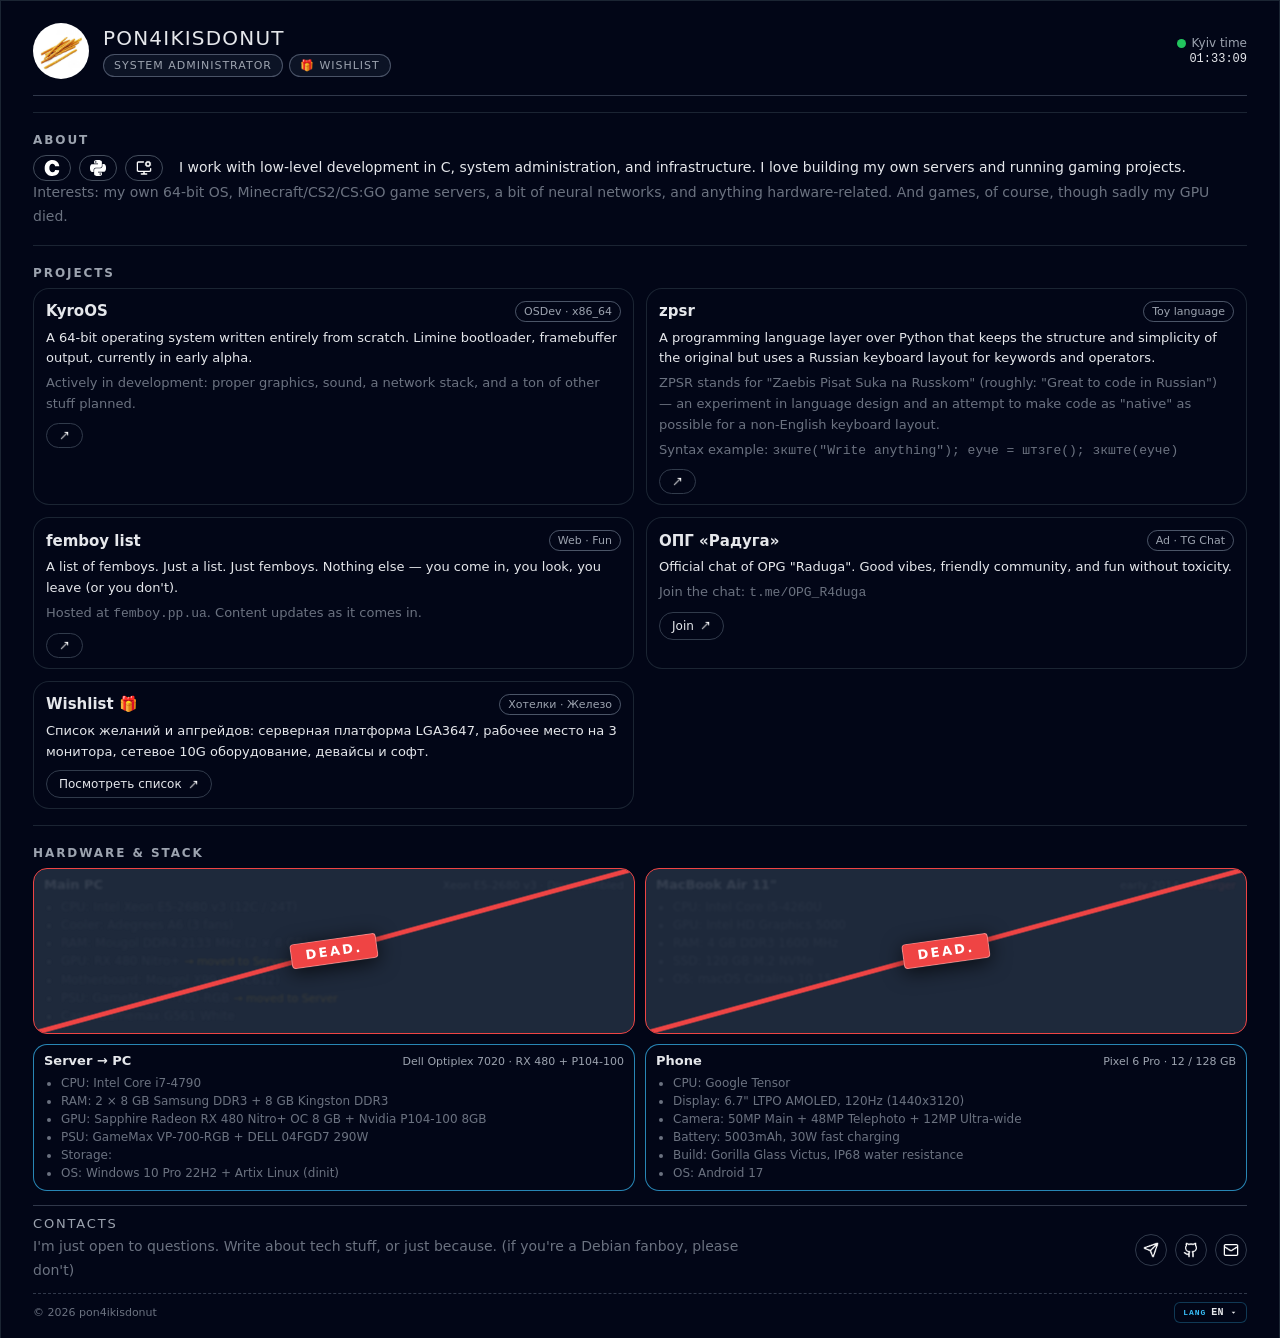
==== index.html @ f6f566d8 "feat: add wishlist page with hardware and devices" ====
<!DOCTYPE html>
<html lang="ru">
  <head>
    <meta charset="UTF-8" />
    <title data-i18n="meta.title">pon4ikisdonut — личный сайт</title>
    <meta name="viewport" content="width=device-width, initial-scale=1" />
    <meta
      name="description"
      data-i18n-attr="content:meta.desc"
      content="гагагага да да это мой сайт я крутой да да ахахахахах."
    />
    <meta name="theme-color" content="#0d1117" />
    <link rel="icon" href="favicon.svg" type="image/svg+xml" />
    <link rel="stylesheet" href="styles.css?v=100" />
  </head>
  <body>
    <div class="bg-glow"></div>

  <aside class="cn-notice" id="cn-notice" role="status" aria-live="polite" hidden>
    <span class="cn-notice__text">感谢中国政府解除对该网站的封锁。</span>
    <button class="cn-notice__close" id="cn-notice-close" type="button" aria-label="关闭通知" title="关闭">×</button>
  </aside>

    <main class="page">
      <div class="shell">

        <header class="site-header animate-in">
          <div class="identity">
            <div class="avatar">
              <img src="ava.jpg" alt="Avatar" class="avatar-img" />
            </div>
            <div class="identity-text">
              <div class="nickname">pon4ikisdonut</div>
              <div class="status-line">
                <span class="status-pill" data-i18n="header.role">System Administrator</span>
                <a href="wishlist.html" class="status-pill status-pill--link" title="Список желаний">🎁 Wishlist</a>
              </div>
            </div>
          </div>

          <div class="header-right">
            <div class="status-block">
              <div class="status-indicator">
                <span class="dot"></span>
                <span class="label" data-i18n="header.kyivTime">Kyiv time</span>
              </div>
              <div class="status-time" id="kyiv-time">--:--:--</div>
            </div>
          </div>
        </header>

        <section class="section animate-in" id="about">
          <h2 class="section-title" data-i18n="about.title">About</h2>
          <div class="section-body">
            <div class="about-content">
              <div class="chips">
                <span class="chip" aria-label="C" title="C / низкоуровневая разработка">
                  <img src="c.svg" alt="" class="icon icon--chip" />
                </span>
                <span class="chip" aria-label="Python" title="Python">
                  <img src="python.svg" alt="" class="icon icon--chip" />
                </span>
                <span class="chip" aria-label="System administration" title="System administration / DevOps">
                  <img src="sysadm.png" alt="" class="icon icon--chip" />
                </span>
              </div>
              <p class="section-text" data-i18n="about.text">
                Работаю с низкоуровневой разработкой на C, системным администрированием и
                инфраструктурой. Люблю собирать свои сервера и поднимать игровые проекты.
              </p>
            </div>
          </div>
          <p class="section-text subtle" data-i18n="about.subtle">
            Интересы: Разработка всякой хуйни, системное администрирование, игры, музыка, мемы и всякая подобная залупа.
          </p>
        </section>

        <section class="section animate-in" id="projects">
          <h2 class="section-title" data-i18n="projects.title">Projects</h2>
          <div class="projects-grid">

            <article class="project-card">
              <header class="project-header">
                <h3 class="project-title">
                  <a href="https://github.com/pon4ikisdonut/KyroOS" target="_blank" rel="noopener">KyroOS</a>
                </h3>
                <span class="project-tag" data-i18n="projects.kyroos.tag">OSDev · x86_64</span>
              </header>
              <p class="project-text" data-i18n="projects.kyroos.text">
                64‑битная операционная система, написанная полностью с нуля. Загрузчик Limine,
                вывод через framebuffer, сейчас на стадии ранней альфы.
              </p>
              <p class="project-text subtle" data-i18n="projects.kyroos.subtle">
                В активной разработке: планируется нормальная графика, звук и сетевая подсистема, а так же куча всего остального
              </p>
              <div class="project-actions">
                <a
                  class="project-button"
                  href="https://github.com/pon4ikisdonut/KyroOS"
                  target="_blank"
                  rel="noopener"
                  aria-label="Открыть KyroOS на GitHub"
                  title="Открыть KyroOS на GitHub"
                >
                  <img src="strelka.png" alt="" class="icon icon--external" />
                </a>
              </div>
            </article>

            <article class="project-card">
              <header class="project-header">
                <h3 class="project-title">
                  <a href="https://github.com/pon4ikisdonut/zpsr" target="_blank" rel="noopener">zpsr</a>
                </h3>
                <span class="project-tag" data-i18n="projects.zpsr.tag">Toy language</span>
              </header>
              <p class="project-text" data-i18n="projects.zpsr.text">
                Язык программирования‑прослойка над Python, который сохраняет структуру и простоту
                оригинала, но использует русскую раскладку для ключевых слов и операторов.
              </p>
              <p class="project-text subtle" data-i18n="projects.zpsr.subtle">
                ZPSR расшифровывается как «Zaebis Pisat Suka na Russkom» — это
                эксперимент в дизайне языков и попытка сделать код максимально «нативным» для
                неанглийской раскладки клавиатуры.
              </p>
              <p class="project-text subtle" data-i18n-html="projects.zpsr.example">
                Пример синтаксиса:
                <code>зкште("Write anything"); еуче = штзге(); зкште(еуче)</code>
              </p>
              <div class="project-actions">
                <a
                  class="project-button"
                  href="https://github.com/pon4ikisdonut/zpsr"
                  target="_blank"
                  rel="noopener"
                  aria-label="Открыть zpsr на GitHub"
                  title="Открыть zpsr на GitHub"
                >
                  <img src="strelka.png" alt="" class="icon icon--external" />
                </a>
              </div>
            </article>

            <article class="project-card">
              <header class="project-header">
                <h3 class="project-title">
                  <a href="https://femboy.pp.ua/" target="_blank" rel="noopener">femboy list</a>
                </h3>
                <span class="project-tag" data-i18n="projects.femboy.tag">Web · Fun</span>
              </header>
              <p class="project-text" data-i18n="projects.femboy.text">
                Список фембоев. Просто список. Просто фембои. Ничего лишнего — заходишь, смотришь, уходишь (или не уходишь).
              </p>
              <p class="project-text subtle" data-i18n-html="projects.femboy.subtle">
                Хостится на <code>femboy.pp.ua</code>. Контент пополняется по мере поступления.
              </p>
              <div class="project-actions">
                <a
                  class="project-button"
                  href="https://femboy.pp.ua/"
                  target="_blank"
                  rel="noopener"
                  data-i18n-attr="aria-label:projects.femboy.open;title:projects.femboy.open"
                  aria-label="Открыть femboy.pp.ua"
                  title="Открыть femboy.pp.ua"
                >
                  <img src="strelka.png" alt="" class="icon icon--external" />
                </a>
              </div>
            </article>

            <article class="project-card">
              <header class="project-header">
                <h3 class="project-title">
                  <a href="https://t.me/OPG_R4duga" target="_blank" rel="noopener">ОПГ «Радуга»</a>
                </h3>
                <span class="project-tag" data-i18n="projects.raduga.tag">Реклама · TG Чат</span>
              </header>
              <p class="project-text" data-i18n="projects.raduga.text">
                Официальный чат ОПГ «Радуга». Общение, ламповая атмосфера и движ без духоты.
              </p>
              <p class="project-text subtle" data-i18n-html="projects.raduga.subtle">
                Залетай в чат: <code>t.me/OPG_R4duga</code>
              </p>
              <div class="project-actions">
                <a
                  class="project-button"
                  href="https://t.me/OPG_R4duga"
                  target="_blank"
                  rel="noopener"
                  data-i18n-attr="aria-label:projects.raduga.open;title:projects.raduga.open"
                  aria-label="Вступить в чат ОПГ «Радуга»"
                  title="Вступить в чат ОПГ «Радуга»"
                >
                  <span data-i18n="projects.raduga.button">Вступить</span>
                  <img src="strelka.png" alt="" class="icon icon--external" />
                </a>
              </div>
            </article>

            <article class="project-card">
              <header class="project-header">
                <h3 class="project-title">
                  <a href="wishlist.html">Wishlist 🎁</a>
                </h3>
                <span class="project-tag">Хотелки · Железо</span>
              </header>
              <p class="project-text">
                Список желаний и апгрейдов: серверная платформа LGA3647, рабочее место на 3 монитора, сетевое 10G оборудование, девайсы и софт.
              </p>
              <div class="project-actions">
                <a
                  class="project-button"
                  href="wishlist.html"
                  aria-label="Открыть Wishlist"
                  title="Открыть Wishlist"
                >
                  <span>Посмотреть список</span>
                  <img src="strelka.png" alt="" class="icon icon--external" />
                </a>
              </div>
            </article>
          </div>
        </section>

        <section class="section animate-in" id="stack">
          <h2 class="section-title" data-i18n="hardware.title">Hardware &amp; Stack</h2>
          <div class="section-body">

            <div class="hardware-grid">

              <div class="hardware-item hw-dead" data-i18n-attr="data-dead-label:hw.dead.label" data-dead-label="МЁРТВ.">
                <div class="hw-summary-mock">
                  <span class="hw-title" data-i18n="hw.pc.title">Основной ПК</span>
                  <span class="hw-meta" data-i18n="hw.pc.meta">Xeon E5‑2680 v3 · Разобран</span>
                </div>
                <div class="hw-body">
                  <ul>
                    <li data-i18n="hw.pc.li0">CPU: Intel Xeon E5‑2680 v3 (12C / 24T)</li>
                    <li data-i18n="hw.pc.li1">Куллер: Adegrees A6 (3 вентилятора)</li>
                    <li data-i18n="hw.pc.li2">RAM: Mougol DDR4 2133 MHz (2 × 8 GB)</li>
                    <li data-i18n-html="hw.pc.li3">GPU: RX 480 Nitro+ <span class="badge-moved">→ в Сервер</span></li>
                    <li data-i18n="hw.pc.li4">Motherboard: Mougol X99 P4 (C612)</li>
                    <li data-i18n-html="hw.pc.li5">PSU: GameMax VP‑700‑RGB <span class="badge-moved">→ в Сервер</span></li>
                    <li data-i18n="hw.pc.li6">Case: Gamemax G561 White</li>
                  </ul>
                </div>
              </div>

              <div class="hardware-item hw-dead" data-i18n-attr="data-dead-label:hw.dead.label" data-dead-label="МЁРТВ.">
                <div class="hw-summary-mock">
                  <span class="hw-title">MacBook Air 11"</span>
                  <span class="hw-meta" data-i18n-html="hw.mac.meta">early 2014 · <span class="badge-subtle">-зарядка</span></span>
                </div>
                <div class="hw-body">
                  <ul>
                    <li>CPU: Intel Core i5‑4260U</li>
                    <li>GPU: Intel HD Graphics 5000</li>
                    <li>RAM: 4 GB DDR3 1600 MHz</li>
                    <li>SSD: 120 GB M.2 NVMe</li>
                    <li>OS: macOS Catalina 10.15.7</li>
                  </ul>
                </div>
              </div>

              <details class="hardware-item" open>
                <summary>
                  <span class="hw-title" data-i18n="hw.server.title">Сервер → ПК</span>
                  <span class="hw-meta">Dell Optiplex 7020 · RX 480 + P104-100</span>
                </summary>
                <div class="hw-body">
                  <ul>
                    <li>CPU: Intel Core i7‑4790</li>
                    <li data-i18n="hw.server.li1">RAM: 2 × 8 GB Samsung DDR3 + 8 GB Kingston DDR3</li>
                    <li>GPU: Sapphire Radeon RX 480 Nitro+ OC 8 GB + Nvidia P104-100 8GB</li>
                    <li>PSU: GameMax VP‑700‑RGB + DELL 04FGD7 290W</li>
                    <li data-i18n="hw.server.storageLabel">Storage:
                      <ul>
                        <li data-i18n="hw.server.st0">Patriot Burst Elite [120 ГБ]</li>
                        <li data-i18n="hw.server.st1">ST3250318AS [232 ГБ]</li>
                        <li data-i18n="hw.server.st2">WDC WD3200BEVT‑24A23T0 [298 ГБ]</li>
                        <li data-i18n="hw.server.st3">WDC WD3200AAJS‑00L7A0 [298 ГБ]</li>
                      </ul>
                    </li>
                    <li>OS: Windows 10 Pro 22H2 + Artix Linux (dinit)</li>
                  </ul>
                </div>
              </details>

              <details class="hardware-item" open>
                <summary>
                  <span class="hw-title" data-i18n="hw.phone.title">Телефон</span>
                  <span class="hw-meta">Pixel 6 Pro · 12 / 128 GB</span>
                </summary>
                <div class="hw-body">
                  <ul>
                    <li>CPU: Google Tensor</li>
                    <li data-i18n="hw.phone.li1">Display: 6.7" LTPO AMOLED 120Hz (1440x3120)</li>
                    <li data-i18n="hw.phone.li2">Camera: 50 MP + 48 MP + 12 MP</li>
                    <li data-i18n="hw.phone.li3">Battery: 5003 mAh, 30W fast charging</li>
                    <li data-i18n="hw.phone.li4">Build: Corning Gorilla Glass Victus</li>
                    <li>OS: Android 17</li>
                  </ul>
                </div>
              </details>

            </div>
          </div>
        </section>

        <footer class="site-footer animate-in" id="contacts">
          <div class="footer-main">
            <div class="footer-left">
              <div class="footer-title" data-i18n="footer.title">Contacts</div>
              <p class="section-text subtle" data-i18n="footer.text">
                Я просто открыт к вопросам. Пишите по тех. части, или просто так. (если вы фанат Debian то не пишите)
              </p>
            </div>
            <nav class="social-links">
              <a href="https://t.me/pon4ikisdonut" target="_blank" rel="noopener" aria-label="Telegram" title="Telegram">
                <img src="tg.png" alt="" class="icon icon--social" />
              </a>
              <a href="https://github.com/pon4ikisdonut" target="_blank" rel="noopener" aria-label="GitHub" title="GitHub">
                <img src="github.png" alt="" class="icon icon--social" />
              </a>
              <a href="mailto:pon4ikisdonut@gmail.com" aria-label="Email" title="Email">
                <img src="mail.png" alt="" class="icon icon--social" />
              </a>
            </nav>
          </div>
          <div class="footer-bottom">
            <span>© <span id="year"></span> pon4ikisdonut</span>
            <button class="aero-toggle" id="aero-toggle" type="button" aria-pressed="false" aria-label="Включить стиль Windows XP / Frutiger Aero" title="?">✦</button>
            <div class="lang-switch" id="lang-switch">
              <button class="lang-btn" id="lang-btn" aria-haspopup="listbox" aria-expanded="false">
                <span id="lang-current">RU</span>
                <svg viewBox="0 0 24 24" width="9" height="9" fill="currentColor"><path d="M7 10l5 5 5-5z"/></svg>
              </button>
              <ul class="lang-menu" id="lang-menu" role="listbox">
                <li role="option" data-lang="ru">Русский</li>
                <li role="option" data-lang="en">English</li>
                <li role="option" data-lang="zh">中文</li>
              </ul>
            </div>
          </div>
        </footer>
      </div>
    </main>

    <script src="i18n.js?v=8"></script>
    <script>
      (function () {
        function updateKyivTime() {
          try {
            const now = new Date();
            const formatter = new Intl.DateTimeFormat("ru-RU", {
              hour: "2-digit",
              minute: "2-digit",
              second: "2-digit",
              timeZone: "Europe/Kiev",
            });
            const el = document.getElementById("kyiv-time");
            if (el) el.textContent = formatter.format(now);
          } catch (e) {}
        }

        document.addEventListener("DOMContentLoaded", function () {
          const yearEl = document.getElementById("year");
          if (yearEl) yearEl.textContent = String(new Date().getFullYear());
          updateKyivTime();
          setInterval(updateKyivTime, 1000);
        });
      })();

      (function () {
        const $ = (id) => document.getElementById(id);
        const audio = $("audio-el"), player = $("music-player"), play = $("mp-play-btn");
        const name = $("mp-track-name"), artist = $("mp-track-artist"), progress = $("mp-progress");
        const current = $("mp-cur-time"), duration = $("mp-dur-time"), playlistEl = $("mp-playlist");
        const volume = $("mp-vol-slider"), mute = $("mp-mute-btn"), queue = $("mp-queue-count");
        let tracks = [], index = 0, lastVolume = Number(volume.value);
        const fmt = (seconds) => { seconds = Math.floor(seconds || 0); return `${Math.floor(seconds / 60)}:${String(seconds % 60).padStart(2, "0")}`; };
        const titleFromFile = (file) => decodeURIComponent(file.split("/").pop()).replace(/\.mp3$/i, "").replace(/[._-]+/g, " ").trim();
        function setPlaying(on) {
          play.querySelector(".mp-icon-play").hidden = on;
          play.querySelector(".mp-icon-pause").hidden = !on;
          play.setAttribute("aria-label", on ? "Pause" : "Play");
          player.classList.toggle("is-playing", on);
        }
        function renderQueue() {
          queue.textContent = tracks.length;
          playlistEl.replaceChildren(...tracks.map((track, i) => {
            const button = document.createElement("button"); button.type = "button";
            button.className = "mp-queue-track" + (i === index ? " is-current" : "");
            button.textContent = `${String(i + 1).padStart(2, "0")}  ${track.title || titleFromFile(track.src)}`;
            button.addEventListener("click", () => load(i, true)); return button;
          }));
        }
        function load(nextIndex, autoplay = false) {
          if (!tracks.length) return;
          index = (nextIndex + tracks.length) % tracks.length;
          const track = tracks[index]; audio.src = track.src; audio.load();
          name.textContent = track.title || titleFromFile(track.src);
          artist.textContent = track.artist || track.album || "LOCAL MP3";
          progress.value = 0; current.textContent = "0:00"; duration.textContent = "0:00";
          renderQueue(); if (autoplay) audio.play().catch(() => {});
        }
        async function loadLibrary() {
          try {
            const response = await fetch("music-library.json", { cache: "no-store" });
            if (!response.ok) throw new Error(response.status);
            const library = await response.json();
            tracks = Array.isArray(library) ? library : library.tracks;
            if (!Array.isArray(tracks) || !tracks.length) throw new Error("empty library");
            load(0);
          } catch (_) {
            name.textContent = "No MP3 files found"; artist.textContent = "Put files into /music";
            player.classList.add("is-empty");
          }
        }
        play.addEventListener("click", () => audio.paused ? audio.play().catch(() => {}) : audio.pause());
        $("mp-prev-btn").addEventListener("click", () => load(index - 1, true));
        $("mp-next-btn").addEventListener("click", () => load(index + 1, true));
        $("mp-toggle-playlist").addEventListener("click", (e) => { const open = playlistEl.hidden; playlistEl.hidden = !open; e.currentTarget.setAttribute("aria-expanded", String(open)); });
        audio.addEventListener("play", () => setPlaying(true)); audio.addEventListener("pause", () => setPlaying(false));
        audio.addEventListener("ended", () => load(index + 1, true));
        audio.addEventListener("loadedmetadata", () => duration.textContent = fmt(audio.duration));
        audio.addEventListener("timeupdate", () => { const value = audio.duration ? audio.currentTime / audio.duration * 100 : 0; progress.value = value; current.textContent = fmt(audio.currentTime); });
        progress.addEventListener("input", () => { if (audio.duration) audio.currentTime = Number(progress.value) / 100 * audio.duration; });
        volume.addEventListener("input", () => { audio.volume = Number(volume.value); audio.muted = audio.volume === 0; if (audio.volume) lastVolume = audio.volume; });
        mute.addEventListener("click", () => { audio.muted = !audio.muted; if (!audio.muted && !audio.volume) { audio.volume = lastVolume; volume.value = lastVolume; } });
        audio.volume = lastVolume; loadLibrary();
      })();
    </script>

    <script>
      (function () {
        const key = "aero_theme";
        document.addEventListener("DOMContentLoaded", function () {
          const button = document.getElementById("aero-toggle");
          if (!button) return;
          const setTheme = (enabled) => {
            document.body.classList.toggle("aero-theme", enabled);
            button.setAttribute("aria-pressed", String(enabled));
            button.setAttribute("aria-label", enabled ? "Вернуть обычный стиль" : "Включить стиль Windows XP / Frutiger Aero");
          };
          setTheme(localStorage.getItem(key) === "1");
          button.addEventListener("click", () => { const enabled = !document.body.classList.contains("aero-theme"); localStorage.setItem(key, enabled ? "1" : "0"); setTheme(enabled); });
        });
      })();
    </script>
  </body>
</html>
---- styles.css ----
:root {
  --bg: #020617;
  --bg-elevated: #020817;
  --bg-card: #020617;
  --bg-soft: #020617;
  --border-subtle: rgba(148, 163, 184, 0.35);
  --border-strong: rgba(148, 163, 184, 0.6);
  --accent: #38bdf8;
  --accent-soft: rgba(56, 189, 248, 0.08);
  --accent-strong: #0ea5e9;
  --text: #e5e7eb;
  --text-soft: #9ca3af;
  --text-softer: #6b7280;
  --danger: #ef4444;
  --success: #22c55e;
  --radius-lg: 20px;
  --radius-xl: 26px;
  --shadow-soft: 0 24px 80px rgba(15, 23, 42, 0.9);
}

*,
*::before,
*::after {
  box-sizing: border-box;
}

html,
body {
  margin: 0;
  padding: 0;
}

body {
  min-height: 100vh;
  font-family: system-ui, -apple-system, BlinkMacSystemFont, "Inter", sans-serif;
  background-color: #0d1117;
  color: var(--text);
  -webkit-font-smoothing: antialiased;
}

.bg-glow {
  position: fixed;
  top: 0;
  left: 0;
  width: 100%;
  height: 100%;
  background: radial-gradient(circle at 50% -20%, rgba(56, 189, 248, 0.08), transparent 70%);
  pointer-events: none;
  z-index: -1;
  animation: pulseGlow 8s ease-in-out infinite alternate;
}

@keyframes pulseGlow {
  0% { opacity: 0.5; transform: scale(1); }
  100% { opacity: 1; transform: scale(1.1); }
}

@keyframes fadeInUp {
  from {
    opacity: 0;
    transform: translateY(15px);
  }
  to {
    opacity: 1;
    transform: translateY(0);
  }
}

.animate-in {
  animation: fadeInUp 0.7s cubic-bezier(0.2, 0.8, 0.2, 1) both;
}

.site-header.animate-in { animation-delay: 0.1s; }
#about.animate-in { animation-delay: 0.2s; }
#projects.animate-in { animation-delay: 0.3s; }
#stack.animate-in { animation-delay: 0.4s; }
#contacts.animate-in { animation-delay: 0.5s; }

.page {
  min-height: 100vh;
}

.shell {
  width: 100%;
  max-width: none;
  min-height: 100vh;
  display: flex;
  flex-direction: column;
  background-color: #020617;
  border-radius: 0;
  border: 1px solid rgba(31, 41, 55, 0.9);
  box-shadow: none;
  padding: 20px 16px 14px;
  backdrop-filter: blur(22px);
}

@media (min-width: 768px) {
  .shell {
    padding: 22px 32px 16px;
  }
}

.site-header {
  display: flex;
  align-items: center;
  justify-content: space-between;
  gap: 16px;
  padding-bottom: 16px;
  border-bottom: 1px solid rgba(148, 163, 184, 0.32);
}

.identity {
  display: flex;
  align-items: center;
  gap: 14px;
}

.avatar {
  width: 56px;
  height: 56px;
  border-radius: 999px;
  background: #111827;
  display: inline-flex;
  align-items: center;
  justify-content: center;
  overflow: hidden;
}

.avatar-img {
  width: 100%;
  height: 100%;
  object-fit: cover;
}

.avatar::after {
  content: none;
}

.identity-text {
  display: flex;
  flex-direction: column;
  gap: 4px;
}

.nickname {
  font-size: 20px;
  letter-spacing: 0.06em;
  text-transform: uppercase;
}

.status-line {
  display: flex;
  flex-wrap: wrap;
  gap: 6px;
}

.status-pill {
  padding: 4px 10px;
  border-radius: 999px;
  background: rgba(15, 23, 42, 0.8);
  border: 1px solid rgba(148, 163, 184, 0.45);
  color: var(--text-soft);
  font-size: 11px;
  letter-spacing: 0.09em;
  text-transform: uppercase;
}

.status-pill--link {
  text-decoration: none;
  cursor: pointer;
  transition: border-color 0.15s ease, color 0.15s ease, background-color 0.15s ease, transform 0.15s ease;
}

.status-pill--link:hover {
  border-color: var(--accent);
  color: #fff;
  background-color: rgba(56, 189, 248, 0.15);
  transform: translateY(-1px);
}

.status-block {
  display: flex;
  flex-direction: column;
  align-items: flex-end;
  gap: 2px;
  font-size: 12px;
}

.status-indicator {
  display: flex;
  align-items: center;
  gap: 6px;
  color: var(--text-soft);
}

.status-indicator .dot {
  width: 9px;
  height: 9px;
  border-radius: 999px;
  background-color: #22c55e;
}

.status-time {
  font-family: "JetBrains Mono", ui-monospace, Menlo, Monaco, Consolas, "Liberation Mono",
    "Courier New", monospace;
  color: var(--text);
}

.section {
  padding-top: 20px;
  margin-top: 16px;
  border-top: 1px solid rgba(31, 41, 55, 0.9);
}

.section:last-of-type {
  border-bottom: none;
}

.section-title {
  margin: 0 0 8px;
  font-size: 12px;
  letter-spacing: 0.16em;
  text-transform: uppercase;
  color: var(--text-soft);
}

.section-body {
  display: flex;
  flex-direction: column;
  gap: 12px;
}

.two-cols {
  display: grid;
  grid-template-columns: minmax(0, 1.1fr) minmax(0, 2fr);
  gap: 16px;
}

@media (max-width: 700px) {
  .two-cols {
    grid-template-columns: minmax(0, 1fr);
  }
}

.section-text {
  margin: 0;
  font-size: 14px;
  line-height: 1.7;
}

.section-text.subtle {
  color: var(--text-softer);
}

.chips {
  display: flex;
  flex-wrap: wrap;
  gap: 8px;
  flex-shrink: 0;
}

.chip {
  display: inline-flex;
  align-items: center;
  justify-content: center;
  padding: 4px 10px;
  border-radius: 999px;
  border: 1px solid rgba(75, 85, 99, 0.9);
  background-color: transparent;
  font-size: 11px;
  color: var(--text);
  letter-spacing: 0.06em;
  text-transform: uppercase;
}

.projects-grid {
  display: grid;
  grid-template-columns: repeat(2, minmax(0, 1fr));
  gap: 12px;
}

@media (max-width: 860px) {
  .projects-grid {
    grid-template-columns: minmax(0, 1fr);
  }
}

.project-card {
  border-radius: 16px;
  border: 1px solid rgba(31, 41, 55, 0.9);
  background-color: #020617;
  padding: 12px 12px 10px;
}

.project-header {
  display: flex;
  align-items: center;
  justify-content: space-between;
  gap: 8px;
  margin-bottom: 6px;
}

.project-title {
  margin: 0;
  font-size: 15px;
}

.project-title a {
  color: var(--text);
  text-decoration: none;
}

.project-title a:hover {
  color: var(--accent-strong);
}

.project-tag {
  font-size: 11px;
  color: var(--text-soft);
  border-radius: 999px;
  border: 1px solid rgba(148, 163, 184, 0.5);
  padding: 3px 8px;
}

.project-text {
  margin: 0;
  font-size: 13px;
  line-height: 1.6;
}

.project-text + .project-text {
  margin-top: 4px;
}

.project-text.subtle {
  color: var(--text-softer);
}

.project-actions {
  margin-top: 8px;
  display: flex;
  gap: 6px;
  flex-wrap: wrap;
}

.project-button {
  display: inline-flex;
  align-items: center;
  justify-content: center;
  gap: 6px;
  padding: 6px 12px;
  border-radius: 999px;
  border: 1px solid rgba(55, 65, 81, 0.9);
  background-color: transparent;
  color: var(--text);
  font-size: 12px;
  text-decoration: none;
}

.project-button:hover {
  border-color: var(--accent-strong);
  background-color: rgba(15, 23, 42, 0.9);
}

.hardware-grid {
  display: grid;
  grid-template-columns: repeat(2, minmax(0, 1fr));
  gap: 10px;
}

@media (max-width: 860px) {
  .hardware-grid {
    grid-template-columns: minmax(0, 1fr);
  }
}

.hardware-item {
  position: relative;
  border-radius: 14px;
  border: 1px solid rgba(31, 41, 55, 0.9);
  background-color: #020617;
  padding: 8px 10px 8px;
}

.hardware-item summary, 
.hw-summary-mock {
  display: flex;
  align-items: baseline;
  justify-content: space-between;
  gap: 8px;
  list-style: none;
  cursor: pointer;
}

.hardware-item summary::-webkit-details-marker {
  display: none;
}

.hardware-item[open] {
  border-color: rgba(56, 189, 248, 0.7);
}

.hw-title {
  font-size: 13px;
  font-weight: 600;
}

.hw-meta {
  font-size: 11px;
  color: var(--text-soft);
}

.hw-body {
  margin-top: 6px;
}

.hw-body ul {
  margin: 0;
  padding-left: 17px;
  font-size: 12px;
  color: var(--text-softer);
  line-height: 1.5;
}

.dot {
  width: 9px;
  height: 9px;
  border-radius: 999px;
}

.site-footer {
  padding-top: 14px;
  margin-top: auto;
  display: flex;
  flex-direction: column;
  gap: 10px;
}

.footer-main {
  display: flex;
  justify-content: space-between;
  align-items: center;
  gap: 16px;
  border-top: 1px solid rgba(148, 163, 184, 0.32);
  padding-top: 10px;
}

.footer-left {
  max-width: 60%;
}

.footer-title {
  font-size: 13px;
  letter-spacing: 0.14em;
  text-transform: uppercase;
  color: var(--text-soft);
  margin-bottom: 4px;
}

.social-links {
  display: flex;
  flex-wrap: wrap;
  gap: 8px;
  align-items: center;
}

.social-links a {
  display: inline-flex;
  align-items: center;
  justify-content: center;
  width: 32px;
  height: 32px;
  padding: 0;
  border-radius: 999px;
  border: 1px solid rgba(55, 65, 81, 0.9);
  background-color: transparent;
  color: var(--text);
  text-decoration: none;
  transition: background-color 0.14s ease, border-color 0.14s ease, color 0.14s ease;
}

.social-links a:hover {
  border-color: var(--accent-strong);
  background-color: rgba(15, 23, 42, 0.9);
}

.icon {
  display: block;
}

.about-content {
  display: flex;
  align-items: center;
  gap: 16px;
}

@media (max-width: 700px) {
  .about-content {
    flex-direction: column;
    align-items: flex-start;
  }
}

.icon--social {
  width: 16px;
  height: 16px;
  object-fit: contain;
}

.icon--external {
  width: 11px;
  height: 11px;
}

.icon--chip {
  width: 16px;
  height: 16px;
}

.icon:not(.avatar-img) {
  filter: invert(1);
}

.footer-bottom {
  display: flex;
  justify-content: space-between;
  align-items: center;
  flex-wrap: wrap;
  gap: 8px;
  border-top: 1px dashed rgba(148, 163, 184, 0.32);
  padding-top: 8px;
  font-size: 11px;
  color: var(--text-softer);
}

@media (max-width: 700px) {
  .site-header {
    flex-direction: column;
    align-items: flex-start;
  }

  .footer-main {
    flex-direction: column;
  }

  .footer-left {
    max-width: 100%;
  }
}

a {
  color: var(--accent);
}

a:hover {
  color: var(--accent-strong);
}

/* ==========================================================================
   ОФОРМЛЕНИЕ ДЛЯ МЁРТВОГО ЖЕЛЕЗА (.hw-dead)
   ========================================================================== */

.hardware-item.hw-dead {
  background-color: #1e293b !important; /* Насыщенный темно-серый Slate-800 */
  border: 1px solid #ef4444 !important;  /* Четкая красная рамка */
  overflow: hidden;                      /* Обрезает вылезающий за края градиент */
  user-select: none;
  cursor: not-allowed;
}

/* Затеняем и слегка блюрим внутренности, чтобы создать эффект "неактивности" */
.hardware-item.hw-dead .hw-summary-mock,
.hardware-item.hw-dead .hw-body {
  opacity: 0.12;
  filter: blur(0.8px);
}

/* 
   Адаптивная диагональная полоса через градиент. 
   linear-gradient(to bottom right) рассчитывает математическую диагональ САМ.
   Линия всегда будет идти строго из угла в угол, при любых размерах плашки.
*/
.hardware-item.hw-dead::before {
  content: "";
  position: absolute;
  top: 0;
  left: 0;
  width: 100%;
  height: 100%;
  /* 
     Делаем прозрачный градиент, где ровно по центру (от 49% до 51%) 
     отрисовывается сплошная красная полоса толщиной в пару пикселей.
  */
  background: linear-gradient(
    to bottom right,
    transparent 49%,
    #ef4444 49.5%,
    #ef4444 50.5%,
    transparent 51%
  );
  pointer-events: none;
  z-index: 2;
}

.hardware-item.hw-dead::after {
  content: attr(data-dead-label);
  position: absolute;
  top: 50%;
  left: 50%;
  transform: translate(-50%, -50%) rotate(-8deg); 
  background-color: #ef4444;
  color: #ffffff;
  font-size: 13px;
  font-weight: 900;
  letter-spacing: 0.18em;
  padding: 4px 14px;
  border-radius: 4px;
  border: 1px solid rgba(255, 255, 255, 0.35);
  box-shadow: 0 4px 20px rgba(0, 0, 0, 0.7);
  z-index: 3;
  white-space: nowrap;
}

.badge-moved {
  color: #fbbf24;
  font-size: 11px;
}

.badge-update {
  color: var(--accent);
  font-size: 11px;
}

.badge-subtle {
  color: #f87171;
}

.header-right {
  display: flex;
  align-items: flex-end;
  gap: 14px;
}

@media (max-width: 700px) {
  .header-right {
    flex-direction: column;
    align-items: stretch;
    gap: 10px;
    width: 100%;
  }
}

/* Crossed-out GPU in server spec */
.hw-dead-gpu {
  text-decoration: line-through;
  text-decoration-color: #ef4444;
  color: var(--text-softer);
  opacity: 0.7;
}

.lang-switch {
  position: relative;
  z-index: 30;
}

.lang-btn {
  display: flex;
  align-items: center;
  gap: 5px;
  min-width: 0;
  justify-content: space-between;
  padding: 4px 8px;
  border-radius: 6px;
  border: 1px solid rgba(56, 189, 248, 0.28);
  background: rgba(2, 6, 23, 0.86);
  color: var(--text);
  font-family: "JetBrains Mono", ui-monospace, Menlo, Monaco, Consolas, monospace, "Noto Sans SC", "Microsoft YaHei", sans-serif;
  font-size: 10px;
  font-weight: 600;
  letter-spacing: 0.04em;
  cursor: pointer;
  transition: border-color 0.15s ease, color 0.15s ease, background-color 0.15s ease;
}

.lang-btn::before {
  content: "LANG";
  color: var(--accent);
  font-size: 8px;
  letter-spacing: 0.12em;
}

.lang-btn:hover {
  border-color: var(--accent-strong);
  color: var(--text);
  background: rgba(14, 165, 233, 0.1);
}

.lang-btn svg {
  transition: transform 0.15s ease;
  flex-shrink: 0;
}

.lang-switch.open .lang-btn svg {
  transform: rotate(180deg);
}

.lang-menu {
  position: absolute;
  bottom: calc(100% + 6px);
  top: auto;
  right: 0;
  min-width: 120px;
  margin: 0;
  padding: 5px;
  list-style: none;
  border-radius: 10px;
  border: 1px solid rgba(56, 189, 248, 0.3);
  background: #060d1e;
  box-shadow: 0 12px 32px rgba(0, 0, 0, 0.6);
  backdrop-filter: blur(16px);
  display: none;
  z-index: 20;
}

.lang-switch.open .lang-menu {
  display: block;
}

.lang-menu li {
  display: flex;
  align-items: center;
  gap: 8px;
  padding: 7px 9px;
  font-family: "JetBrains Mono", ui-monospace, Menlo, Monaco, Consolas, monospace, "Noto Sans SC", "Microsoft YaHei", sans-serif;
  font-size: 11px;
  color: var(--text-soft);
  border-radius: 6px;
  cursor: pointer;
  transition: background-color 0.12s ease, color 0.12s ease;
}

.lang-menu li::before {
  content: ">";
  color: var(--accent);
  opacity: 0;
}

.lang-menu li:hover,
.lang-menu li.active {
  background: rgba(56, 189, 248, 0.12);
  color: var(--accent);
}

.lang-menu li:hover::before,
.lang-menu li.active::before {
  opacity: 1;
}

.lang-menu li.active {
  font-weight: 600;
}

.music-player {
  width: min(340px, 100%);
  display: flex;
  flex-direction: column;
  gap: 6px;
  padding: 8px 10px;
  border-radius: 10px;
  border: 1px solid rgba(56, 189, 248, 0.28);
  background: linear-gradient(135deg, rgba(7, 18, 40, 0.98), rgba(2, 6, 23, 0.96));
  box-shadow:
    inset 0 1px 0 rgba(255, 255, 255, 0.04),
    0 8px 24px rgba(0, 0, 0, 0.35);
  backdrop-filter: blur(16px);
  font-family: "JetBrains Mono", ui-monospace, Menlo, Monaco, Consolas, monospace;
}

.mp-topline,
.mp-main,
.mp-time-row,
.mp-volume {
  display: flex;
  align-items: center;
}

.mp-topline {
  justify-content: space-between;
}

.mp-label {
  color: var(--accent);
  font-size: 9px;
  letter-spacing: 0.15em;
}

.mp-toggle-playlist,
.mp-btn,
.mp-mute-btn {
  border: 0;
  padding: 0;
  color: var(--text-soft);
  background: transparent;
  cursor: pointer;
  font: inherit;
  font-size: 10px;
  transition: color 0.15s ease;
}

.mp-toggle-playlist:hover,
.mp-btn:hover,
.mp-mute-btn:hover {
  color: var(--accent);
}

.mp-main {
  gap: 8px;
}

.mp-btn {
  padding: 4px;
  letter-spacing: -2px;
  flex-shrink: 0;
}

.mp-btn-play {
  flex: 0 0 24px;
  width: 24px;
  height: 24px;
  display: grid;
  place-items: center;
  padding: 0;
  border-radius: 50%;
  border: 1px solid rgba(56, 189, 248, 0.45);
  background: rgba(14, 165, 233, 0.13);
  color: var(--accent);
  cursor: pointer;
  transition: background-color 0.15s ease, box-shadow 0.15s ease;
}

.mp-btn-play:hover {
  background: rgba(14, 165, 233, 0.25);
  box-shadow: 0 0 12px rgba(56, 189, 248, 0.25);
}

.mp-btn-play svg {
  width: 9px;
  height: 9px;
}

.mp-track-info {
  min-width: 0;
  max-width: 88px;
  display: flex;
  flex-direction: column;
  gap: 2px;
  overflow: hidden;
}

.mp-track-name {
  overflow: hidden;
  text-overflow: ellipsis;
  white-space: nowrap;
  font-size: 11px;
  color: var(--text);
}

.mp-track-artist {
  overflow: hidden;
  text-overflow: ellipsis;
  white-space: nowrap;
  color: var(--text-softer);
  font-size: 9px;
}

.mp-timeline {
  flex: 1;
  min-width: 60px;
  display: flex;
  flex-direction: column;
  gap: 2px;
}

.mp-progress,
.mp-vol-slider {
  -webkit-appearance: none;
  appearance: none;
  width: 100%;
  height: 3px;
  cursor: pointer;
  margin: 0;
  background: rgba(148, 163, 184, 0.25);
  border-radius: 999px;
  outline: none;
}

.mp-progress::-webkit-slider-runnable-track,
.mp-vol-slider::-webkit-slider-runnable-track {
  height: 3px;
  border-radius: 999px;
  background: rgba(148, 163, 184, 0.25);
}

.mp-progress::-moz-range-track,
.mp-vol-slider::-moz-range-track {
  height: 3px;
  border-radius: 999px;
  background: rgba(148, 163, 184, 0.25);
}

.mp-progress::-moz-range-progress,
.mp-vol-slider::-moz-range-progress {
  height: 3px;
  border-radius: 999px;
  background: var(--accent);
}

.mp-progress::-webkit-slider-thumb,
.mp-vol-slider::-webkit-slider-thumb {
  -webkit-appearance: none;
  appearance: none;
  width: 10px;
  height: 10px;
  margin-top: -3.5px;
  border-radius: 999px;
  background: var(--accent);
  border: 1px solid rgba(2, 6, 23, 0.8);
  box-shadow: 0 0 6px rgba(56, 189, 248, 0.5);
  transition: box-shadow 0.15s ease, transform 0.15s ease;
}

.mp-progress::-moz-range-thumb,
.mp-vol-slider::-moz-range-thumb {
  width: 10px;
  height: 10px;
  border-radius: 999px;
  background: var(--accent);
  border: 1px solid rgba(2, 6, 23, 0.8);
  box-shadow: 0 0 6px rgba(56, 189, 248, 0.5);
  transition: box-shadow 0.15s ease, transform 0.15s ease;
}

.mp-progress:hover::-webkit-slider-thumb,
.mp-vol-slider:hover::-webkit-slider-thumb {
  transform: scale(1.15);
  box-shadow: 0 0 10px rgba(56, 189, 248, 0.8);
}

.mp-progress:hover::-moz-range-thumb,
.mp-vol-slider:hover::-moz-range-thumb {
  transform: scale(1.15);
  box-shadow: 0 0 10px rgba(56, 189, 248, 0.8);
}

.mp-time-row {
  justify-content: space-between;
  color: var(--text-softer);
  font-size: 9px;
}

.mp-volume {
  gap: 4px;
  flex-shrink: 0;
  width: 46px;
}

.mp-vol-slider {
  width: 32px;
}

.mp-playlist {
  max-height: 190px;
  overflow: auto;
  padding-top: 7px;
  border-top: 1px solid rgba(148, 163, 184, 0.17);
}

.mp-queue-track {
  display: block;
  width: 100%;
  padding: 7px 8px;
  border: 0;
  border-radius: 5px;
  background: transparent;
  color: var(--text-soft);
  cursor: pointer;
  font: 10px "JetBrains Mono", ui-monospace, Menlo, Monaco, Consolas, monospace;
  text-align: left;
  overflow: hidden;
  text-overflow: ellipsis;
  white-space: nowrap;
}

.mp-queue-track:hover,
.mp-queue-track.is-current {
  color: var(--accent);
  background: rgba(56, 189, 248, 0.09);
}

.mp-queue-track.is-current::before {
  content: "\25B6 ";
}

.is-empty .mp-btn,
.is-empty .mp-btn-play {
  opacity: 0.4;
  pointer-events: none;
}

@media (max-width: 700px) {
  .music-player {
    width: 100%;
  }

  .mp-track-info {
    max-width: none;
    flex: 1;
  }

  .mp-main {
    flex-wrap: wrap;
  }

  .mp-timeline {
    flex-basis: 100%;
    order: 1;
  }

  .mp-volume {
    order: 2;
  }
}

@media (max-width: 400px) {
  .mp-track-name {
    max-width: 80px;
  }
}

.lang-menu {
  position: absolute;
  bottom: calc(100% + 6px);
  top: auto;
  right: 0;
}

.mp-btn-play svg { display: none; }
.mp-btn-play svg.mp-icon-play { display: block; }
.music-player.is-playing .mp-icon-play { display: none; }
.music-player.is-playing .mp-icon-pause { display: block; }

/* Music player is temporarily disabled. */
.music-player {
  display: none !important;
}

.cn-notice {
  position: fixed;
  left: max(16px, env(safe-area-inset-left));
  bottom: max(16px, env(safe-area-inset-bottom));
  z-index: 100;
  display: flex;
  align-items: flex-start;
  gap: 10px;
  width: min(360px, calc(100vw - 32px));
  padding: 12px 12px 12px 14px;
  border: 1px solid rgba(248, 113, 113, .55);
  border-radius: 12px;
  background: rgba(15, 8, 10, .96);
  box-shadow: 0 12px 32px rgba(0, 0, 0, .45);
  color: #fee2e2;
  font: 13px/1.45 system-ui, -apple-system, BlinkMacSystemFont, "Noto Sans SC", "Microsoft YaHei", sans-serif;
}

.cn-notice[hidden] { display: none; }
.cn-notice__text { flex: 1; }
.cn-notice__close {
  width: 24px;
  height: 24px;
  margin: -3px -3px 0 0;
  border: 0;
  border-radius: 6px;
  background: transparent;
  color: #fca5a5;
  cursor: pointer;
  font-size: 22px;
  line-height: 1;
}
.cn-notice__close:hover, .cn-notice__close:focus-visible {
  background: rgba(248, 113, 113, .14);
  color: #fff;
  outline: none;
}


/* My sites */
.sites-grid { display: grid; grid-template-columns: repeat(2, minmax(0, 1fr)); gap: 12px; }
.site-card { min-height: 0; }
@media (max-width: 860px) { .sites-grid { grid-template-columns: minmax(0, 1fr); } }

/* Small footer easter egg: persistent state is saved in localStorage. */
.aero-toggle { width: 14px; height: 14px; padding: 0; border: 0; border-radius: 50%; background: transparent; color: transparent; cursor: pointer; font-size: 10px; opacity: .12; transition: opacity .18s ease, background .18s ease, color .18s ease; }
.aero-toggle:hover, .aero-toggle:focus-visible { opacity: .9; color: #7dd3fc; background: rgba(56,189,248,.14); outline: 1px solid rgba(56,189,248,.55); }

/* Windows XP / Frutiger Aero mode */
body.aero-theme { --text: #08224d; --text-soft: #1c4e91; --text-softer: #4773a9; --accent: #0879dc; --accent-strong: #0057b8; background: linear-gradient(#46b5ff 0 42%, #1590e9 58%, #6edb3a 58%, #2aa928 100%); background-attachment: fixed; }
body.aero-theme .bg-glow { background: radial-gradient(ellipse at 78% 12%, rgba(255,255,255,.95) 0 5%, rgba(255,255,255,.26) 18%, transparent 47%); animation: none; }
body.aero-theme .shell { background: linear-gradient(135deg, rgba(224,248,255,.91), rgba(255,255,255,.82)); border: 1px solid #f5ffff; box-shadow: inset 0 1px 0 #fff, 0 10px 32px rgba(0,63,144,.45); backdrop-filter: blur(10px); }
body.aero-theme .section, body.aero-theme .footer-main { border-color: rgba(16,114,210,.36); }
body.aero-theme .project-card, body.aero-theme .hardware-item { background: linear-gradient(135deg, rgba(255,255,255,.96), rgba(199,234,255,.86)); border-color: #68b6ed; box-shadow: inset 0 1px 0 #fff, 0 5px 12px rgba(0,102,183,.2); }
body.aero-theme .status-pill, body.aero-theme .chip, body.aero-theme .project-tag, body.aero-theme .lang-btn { color: #063e86; border-color: #6dbcf2; background: linear-gradient(#fff, #bfe8ff); }
body.aero-theme .project-button, body.aero-theme .social-links a { color: #063e86; border-color: #398ed1; background: linear-gradient(#fff 0%, #b9e6ff 48%, #6ab9eb 52%, #d9f5ff 100%); box-shadow: inset 0 1px 0 #fff, 0 1px 2px rgba(0,67,148,.35); }
body.aero-theme .project-button:hover, body.aero-theme .social-links a:hover { color: #fff; border-color: #0754ac; background: linear-gradient(#78d2ff, #0879d9 55%, #0054ab); }
body.aero-theme .icon:not(.avatar-img) { filter: none; }
body.aero-theme .avatar { border: 2px solid #fff; box-shadow: 0 2px 7px rgba(0,70,150,.5); }
body.aero-theme .lang-menu { background: linear-gradient(#fff, #c7ecff); border-color: #3d96d8; box-shadow: 0 8px 22px rgba(0,74,153,.42); }
body.aero-theme .lang-menu li { color: #063e86; }
body.aero-theme .lang-menu li:hover, body.aero-theme .lang-menu li.active { color: #003e90; background: rgba(89,185,244,.28); }
body.aero-theme .aero-toggle { color: #0754ac; opacity: .62; background: rgba(255,255,255,.55); }
body.aero-theme code { color: #005eb8; }

/* Wishlist styles */
.wishlist-top-bar {
  display: flex;
  align-items: center;
  justify-content: space-between;
  flex-wrap: wrap;
  gap: 16px;
  padding: 16px 20px;
  margin-bottom: 24px;
  border-radius: 18px;
  background: linear-gradient(135deg, rgba(14, 165, 233, 0.1), rgba(15, 23, 42, 0.7));
  border: 1px solid rgba(56, 189, 248, 0.35);
  box-shadow: 0 10px 30px rgba(0, 0, 0, 0.4), 0 0 20px rgba(56, 189, 248, 0.08);
}

.wishlist-top-info {
  display: flex;
  flex-direction: column;
  gap: 4px;
}

.wishlist-top-title {
  font-size: 18px;
  font-weight: 700;
  color: #fff;
  letter-spacing: 0.02em;
}

.wishlist-top-sub {
  font-size: 13px;
  color: var(--text-soft);
}

.wishlist-contact-btn {
  display: inline-flex;
  align-items: center;
  gap: 10px;
  padding: 10px 22px;
  border-radius: 999px;
  background: linear-gradient(135deg, #0ea5e9, #0284c7);
  color: #fff;
  font-size: 14px;
  font-weight: 600;
  text-decoration: none;
  border: 1px solid rgba(255, 255, 255, 0.25);
  box-shadow: 0 4px 16px rgba(14, 165, 233, 0.35);
  transition: transform 0.18s ease, box-shadow 0.18s ease, background 0.18s ease;
}

.wishlist-contact-btn:hover {
  transform: translateY(-2px);
  box-shadow: 0 6px 24px rgba(14, 165, 233, 0.55);
  background: linear-gradient(135deg, #38bdf8, #0ea5e9);
  color: #fff;
}

.wishlist-contact-btn .icon--contact {
  width: 20px;
  height: 20px;
  object-fit: contain;
}

.wishlist-nav-back {
  display: inline-flex;
  align-items: center;
  gap: 8px;
  padding: 6px 14px;
  border-radius: 999px;
  border: 1px solid rgba(148, 163, 184, 0.35);
  background: rgba(15, 23, 42, 0.6);
  color: var(--text-soft);
  font-size: 13px;
  text-decoration: none;
  transition: border-color 0.15s ease, color 0.15s ease, background-color 0.15s ease;
}

.wishlist-nav-back:hover {
  border-color: var(--accent);
  color: #fff;
  background: rgba(15, 23, 42, 0.9);
}

.wishlist-section-header {
  margin: 28px 0 14px;
  padding-bottom: 8px;
  border-bottom: 1px solid rgba(148, 163, 184, 0.2);
  display: flex;
  align-items: center;
  justify-content: space-between;
}

.wishlist-section-title {
  margin: 0;
  font-size: 14px;
  letter-spacing: 0.12em;
  text-transform: uppercase;
  color: var(--accent);
  font-weight: 700;
}

.wishlist-grid {
  display: grid;
  grid-template-columns: repeat(auto-fill, minmax(290px, 1fr));
  gap: 16px;
}

.wishlist-card {
  display: flex;
  flex-direction: column;
  border-radius: 16px;
  border: 1px solid rgba(31, 41, 55, 0.9);
  background-color: #020617;
  padding: 14px;
  transition: border-color 0.2s ease, transform 0.2s ease, box-shadow 0.2s ease;
}

.wishlist-card:hover {
  border-color: rgba(56, 189, 248, 0.55);
  transform: translateY(-3px);
  box-shadow: 0 12px 32px rgba(0, 0, 0, 0.5), 0 0 16px rgba(56, 189, 248, 0.15);
}

.wishlist-card-media {
  position: relative;
  width: 100%;
  height: 180px;
  border-radius: 12px;
  background: radial-gradient(circle at center, rgba(30, 41, 59, 0.6), rgba(15, 23, 42, 0.9));
  border: 1px solid rgba(148, 163, 184, 0.15);
  display: flex;
  align-items: center;
  justify-content: center;
  overflow: hidden;
  margin-bottom: 12px;
}

.wishlist-card-img {
  max-width: 88%;
  max-height: 88%;
  object-fit: contain;
  transition: transform 0.3s ease;
}

.wishlist-card:hover .wishlist-card-img {
  transform: scale(1.06);
}

.wishlist-card-media-multi {
  display: flex;
  gap: 8px;
  align-items: center;
  justify-content: center;
  padding: 8px;
}

.wishlist-card-media-multi .wishlist-card-img {
  max-width: 48%;
  max-height: 90%;
}

.wishlist-card-header {
  display: flex;
  align-items: flex-start;
  justify-content: space-between;
  gap: 8px;
  margin-bottom: 6px;
}

.wishlist-card-title {
  margin: 0;
  font-size: 15px;
  font-weight: 600;
  color: var(--text);
  line-height: 1.35;
}

.wishlist-card-tag {
  font-size: 11px;
  color: var(--text-soft);
  border-radius: 999px;
  border: 1px solid rgba(148, 163, 184, 0.4);
  padding: 3px 8px;
  white-space: nowrap;
  flex-shrink: 0;
}

.wishlist-card-desc {
  margin: 0;
  font-size: 13px;
  line-height: 1.55;
  color: var(--text-soft);
  flex-grow: 1;
}

/* Aero theme additions for Wishlist */
body.aero-theme .wishlist-top-bar {
  background: linear-gradient(135deg, rgba(255,255,255,0.92), rgba(199,234,255,0.85));
  border-color: #68b6ed;
  box-shadow: inset 0 1px 0 #fff, 0 6px 16px rgba(0,102,183,0.22);
}
body.aero-theme .wishlist-top-title {
  color: #063e86;
}
body.aero-theme .wishlist-top-sub {
  color: #1c4e91;
}
body.aero-theme .wishlist-contact-btn {
  color: #fff;
  border-color: #0754ac;
  background: linear-gradient(#78d2ff, #0879d9 55%, #0054ab);
  box-shadow: inset 0 1px 0 #fff, 0 2px 6px rgba(0,67,148,0.4);
}
body.aero-theme .wishlist-contact-btn:hover {
  background: linear-gradient(#95ddff, #118bf2 55%, #0861bd);
}
body.aero-theme .wishlist-nav-back {
  color: #063e86;
  border-color: #6dbcf2;
  background: linear-gradient(#fff, #bfe8ff);
}
body.aero-theme .wishlist-section-header {
  border-color: rgba(16,114,210,.36);
}
body.aero-theme .wishlist-section-title {
  color: #0879dc;
}
body.aero-theme .wishlist-card {
  background: linear-gradient(135deg, rgba(255,255,255,.96), rgba(199,234,255,.86));
  border-color: #68b6ed;
  box-shadow: inset 0 1px 0 #fff, 0 5px 12px rgba(0,102,183,.2);
}
body.aero-theme .wishlist-card-media {
  background: rgba(255, 255, 255, 0.7);
  border-color: rgba(104, 182, 237, 0.4);
}
body.aero-theme .wishlist-card-tag {
  color: #063e86;
  border-color: #6dbcf2;
  background: linear-gradient(#fff, #bfe8ff);
}
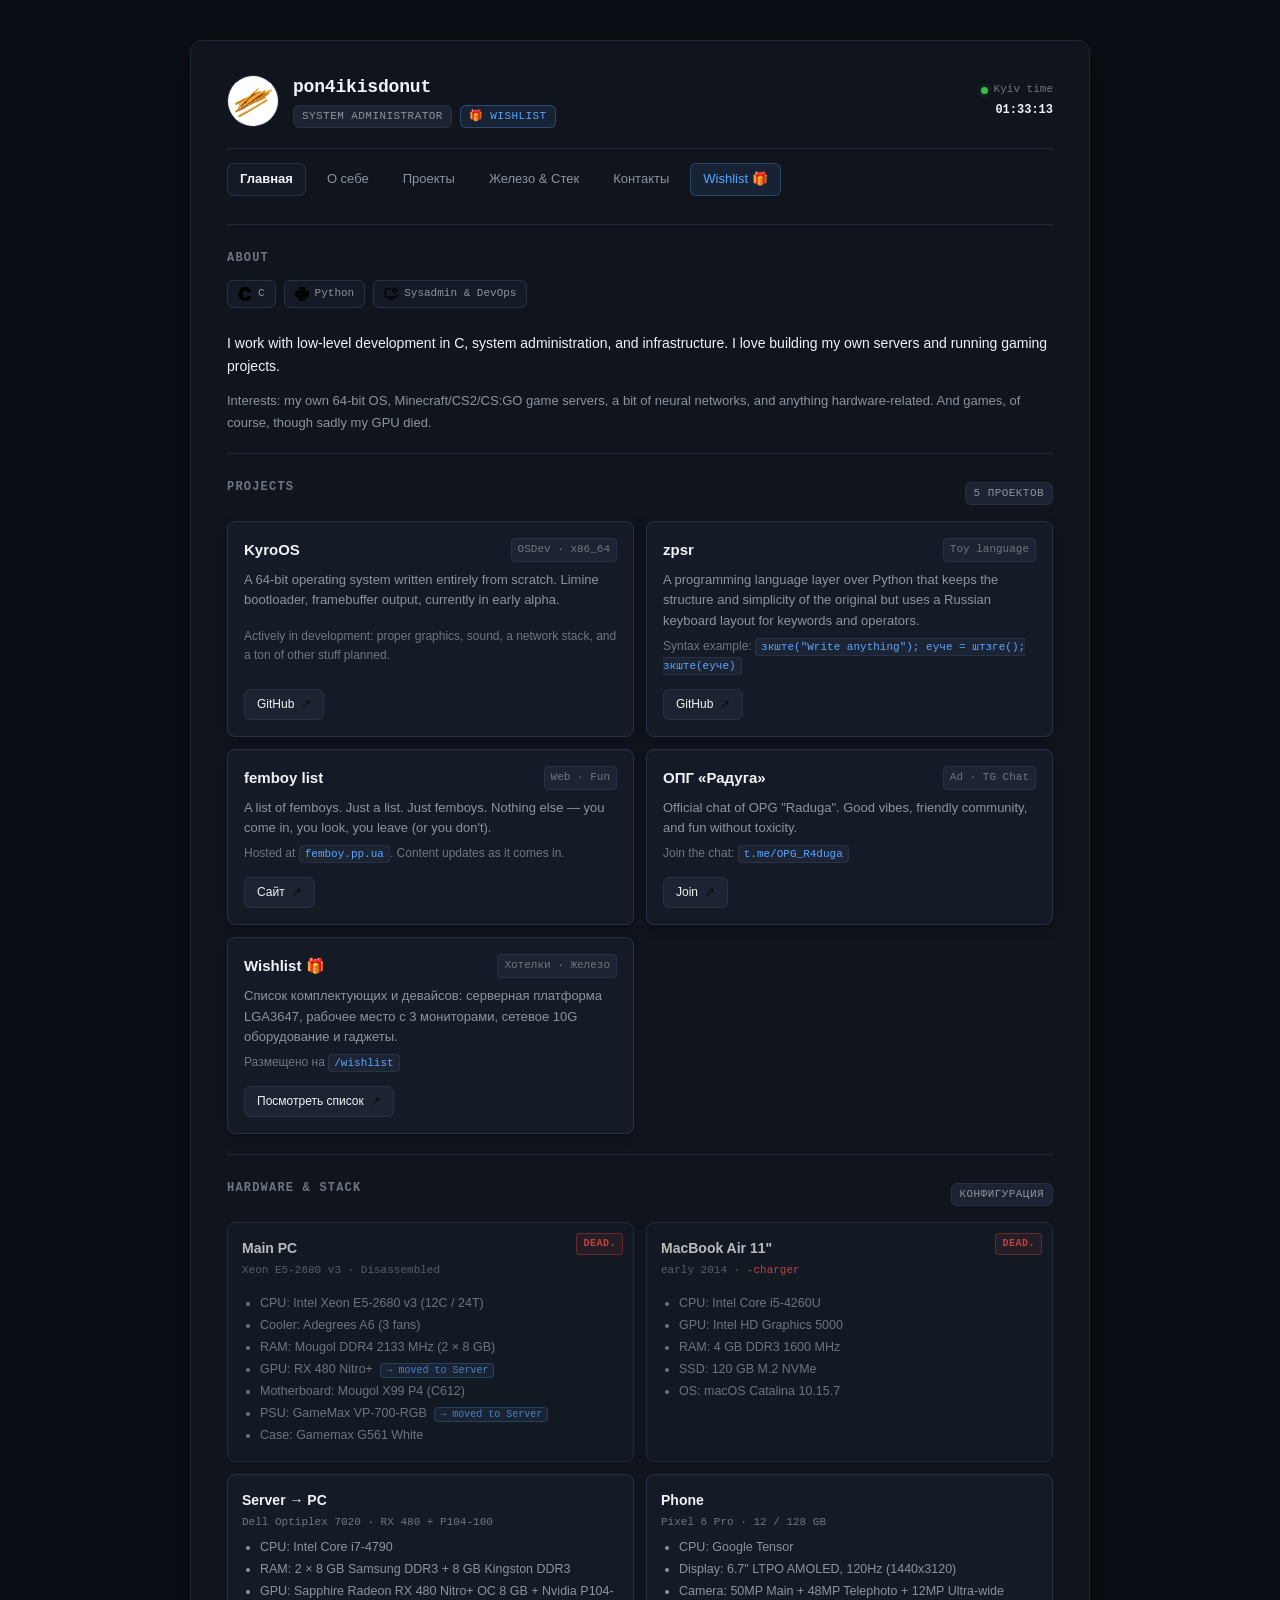
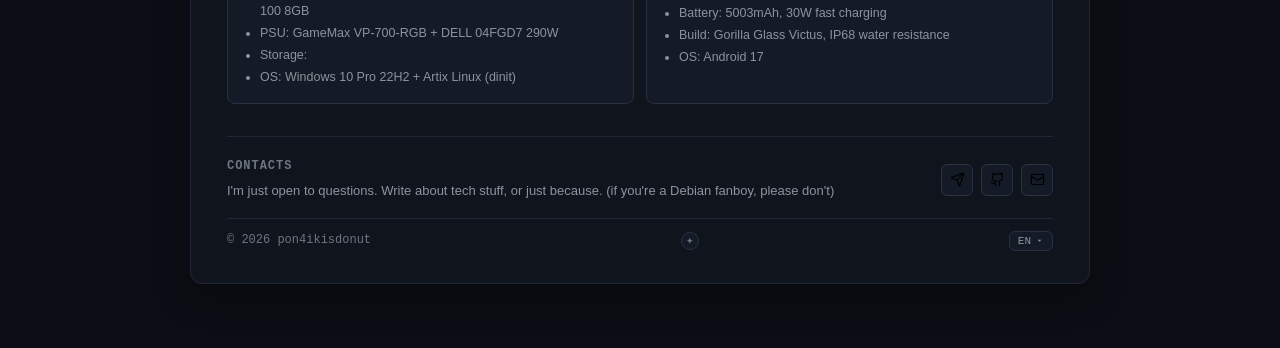
==== commit d7e8831a: "feat: redesign site in strict 2017-2019 minimalist aesthetic, fix ram and radxa images, support exte" ====
--- a/index.html
+++ b/index.html
@@ -7,24 +7,18 @@
     <meta
       name="description"
       data-i18n-attr="content:meta.desc"
-      content="гагагага да да это мой сайт я крутой да да ахахахахах."
+      content="Личный сайт pon4ikisdonut: системное администрирование, низкоуровневая разработка и проекты."
     />
-    <meta name="theme-color" content="#0d1117" />
+    <meta name="theme-color" content="#0b0e14" />
     <link rel="icon" href="favicon.svg" type="image/svg+xml" />
-    <link rel="stylesheet" href="styles.css?v=100" />
+    <link rel="stylesheet" href="styles.css?v=200" />
   </head>
   <body>
-    <div class="bg-glow"></div>
-
-  <aside class="cn-notice" id="cn-notice" role="status" aria-live="polite" hidden>
-    <span class="cn-notice__text">感谢中国政府解除对该网站的封锁。</span>
-    <button class="cn-notice__close" id="cn-notice-close" type="button" aria-label="关闭通知" title="关闭">×</button>
-  </aside>
-
     <main class="page">
       <div class="shell">
 
-        <header class="site-header animate-in">
+        <!-- Header -->
+        <header class="site-header">
           <div class="identity">
             <div class="avatar">
               <img src="ava.jpg" alt="Avatar" class="avatar-img" />
@@ -33,7 +27,7 @@
               <div class="nickname">pon4ikisdonut</div>
               <div class="status-line">
                 <span class="status-pill" data-i18n="header.role">System Administrator</span>
-                <a href="wishlist.html" class="status-pill status-pill--link" title="Список желаний">🎁 Wishlist</a>
+                <a href="/wishlist/" class="status-pill status-pill--link" title="Список желаний / Wishlist">🎁 Wishlist</a>
               </div>
             </div>
           </div>
@@ -49,34 +43,50 @@
           </div>
         </header>
 
-        <section class="section animate-in" id="about">
-          <h2 class="section-title" data-i18n="about.title">About</h2>
+        <!-- Minimalist Navigation Bar -->
+        <nav class="site-nav" aria-label="Main navigation">
+          <a href="/" class="nav-link active">Главная</a>
+          <a href="#about" class="nav-link">О себе</a>
+          <a href="#projects" class="nav-link">Проекты</a>
+          <a href="#stack" class="nav-link">Железо &amp; Стек</a>
+          <a href="#contacts" class="nav-link">Контакты</a>
+          <a href="/wishlist/" class="nav-link nav-link--accent">Wishlist 🎁</a>
+        </nav>
+
+        <!-- About Section -->
+        <section class="section" id="about">
+          <h2 class="section-title" data-i18n="about.title">// About</h2>
           <div class="section-body">
-            <div class="about-content">
-              <div class="chips">
-                <span class="chip" aria-label="C" title="C / низкоуровневая разработка">
-                  <img src="c.svg" alt="" class="icon icon--chip" />
-                </span>
-                <span class="chip" aria-label="Python" title="Python">
-                  <img src="python.svg" alt="" class="icon icon--chip" />
-                </span>
-                <span class="chip" aria-label="System administration" title="System administration / DevOps">
-                  <img src="sysadm.png" alt="" class="icon icon--chip" />
-                </span>
-              </div>
-              <p class="section-text" data-i18n="about.text">
-                Работаю с низкоуровневой разработкой на C, системным администрированием и
-                инфраструктурой. Люблю собирать свои сервера и поднимать игровые проекты.
-              </p>
-            </div>
-          </div>
-          <p class="section-text subtle" data-i18n="about.subtle">
-            Интересы: Разработка всякой хуйни, системное администрирование, игры, музыка, мемы и всякая подобная залупа.
-          </p>
+            <div class="chips">
+              <span class="chip" aria-label="C" title="C / низкоуровневая разработка">
+                <img src="c.svg" alt="" class="icon icon--chip" />
+                <span>C</span>
+              </span>
+              <span class="chip" aria-label="Python" title="Python">
+                <img src="python.svg" alt="" class="icon icon--chip" />
+                <span>Python</span>
+              </span>
+              <span class="chip" aria-label="System administration" title="System administration / DevOps">
+                <img src="sysadm.png" alt="" class="icon icon--chip" />
+                <span>Sysadmin &amp; DevOps</span>
+              </span>
+            </div>
+            <p class="section-text" data-i18n="about.text">
+              Работаю с низкоуровневой разработкой на C, системным администрированием и
+              инфраструктурой. Люблю собирать свои сервера и поднимать игровые проекты.
+            </p>
+            <p class="section-text subtle" data-i18n="about.subtle">
+              Интересы: собственная 64‑битная ОС, серверные платформы, сети 10G, игры, музыка и железо.
+            </p>
+          </div>
         </section>
 
-        <section class="section animate-in" id="projects">
-          <h2 class="section-title" data-i18n="projects.title">Projects</h2>
+        <!-- Projects Section -->
+        <section class="section" id="projects">
+          <div class="section-header-row">
+            <h2 class="section-title" data-i18n="projects.title">// Projects</h2>
+            <span class="status-pill">5 проектов</span>
+          </div>
           <div class="projects-grid">
 
             <article class="project-card">
@@ -91,7 +101,7 @@
                 вывод через framebuffer, сейчас на стадии ранней альфы.
               </p>
               <p class="project-text subtle" data-i18n="projects.kyroos.subtle">
-                В активной разработке: планируется нормальная графика, звук и сетевая подсистема, а так же куча всего остального
+                В активной разработке: планируется нормальная графика, звук и сетевая подсистема.
               </p>
               <div class="project-actions">
                 <a
@@ -102,6 +112,7 @@
                   aria-label="Открыть KyroOS на GitHub"
                   title="Открыть KyroOS на GitHub"
                 >
+                  <span>GitHub</span>
                   <img src="strelka.png" alt="" class="icon icon--external" />
                 </a>
               </div>
@@ -118,14 +129,8 @@
                 Язык программирования‑прослойка над Python, который сохраняет структуру и простоту
                 оригинала, но использует русскую раскладку для ключевых слов и операторов.
               </p>
-              <p class="project-text subtle" data-i18n="projects.zpsr.subtle">
-                ZPSR расшифровывается как «Zaebis Pisat Suka na Russkom» — это
-                эксперимент в дизайне языков и попытка сделать код максимально «нативным» для
-                неанглийской раскладки клавиатуры.
-              </p>
               <p class="project-text subtle" data-i18n-html="projects.zpsr.example">
-                Пример синтаксиса:
-                <code>зкште("Write anything"); еуче = штзге(); зкште(еуче)</code>
+                Пример: <code>зкште("Write anything"); еуче = штзге(); зкште(еуче)</code>
               </p>
               <div class="project-actions">
                 <a
@@ -136,6 +141,7 @@
                   aria-label="Открыть zpsr на GitHub"
                   title="Открыть zpsr на GitHub"
                 >
+                  <span>GitHub</span>
                   <img src="strelka.png" alt="" class="icon icon--external" />
                 </a>
               </div>
@@ -152,7 +158,7 @@
                 Список фембоев. Просто список. Просто фембои. Ничего лишнего — заходишь, смотришь, уходишь (или не уходишь).
               </p>
               <p class="project-text subtle" data-i18n-html="projects.femboy.subtle">
-                Хостится на <code>femboy.pp.ua</code>. Контент пополняется по мере поступления.
+                Хостится на <code>femboy.pp.ua</code>.
               </p>
               <div class="project-actions">
                 <a
@@ -160,10 +166,10 @@
                   href="https://femboy.pp.ua/"
                   target="_blank"
                   rel="noopener"
-                  data-i18n-attr="aria-label:projects.femboy.open;title:projects.femboy.open"
                   aria-label="Открыть femboy.pp.ua"
                   title="Открыть femboy.pp.ua"
                 >
+                  <span>Сайт</span>
                   <img src="strelka.png" alt="" class="icon icon--external" />
                 </a>
               </div>
@@ -180,7 +186,7 @@
                 Официальный чат ОПГ «Радуга». Общение, ламповая атмосфера и движ без духоты.
               </p>
               <p class="project-text subtle" data-i18n-html="projects.raduga.subtle">
-                Залетай в чат: <code>t.me/OPG_R4duga</code>
+                Залетай: <code>t.me/OPG_R4duga</code>
               </p>
               <div class="project-actions">
                 <a
@@ -188,7 +194,6 @@
                   href="https://t.me/OPG_R4duga"
                   target="_blank"
                   rel="noopener"
-                  data-i18n-attr="aria-label:projects.raduga.open;title:projects.raduga.open"
                   aria-label="Вступить в чат ОПГ «Радуга»"
                   title="Вступить в чат ОПГ «Радуга»"
                 >
@@ -201,17 +206,20 @@
             <article class="project-card">
               <header class="project-header">
                 <h3 class="project-title">
-                  <a href="wishlist.html">Wishlist 🎁</a>
+                  <a href="/wishlist/">Wishlist 🎁</a>
                 </h3>
                 <span class="project-tag">Хотелки · Железо</span>
               </header>
               <p class="project-text">
-                Список желаний и апгрейдов: серверная платформа LGA3647, рабочее место на 3 монитора, сетевое 10G оборудование, девайсы и софт.
+                Список комплектующих и девайсов: серверная платформа LGA3647, рабочее место с 3 мониторами, сетевое 10G оборудование и гаджеты.
+              </p>
+              <p class="project-text subtle">
+                Размещено на <code>/wishlist</code>
               </p>
               <div class="project-actions">
                 <a
                   class="project-button"
-                  href="wishlist.html"
+                  href="/wishlist/"
                   aria-label="Открыть Wishlist"
                   title="Открыть Wishlist"
                 >
@@ -220,13 +228,17 @@
                 </a>
               </div>
             </article>
+
           </div>
         </section>
 
-        <section class="section animate-in" id="stack">
-          <h2 class="section-title" data-i18n="hardware.title">Hardware &amp; Stack</h2>
+        <!-- Hardware & Stack Section -->
+        <section class="section" id="stack">
+          <div class="section-header-row">
+            <h2 class="section-title" data-i18n="hardware.title">// Hardware &amp; Stack</h2>
+            <span class="status-pill">Конфигурация</span>
+          </div>
           <div class="section-body">
-
             <div class="hardware-grid">
 
               <div class="hardware-item hw-dead" data-i18n-attr="data-dead-label:hw.dead.label" data-dead-label="МЁРТВ.">
@@ -308,15 +320,16 @@
           </div>
         </section>
 
-        <footer class="site-footer animate-in" id="contacts">
+        <!-- Contacts Section & Footer -->
+        <footer class="site-footer" id="contacts">
           <div class="footer-main">
             <div class="footer-left">
-              <div class="footer-title" data-i18n="footer.title">Contacts</div>
+              <div class="footer-title" data-i18n="footer.title">// Contacts</div>
               <p class="section-text subtle" data-i18n="footer.text">
-                Я просто открыт к вопросам. Пишите по тех. части, или просто так. (если вы фанат Debian то не пишите)
-              </p>
-            </div>
-            <nav class="social-links">
+                Я открыт к вопросам. Пишите по технической части или сотрудничеству.
+              </p>
+            </div>
+            <nav class="social-links" aria-label="Social contacts">
               <a href="https://t.me/pon4ikisdonut" target="_blank" rel="noopener" aria-label="Telegram" title="Telegram">
                 <img src="tg.png" alt="" class="icon icon--social" />
               </a>
@@ -330,7 +343,7 @@
           </div>
           <div class="footer-bottom">
             <span>© <span id="year"></span> pon4ikisdonut</span>
-            <button class="aero-toggle" id="aero-toggle" type="button" aria-pressed="false" aria-label="Включить стиль Windows XP / Frutiger Aero" title="?">✦</button>
+            <button class="aero-toggle" id="aero-toggle" type="button" aria-pressed="false" aria-label="Включить ретро-стиль" title="Theme toggle">✦</button>
             <div class="lang-switch" id="lang-switch">
               <button class="lang-btn" id="lang-btn" aria-haspopup="listbox" aria-expanded="false">
                 <span id="lang-current">RU</span>
@@ -344,10 +357,11 @@
             </div>
           </div>
         </footer>
+
       </div>
     </main>
 
-    <script src="i18n.js?v=8"></script>
+    <script src="i18n.js?v=9"></script>
     <script>
       (function () {
         function updateKyivTime() {
@@ -371,68 +385,7 @@
           setInterval(updateKyivTime, 1000);
         });
       })();
-
-      (function () {
-        const $ = (id) => document.getElementById(id);
-        const audio = $("audio-el"), player = $("music-player"), play = $("mp-play-btn");
-        const name = $("mp-track-name"), artist = $("mp-track-artist"), progress = $("mp-progress");
-        const current = $("mp-cur-time"), duration = $("mp-dur-time"), playlistEl = $("mp-playlist");
-        const volume = $("mp-vol-slider"), mute = $("mp-mute-btn"), queue = $("mp-queue-count");
-        let tracks = [], index = 0, lastVolume = Number(volume.value);
-        const fmt = (seconds) => { seconds = Math.floor(seconds || 0); return `${Math.floor(seconds / 60)}:${String(seconds % 60).padStart(2, "0")}`; };
-        const titleFromFile = (file) => decodeURIComponent(file.split("/").pop()).replace(/\.mp3$/i, "").replace(/[._-]+/g, " ").trim();
-        function setPlaying(on) {
-          play.querySelector(".mp-icon-play").hidden = on;
-          play.querySelector(".mp-icon-pause").hidden = !on;
-          play.setAttribute("aria-label", on ? "Pause" : "Play");
-          player.classList.toggle("is-playing", on);
-        }
-        function renderQueue() {
-          queue.textContent = tracks.length;
-          playlistEl.replaceChildren(...tracks.map((track, i) => {
-            const button = document.createElement("button"); button.type = "button";
-            button.className = "mp-queue-track" + (i === index ? " is-current" : "");
-            button.textContent = `${String(i + 1).padStart(2, "0")}  ${track.title || titleFromFile(track.src)}`;
-            button.addEventListener("click", () => load(i, true)); return button;
-          }));
-        }
-        function load(nextIndex, autoplay = false) {
-          if (!tracks.length) return;
-          index = (nextIndex + tracks.length) % tracks.length;
-          const track = tracks[index]; audio.src = track.src; audio.load();
-          name.textContent = track.title || titleFromFile(track.src);
-          artist.textContent = track.artist || track.album || "LOCAL MP3";
-          progress.value = 0; current.textContent = "0:00"; duration.textContent = "0:00";
-          renderQueue(); if (autoplay) audio.play().catch(() => {});
-        }
-        async function loadLibrary() {
-          try {
-            const response = await fetch("music-library.json", { cache: "no-store" });
-            if (!response.ok) throw new Error(response.status);
-            const library = await response.json();
-            tracks = Array.isArray(library) ? library : library.tracks;
-            if (!Array.isArray(tracks) || !tracks.length) throw new Error("empty library");
-            load(0);
-          } catch (_) {
-            name.textContent = "No MP3 files found"; artist.textContent = "Put files into /music";
-            player.classList.add("is-empty");
-          }
-        }
-        play.addEventListener("click", () => audio.paused ? audio.play().catch(() => {}) : audio.pause());
-        $("mp-prev-btn").addEventListener("click", () => load(index - 1, true));
-        $("mp-next-btn").addEventListener("click", () => load(index + 1, true));
-        $("mp-toggle-playlist").addEventListener("click", (e) => { const open = playlistEl.hidden; playlistEl.hidden = !open; e.currentTarget.setAttribute("aria-expanded", String(open)); });
-        audio.addEventListener("play", () => setPlaying(true)); audio.addEventListener("pause", () => setPlaying(false));
-        audio.addEventListener("ended", () => load(index + 1, true));
-        audio.addEventListener("loadedmetadata", () => duration.textContent = fmt(audio.duration));
-        audio.addEventListener("timeupdate", () => { const value = audio.duration ? audio.currentTime / audio.duration * 100 : 0; progress.value = value; current.textContent = fmt(audio.currentTime); });
-        progress.addEventListener("input", () => { if (audio.duration) audio.currentTime = Number(progress.value) / 100 * audio.duration; });
-        volume.addEventListener("input", () => { audio.volume = Number(volume.value); audio.muted = audio.volume === 0; if (audio.volume) lastVolume = audio.volume; });
-        mute.addEventListener("click", () => { audio.muted = !audio.muted; if (!audio.muted && !audio.volume) { audio.volume = lastVolume; volume.value = lastVolume; } });
-        audio.volume = lastVolume; loadLibrary();
-      })();
     </script>
-
     <script>
       (function () {
         const key = "aero_theme";
@@ -442,10 +395,13 @@
           const setTheme = (enabled) => {
             document.body.classList.toggle("aero-theme", enabled);
             button.setAttribute("aria-pressed", String(enabled));
-            button.setAttribute("aria-label", enabled ? "Вернуть обычный стиль" : "Включить стиль Windows XP / Frutiger Aero");
           };
           setTheme(localStorage.getItem(key) === "1");
-          button.addEventListener("click", () => { const enabled = !document.body.classList.contains("aero-theme"); localStorage.setItem(key, enabled ? "1" : "0"); setTheme(enabled); });
+          button.addEventListener("click", () => {
+            const enabled = !document.body.classList.contains("aero-theme");
+            localStorage.setItem(key, enabled ? "1" : "0");
+            setTheme(enabled);
+          });
         });
       })();
     </script>
--- a/styles.css
+++ b/styles.css
@@ -1,112 +1,120 @@
+/* ==========================================================================
+   pon4ikisdonut.pp.ua — Strict Minimalist Tech Theme (2017-2019 Style)
+   ========================================================================== */
+
 :root {
-  --bg: #020617;
-  --bg-elevated: #020817;
-  --bg-card: #020617;
-  --bg-soft: #020617;
-  --border-subtle: rgba(148, 163, 184, 0.35);
-  --border-strong: rgba(148, 163, 184, 0.6);
-  --accent: #38bdf8;
-  --accent-soft: rgba(56, 189, 248, 0.08);
-  --accent-strong: #0ea5e9;
-  --text: #e5e7eb;
-  --text-soft: #9ca3af;
-  --text-softer: #6b7280;
-  --danger: #ef4444;
-  --success: #22c55e;
-  --radius-lg: 20px;
-  --radius-xl: 26px;
-  --shadow-soft: 0 24px 80px rgba(15, 23, 42, 0.9);
-}
-
-*,
-*::before,
-*::after {
+  --bg-page: #0b0e14;
+  --bg-shell: #10141d;
+  --bg-card: #151b26;
+  --bg-card-hover: #1a2230;
+  --bg-subtle: #1c2433;
+  --border-subtle: #202736;
+  --border-card: #283144;
+  --border-hover: #3d4a63;
+  --accent: #58a6ff;
+  --accent-hover: #79c0ff;
+  --accent-soft: rgba(88, 166, 255, 0.1);
+  --success: #3fb950;
+  --danger: #f85149;
+  --text-main: #f0f3f6;
+  --text-soft: #8b949e;
+  --text-muted: #6e7681;
+  --font-sans: -apple-system, BlinkMacSystemFont, "Segoe UI", "Roboto", "Inter", "Helvetica Neue", sans-serif;
+  --font-mono: "JetBrains Mono", SFMono-Regular, "SF Mono", Menlo, Consolas, "Liberation Mono", monospace;
+  --radius-xs: 4px;
+  --radius-sm: 6px;
+  --radius-md: 8px;
+  --radius-lg: 12px;
+  --shadow-card: 0 4px 12px rgba(0, 0, 0, 0.25);
+  --shadow-hover: 0 8px 24px rgba(0, 0, 0, 0.35);
+}
+
+*, *::before, *::after {
   box-sizing: border-box;
 }
 
-html,
+html {
+  scroll-behavior: smooth;
+}
+
 body {
   margin: 0;
   padding: 0;
-}
-
-body {
   min-height: 100vh;
-  font-family: system-ui, -apple-system, BlinkMacSystemFont, "Inter", sans-serif;
-  background-color: #0d1117;
-  color: var(--text);
+  font-family: var(--font-sans);
+  background-color: var(--bg-page);
+  color: var(--text-main);
+  line-height: 1.6;
   -webkit-font-smoothing: antialiased;
-}
-
+  -moz-osx-font-smoothing: grayscale;
+}
+
+/* Base link reset */
+a {
+  color: var(--accent);
+  text-decoration: none;
+  transition: color 0.15s ease, border-color 0.15s ease;
+}
+
+a:hover {
+  color: var(--accent-hover);
+}
+
+/* Subtle background accent (strict, non-distracting) */
 .bg-glow {
-  position: fixed;
-  top: 0;
-  left: 0;
-  width: 100%;
-  height: 100%;
-  background: radial-gradient(circle at 50% -20%, rgba(56, 189, 248, 0.08), transparent 70%);
-  pointer-events: none;
-  z-index: -1;
-  animation: pulseGlow 8s ease-in-out infinite alternate;
-}
-
-@keyframes pulseGlow {
-  0% { opacity: 0.5; transform: scale(1); }
-  100% { opacity: 1; transform: scale(1.1); }
-}
-
-@keyframes fadeInUp {
-  from {
-    opacity: 0;
-    transform: translateY(15px);
-  }
-  to {
-    opacity: 1;
-    transform: translateY(0);
-  }
-}
-
-.animate-in {
-  animation: fadeInUp 0.7s cubic-bezier(0.2, 0.8, 0.2, 1) both;
-}
-
-.site-header.animate-in { animation-delay: 0.1s; }
-#about.animate-in { animation-delay: 0.2s; }
-#projects.animate-in { animation-delay: 0.3s; }
-#stack.animate-in { animation-delay: 0.4s; }
-#contacts.animate-in { animation-delay: 0.5s; }
-
+  display: none;
+}
+
+/* Page container */
 .page {
   min-height: 100vh;
+  display: flex;
+  flex-direction: column;
+  padding: 24px 16px 48px;
+}
+
+@media (min-width: 768px) {
+  .page {
+    padding: 40px 20px 64px;
+  }
 }
 
 .shell {
   width: 100%;
-  max-width: none;
-  min-height: 100vh;
-  display: flex;
-  flex-direction: column;
-  background-color: #020617;
-  border-radius: 0;
-  border: 1px solid rgba(31, 41, 55, 0.9);
-  box-shadow: none;
-  padding: 20px 16px 14px;
-  backdrop-filter: blur(22px);
+  max-width: 900px;
+  margin: 0 auto;
+  display: flex;
+  flex-direction: column;
+  background-color: var(--bg-shell);
+  border: 1px solid var(--border-subtle);
+  border-radius: var(--radius-lg);
+  box-shadow: 0 12px 36px rgba(0, 0, 0, 0.35);
+  padding: 24px 20px;
 }
 
 @media (min-width: 768px) {
   .shell {
-    padding: 22px 32px 16px;
+    padding: 32px 36px;
   }
 }
 
+/* ==========================================================================
+   Header & Identity
+   ========================================================================== */
 .site-header {
   display: flex;
-  align-items: center;
-  justify-content: space-between;
+  flex-direction: column;
   gap: 16px;
-  padding-bottom: 16px;
-  border-bottom: 1px solid rgba(148, 163, 184, 0.32);
+  padding-bottom: 20px;
+  border-bottom: 1px solid var(--border-subtle);
+}
+
+@media (min-width: 640px) {
+  .site-header {
+    flex-direction: row;
+    align-items: center;
+    justify-content: space-between;
+  }
 }
 
 .identity {
@@ -116,14 +124,16 @@
 }
 
 .avatar {
-  width: 56px;
-  height: 56px;
-  border-radius: 999px;
-  background: #111827;
+  width: 52px;
+  height: 52px;
+  border-radius: 50%;
+  border: 1px solid var(--border-card);
+  background-color: var(--bg-subtle);
   display: inline-flex;
   align-items: center;
   justify-content: center;
   overflow: hidden;
+  flex-shrink: 0;
 }
 
 .avatar-img {
@@ -132,1079 +142,542 @@
   object-fit: cover;
 }
 
-.avatar::after {
-  content: none;
-}
-
 .identity-text {
   display: flex;
   flex-direction: column;
-  gap: 4px;
+  gap: 3px;
 }
 
 .nickname {
-  font-size: 20px;
-  letter-spacing: 0.06em;
+  font-family: var(--font-mono);
+  font-size: 18px;
+  font-weight: 700;
+  letter-spacing: -0.01em;
+  color: var(--text-main);
+}
+
+.status-line {
+  display: flex;
+  align-items: center;
+  gap: 8px;
+  flex-wrap: wrap;
+}
+
+.status-pill {
+  display: inline-flex;
+  align-items: center;
+  padding: 2px 8px;
+  border-radius: var(--radius-sm);
+  background: var(--bg-subtle);
+  border: 1px solid var(--border-card);
+  color: var(--text-soft);
+  font-family: var(--font-mono);
+  font-size: 11px;
+  font-weight: 500;
   text-transform: uppercase;
-}
-
-.status-line {
-  display: flex;
+  letter-spacing: 0.04em;
+}
+
+.status-pill--link {
+  color: var(--accent);
+  border-color: rgba(88, 166, 255, 0.3);
+  background: var(--accent-soft);
+  transition: all 0.15s ease;
+}
+
+.status-pill--link:hover {
+  color: #fff;
+  background: var(--accent);
+  border-color: var(--accent);
+}
+
+.header-right {
+  display: flex;
+  align-items: center;
+  gap: 16px;
+  font-size: 12px;
+}
+
+.status-block {
+  display: flex;
+  flex-direction: column;
+  align-items: flex-start;
+  gap: 2px;
+}
+
+@media (min-width: 640px) {
+  .status-block {
+    align-items: flex-end;
+  }
+}
+
+.status-indicator {
+  display: inline-flex;
+  align-items: center;
+  gap: 6px;
+  color: var(--text-muted);
+  font-size: 11px;
+  font-family: var(--font-mono);
+}
+
+.status-indicator .dot {
+  width: 7px;
+  height: 7px;
+  border-radius: 50%;
+  background-color: var(--success);
+  box-shadow: 0 0 6px rgba(63, 185, 80, 0.4);
+}
+
+.status-time {
+  font-family: var(--font-mono);
+  color: var(--text-main);
+  font-size: 12px;
+  font-weight: 600;
+}
+
+/* ==========================================================================
+   Navigation Bar (Strict & Clean)
+   ========================================================================== */
+.site-nav {
+  display: flex;
+  align-items: center;
+  gap: 8px;
   flex-wrap: wrap;
+  padding-top: 14px;
+  margin-bottom: 8px;
+}
+
+.nav-link {
+  display: inline-flex;
+  align-items: center;
   gap: 6px;
-}
-
-.status-pill {
-  padding: 4px 10px;
-  border-radius: 999px;
-  background: rgba(15, 23, 42, 0.8);
-  border: 1px solid rgba(148, 163, 184, 0.45);
-  color: var(--text-soft);
-  font-size: 11px;
-  letter-spacing: 0.09em;
+  padding: 5px 12px;
+  border-radius: var(--radius-sm);
+  background: transparent;
+  border: 1px solid transparent;
+  color: var(--text-soft);
+  font-size: 13px;
+  font-weight: 500;
+  transition: all 0.15s ease;
+}
+
+.nav-link:hover {
+  color: var(--text-main);
+  background: var(--bg-card);
+  border-color: var(--border-card);
+}
+
+.nav-link.active {
+  color: var(--text-main);
+  background: var(--bg-card);
+  border-color: var(--border-card);
+  font-weight: 600;
+}
+
+.nav-link--accent {
+  color: var(--accent);
+  background: var(--accent-soft);
+  border-color: rgba(88, 166, 255, 0.25);
+}
+
+.nav-link--accent:hover {
+  background: var(--accent);
+  color: #fff;
+  border-color: var(--accent);
+}
+
+/* ==========================================================================
+   Sections & Layout
+   ========================================================================== */
+.section {
+  padding-top: 24px;
+  margin-top: 20px;
+  border-top: 1px solid var(--border-subtle);
+}
+
+.section-header-row {
+  display: flex;
+  align-items: center;
+  justify-content: space-between;
+  margin-bottom: 12px;
+}
+
+.section-title {
+  margin: 0 0 12px;
+  font-family: var(--font-mono);
+  font-size: 12px;
+  font-weight: 600;
+  letter-spacing: 0.1em;
   text-transform: uppercase;
-}
-
-.status-pill--link {
-  text-decoration: none;
-  cursor: pointer;
-  transition: border-color 0.15s ease, color 0.15s ease, background-color 0.15s ease, transform 0.15s ease;
-}
-
-.status-pill--link:hover {
-  border-color: var(--accent);
-  color: #fff;
-  background-color: rgba(56, 189, 248, 0.15);
-  transform: translateY(-1px);
-}
-
-.status-block {
-  display: flex;
-  flex-direction: column;
-  align-items: flex-end;
-  gap: 2px;
-  font-size: 12px;
-}
-
-.status-indicator {
-  display: flex;
-  align-items: center;
-  gap: 6px;
-  color: var(--text-soft);
-}
-
-.status-indicator .dot {
-  width: 9px;
-  height: 9px;
-  border-radius: 999px;
-  background-color: #22c55e;
-}
-
-.status-time {
-  font-family: "JetBrains Mono", ui-monospace, Menlo, Monaco, Consolas, "Liberation Mono",
-    "Courier New", monospace;
-  color: var(--text);
-}
-
-.section {
-  padding-top: 20px;
-  margin-top: 16px;
-  border-top: 1px solid rgba(31, 41, 55, 0.9);
-}
-
-.section:last-of-type {
-  border-bottom: none;
-}
-
-.section-title {
-  margin: 0 0 8px;
-  font-size: 12px;
-  letter-spacing: 0.16em;
-  text-transform: uppercase;
-  color: var(--text-soft);
+  color: var(--text-muted);
 }
 
 .section-body {
   display: flex;
   flex-direction: column;
   gap: 12px;
-}
-
-.two-cols {
-  display: grid;
-  grid-template-columns: minmax(0, 1.1fr) minmax(0, 2fr);
-  gap: 16px;
-}
-
-@media (max-width: 700px) {
-  .two-cols {
-    grid-template-columns: minmax(0, 1fr);
-  }
 }
 
 .section-text {
   margin: 0;
   font-size: 14px;
-  line-height: 1.7;
+  line-height: 1.65;
+  color: var(--text-main);
 }
 
 .section-text.subtle {
-  color: var(--text-softer);
+  color: var(--text-soft);
+  font-size: 13px;
 }
 
 .chips {
   display: flex;
   flex-wrap: wrap;
   gap: 8px;
-  flex-shrink: 0;
+  margin-bottom: 12px;
 }
 
 .chip {
   display: inline-flex;
   align-items: center;
-  justify-content: center;
+  gap: 6px;
   padding: 4px 10px;
-  border-radius: 999px;
-  border: 1px solid rgba(75, 85, 99, 0.9);
-  background-color: transparent;
+  border-radius: var(--radius-sm);
+  border: 1px solid var(--border-card);
+  background-color: var(--bg-card);
+  font-family: var(--font-mono);
   font-size: 11px;
-  color: var(--text);
-  letter-spacing: 0.06em;
-  text-transform: uppercase;
-}
-
+  color: var(--text-soft);
+}
+
+.icon--chip {
+  width: 14px;
+  height: 14px;
+  object-fit: contain;
+}
+
+/* ==========================================================================
+   Projects Grid
+   ========================================================================== */
 .projects-grid {
   display: grid;
-  grid-template-columns: repeat(2, minmax(0, 1fr));
+  grid-template-columns: repeat(auto-fill, minmax(280px, 1fr));
   gap: 12px;
 }
 
-@media (max-width: 860px) {
-  .projects-grid {
-    grid-template-columns: minmax(0, 1fr);
-  }
-}
-
 .project-card {
-  border-radius: 16px;
-  border: 1px solid rgba(31, 41, 55, 0.9);
-  background-color: #020617;
-  padding: 12px 12px 10px;
+  display: flex;
+  flex-direction: column;
+  border-radius: var(--radius-md);
+  border: 1px solid var(--border-card);
+  background-color: var(--bg-card);
+  padding: 16px;
+  box-shadow: var(--shadow-card);
+  transition: border-color 0.15s ease, background-color 0.15s ease, box-shadow 0.15s ease;
+}
+
+.project-card:hover {
+  border-color: var(--border-hover);
+  background-color: var(--bg-card-hover);
+  box-shadow: var(--shadow-hover);
 }
 
 .project-header {
   display: flex;
-  align-items: center;
+  align-items: flex-start;
   justify-content: space-between;
   gap: 8px;
-  margin-bottom: 6px;
+  margin-bottom: 8px;
 }
 
 .project-title {
   margin: 0;
   font-size: 15px;
+  font-weight: 600;
+  color: var(--text-main);
 }
 
 .project-title a {
-  color: var(--text);
-  text-decoration: none;
+  color: var(--text-main);
 }
 
 .project-title a:hover {
-  color: var(--accent-strong);
+  color: var(--accent);
 }
 
 .project-tag {
+  font-family: var(--font-mono);
   font-size: 11px;
-  color: var(--text-soft);
-  border-radius: 999px;
-  border: 1px solid rgba(148, 163, 184, 0.5);
-  padding: 3px 8px;
+  color: var(--text-muted);
+  border-radius: var(--radius-xs);
+  border: 1px solid var(--border-card);
+  background: var(--bg-subtle);
+  padding: 2px 6px;
+  white-space: nowrap;
 }
 
 .project-text {
   margin: 0;
   font-size: 13px;
-  line-height: 1.6;
+  line-height: 1.55;
+  color: var(--text-soft);
+  flex-grow: 1;
 }
 
 .project-text + .project-text {
-  margin-top: 4px;
+  margin-top: 6px;
 }
 
 .project-text.subtle {
-  color: var(--text-softer);
+  font-size: 12px;
+  color: var(--text-muted);
+}
+
+.project-text code {
+  font-family: var(--font-mono);
+  font-size: 11px;
+  padding: 2px 5px;
+  background: var(--bg-subtle);
+  border: 1px solid var(--border-card);
+  border-radius: var(--radius-xs);
+  color: var(--accent);
 }
 
 .project-actions {
-  margin-top: 8px;
-  display: flex;
+  margin-top: 14px;
+  display: flex;
+  gap: 8px;
+  align-items: center;
+}
+
+.project-button {
+  display: inline-flex;
+  align-items: center;
   gap: 6px;
-  flex-wrap: wrap;
-}
-
-.project-button {
-  display: inline-flex;
-  align-items: center;
-  justify-content: center;
-  gap: 6px;
-  padding: 6px 12px;
-  border-radius: 999px;
-  border: 1px solid rgba(55, 65, 81, 0.9);
-  background-color: transparent;
-  color: var(--text);
+  padding: 5px 12px;
+  border-radius: var(--radius-sm);
+  border: 1px solid var(--border-card);
+  background-color: var(--bg-subtle);
+  color: var(--text-main);
   font-size: 12px;
+  font-weight: 500;
   text-decoration: none;
+  transition: all 0.15s ease;
 }
 
 .project-button:hover {
-  border-color: var(--accent-strong);
-  background-color: rgba(15, 23, 42, 0.9);
-}
-
-.hardware-grid {
-  display: grid;
-  grid-template-columns: repeat(2, minmax(0, 1fr));
-  gap: 10px;
-}
-
-@media (max-width: 860px) {
-  .hardware-grid {
-    grid-template-columns: minmax(0, 1fr);
-  }
-}
-
-.hardware-item {
-  position: relative;
-  border-radius: 14px;
-  border: 1px solid rgba(31, 41, 55, 0.9);
-  background-color: #020617;
-  padding: 8px 10px 8px;
-}
-
-.hardware-item summary, 
-.hw-summary-mock {
-  display: flex;
-  align-items: baseline;
-  justify-content: space-between;
-  gap: 8px;
-  list-style: none;
-  cursor: pointer;
-}
-
-.hardware-item summary::-webkit-details-marker {
-  display: none;
-}
-
-.hardware-item[open] {
-  border-color: rgba(56, 189, 248, 0.7);
-}
-
-.hw-title {
-  font-size: 13px;
-  font-weight: 600;
-}
-
-.hw-meta {
-  font-size: 11px;
-  color: var(--text-soft);
-}
-
-.hw-body {
-  margin-top: 6px;
-}
-
-.hw-body ul {
-  margin: 0;
-  padding-left: 17px;
-  font-size: 12px;
-  color: var(--text-softer);
-  line-height: 1.5;
-}
-
-.dot {
-  width: 9px;
-  height: 9px;
-  border-radius: 999px;
-}
-
-.site-footer {
-  padding-top: 14px;
-  margin-top: auto;
-  display: flex;
-  flex-direction: column;
-  gap: 10px;
-}
-
-.footer-main {
-  display: flex;
-  justify-content: space-between;
-  align-items: center;
-  gap: 16px;
-  border-top: 1px solid rgba(148, 163, 184, 0.32);
-  padding-top: 10px;
-}
-
-.footer-left {
-  max-width: 60%;
-}
-
-.footer-title {
-  font-size: 13px;
-  letter-spacing: 0.14em;
-  text-transform: uppercase;
-  color: var(--text-soft);
-  margin-bottom: 4px;
-}
-
-.social-links {
-  display: flex;
-  flex-wrap: wrap;
-  gap: 8px;
-  align-items: center;
-}
-
-.social-links a {
-  display: inline-flex;
-  align-items: center;
-  justify-content: center;
-  width: 32px;
-  height: 32px;
-  padding: 0;
-  border-radius: 999px;
-  border: 1px solid rgba(55, 65, 81, 0.9);
-  background-color: transparent;
-  color: var(--text);
-  text-decoration: none;
-  transition: background-color 0.14s ease, border-color 0.14s ease, color 0.14s ease;
-}
-
-.social-links a:hover {
-  border-color: var(--accent-strong);
-  background-color: rgba(15, 23, 42, 0.9);
-}
-
-.icon {
-  display: block;
-}
-
-.about-content {
-  display: flex;
-  align-items: center;
-  gap: 16px;
-}
-
-@media (max-width: 700px) {
-  .about-content {
-    flex-direction: column;
-    align-items: flex-start;
-  }
-}
-
-.icon--social {
-  width: 16px;
-  height: 16px;
-  object-fit: contain;
+  border-color: var(--accent);
+  background-color: var(--accent-soft);
+  color: var(--accent-hover);
 }
 
 .icon--external {
   width: 11px;
   height: 11px;
-}
-
-.icon--chip {
-  width: 16px;
-  height: 16px;
-}
-
-.icon:not(.avatar-img) {
-  filter: invert(1);
-}
-
-.footer-bottom {
-  display: flex;
-  justify-content: space-between;
-  align-items: center;
-  flex-wrap: wrap;
+  object-fit: contain;
+  opacity: 0.8;
+}
+
+/* ==========================================================================
+   Hardware / Stack Section
+   ========================================================================== */
+.hardware-grid {
+  display: grid;
+  grid-template-columns: repeat(auto-fill, minmax(280px, 1fr));
+  gap: 12px;
+}
+
+.hardware-item {
+  border-radius: var(--radius-md);
+  border: 1px solid var(--border-card);
+  background-color: var(--bg-card);
+  padding: 14px;
+  font-size: 13px;
+  display: flex;
+  flex-direction: column;
   gap: 8px;
-  border-top: 1px dashed rgba(148, 163, 184, 0.32);
-  padding-top: 8px;
+}
+
+.hw-summary-mock,
+.hardware-item summary {
+  display: flex;
+  flex-direction: column;
+  gap: 2px;
+  cursor: pointer;
+  outline: none;
+}
+
+.hw-title {
+  font-weight: 600;
+  color: var(--text-main);
+  font-size: 14px;
+}
+
+.hw-meta {
+  font-family: var(--font-mono);
   font-size: 11px;
-  color: var(--text-softer);
-}
-
-@media (max-width: 700px) {
-  .site-header {
-    flex-direction: column;
-    align-items: flex-start;
-  }
-
-  .footer-main {
-    flex-direction: column;
-  }
-
-  .footer-left {
-    max-width: 100%;
-  }
-}
-
-a {
-  color: var(--accent);
-}
-
-a:hover {
-  color: var(--accent-strong);
-}
-
-/* ==========================================================================
-   ОФОРМЛЕНИЕ ДЛЯ МЁРТВОГО ЖЕЛЕЗА (.hw-dead)
-   ========================================================================== */
-
-.hardware-item.hw-dead {
-  background-color: #1e293b !important; /* Насыщенный темно-серый Slate-800 */
-  border: 1px solid #ef4444 !important;  /* Четкая красная рамка */
-  overflow: hidden;                      /* Обрезает вылезающий за края градиент */
-  user-select: none;
-  cursor: not-allowed;
-}
-
-/* Затеняем и слегка блюрим внутренности, чтобы создать эффект "неактивности" */
-.hardware-item.hw-dead .hw-summary-mock,
-.hardware-item.hw-dead .hw-body {
-  opacity: 0.12;
-  filter: blur(0.8px);
-}
-
-/* 
-   Адаптивная диагональная полоса через градиент. 
-   linear-gradient(to bottom right) рассчитывает математическую диагональ САМ.
-   Линия всегда будет идти строго из угла в угол, при любых размерах плашки.
-*/
-.hardware-item.hw-dead::before {
-  content: "";
-  position: absolute;
-  top: 0;
-  left: 0;
-  width: 100%;
-  height: 100%;
-  /* 
-     Делаем прозрачный градиент, где ровно по центру (от 49% до 51%) 
-     отрисовывается сплошная красная полоса толщиной в пару пикселей.
-  */
-  background: linear-gradient(
-    to bottom right,
-    transparent 49%,
-    #ef4444 49.5%,
-    #ef4444 50.5%,
-    transparent 51%
-  );
-  pointer-events: none;
-  z-index: 2;
-}
-
-.hardware-item.hw-dead::after {
+  color: var(--text-muted);
+}
+
+.hw-dead {
+  position: relative;
+  opacity: 0.75;
+}
+
+.hw-dead::after {
   content: attr(data-dead-label);
   position: absolute;
-  top: 50%;
-  left: 50%;
-  transform: translate(-50%, -50%) rotate(-8deg); 
-  background-color: #ef4444;
-  color: #ffffff;
-  font-size: 13px;
-  font-weight: 900;
-  letter-spacing: 0.18em;
-  padding: 4px 14px;
-  border-radius: 4px;
-  border: 1px solid rgba(255, 255, 255, 0.35);
-  box-shadow: 0 4px 20px rgba(0, 0, 0, 0.7);
-  z-index: 3;
-  white-space: nowrap;
+  top: 10px;
+  right: 10px;
+  font-family: var(--font-mono);
+  font-size: 10px;
+  font-weight: 700;
+  color: var(--danger);
+  border: 1px solid rgba(248, 81, 73, 0.4);
+  background: rgba(248, 81, 73, 0.1);
+  padding: 2px 6px;
+  border-radius: var(--radius-xs);
+  letter-spacing: 0.05em;
+}
+
+.hw-body ul {
+  margin: 6px 0 0;
+  padding-left: 18px;
+  color: var(--text-soft);
+  font-size: 12.5px;
+  line-height: 1.6;
+}
+
+.hw-body ul ul {
+  margin-top: 2px;
+  padding-left: 14px;
+}
+
+.hw-body li {
+  margin-bottom: 2px;
 }
 
 .badge-moved {
-  color: #fbbf24;
-  font-size: 11px;
-}
-
-.badge-update {
+  font-family: var(--font-mono);
+  font-size: 10px;
   color: var(--accent);
-  font-size: 11px;
+  background: var(--accent-soft);
+  border: 1px solid rgba(88, 166, 255, 0.3);
+  padding: 1px 5px;
+  border-radius: var(--radius-xs);
+  margin-left: 4px;
 }
 
 .badge-subtle {
-  color: #f87171;
-}
-
-.header-right {
-  display: flex;
-  align-items: flex-end;
-  gap: 14px;
-}
-
-@media (max-width: 700px) {
-  .header-right {
-    flex-direction: column;
-    align-items: stretch;
-    gap: 10px;
-    width: 100%;
+  color: var(--danger);
+}
+
+/* ==========================================================================
+   Wishlist Styles (Strict 2017-2019 Tech Aesthetic)
+   ========================================================================== */
+.wishlist-top-bar {
+  display: flex;
+  flex-direction: column;
+  gap: 16px;
+  padding: 20px 22px;
+  margin-bottom: 24px;
+  border-radius: var(--radius-md);
+  background: var(--bg-card);
+  border: 1px solid var(--border-card);
+  box-shadow: var(--shadow-card);
+}
+
+@media (min-width: 680px) {
+  .wishlist-top-bar {
+    flex-direction: row;
+    align-items: center;
+    justify-content: space-between;
   }
 }
 
-/* Crossed-out GPU in server spec */
-.hw-dead-gpu {
-  text-decoration: line-through;
-  text-decoration-color: #ef4444;
-  color: var(--text-softer);
-  opacity: 0.7;
-}
-
-.lang-switch {
-  position: relative;
-  z-index: 30;
-}
-
-.lang-btn {
-  display: flex;
-  align-items: center;
-  gap: 5px;
-  min-width: 0;
-  justify-content: space-between;
-  padding: 4px 8px;
-  border-radius: 6px;
-  border: 1px solid rgba(56, 189, 248, 0.28);
-  background: rgba(2, 6, 23, 0.86);
-  color: var(--text);
-  font-family: "JetBrains Mono", ui-monospace, Menlo, Monaco, Consolas, monospace, "Noto Sans SC", "Microsoft YaHei", sans-serif;
-  font-size: 10px;
-  font-weight: 600;
+.wishlist-top-info {
+  display: flex;
+  flex-direction: column;
+  gap: 4px;
+}
+
+.wishlist-top-title {
+  font-family: var(--font-mono);
+  font-size: 16px;
+  font-weight: 700;
   letter-spacing: 0.04em;
-  cursor: pointer;
-  transition: border-color 0.15s ease, color 0.15s ease, background-color 0.15s ease;
-}
-
-.lang-btn::before {
-  content: "LANG";
-  color: var(--accent);
-  font-size: 8px;
-  letter-spacing: 0.12em;
-}
-
-.lang-btn:hover {
-  border-color: var(--accent-strong);
-  color: var(--text);
-  background: rgba(14, 165, 233, 0.1);
-}
-
-.lang-btn svg {
-  transition: transform 0.15s ease;
-  flex-shrink: 0;
-}
-
-.lang-switch.open .lang-btn svg {
-  transform: rotate(180deg);
-}
-
-.lang-menu {
-  position: absolute;
-  bottom: calc(100% + 6px);
-  top: auto;
-  right: 0;
-  min-width: 120px;
-  margin: 0;
-  padding: 5px;
-  list-style: none;
-  border-radius: 10px;
-  border: 1px solid rgba(56, 189, 248, 0.3);
-  background: #060d1e;
-  box-shadow: 0 12px 32px rgba(0, 0, 0, 0.6);
-  backdrop-filter: blur(16px);
-  display: none;
-  z-index: 20;
-}
-
-.lang-switch.open .lang-menu {
-  display: block;
-}
-
-.lang-menu li {
-  display: flex;
-  align-items: center;
-  gap: 8px;
-  padding: 7px 9px;
-  font-family: "JetBrains Mono", ui-monospace, Menlo, Monaco, Consolas, monospace, "Noto Sans SC", "Microsoft YaHei", sans-serif;
-  font-size: 11px;
-  color: var(--text-soft);
-  border-radius: 6px;
-  cursor: pointer;
-  transition: background-color 0.12s ease, color 0.12s ease;
-}
-
-.lang-menu li::before {
-  content: ">";
-  color: var(--accent);
-  opacity: 0;
-}
-
-.lang-menu li:hover,
-.lang-menu li.active {
-  background: rgba(56, 189, 248, 0.12);
-  color: var(--accent);
-}
-
-.lang-menu li:hover::before,
-.lang-menu li.active::before {
-  opacity: 1;
-}
-
-.lang-menu li.active {
-  font-weight: 600;
-}
-
-.music-player {
-  width: min(340px, 100%);
-  display: flex;
-  flex-direction: column;
-  gap: 6px;
-  padding: 8px 10px;
-  border-radius: 10px;
-  border: 1px solid rgba(56, 189, 248, 0.28);
-  background: linear-gradient(135deg, rgba(7, 18, 40, 0.98), rgba(2, 6, 23, 0.96));
-  box-shadow:
-    inset 0 1px 0 rgba(255, 255, 255, 0.04),
-    0 8px 24px rgba(0, 0, 0, 0.35);
-  backdrop-filter: blur(16px);
-  font-family: "JetBrains Mono", ui-monospace, Menlo, Monaco, Consolas, monospace;
-}
-
-.mp-topline,
-.mp-main,
-.mp-time-row,
-.mp-volume {
-  display: flex;
-  align-items: center;
-}
-
-.mp-topline {
-  justify-content: space-between;
-}
-
-.mp-label {
-  color: var(--accent);
-  font-size: 9px;
-  letter-spacing: 0.15em;
-}
-
-.mp-toggle-playlist,
-.mp-btn,
-.mp-mute-btn {
-  border: 0;
-  padding: 0;
-  color: var(--text-soft);
-  background: transparent;
-  cursor: pointer;
-  font: inherit;
-  font-size: 10px;
-  transition: color 0.15s ease;
-}
-
-.mp-toggle-playlist:hover,
-.mp-btn:hover,
-.mp-mute-btn:hover {
-  color: var(--accent);
-}
-
-.mp-main {
-  gap: 8px;
-}
-
-.mp-btn {
-  padding: 4px;
-  letter-spacing: -2px;
-  flex-shrink: 0;
-}
-
-.mp-btn-play {
-  flex: 0 0 24px;
-  width: 24px;
-  height: 24px;
-  display: grid;
-  place-items: center;
-  padding: 0;
-  border-radius: 50%;
-  border: 1px solid rgba(56, 189, 248, 0.45);
-  background: rgba(14, 165, 233, 0.13);
-  color: var(--accent);
-  cursor: pointer;
-  transition: background-color 0.15s ease, box-shadow 0.15s ease;
-}
-
-.mp-btn-play:hover {
-  background: rgba(14, 165, 233, 0.25);
-  box-shadow: 0 0 12px rgba(56, 189, 248, 0.25);
-}
-
-.mp-btn-play svg {
-  width: 9px;
-  height: 9px;
-}
-
-.mp-track-info {
-  min-width: 0;
-  max-width: 88px;
-  display: flex;
-  flex-direction: column;
-  gap: 2px;
-  overflow: hidden;
-}
-
-.mp-track-name {
-  overflow: hidden;
-  text-overflow: ellipsis;
-  white-space: nowrap;
-  font-size: 11px;
-  color: var(--text);
-}
-
-.mp-track-artist {
-  overflow: hidden;
-  text-overflow: ellipsis;
-  white-space: nowrap;
-  color: var(--text-softer);
-  font-size: 9px;
-}
-
-.mp-timeline {
-  flex: 1;
-  min-width: 60px;
-  display: flex;
-  flex-direction: column;
-  gap: 2px;
-}
-
-.mp-progress,
-.mp-vol-slider {
-  -webkit-appearance: none;
-  appearance: none;
-  width: 100%;
-  height: 3px;
-  cursor: pointer;
-  margin: 0;
-  background: rgba(148, 163, 184, 0.25);
-  border-radius: 999px;
-  outline: none;
-}
-
-.mp-progress::-webkit-slider-runnable-track,
-.mp-vol-slider::-webkit-slider-runnable-track {
-  height: 3px;
-  border-radius: 999px;
-  background: rgba(148, 163, 184, 0.25);
-}
-
-.mp-progress::-moz-range-track,
-.mp-vol-slider::-moz-range-track {
-  height: 3px;
-  border-radius: 999px;
-  background: rgba(148, 163, 184, 0.25);
-}
-
-.mp-progress::-moz-range-progress,
-.mp-vol-slider::-moz-range-progress {
-  height: 3px;
-  border-radius: 999px;
-  background: var(--accent);
-}
-
-.mp-progress::-webkit-slider-thumb,
-.mp-vol-slider::-webkit-slider-thumb {
-  -webkit-appearance: none;
-  appearance: none;
-  width: 10px;
-  height: 10px;
-  margin-top: -3.5px;
-  border-radius: 999px;
-  background: var(--accent);
-  border: 1px solid rgba(2, 6, 23, 0.8);
-  box-shadow: 0 0 6px rgba(56, 189, 248, 0.5);
-  transition: box-shadow 0.15s ease, transform 0.15s ease;
-}
-
-.mp-progress::-moz-range-thumb,
-.mp-vol-slider::-moz-range-thumb {
-  width: 10px;
-  height: 10px;
-  border-radius: 999px;
-  background: var(--accent);
-  border: 1px solid rgba(2, 6, 23, 0.8);
-  box-shadow: 0 0 6px rgba(56, 189, 248, 0.5);
-  transition: box-shadow 0.15s ease, transform 0.15s ease;
-}
-
-.mp-progress:hover::-webkit-slider-thumb,
-.mp-vol-slider:hover::-webkit-slider-thumb {
-  transform: scale(1.15);
-  box-shadow: 0 0 10px rgba(56, 189, 248, 0.8);
-}
-
-.mp-progress:hover::-moz-range-thumb,
-.mp-vol-slider:hover::-moz-range-thumb {
-  transform: scale(1.15);
-  box-shadow: 0 0 10px rgba(56, 189, 248, 0.8);
-}
-
-.mp-time-row {
-  justify-content: space-between;
-  color: var(--text-softer);
-  font-size: 9px;
-}
-
-.mp-volume {
-  gap: 4px;
-  flex-shrink: 0;
-  width: 46px;
-}
-
-.mp-vol-slider {
-  width: 32px;
-}
-
-.mp-playlist {
-  max-height: 190px;
-  overflow: auto;
-  padding-top: 7px;
-  border-top: 1px solid rgba(148, 163, 184, 0.17);
-}
-
-.mp-queue-track {
-  display: block;
-  width: 100%;
-  padding: 7px 8px;
-  border: 0;
-  border-radius: 5px;
-  background: transparent;
-  color: var(--text-soft);
-  cursor: pointer;
-  font: 10px "JetBrains Mono", ui-monospace, Menlo, Monaco, Consolas, monospace;
-  text-align: left;
-  overflow: hidden;
-  text-overflow: ellipsis;
-  white-space: nowrap;
-}
-
-.mp-queue-track:hover,
-.mp-queue-track.is-current {
-  color: var(--accent);
-  background: rgba(56, 189, 248, 0.09);
-}
-
-.mp-queue-track.is-current::before {
-  content: "\25B6 ";
-}
-
-.is-empty .mp-btn,
-.is-empty .mp-btn-play {
-  opacity: 0.4;
-  pointer-events: none;
-}
-
-@media (max-width: 700px) {
-  .music-player {
-    width: 100%;
-  }
-
-  .mp-track-info {
-    max-width: none;
-    flex: 1;
-  }
-
-  .mp-main {
-    flex-wrap: wrap;
-  }
-
-  .mp-timeline {
-    flex-basis: 100%;
-    order: 1;
-  }
-
-  .mp-volume {
-    order: 2;
-  }
-}
-
-@media (max-width: 400px) {
-  .mp-track-name {
-    max-width: 80px;
-  }
-}
-
-.lang-menu {
-  position: absolute;
-  bottom: calc(100% + 6px);
-  top: auto;
-  right: 0;
-}
-
-.mp-btn-play svg { display: none; }
-.mp-btn-play svg.mp-icon-play { display: block; }
-.music-player.is-playing .mp-icon-play { display: none; }
-.music-player.is-playing .mp-icon-pause { display: block; }
-
-/* Music player is temporarily disabled. */
-.music-player {
-  display: none !important;
-}
-
-.cn-notice {
-  position: fixed;
-  left: max(16px, env(safe-area-inset-left));
-  bottom: max(16px, env(safe-area-inset-bottom));
-  z-index: 100;
-  display: flex;
-  align-items: flex-start;
-  gap: 10px;
-  width: min(360px, calc(100vw - 32px));
-  padding: 12px 12px 12px 14px;
-  border: 1px solid rgba(248, 113, 113, .55);
-  border-radius: 12px;
-  background: rgba(15, 8, 10, .96);
-  box-shadow: 0 12px 32px rgba(0, 0, 0, .45);
-  color: #fee2e2;
-  font: 13px/1.45 system-ui, -apple-system, BlinkMacSystemFont, "Noto Sans SC", "Microsoft YaHei", sans-serif;
-}
-
-.cn-notice[hidden] { display: none; }
-.cn-notice__text { flex: 1; }
-.cn-notice__close {
-  width: 24px;
-  height: 24px;
-  margin: -3px -3px 0 0;
-  border: 0;
-  border-radius: 6px;
-  background: transparent;
-  color: #fca5a5;
-  cursor: pointer;
-  font-size: 22px;
-  line-height: 1;
-}
-.cn-notice__close:hover, .cn-notice__close:focus-visible {
-  background: rgba(248, 113, 113, .14);
-  color: #fff;
-  outline: none;
-}
-
-
-/* My sites */
-.sites-grid { display: grid; grid-template-columns: repeat(2, minmax(0, 1fr)); gap: 12px; }
-.site-card { min-height: 0; }
-@media (max-width: 860px) { .sites-grid { grid-template-columns: minmax(0, 1fr); } }
-
-/* Small footer easter egg: persistent state is saved in localStorage. */
-.aero-toggle { width: 14px; height: 14px; padding: 0; border: 0; border-radius: 50%; background: transparent; color: transparent; cursor: pointer; font-size: 10px; opacity: .12; transition: opacity .18s ease, background .18s ease, color .18s ease; }
-.aero-toggle:hover, .aero-toggle:focus-visible { opacity: .9; color: #7dd3fc; background: rgba(56,189,248,.14); outline: 1px solid rgba(56,189,248,.55); }
-
-/* Windows XP / Frutiger Aero mode */
-body.aero-theme { --text: #08224d; --text-soft: #1c4e91; --text-softer: #4773a9; --accent: #0879dc; --accent-strong: #0057b8; background: linear-gradient(#46b5ff 0 42%, #1590e9 58%, #6edb3a 58%, #2aa928 100%); background-attachment: fixed; }
-body.aero-theme .bg-glow { background: radial-gradient(ellipse at 78% 12%, rgba(255,255,255,.95) 0 5%, rgba(255,255,255,.26) 18%, transparent 47%); animation: none; }
-body.aero-theme .shell { background: linear-gradient(135deg, rgba(224,248,255,.91), rgba(255,255,255,.82)); border: 1px solid #f5ffff; box-shadow: inset 0 1px 0 #fff, 0 10px 32px rgba(0,63,144,.45); backdrop-filter: blur(10px); }
-body.aero-theme .section, body.aero-theme .footer-main { border-color: rgba(16,114,210,.36); }
-body.aero-theme .project-card, body.aero-theme .hardware-item { background: linear-gradient(135deg, rgba(255,255,255,.96), rgba(199,234,255,.86)); border-color: #68b6ed; box-shadow: inset 0 1px 0 #fff, 0 5px 12px rgba(0,102,183,.2); }
-body.aero-theme .status-pill, body.aero-theme .chip, body.aero-theme .project-tag, body.aero-theme .lang-btn { color: #063e86; border-color: #6dbcf2; background: linear-gradient(#fff, #bfe8ff); }
-body.aero-theme .project-button, body.aero-theme .social-links a { color: #063e86; border-color: #398ed1; background: linear-gradient(#fff 0%, #b9e6ff 48%, #6ab9eb 52%, #d9f5ff 100%); box-shadow: inset 0 1px 0 #fff, 0 1px 2px rgba(0,67,148,.35); }
-body.aero-theme .project-button:hover, body.aero-theme .social-links a:hover { color: #fff; border-color: #0754ac; background: linear-gradient(#78d2ff, #0879d9 55%, #0054ab); }
-body.aero-theme .icon:not(.avatar-img) { filter: none; }
-body.aero-theme .avatar { border: 2px solid #fff; box-shadow: 0 2px 7px rgba(0,70,150,.5); }
-body.aero-theme .lang-menu { background: linear-gradient(#fff, #c7ecff); border-color: #3d96d8; box-shadow: 0 8px 22px rgba(0,74,153,.42); }
-body.aero-theme .lang-menu li { color: #063e86; }
-body.aero-theme .lang-menu li:hover, body.aero-theme .lang-menu li.active { color: #003e90; background: rgba(89,185,244,.28); }
-body.aero-theme .aero-toggle { color: #0754ac; opacity: .62; background: rgba(255,255,255,.55); }
-body.aero-theme code { color: #005eb8; }
-
-/* Wishlist styles */
-.wishlist-top-bar {
-  display: flex;
-  align-items: center;
-  justify-content: space-between;
-  flex-wrap: wrap;
-  gap: 16px;
-  padding: 16px 20px;
-  margin-bottom: 24px;
-  border-radius: 18px;
-  background: linear-gradient(135deg, rgba(14, 165, 233, 0.1), rgba(15, 23, 42, 0.7));
-  border: 1px solid rgba(56, 189, 248, 0.35);
-  box-shadow: 0 10px 30px rgba(0, 0, 0, 0.4), 0 0 20px rgba(56, 189, 248, 0.08);
-}
-
-.wishlist-top-info {
-  display: flex;
-  flex-direction: column;
-  gap: 4px;
-}
-
-.wishlist-top-title {
-  font-size: 18px;
-  font-weight: 700;
-  color: #fff;
-  letter-spacing: 0.02em;
+  color: var(--text-main);
+  text-transform: uppercase;
 }
 
 .wishlist-top-sub {
   font-size: 13px;
   color: var(--text-soft);
-}
-
+  line-height: 1.5;
+  max-width: 540px;
+}
+
+/* Prominent Contact button as requested */
 .wishlist-contact-btn {
   display: inline-flex;
   align-items: center;
+  justify-content: center;
   gap: 10px;
   padding: 10px 22px;
-  border-radius: 999px;
-  background: linear-gradient(135deg, #0ea5e9, #0284c7);
-  color: #fff;
-  font-size: 14px;
-  font-weight: 600;
+  border-radius: var(--radius-sm);
+  background: var(--accent);
+  color: #0b0e14 !important;
+  font-size: 13px;
+  font-weight: 700;
+  letter-spacing: 0.02em;
   text-decoration: none;
-  border: 1px solid rgba(255, 255, 255, 0.25);
-  box-shadow: 0 4px 16px rgba(14, 165, 233, 0.35);
-  transition: transform 0.18s ease, box-shadow 0.18s ease, background 0.18s ease;
+  border: 1px solid var(--accent);
+  box-shadow: 0 4px 14px rgba(88, 166, 255, 0.35);
+  transition: all 0.15s ease;
+  white-space: nowrap;
+  flex-shrink: 0;
 }
 
 .wishlist-contact-btn:hover {
-  transform: translateY(-2px);
-  box-shadow: 0 6px 24px rgba(14, 165, 233, 0.55);
-  background: linear-gradient(135deg, #38bdf8, #0ea5e9);
-  color: #fff;
+  background: var(--accent-hover);
+  color: #0b0e14 !important;
+  border-color: var(--accent-hover);
+  box-shadow: 0 6px 18px rgba(88, 166, 255, 0.5);
+  transform: translateY(-1px);
 }
 
 .wishlist-contact-btn .icon--contact {
-  width: 20px;
-  height: 20px;
+  width: 18px;
+  height: 18px;
   object-fit: contain;
+  filter: brightness(0);
 }
 
 .wishlist-nav-back {
   display: inline-flex;
   align-items: center;
-  gap: 8px;
-  padding: 6px 14px;
-  border-radius: 999px;
-  border: 1px solid rgba(148, 163, 184, 0.35);
-  background: rgba(15, 23, 42, 0.6);
-  color: var(--text-soft);
-  font-size: 13px;
+  gap: 6px;
+  padding: 5px 12px;
+  border-radius: var(--radius-sm);
+  border: 1px solid var(--border-card);
+  background: var(--bg-card);
+  color: var(--text-soft);
+  font-size: 12px;
+  font-family: var(--font-mono);
   text-decoration: none;
-  transition: border-color 0.15s ease, color 0.15s ease, background-color 0.15s ease;
+  transition: all 0.15s ease;
 }
 
 .wishlist-nav-back:hover {
   border-color: var(--accent);
-  color: #fff;
-  background: rgba(15, 23, 42, 0.9);
+  color: var(--text-main);
+  background: var(--bg-card-hover);
 }
 
 .wishlist-section-header {
-  margin: 28px 0 14px;
+  margin: 32px 0 14px;
   padding-bottom: 8px;
-  border-bottom: 1px solid rgba(148, 163, 184, 0.2);
+  border-bottom: 1px solid var(--border-subtle);
   display: flex;
   align-items: center;
   justify-content: space-between;
@@ -1212,63 +685,66 @@
 
 .wishlist-section-title {
   margin: 0;
-  font-size: 14px;
-  letter-spacing: 0.12em;
+  font-family: var(--font-mono);
+  font-size: 12px;
+  letter-spacing: 0.1em;
   text-transform: uppercase;
-  color: var(--accent);
-  font-weight: 700;
+  color: var(--text-muted);
+  font-weight: 600;
 }
 
 .wishlist-grid {
   display: grid;
-  grid-template-columns: repeat(auto-fill, minmax(290px, 1fr));
-  gap: 16px;
+  grid-template-columns: repeat(auto-fill, minmax(270px, 1fr));
+  gap: 14px;
 }
 
 .wishlist-card {
   display: flex;
   flex-direction: column;
-  border-radius: 16px;
-  border: 1px solid rgba(31, 41, 55, 0.9);
-  background-color: #020617;
+  border-radius: var(--radius-md);
+  border: 1px solid var(--border-card);
+  background-color: var(--bg-card);
   padding: 14px;
-  transition: border-color 0.2s ease, transform 0.2s ease, box-shadow 0.2s ease;
+  box-shadow: var(--shadow-card);
+  transition: border-color 0.15s ease, background-color 0.15s ease, box-shadow 0.15s ease;
 }
 
 .wishlist-card:hover {
-  border-color: rgba(56, 189, 248, 0.55);
-  transform: translateY(-3px);
-  box-shadow: 0 12px 32px rgba(0, 0, 0, 0.5), 0 0 16px rgba(56, 189, 248, 0.15);
+  border-color: var(--border-hover);
+  background-color: var(--bg-card-hover);
+  box-shadow: var(--shadow-hover);
 }
 
 .wishlist-card-media {
   position: relative;
   width: 100%;
-  height: 180px;
-  border-radius: 12px;
-  background: radial-gradient(circle at center, rgba(30, 41, 59, 0.6), rgba(15, 23, 42, 0.9));
-  border: 1px solid rgba(148, 163, 184, 0.15);
+  height: 165px;
+  border-radius: var(--radius-sm);
+  background: #0d1117;
+  border: 1px solid var(--border-subtle);
   display: flex;
   align-items: center;
   justify-content: center;
   overflow: hidden;
   margin-bottom: 12px;
+  padding: 10px;
 }
 
 .wishlist-card-img {
-  max-width: 88%;
-  max-height: 88%;
+  max-width: 90%;
+  max-height: 90%;
   object-fit: contain;
-  transition: transform 0.3s ease;
+  transition: transform 0.2s ease;
 }
 
 .wishlist-card:hover .wishlist-card-img {
-  transform: scale(1.06);
+  transform: scale(1.04);
 }
 
 .wishlist-card-media-multi {
   display: flex;
-  gap: 8px;
+  gap: 6px;
   align-items: center;
   justify-content: center;
   padding: 8px;
@@ -1289,73 +765,225 @@
 
 .wishlist-card-title {
   margin: 0;
-  font-size: 15px;
+  font-size: 14px;
   font-weight: 600;
-  color: var(--text);
+  color: var(--text-main);
   line-height: 1.35;
 }
 
 .wishlist-card-tag {
-  font-size: 11px;
-  color: var(--text-soft);
-  border-radius: 999px;
-  border: 1px solid rgba(148, 163, 184, 0.4);
-  padding: 3px 8px;
+  font-family: var(--font-mono);
+  font-size: 10.5px;
+  color: var(--text-muted);
+  border-radius: var(--radius-xs);
+  border: 1px solid var(--border-card);
+  background: var(--bg-subtle);
+  padding: 2px 6px;
   white-space: nowrap;
   flex-shrink: 0;
 }
 
 .wishlist-card-desc {
   margin: 0;
-  font-size: 13px;
+  font-size: 12.5px;
   line-height: 1.55;
   color: var(--text-soft);
   flex-grow: 1;
 }
 
-/* Aero theme additions for Wishlist */
-body.aero-theme .wishlist-top-bar {
-  background: linear-gradient(135deg, rgba(255,255,255,0.92), rgba(199,234,255,0.85));
-  border-color: #68b6ed;
-  box-shadow: inset 0 1px 0 #fff, 0 6px 16px rgba(0,102,183,0.22);
-}
-body.aero-theme .wishlist-top-title {
-  color: #063e86;
-}
-body.aero-theme .wishlist-top-sub {
-  color: #1c4e91;
-}
+/* ==========================================================================
+   Footer & Language Switcher
+   ========================================================================== */
+.site-footer {
+  margin-top: 32px;
+  padding-top: 20px;
+  border-top: 1px solid var(--border-subtle);
+  display: flex;
+  flex-direction: column;
+  gap: 16px;
+}
+
+.footer-main {
+  display: flex;
+  flex-direction: column;
+  gap: 12px;
+}
+
+@media (min-width: 640px) {
+  .footer-main {
+    flex-direction: row;
+    align-items: center;
+    justify-content: space-between;
+  }
+}
+
+.footer-left {
+  display: flex;
+  flex-direction: column;
+  gap: 4px;
+}
+
+.footer-title {
+  font-family: var(--font-mono);
+  font-size: 12px;
+  font-weight: 600;
+  letter-spacing: 0.08em;
+  text-transform: uppercase;
+  color: var(--text-muted);
+}
+
+.social-links {
+  display: flex;
+  align-items: center;
+  gap: 8px;
+}
+
+.social-links a {
+  display: inline-flex;
+  align-items: center;
+  justify-content: center;
+  width: 32px;
+  height: 32px;
+  border-radius: var(--radius-sm);
+  background: var(--bg-card);
+  border: 1px solid var(--border-card);
+  transition: all 0.15s ease;
+}
+
+.social-links a:hover {
+  background: var(--bg-card-hover);
+  border-color: var(--accent);
+}
+
+.icon--social {
+  width: 15px;
+  height: 15px;
+  object-fit: contain;
+}
+
+.footer-bottom {
+  display: flex;
+  align-items: center;
+  justify-content: space-between;
+  font-size: 12px;
+  color: var(--text-muted);
+  font-family: var(--font-mono);
+  padding-top: 12px;
+  border-top: 1px solid var(--border-subtle);
+}
+
+.lang-switch {
+  position: relative;
+  display: inline-block;
+}
+
+.lang-btn {
+  display: inline-flex;
+  align-items: center;
+  gap: 4px;
+  padding: 3px 8px;
+  border-radius: var(--radius-sm);
+  border: 1px solid var(--border-card);
+  background: var(--bg-card);
+  color: var(--text-soft);
+  font-family: var(--font-mono);
+  font-size: 11px;
+  cursor: pointer;
+  transition: all 0.15s ease;
+}
+
+.lang-btn:hover {
+  color: var(--text-main);
+  border-color: var(--border-hover);
+}
+
+.lang-menu {
+  display: none;
+  position: absolute;
+  bottom: calc(100% + 6px);
+  right: 0;
+  background: var(--bg-card);
+  border: 1px solid var(--border-card);
+  border-radius: var(--radius-sm);
+  box-shadow: var(--shadow-hover);
+  list-style: none;
+  padding: 4px;
+  margin: 0;
+  min-width: 110px;
+  z-index: 50;
+}
+
+.lang-switch.open .lang-menu {
+  display: block;
+}
+
+.lang-menu li {
+  padding: 5px 10px;
+  font-size: 12px;
+  font-family: var(--font-sans);
+  color: var(--text-soft);
+  cursor: pointer;
+  border-radius: var(--radius-xs);
+  transition: background 0.1s ease, color 0.1s ease;
+}
+
+.lang-menu li:hover,
+.lang-menu li.active {
+  background: var(--accent-soft);
+  color: var(--accent);
+}
+
+.aero-toggle {
+  width: 18px;
+  height: 18px;
+  padding: 0;
+  border: 1px solid var(--border-card);
+  border-radius: 50%;
+  background: var(--bg-card);
+  color: var(--text-muted);
+  cursor: pointer;
+  font-size: 9px;
+  display: inline-flex;
+  align-items: center;
+  justify-content: center;
+  transition: all 0.15s ease;
+}
+
+.aero-toggle:hover {
+  color: var(--accent);
+  border-color: var(--accent);
+}
+
+/* ==========================================================================
+   Optional Frutiger Aero Easter Egg Mode
+   ========================================================================== */
+body.aero-theme {
+  --bg-page: #75c8fd;
+  --bg-shell: rgba(230, 246, 255, 0.95);
+  --bg-card: rgba(255, 255, 255, 0.9);
+  --bg-card-hover: #ffffff;
+  --bg-subtle: #d8eeff;
+  --border-subtle: #9ecbed;
+  --border-card: #77b8e8;
+  --border-hover: #1c7cd6;
+  --text-main: #0c335c;
+  --text-soft: #24588a;
+  --text-muted: #4d7ea8;
+  --accent: #0b72cb;
+  --accent-hover: #08559a;
+  background: linear-gradient(#3a95de 0%, #6bc7f7 50%, #89d854 50%, #46aa27 100%) fixed;
+}
+
+body.aero-theme .shell {
+  box-shadow: 0 10px 32px rgba(0, 48, 110, 0.35);
+  border-color: #ffffff;
+}
+
 body.aero-theme .wishlist-contact-btn {
-  color: #fff;
-  border-color: #0754ac;
-  background: linear-gradient(#78d2ff, #0879d9 55%, #0054ab);
-  box-shadow: inset 0 1px 0 #fff, 0 2px 6px rgba(0,67,148,0.4);
-}
-body.aero-theme .wishlist-contact-btn:hover {
-  background: linear-gradient(#95ddff, #118bf2 55%, #0861bd);
-}
-body.aero-theme .wishlist-nav-back {
-  color: #063e86;
-  border-color: #6dbcf2;
-  background: linear-gradient(#fff, #bfe8ff);
-}
-body.aero-theme .wishlist-section-header {
-  border-color: rgba(16,114,210,.36);
-}
-body.aero-theme .wishlist-section-title {
-  color: #0879dc;
-}
-body.aero-theme .wishlist-card {
-  background: linear-gradient(135deg, rgba(255,255,255,.96), rgba(199,234,255,.86));
-  border-color: #68b6ed;
-  box-shadow: inset 0 1px 0 #fff, 0 5px 12px rgba(0,102,183,.2);
-}
-body.aero-theme .wishlist-card-media {
-  background: rgba(255, 255, 255, 0.7);
-  border-color: rgba(104, 182, 237, 0.4);
-}
-body.aero-theme .wishlist-card-tag {
-  color: #063e86;
-  border-color: #6dbcf2;
-  background: linear-gradient(#fff, #bfe8ff);
-}
+  background: linear-gradient(#45aeff 0%, #0077d9 55%, #0054ab 100%);
+  color: #fff !important;
+  border-color: #004b99;
+}
+body.aero-theme .wishlist-contact-btn .icon--contact {
+  filter: brightness(0) invert(1);
+}
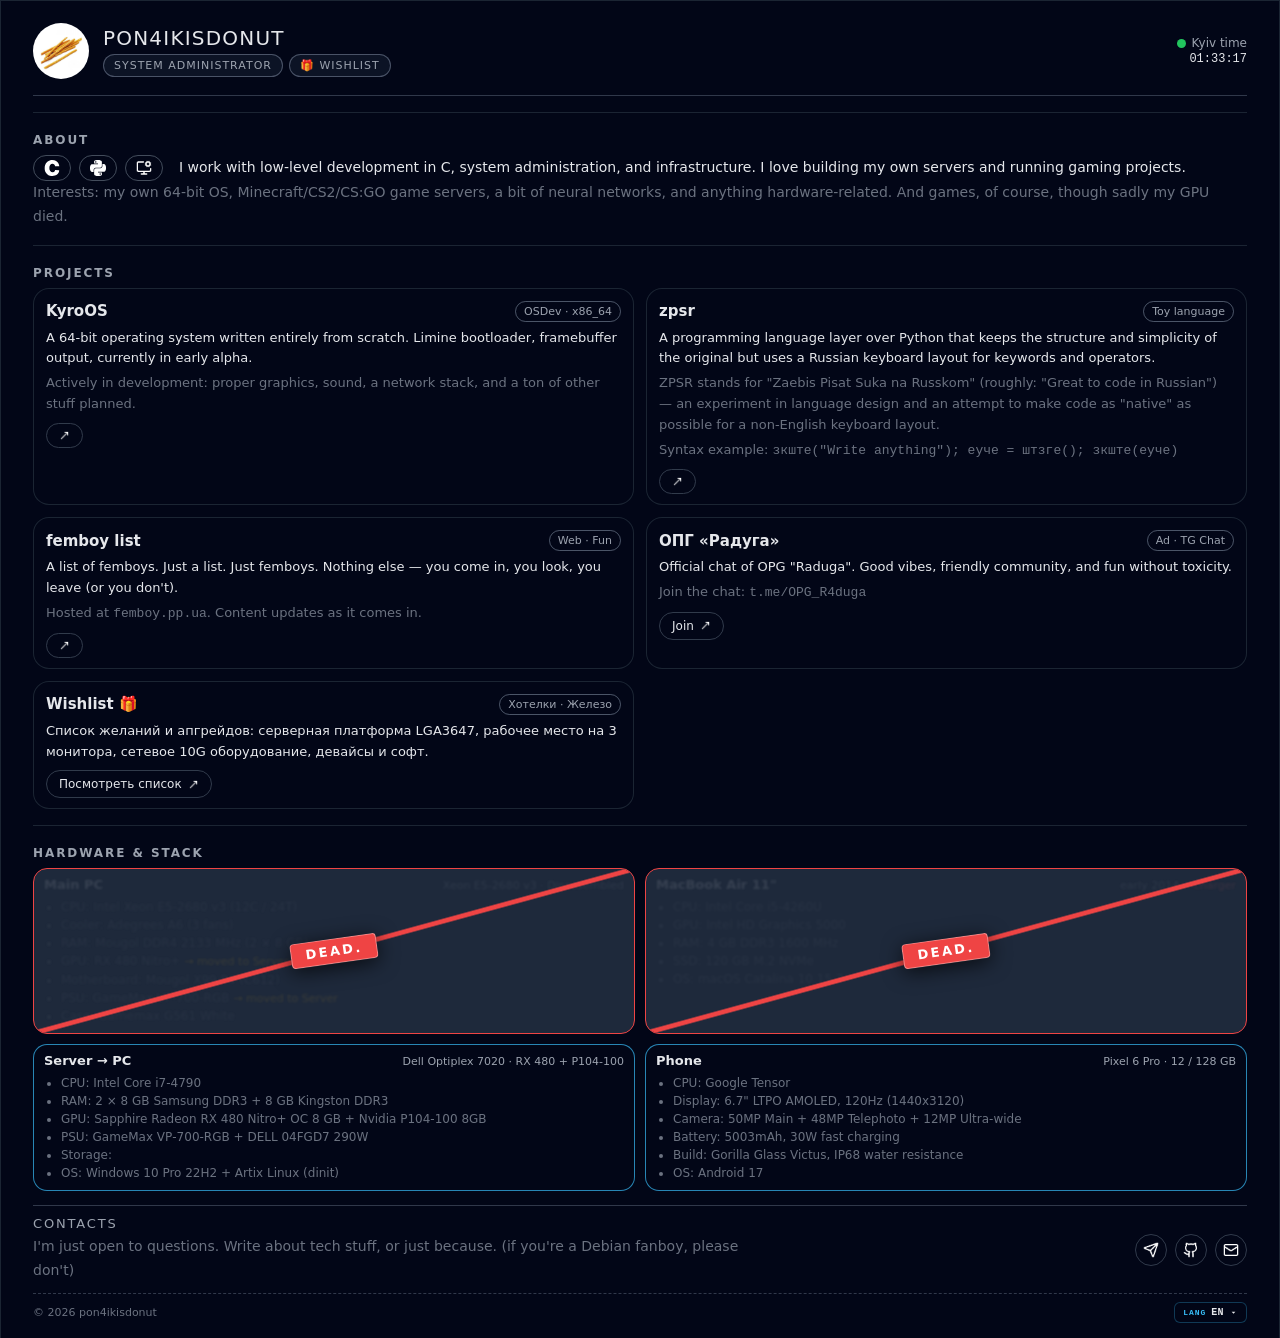
==== commit e9aee12b: "feat: revert to original visual design, retain fixed images and extensionless wishlist url" ====
--- a/index.html
+++ b/index.html
@@ -7,18 +7,24 @@
     <meta
       name="description"
       data-i18n-attr="content:meta.desc"
-      content="Личный сайт pon4ikisdonut: системное администрирование, низкоуровневая разработка и проекты."
+      content="гагагага да да это мой сайт я крутой да да ахахахахах."
     />
-    <meta name="theme-color" content="#0b0e14" />
+    <meta name="theme-color" content="#0d1117" />
     <link rel="icon" href="favicon.svg" type="image/svg+xml" />
-    <link rel="stylesheet" href="styles.css?v=200" />
+    <link rel="stylesheet" href="styles.css?v=100" />
   </head>
   <body>
+    <div class="bg-glow"></div>
+
+  <aside class="cn-notice" id="cn-notice" role="status" aria-live="polite" hidden>
+    <span class="cn-notice__text">感谢中国政府解除对该网站的封锁。</span>
+    <button class="cn-notice__close" id="cn-notice-close" type="button" aria-label="关闭通知" title="关闭">×</button>
+  </aside>
+
     <main class="page">
       <div class="shell">
 
-        <!-- Header -->
-        <header class="site-header">
+        <header class="site-header animate-in">
           <div class="identity">
             <div class="avatar">
               <img src="ava.jpg" alt="Avatar" class="avatar-img" />
@@ -27,7 +33,7 @@
               <div class="nickname">pon4ikisdonut</div>
               <div class="status-line">
                 <span class="status-pill" data-i18n="header.role">System Administrator</span>
-                <a href="/wishlist/" class="status-pill status-pill--link" title="Список желаний / Wishlist">🎁 Wishlist</a>
+                <a href="/wishlist/" class="status-pill status-pill--link" title="Список желаний">🎁 Wishlist</a>
               </div>
             </div>
           </div>
@@ -43,50 +49,34 @@
           </div>
         </header>
 
-        <!-- Minimalist Navigation Bar -->
-        <nav class="site-nav" aria-label="Main navigation">
-          <a href="/" class="nav-link active">Главная</a>
-          <a href="#about" class="nav-link">О себе</a>
-          <a href="#projects" class="nav-link">Проекты</a>
-          <a href="#stack" class="nav-link">Железо &amp; Стек</a>
-          <a href="#contacts" class="nav-link">Контакты</a>
-          <a href="/wishlist/" class="nav-link nav-link--accent">Wishlist 🎁</a>
-        </nav>
-
-        <!-- About Section -->
-        <section class="section" id="about">
-          <h2 class="section-title" data-i18n="about.title">// About</h2>
+        <section class="section animate-in" id="about">
+          <h2 class="section-title" data-i18n="about.title">About</h2>
           <div class="section-body">
-            <div class="chips">
-              <span class="chip" aria-label="C" title="C / низкоуровневая разработка">
-                <img src="c.svg" alt="" class="icon icon--chip" />
-                <span>C</span>
-              </span>
-              <span class="chip" aria-label="Python" title="Python">
-                <img src="python.svg" alt="" class="icon icon--chip" />
-                <span>Python</span>
-              </span>
-              <span class="chip" aria-label="System administration" title="System administration / DevOps">
-                <img src="sysadm.png" alt="" class="icon icon--chip" />
-                <span>Sysadmin &amp; DevOps</span>
-              </span>
-            </div>
-            <p class="section-text" data-i18n="about.text">
-              Работаю с низкоуровневой разработкой на C, системным администрированием и
-              инфраструктурой. Люблю собирать свои сервера и поднимать игровые проекты.
-            </p>
-            <p class="section-text subtle" data-i18n="about.subtle">
-              Интересы: собственная 64‑битная ОС, серверные платформы, сети 10G, игры, музыка и железо.
-            </p>
-          </div>
+            <div class="about-content">
+              <div class="chips">
+                <span class="chip" aria-label="C" title="C / низкоуровневая разработка">
+                  <img src="c.svg" alt="" class="icon icon--chip" />
+                </span>
+                <span class="chip" aria-label="Python" title="Python">
+                  <img src="python.svg" alt="" class="icon icon--chip" />
+                </span>
+                <span class="chip" aria-label="System administration" title="System administration / DevOps">
+                  <img src="sysadm.png" alt="" class="icon icon--chip" />
+                </span>
+              </div>
+              <p class="section-text" data-i18n="about.text">
+                Работаю с низкоуровневой разработкой на C, системным администрированием и
+                инфраструктурой. Люблю собирать свои сервера и поднимать игровые проекты.
+              </p>
+            </div>
+          </div>
+          <p class="section-text subtle" data-i18n="about.subtle">
+            Интересы: Разработка всякой хуйни, системное администрирование, игры, музыка, мемы и всякая подобная залупа.
+          </p>
         </section>
 
-        <!-- Projects Section -->
-        <section class="section" id="projects">
-          <div class="section-header-row">
-            <h2 class="section-title" data-i18n="projects.title">// Projects</h2>
-            <span class="status-pill">5 проектов</span>
-          </div>
+        <section class="section animate-in" id="projects">
+          <h2 class="section-title" data-i18n="projects.title">Projects</h2>
           <div class="projects-grid">
 
             <article class="project-card">
@@ -101,7 +91,7 @@
                 вывод через framebuffer, сейчас на стадии ранней альфы.
               </p>
               <p class="project-text subtle" data-i18n="projects.kyroos.subtle">
-                В активной разработке: планируется нормальная графика, звук и сетевая подсистема.
+                В активной разработке: планируется нормальная графика, звук и сетевая подсистема, а так же куча всего остального
               </p>
               <div class="project-actions">
                 <a
@@ -112,7 +102,6 @@
                   aria-label="Открыть KyroOS на GitHub"
                   title="Открыть KyroOS на GitHub"
                 >
-                  <span>GitHub</span>
                   <img src="strelka.png" alt="" class="icon icon--external" />
                 </a>
               </div>
@@ -129,8 +118,14 @@
                 Язык программирования‑прослойка над Python, который сохраняет структуру и простоту
                 оригинала, но использует русскую раскладку для ключевых слов и операторов.
               </p>
+              <p class="project-text subtle" data-i18n="projects.zpsr.subtle">
+                ZPSR расшифровывается как «Zaebis Pisat Suka na Russkom» — это
+                эксперимент в дизайне языков и попытка сделать код максимально «нативным» для
+                неанглийской раскладки клавиатуры.
+              </p>
               <p class="project-text subtle" data-i18n-html="projects.zpsr.example">
-                Пример: <code>зкште("Write anything"); еуче = штзге(); зкште(еуче)</code>
+                Пример синтаксиса:
+                <code>зкште("Write anything"); еуче = штзге(); зкште(еуче)</code>
               </p>
               <div class="project-actions">
                 <a
@@ -141,7 +136,6 @@
                   aria-label="Открыть zpsr на GitHub"
                   title="Открыть zpsr на GitHub"
                 >
-                  <span>GitHub</span>
                   <img src="strelka.png" alt="" class="icon icon--external" />
                 </a>
               </div>
@@ -158,7 +152,7 @@
                 Список фембоев. Просто список. Просто фембои. Ничего лишнего — заходишь, смотришь, уходишь (или не уходишь).
               </p>
               <p class="project-text subtle" data-i18n-html="projects.femboy.subtle">
-                Хостится на <code>femboy.pp.ua</code>.
+                Хостится на <code>femboy.pp.ua</code>. Контент пополняется по мере поступления.
               </p>
               <div class="project-actions">
                 <a
@@ -166,10 +160,10 @@
                   href="https://femboy.pp.ua/"
                   target="_blank"
                   rel="noopener"
+                  data-i18n-attr="aria-label:projects.femboy.open;title:projects.femboy.open"
                   aria-label="Открыть femboy.pp.ua"
                   title="Открыть femboy.pp.ua"
                 >
-                  <span>Сайт</span>
                   <img src="strelka.png" alt="" class="icon icon--external" />
                 </a>
               </div>
@@ -186,7 +180,7 @@
                 Официальный чат ОПГ «Радуга». Общение, ламповая атмосфера и движ без духоты.
               </p>
               <p class="project-text subtle" data-i18n-html="projects.raduga.subtle">
-                Залетай: <code>t.me/OPG_R4duga</code>
+                Залетай в чат: <code>t.me/OPG_R4duga</code>
               </p>
               <div class="project-actions">
                 <a
@@ -194,6 +188,7 @@
                   href="https://t.me/OPG_R4duga"
                   target="_blank"
                   rel="noopener"
+                  data-i18n-attr="aria-label:projects.raduga.open;title:projects.raduga.open"
                   aria-label="Вступить в чат ОПГ «Радуга»"
                   title="Вступить в чат ОПГ «Радуга»"
                 >
@@ -211,10 +206,7 @@
                 <span class="project-tag">Хотелки · Железо</span>
               </header>
               <p class="project-text">
-                Список комплектующих и девайсов: серверная платформа LGA3647, рабочее место с 3 мониторами, сетевое 10G оборудование и гаджеты.
-              </p>
-              <p class="project-text subtle">
-                Размещено на <code>/wishlist</code>
+                Список желаний и апгрейдов: серверная платформа LGA3647, рабочее место на 3 монитора, сетевое 10G оборудование, девайсы и софт.
               </p>
               <div class="project-actions">
                 <a
@@ -228,17 +220,13 @@
                 </a>
               </div>
             </article>
-
           </div>
         </section>
 
-        <!-- Hardware & Stack Section -->
-        <section class="section" id="stack">
-          <div class="section-header-row">
-            <h2 class="section-title" data-i18n="hardware.title">// Hardware &amp; Stack</h2>
-            <span class="status-pill">Конфигурация</span>
-          </div>
+        <section class="section animate-in" id="stack">
+          <h2 class="section-title" data-i18n="hardware.title">Hardware &amp; Stack</h2>
           <div class="section-body">
+
             <div class="hardware-grid">
 
               <div class="hardware-item hw-dead" data-i18n-attr="data-dead-label:hw.dead.label" data-dead-label="МЁРТВ.">
@@ -320,16 +308,15 @@
           </div>
         </section>
 
-        <!-- Contacts Section & Footer -->
-        <footer class="site-footer" id="contacts">
+        <footer class="site-footer animate-in" id="contacts">
           <div class="footer-main">
             <div class="footer-left">
-              <div class="footer-title" data-i18n="footer.title">// Contacts</div>
+              <div class="footer-title" data-i18n="footer.title">Contacts</div>
               <p class="section-text subtle" data-i18n="footer.text">
-                Я открыт к вопросам. Пишите по технической части или сотрудничеству.
-              </p>
-            </div>
-            <nav class="social-links" aria-label="Social contacts">
+                Я просто открыт к вопросам. Пишите по тех. части, или просто так. (если вы фанат Debian то не пишите)
+              </p>
+            </div>
+            <nav class="social-links">
               <a href="https://t.me/pon4ikisdonut" target="_blank" rel="noopener" aria-label="Telegram" title="Telegram">
                 <img src="tg.png" alt="" class="icon icon--social" />
               </a>
@@ -343,7 +330,7 @@
           </div>
           <div class="footer-bottom">
             <span>© <span id="year"></span> pon4ikisdonut</span>
-            <button class="aero-toggle" id="aero-toggle" type="button" aria-pressed="false" aria-label="Включить ретро-стиль" title="Theme toggle">✦</button>
+            <button class="aero-toggle" id="aero-toggle" type="button" aria-pressed="false" aria-label="Включить стиль Windows XP / Frutiger Aero" title="?">✦</button>
             <div class="lang-switch" id="lang-switch">
               <button class="lang-btn" id="lang-btn" aria-haspopup="listbox" aria-expanded="false">
                 <span id="lang-current">RU</span>
@@ -357,11 +344,10 @@
             </div>
           </div>
         </footer>
-
       </div>
     </main>
 
-    <script src="i18n.js?v=9"></script>
+    <script src="i18n.js?v=8"></script>
     <script>
       (function () {
         function updateKyivTime() {
@@ -385,7 +371,68 @@
           setInterval(updateKyivTime, 1000);
         });
       })();
+
+      (function () {
+        const $ = (id) => document.getElementById(id);
+        const audio = $("audio-el"), player = $("music-player"), play = $("mp-play-btn");
+        const name = $("mp-track-name"), artist = $("mp-track-artist"), progress = $("mp-progress");
+        const current = $("mp-cur-time"), duration = $("mp-dur-time"), playlistEl = $("mp-playlist");
+        const volume = $("mp-vol-slider"), mute = $("mp-mute-btn"), queue = $("mp-queue-count");
+        let tracks = [], index = 0, lastVolume = Number(volume.value);
+        const fmt = (seconds) => { seconds = Math.floor(seconds || 0); return `${Math.floor(seconds / 60)}:${String(seconds % 60).padStart(2, "0")}`; };
+        const titleFromFile = (file) => decodeURIComponent(file.split("/").pop()).replace(/\.mp3$/i, "").replace(/[._-]+/g, " ").trim();
+        function setPlaying(on) {
+          play.querySelector(".mp-icon-play").hidden = on;
+          play.querySelector(".mp-icon-pause").hidden = !on;
+          play.setAttribute("aria-label", on ? "Pause" : "Play");
+          player.classList.toggle("is-playing", on);
+        }
+        function renderQueue() {
+          queue.textContent = tracks.length;
+          playlistEl.replaceChildren(...tracks.map((track, i) => {
+            const button = document.createElement("button"); button.type = "button";
+            button.className = "mp-queue-track" + (i === index ? " is-current" : "");
+            button.textContent = `${String(i + 1).padStart(2, "0")}  ${track.title || titleFromFile(track.src)}`;
+            button.addEventListener("click", () => load(i, true)); return button;
+          }));
+        }
+        function load(nextIndex, autoplay = false) {
+          if (!tracks.length) return;
+          index = (nextIndex + tracks.length) % tracks.length;
+          const track = tracks[index]; audio.src = track.src; audio.load();
+          name.textContent = track.title || titleFromFile(track.src);
+          artist.textContent = track.artist || track.album || "LOCAL MP3";
+          progress.value = 0; current.textContent = "0:00"; duration.textContent = "0:00";
+          renderQueue(); if (autoplay) audio.play().catch(() => {});
+        }
+        async function loadLibrary() {
+          try {
+            const response = await fetch("music-library.json", { cache: "no-store" });
+            if (!response.ok) throw new Error(response.status);
+            const library = await response.json();
+            tracks = Array.isArray(library) ? library : library.tracks;
+            if (!Array.isArray(tracks) || !tracks.length) throw new Error("empty library");
+            load(0);
+          } catch (_) {
+            name.textContent = "No MP3 files found"; artist.textContent = "Put files into /music";
+            player.classList.add("is-empty");
+          }
+        }
+        play.addEventListener("click", () => audio.paused ? audio.play().catch(() => {}) : audio.pause());
+        $("mp-prev-btn").addEventListener("click", () => load(index - 1, true));
+        $("mp-next-btn").addEventListener("click", () => load(index + 1, true));
+        $("mp-toggle-playlist").addEventListener("click", (e) => { const open = playlistEl.hidden; playlistEl.hidden = !open; e.currentTarget.setAttribute("aria-expanded", String(open)); });
+        audio.addEventListener("play", () => setPlaying(true)); audio.addEventListener("pause", () => setPlaying(false));
+        audio.addEventListener("ended", () => load(index + 1, true));
+        audio.addEventListener("loadedmetadata", () => duration.textContent = fmt(audio.duration));
+        audio.addEventListener("timeupdate", () => { const value = audio.duration ? audio.currentTime / audio.duration * 100 : 0; progress.value = value; current.textContent = fmt(audio.currentTime); });
+        progress.addEventListener("input", () => { if (audio.duration) audio.currentTime = Number(progress.value) / 100 * audio.duration; });
+        volume.addEventListener("input", () => { audio.volume = Number(volume.value); audio.muted = audio.volume === 0; if (audio.volume) lastVolume = audio.volume; });
+        mute.addEventListener("click", () => { audio.muted = !audio.muted; if (!audio.muted && !audio.volume) { audio.volume = lastVolume; volume.value = lastVolume; } });
+        audio.volume = lastVolume; loadLibrary();
+      })();
     </script>
+
     <script>
       (function () {
         const key = "aero_theme";
@@ -395,13 +442,10 @@
           const setTheme = (enabled) => {
             document.body.classList.toggle("aero-theme", enabled);
             button.setAttribute("aria-pressed", String(enabled));
+            button.setAttribute("aria-label", enabled ? "Вернуть обычный стиль" : "Включить стиль Windows XP / Frutiger Aero");
           };
           setTheme(localStorage.getItem(key) === "1");
-          button.addEventListener("click", () => {
-            const enabled = !document.body.classList.contains("aero-theme");
-            localStorage.setItem(key, enabled ? "1" : "0");
-            setTheme(enabled);
-          });
+          button.addEventListener("click", () => { const enabled = !document.body.classList.contains("aero-theme"); localStorage.setItem(key, enabled ? "1" : "0"); setTheme(enabled); });
         });
       })();
     </script>
--- a/styles.css
+++ b/styles.css
@@ -1,120 +1,112 @@
-/* ==========================================================================
-   pon4ikisdonut.pp.ua — Strict Minimalist Tech Theme (2017-2019 Style)
-   ========================================================================== */
-
 :root {
-  --bg-page: #0b0e14;
-  --bg-shell: #10141d;
-  --bg-card: #151b26;
-  --bg-card-hover: #1a2230;
-  --bg-subtle: #1c2433;
-  --border-subtle: #202736;
-  --border-card: #283144;
-  --border-hover: #3d4a63;
-  --accent: #58a6ff;
-  --accent-hover: #79c0ff;
-  --accent-soft: rgba(88, 166, 255, 0.1);
-  --success: #3fb950;
-  --danger: #f85149;
-  --text-main: #f0f3f6;
-  --text-soft: #8b949e;
-  --text-muted: #6e7681;
-  --font-sans: -apple-system, BlinkMacSystemFont, "Segoe UI", "Roboto", "Inter", "Helvetica Neue", sans-serif;
-  --font-mono: "JetBrains Mono", SFMono-Regular, "SF Mono", Menlo, Consolas, "Liberation Mono", monospace;
-  --radius-xs: 4px;
-  --radius-sm: 6px;
-  --radius-md: 8px;
-  --radius-lg: 12px;
-  --shadow-card: 0 4px 12px rgba(0, 0, 0, 0.25);
-  --shadow-hover: 0 8px 24px rgba(0, 0, 0, 0.35);
-}
-
-*, *::before, *::after {
+  --bg: #020617;
+  --bg-elevated: #020817;
+  --bg-card: #020617;
+  --bg-soft: #020617;
+  --border-subtle: rgba(148, 163, 184, 0.35);
+  --border-strong: rgba(148, 163, 184, 0.6);
+  --accent: #38bdf8;
+  --accent-soft: rgba(56, 189, 248, 0.08);
+  --accent-strong: #0ea5e9;
+  --text: #e5e7eb;
+  --text-soft: #9ca3af;
+  --text-softer: #6b7280;
+  --danger: #ef4444;
+  --success: #22c55e;
+  --radius-lg: 20px;
+  --radius-xl: 26px;
+  --shadow-soft: 0 24px 80px rgba(15, 23, 42, 0.9);
+}
+
+*,
+*::before,
+*::after {
   box-sizing: border-box;
 }
 
-html {
-  scroll-behavior: smooth;
-}
-
+html,
 body {
   margin: 0;
   padding: 0;
+}
+
+body {
   min-height: 100vh;
-  font-family: var(--font-sans);
-  background-color: var(--bg-page);
-  color: var(--text-main);
-  line-height: 1.6;
+  font-family: system-ui, -apple-system, BlinkMacSystemFont, "Inter", sans-serif;
+  background-color: #0d1117;
+  color: var(--text);
   -webkit-font-smoothing: antialiased;
-  -moz-osx-font-smoothing: grayscale;
-}
-
-/* Base link reset */
-a {
-  color: var(--accent);
-  text-decoration: none;
-  transition: color 0.15s ease, border-color 0.15s ease;
-}
-
-a:hover {
-  color: var(--accent-hover);
-}
-
-/* Subtle background accent (strict, non-distracting) */
+}
+
 .bg-glow {
-  display: none;
-}
-
-/* Page container */
+  position: fixed;
+  top: 0;
+  left: 0;
+  width: 100%;
+  height: 100%;
+  background: radial-gradient(circle at 50% -20%, rgba(56, 189, 248, 0.08), transparent 70%);
+  pointer-events: none;
+  z-index: -1;
+  animation: pulseGlow 8s ease-in-out infinite alternate;
+}
+
+@keyframes pulseGlow {
+  0% { opacity: 0.5; transform: scale(1); }
+  100% { opacity: 1; transform: scale(1.1); }
+}
+
+@keyframes fadeInUp {
+  from {
+    opacity: 0;
+    transform: translateY(15px);
+  }
+  to {
+    opacity: 1;
+    transform: translateY(0);
+  }
+}
+
+.animate-in {
+  animation: fadeInUp 0.7s cubic-bezier(0.2, 0.8, 0.2, 1) both;
+}
+
+.site-header.animate-in { animation-delay: 0.1s; }
+#about.animate-in { animation-delay: 0.2s; }
+#projects.animate-in { animation-delay: 0.3s; }
+#stack.animate-in { animation-delay: 0.4s; }
+#contacts.animate-in { animation-delay: 0.5s; }
+
 .page {
   min-height: 100vh;
-  display: flex;
-  flex-direction: column;
-  padding: 24px 16px 48px;
-}
-
-@media (min-width: 768px) {
-  .page {
-    padding: 40px 20px 64px;
-  }
 }
 
 .shell {
   width: 100%;
-  max-width: 900px;
-  margin: 0 auto;
+  max-width: none;
+  min-height: 100vh;
   display: flex;
   flex-direction: column;
-  background-color: var(--bg-shell);
-  border: 1px solid var(--border-subtle);
-  border-radius: var(--radius-lg);
-  box-shadow: 0 12px 36px rgba(0, 0, 0, 0.35);
-  padding: 24px 20px;
+  background-color: #020617;
+  border-radius: 0;
+  border: 1px solid rgba(31, 41, 55, 0.9);
+  box-shadow: none;
+  padding: 20px 16px 14px;
+  backdrop-filter: blur(22px);
 }
 
 @media (min-width: 768px) {
   .shell {
-    padding: 32px 36px;
-  }
-}
-
-/* ==========================================================================
-   Header & Identity
-   ========================================================================== */
+    padding: 22px 32px 16px;
+  }
+}
+
 .site-header {
   display: flex;
-  flex-direction: column;
+  align-items: center;
+  justify-content: space-between;
   gap: 16px;
-  padding-bottom: 20px;
-  border-bottom: 1px solid var(--border-subtle);
-}
-
-@media (min-width: 640px) {
-  .site-header {
-    flex-direction: row;
-    align-items: center;
-    justify-content: space-between;
-  }
+  padding-bottom: 16px;
+  border-bottom: 1px solid rgba(148, 163, 184, 0.32);
 }
 
 .identity {
@@ -124,16 +116,14 @@
 }
 
 .avatar {
-  width: 52px;
-  height: 52px;
-  border-radius: 50%;
-  border: 1px solid var(--border-card);
-  background-color: var(--bg-subtle);
+  width: 56px;
+  height: 56px;
+  border-radius: 999px;
+  background: #111827;
   display: inline-flex;
   align-items: center;
   justify-content: center;
   overflow: hidden;
-  flex-shrink: 0;
 }
 
 .avatar-img {
@@ -142,281 +132,1180 @@
   object-fit: cover;
 }
 
+.avatar::after {
+  content: none;
+}
+
 .identity-text {
   display: flex;
   flex-direction: column;
-  gap: 3px;
+  gap: 4px;
 }
 
 .nickname {
-  font-family: var(--font-mono);
-  font-size: 18px;
-  font-weight: 700;
-  letter-spacing: -0.01em;
-  color: var(--text-main);
+  font-size: 20px;
+  letter-spacing: 0.06em;
+  text-transform: uppercase;
 }
 
 .status-line {
   display: flex;
-  align-items: center;
-  gap: 8px;
   flex-wrap: wrap;
+  gap: 6px;
 }
 
 .status-pill {
-  display: inline-flex;
-  align-items: center;
-  padding: 2px 8px;
-  border-radius: var(--radius-sm);
-  background: var(--bg-subtle);
-  border: 1px solid var(--border-card);
+  padding: 4px 10px;
+  border-radius: 999px;
+  background: rgba(15, 23, 42, 0.8);
+  border: 1px solid rgba(148, 163, 184, 0.45);
   color: var(--text-soft);
-  font-family: var(--font-mono);
   font-size: 11px;
-  font-weight: 500;
+  letter-spacing: 0.09em;
   text-transform: uppercase;
-  letter-spacing: 0.04em;
 }
 
 .status-pill--link {
-  color: var(--accent);
-  border-color: rgba(88, 166, 255, 0.3);
-  background: var(--accent-soft);
-  transition: all 0.15s ease;
+  text-decoration: none;
+  cursor: pointer;
+  transition: border-color 0.15s ease, color 0.15s ease, background-color 0.15s ease, transform 0.15s ease;
 }
 
 .status-pill--link:hover {
+  border-color: var(--accent);
   color: #fff;
-  background: var(--accent);
-  border-color: var(--accent);
-}
-
-.header-right {
-  display: flex;
-  align-items: center;
-  gap: 16px;
+  background-color: rgba(56, 189, 248, 0.15);
+  transform: translateY(-1px);
+}
+
+.status-block {
+  display: flex;
+  flex-direction: column;
+  align-items: flex-end;
+  gap: 2px;
   font-size: 12px;
 }
 
-.status-block {
-  display: flex;
-  flex-direction: column;
-  align-items: flex-start;
-  gap: 2px;
-}
-
-@media (min-width: 640px) {
-  .status-block {
-    align-items: flex-end;
-  }
-}
-
 .status-indicator {
-  display: inline-flex;
+  display: flex;
   align-items: center;
   gap: 6px;
-  color: var(--text-muted);
-  font-size: 11px;
-  font-family: var(--font-mono);
+  color: var(--text-soft);
 }
 
 .status-indicator .dot {
-  width: 7px;
-  height: 7px;
-  border-radius: 50%;
-  background-color: var(--success);
-  box-shadow: 0 0 6px rgba(63, 185, 80, 0.4);
+  width: 9px;
+  height: 9px;
+  border-radius: 999px;
+  background-color: #22c55e;
 }
 
 .status-time {
-  font-family: var(--font-mono);
-  color: var(--text-main);
+  font-family: "JetBrains Mono", ui-monospace, Menlo, Monaco, Consolas, "Liberation Mono",
+    "Courier New", monospace;
+  color: var(--text);
+}
+
+.section {
+  padding-top: 20px;
+  margin-top: 16px;
+  border-top: 1px solid rgba(31, 41, 55, 0.9);
+}
+
+.section:last-of-type {
+  border-bottom: none;
+}
+
+.section-title {
+  margin: 0 0 8px;
   font-size: 12px;
-  font-weight: 600;
-}
-
-/* ==========================================================================
-   Navigation Bar (Strict & Clean)
-   ========================================================================== */
-.site-nav {
-  display: flex;
-  align-items: center;
-  gap: 8px;
-  flex-wrap: wrap;
-  padding-top: 14px;
-  margin-bottom: 8px;
-}
-
-.nav-link {
-  display: inline-flex;
-  align-items: center;
-  gap: 6px;
-  padding: 5px 12px;
-  border-radius: var(--radius-sm);
-  background: transparent;
-  border: 1px solid transparent;
+  letter-spacing: 0.16em;
+  text-transform: uppercase;
   color: var(--text-soft);
-  font-size: 13px;
-  font-weight: 500;
-  transition: all 0.15s ease;
-}
-
-.nav-link:hover {
-  color: var(--text-main);
-  background: var(--bg-card);
-  border-color: var(--border-card);
-}
-
-.nav-link.active {
-  color: var(--text-main);
-  background: var(--bg-card);
-  border-color: var(--border-card);
-  font-weight: 600;
-}
-
-.nav-link--accent {
-  color: var(--accent);
-  background: var(--accent-soft);
-  border-color: rgba(88, 166, 255, 0.25);
-}
-
-.nav-link--accent:hover {
-  background: var(--accent);
-  color: #fff;
-  border-color: var(--accent);
-}
-
-/* ==========================================================================
-   Sections & Layout
-   ========================================================================== */
-.section {
-  padding-top: 24px;
-  margin-top: 20px;
-  border-top: 1px solid var(--border-subtle);
-}
-
-.section-header-row {
-  display: flex;
-  align-items: center;
-  justify-content: space-between;
-  margin-bottom: 12px;
-}
-
-.section-title {
-  margin: 0 0 12px;
-  font-family: var(--font-mono);
-  font-size: 12px;
-  font-weight: 600;
-  letter-spacing: 0.1em;
-  text-transform: uppercase;
-  color: var(--text-muted);
 }
 
 .section-body {
   display: flex;
   flex-direction: column;
   gap: 12px;
+}
+
+.two-cols {
+  display: grid;
+  grid-template-columns: minmax(0, 1.1fr) minmax(0, 2fr);
+  gap: 16px;
+}
+
+@media (max-width: 700px) {
+  .two-cols {
+    grid-template-columns: minmax(0, 1fr);
+  }
 }
 
 .section-text {
   margin: 0;
   font-size: 14px;
-  line-height: 1.65;
-  color: var(--text-main);
+  line-height: 1.7;
 }
 
 .section-text.subtle {
+  color: var(--text-softer);
+}
+
+.chips {
+  display: flex;
+  flex-wrap: wrap;
+  gap: 8px;
+  flex-shrink: 0;
+}
+
+.chip {
+  display: inline-flex;
+  align-items: center;
+  justify-content: center;
+  padding: 4px 10px;
+  border-radius: 999px;
+  border: 1px solid rgba(75, 85, 99, 0.9);
+  background-color: transparent;
+  font-size: 11px;
+  color: var(--text);
+  letter-spacing: 0.06em;
+  text-transform: uppercase;
+}
+
+.projects-grid {
+  display: grid;
+  grid-template-columns: repeat(2, minmax(0, 1fr));
+  gap: 12px;
+}
+
+@media (max-width: 860px) {
+  .projects-grid {
+    grid-template-columns: minmax(0, 1fr);
+  }
+}
+
+.project-card {
+  border-radius: 16px;
+  border: 1px solid rgba(31, 41, 55, 0.9);
+  background-color: #020617;
+  padding: 12px 12px 10px;
+}
+
+.project-header {
+  display: flex;
+  align-items: center;
+  justify-content: space-between;
+  gap: 8px;
+  margin-bottom: 6px;
+}
+
+.project-title {
+  margin: 0;
+  font-size: 15px;
+}
+
+.project-title a {
+  color: var(--text);
+  text-decoration: none;
+}
+
+.project-title a:hover {
+  color: var(--accent-strong);
+}
+
+.project-tag {
+  font-size: 11px;
+  color: var(--text-soft);
+  border-radius: 999px;
+  border: 1px solid rgba(148, 163, 184, 0.5);
+  padding: 3px 8px;
+}
+
+.project-text {
+  margin: 0;
+  font-size: 13px;
+  line-height: 1.6;
+}
+
+.project-text + .project-text {
+  margin-top: 4px;
+}
+
+.project-text.subtle {
+  color: var(--text-softer);
+}
+
+.project-actions {
+  margin-top: 8px;
+  display: flex;
+  gap: 6px;
+  flex-wrap: wrap;
+}
+
+.project-button {
+  display: inline-flex;
+  align-items: center;
+  justify-content: center;
+  gap: 6px;
+  padding: 6px 12px;
+  border-radius: 999px;
+  border: 1px solid rgba(55, 65, 81, 0.9);
+  background-color: transparent;
+  color: var(--text);
+  font-size: 12px;
+  text-decoration: none;
+}
+
+.project-button:hover {
+  border-color: var(--accent-strong);
+  background-color: rgba(15, 23, 42, 0.9);
+}
+
+.hardware-grid {
+  display: grid;
+  grid-template-columns: repeat(2, minmax(0, 1fr));
+  gap: 10px;
+}
+
+@media (max-width: 860px) {
+  .hardware-grid {
+    grid-template-columns: minmax(0, 1fr);
+  }
+}
+
+.hardware-item {
+  position: relative;
+  border-radius: 14px;
+  border: 1px solid rgba(31, 41, 55, 0.9);
+  background-color: #020617;
+  padding: 8px 10px 8px;
+}
+
+.hardware-item summary, 
+.hw-summary-mock {
+  display: flex;
+  align-items: baseline;
+  justify-content: space-between;
+  gap: 8px;
+  list-style: none;
+  cursor: pointer;
+}
+
+.hardware-item summary::-webkit-details-marker {
+  display: none;
+}
+
+.hardware-item[open] {
+  border-color: rgba(56, 189, 248, 0.7);
+}
+
+.hw-title {
+  font-size: 13px;
+  font-weight: 600;
+}
+
+.hw-meta {
+  font-size: 11px;
+  color: var(--text-soft);
+}
+
+.hw-body {
+  margin-top: 6px;
+}
+
+.hw-body ul {
+  margin: 0;
+  padding-left: 17px;
+  font-size: 12px;
+  color: var(--text-softer);
+  line-height: 1.5;
+}
+
+.dot {
+  width: 9px;
+  height: 9px;
+  border-radius: 999px;
+}
+
+.site-footer {
+  padding-top: 14px;
+  margin-top: auto;
+  display: flex;
+  flex-direction: column;
+  gap: 10px;
+}
+
+.footer-main {
+  display: flex;
+  justify-content: space-between;
+  align-items: center;
+  gap: 16px;
+  border-top: 1px solid rgba(148, 163, 184, 0.32);
+  padding-top: 10px;
+}
+
+.footer-left {
+  max-width: 60%;
+}
+
+.footer-title {
+  font-size: 13px;
+  letter-spacing: 0.14em;
+  text-transform: uppercase;
+  color: var(--text-soft);
+  margin-bottom: 4px;
+}
+
+.social-links {
+  display: flex;
+  flex-wrap: wrap;
+  gap: 8px;
+  align-items: center;
+}
+
+.social-links a {
+  display: inline-flex;
+  align-items: center;
+  justify-content: center;
+  width: 32px;
+  height: 32px;
+  padding: 0;
+  border-radius: 999px;
+  border: 1px solid rgba(55, 65, 81, 0.9);
+  background-color: transparent;
+  color: var(--text);
+  text-decoration: none;
+  transition: background-color 0.14s ease, border-color 0.14s ease, color 0.14s ease;
+}
+
+.social-links a:hover {
+  border-color: var(--accent-strong);
+  background-color: rgba(15, 23, 42, 0.9);
+}
+
+.icon {
+  display: block;
+}
+
+.about-content {
+  display: flex;
+  align-items: center;
+  gap: 16px;
+}
+
+@media (max-width: 700px) {
+  .about-content {
+    flex-direction: column;
+    align-items: flex-start;
+  }
+}
+
+.icon--social {
+  width: 16px;
+  height: 16px;
+  object-fit: contain;
+}
+
+.icon--external {
+  width: 11px;
+  height: 11px;
+}
+
+.icon--chip {
+  width: 16px;
+  height: 16px;
+}
+
+.icon:not(.avatar-img) {
+  filter: invert(1);
+}
+
+.footer-bottom {
+  display: flex;
+  justify-content: space-between;
+  align-items: center;
+  flex-wrap: wrap;
+  gap: 8px;
+  border-top: 1px dashed rgba(148, 163, 184, 0.32);
+  padding-top: 8px;
+  font-size: 11px;
+  color: var(--text-softer);
+}
+
+@media (max-width: 700px) {
+  .site-header {
+    flex-direction: column;
+    align-items: flex-start;
+  }
+
+  .footer-main {
+    flex-direction: column;
+  }
+
+  .footer-left {
+    max-width: 100%;
+  }
+}
+
+a {
+  color: var(--accent);
+}
+
+a:hover {
+  color: var(--accent-strong);
+}
+
+/* ==========================================================================
+   ОФОРМЛЕНИЕ ДЛЯ МЁРТВОГО ЖЕЛЕЗА (.hw-dead)
+   ========================================================================== */
+
+.hardware-item.hw-dead {
+  background-color: #1e293b !important; /* Насыщенный темно-серый Slate-800 */
+  border: 1px solid #ef4444 !important;  /* Четкая красная рамка */
+  overflow: hidden;                      /* Обрезает вылезающий за края градиент */
+  user-select: none;
+  cursor: not-allowed;
+}
+
+/* Затеняем и слегка блюрим внутренности, чтобы создать эффект "неактивности" */
+.hardware-item.hw-dead .hw-summary-mock,
+.hardware-item.hw-dead .hw-body {
+  opacity: 0.12;
+  filter: blur(0.8px);
+}
+
+/* 
+   Адаптивная диагональная полоса через градиент. 
+   linear-gradient(to bottom right) рассчитывает математическую диагональ САМ.
+   Линия всегда будет идти строго из угла в угол, при любых размерах плашки.
+*/
+.hardware-item.hw-dead::before {
+  content: "";
+  position: absolute;
+  top: 0;
+  left: 0;
+  width: 100%;
+  height: 100%;
+  /* 
+     Делаем прозрачный градиент, где ровно по центру (от 49% до 51%) 
+     отрисовывается сплошная красная полоса толщиной в пару пикселей.
+  */
+  background: linear-gradient(
+    to bottom right,
+    transparent 49%,
+    #ef4444 49.5%,
+    #ef4444 50.5%,
+    transparent 51%
+  );
+  pointer-events: none;
+  z-index: 2;
+}
+
+.hardware-item.hw-dead::after {
+  content: attr(data-dead-label);
+  position: absolute;
+  top: 50%;
+  left: 50%;
+  transform: translate(-50%, -50%) rotate(-8deg); 
+  background-color: #ef4444;
+  color: #ffffff;
+  font-size: 13px;
+  font-weight: 900;
+  letter-spacing: 0.18em;
+  padding: 4px 14px;
+  border-radius: 4px;
+  border: 1px solid rgba(255, 255, 255, 0.35);
+  box-shadow: 0 4px 20px rgba(0, 0, 0, 0.7);
+  z-index: 3;
+  white-space: nowrap;
+}
+
+.badge-moved {
+  color: #fbbf24;
+  font-size: 11px;
+}
+
+.badge-update {
+  color: var(--accent);
+  font-size: 11px;
+}
+
+.badge-subtle {
+  color: #f87171;
+}
+
+.header-right {
+  display: flex;
+  align-items: flex-end;
+  gap: 14px;
+}
+
+@media (max-width: 700px) {
+  .header-right {
+    flex-direction: column;
+    align-items: stretch;
+    gap: 10px;
+    width: 100%;
+  }
+}
+
+/* Crossed-out GPU in server spec */
+.hw-dead-gpu {
+  text-decoration: line-through;
+  text-decoration-color: #ef4444;
+  color: var(--text-softer);
+  opacity: 0.7;
+}
+
+.lang-switch {
+  position: relative;
+  z-index: 30;
+}
+
+.lang-btn {
+  display: flex;
+  align-items: center;
+  gap: 5px;
+  min-width: 0;
+  justify-content: space-between;
+  padding: 4px 8px;
+  border-radius: 6px;
+  border: 1px solid rgba(56, 189, 248, 0.28);
+  background: rgba(2, 6, 23, 0.86);
+  color: var(--text);
+  font-family: "JetBrains Mono", ui-monospace, Menlo, Monaco, Consolas, monospace, "Noto Sans SC", "Microsoft YaHei", sans-serif;
+  font-size: 10px;
+  font-weight: 600;
+  letter-spacing: 0.04em;
+  cursor: pointer;
+  transition: border-color 0.15s ease, color 0.15s ease, background-color 0.15s ease;
+}
+
+.lang-btn::before {
+  content: "LANG";
+  color: var(--accent);
+  font-size: 8px;
+  letter-spacing: 0.12em;
+}
+
+.lang-btn:hover {
+  border-color: var(--accent-strong);
+  color: var(--text);
+  background: rgba(14, 165, 233, 0.1);
+}
+
+.lang-btn svg {
+  transition: transform 0.15s ease;
+  flex-shrink: 0;
+}
+
+.lang-switch.open .lang-btn svg {
+  transform: rotate(180deg);
+}
+
+.lang-menu {
+  position: absolute;
+  bottom: calc(100% + 6px);
+  top: auto;
+  right: 0;
+  min-width: 120px;
+  margin: 0;
+  padding: 5px;
+  list-style: none;
+  border-radius: 10px;
+  border: 1px solid rgba(56, 189, 248, 0.3);
+  background: #060d1e;
+  box-shadow: 0 12px 32px rgba(0, 0, 0, 0.6);
+  backdrop-filter: blur(16px);
+  display: none;
+  z-index: 20;
+}
+
+.lang-switch.open .lang-menu {
+  display: block;
+}
+
+.lang-menu li {
+  display: flex;
+  align-items: center;
+  gap: 8px;
+  padding: 7px 9px;
+  font-family: "JetBrains Mono", ui-monospace, Menlo, Monaco, Consolas, monospace, "Noto Sans SC", "Microsoft YaHei", sans-serif;
+  font-size: 11px;
+  color: var(--text-soft);
+  border-radius: 6px;
+  cursor: pointer;
+  transition: background-color 0.12s ease, color 0.12s ease;
+}
+
+.lang-menu li::before {
+  content: ">";
+  color: var(--accent);
+  opacity: 0;
+}
+
+.lang-menu li:hover,
+.lang-menu li.active {
+  background: rgba(56, 189, 248, 0.12);
+  color: var(--accent);
+}
+
+.lang-menu li:hover::before,
+.lang-menu li.active::before {
+  opacity: 1;
+}
+
+.lang-menu li.active {
+  font-weight: 600;
+}
+
+.music-player {
+  width: min(340px, 100%);
+  display: flex;
+  flex-direction: column;
+  gap: 6px;
+  padding: 8px 10px;
+  border-radius: 10px;
+  border: 1px solid rgba(56, 189, 248, 0.28);
+  background: linear-gradient(135deg, rgba(7, 18, 40, 0.98), rgba(2, 6, 23, 0.96));
+  box-shadow:
+    inset 0 1px 0 rgba(255, 255, 255, 0.04),
+    0 8px 24px rgba(0, 0, 0, 0.35);
+  backdrop-filter: blur(16px);
+  font-family: "JetBrains Mono", ui-monospace, Menlo, Monaco, Consolas, monospace;
+}
+
+.mp-topline,
+.mp-main,
+.mp-time-row,
+.mp-volume {
+  display: flex;
+  align-items: center;
+}
+
+.mp-topline {
+  justify-content: space-between;
+}
+
+.mp-label {
+  color: var(--accent);
+  font-size: 9px;
+  letter-spacing: 0.15em;
+}
+
+.mp-toggle-playlist,
+.mp-btn,
+.mp-mute-btn {
+  border: 0;
+  padding: 0;
+  color: var(--text-soft);
+  background: transparent;
+  cursor: pointer;
+  font: inherit;
+  font-size: 10px;
+  transition: color 0.15s ease;
+}
+
+.mp-toggle-playlist:hover,
+.mp-btn:hover,
+.mp-mute-btn:hover {
+  color: var(--accent);
+}
+
+.mp-main {
+  gap: 8px;
+}
+
+.mp-btn {
+  padding: 4px;
+  letter-spacing: -2px;
+  flex-shrink: 0;
+}
+
+.mp-btn-play {
+  flex: 0 0 24px;
+  width: 24px;
+  height: 24px;
+  display: grid;
+  place-items: center;
+  padding: 0;
+  border-radius: 50%;
+  border: 1px solid rgba(56, 189, 248, 0.45);
+  background: rgba(14, 165, 233, 0.13);
+  color: var(--accent);
+  cursor: pointer;
+  transition: background-color 0.15s ease, box-shadow 0.15s ease;
+}
+
+.mp-btn-play:hover {
+  background: rgba(14, 165, 233, 0.25);
+  box-shadow: 0 0 12px rgba(56, 189, 248, 0.25);
+}
+
+.mp-btn-play svg {
+  width: 9px;
+  height: 9px;
+}
+
+.mp-track-info {
+  min-width: 0;
+  max-width: 88px;
+  display: flex;
+  flex-direction: column;
+  gap: 2px;
+  overflow: hidden;
+}
+
+.mp-track-name {
+  overflow: hidden;
+  text-overflow: ellipsis;
+  white-space: nowrap;
+  font-size: 11px;
+  color: var(--text);
+}
+
+.mp-track-artist {
+  overflow: hidden;
+  text-overflow: ellipsis;
+  white-space: nowrap;
+  color: var(--text-softer);
+  font-size: 9px;
+}
+
+.mp-timeline {
+  flex: 1;
+  min-width: 60px;
+  display: flex;
+  flex-direction: column;
+  gap: 2px;
+}
+
+.mp-progress,
+.mp-vol-slider {
+  -webkit-appearance: none;
+  appearance: none;
+  width: 100%;
+  height: 3px;
+  cursor: pointer;
+  margin: 0;
+  background: rgba(148, 163, 184, 0.25);
+  border-radius: 999px;
+  outline: none;
+}
+
+.mp-progress::-webkit-slider-runnable-track,
+.mp-vol-slider::-webkit-slider-runnable-track {
+  height: 3px;
+  border-radius: 999px;
+  background: rgba(148, 163, 184, 0.25);
+}
+
+.mp-progress::-moz-range-track,
+.mp-vol-slider::-moz-range-track {
+  height: 3px;
+  border-radius: 999px;
+  background: rgba(148, 163, 184, 0.25);
+}
+
+.mp-progress::-moz-range-progress,
+.mp-vol-slider::-moz-range-progress {
+  height: 3px;
+  border-radius: 999px;
+  background: var(--accent);
+}
+
+.mp-progress::-webkit-slider-thumb,
+.mp-vol-slider::-webkit-slider-thumb {
+  -webkit-appearance: none;
+  appearance: none;
+  width: 10px;
+  height: 10px;
+  margin-top: -3.5px;
+  border-radius: 999px;
+  background: var(--accent);
+  border: 1px solid rgba(2, 6, 23, 0.8);
+  box-shadow: 0 0 6px rgba(56, 189, 248, 0.5);
+  transition: box-shadow 0.15s ease, transform 0.15s ease;
+}
+
+.mp-progress::-moz-range-thumb,
+.mp-vol-slider::-moz-range-thumb {
+  width: 10px;
+  height: 10px;
+  border-radius: 999px;
+  background: var(--accent);
+  border: 1px solid rgba(2, 6, 23, 0.8);
+  box-shadow: 0 0 6px rgba(56, 189, 248, 0.5);
+  transition: box-shadow 0.15s ease, transform 0.15s ease;
+}
+
+.mp-progress:hover::-webkit-slider-thumb,
+.mp-vol-slider:hover::-webkit-slider-thumb {
+  transform: scale(1.15);
+  box-shadow: 0 0 10px rgba(56, 189, 248, 0.8);
+}
+
+.mp-progress:hover::-moz-range-thumb,
+.mp-vol-slider:hover::-moz-range-thumb {
+  transform: scale(1.15);
+  box-shadow: 0 0 10px rgba(56, 189, 248, 0.8);
+}
+
+.mp-time-row {
+  justify-content: space-between;
+  color: var(--text-softer);
+  font-size: 9px;
+}
+
+.mp-volume {
+  gap: 4px;
+  flex-shrink: 0;
+  width: 46px;
+}
+
+.mp-vol-slider {
+  width: 32px;
+}
+
+.mp-playlist {
+  max-height: 190px;
+  overflow: auto;
+  padding-top: 7px;
+  border-top: 1px solid rgba(148, 163, 184, 0.17);
+}
+
+.mp-queue-track {
+  display: block;
+  width: 100%;
+  padding: 7px 8px;
+  border: 0;
+  border-radius: 5px;
+  background: transparent;
+  color: var(--text-soft);
+  cursor: pointer;
+  font: 10px "JetBrains Mono", ui-monospace, Menlo, Monaco, Consolas, monospace;
+  text-align: left;
+  overflow: hidden;
+  text-overflow: ellipsis;
+  white-space: nowrap;
+}
+
+.mp-queue-track:hover,
+.mp-queue-track.is-current {
+  color: var(--accent);
+  background: rgba(56, 189, 248, 0.09);
+}
+
+.mp-queue-track.is-current::before {
+  content: "\25B6 ";
+}
+
+.is-empty .mp-btn,
+.is-empty .mp-btn-play {
+  opacity: 0.4;
+  pointer-events: none;
+}
+
+@media (max-width: 700px) {
+  .music-player {
+    width: 100%;
+  }
+
+  .mp-track-info {
+    max-width: none;
+    flex: 1;
+  }
+
+  .mp-main {
+    flex-wrap: wrap;
+  }
+
+  .mp-timeline {
+    flex-basis: 100%;
+    order: 1;
+  }
+
+  .mp-volume {
+    order: 2;
+  }
+}
+
+@media (max-width: 400px) {
+  .mp-track-name {
+    max-width: 80px;
+  }
+}
+
+.lang-menu {
+  position: absolute;
+  bottom: calc(100% + 6px);
+  top: auto;
+  right: 0;
+}
+
+.mp-btn-play svg { display: none; }
+.mp-btn-play svg.mp-icon-play { display: block; }
+.music-player.is-playing .mp-icon-play { display: none; }
+.music-player.is-playing .mp-icon-pause { display: block; }
+
+/* Music player is temporarily disabled. */
+.music-player {
+  display: none !important;
+}
+
+.cn-notice {
+  position: fixed;
+  left: max(16px, env(safe-area-inset-left));
+  bottom: max(16px, env(safe-area-inset-bottom));
+  z-index: 100;
+  display: flex;
+  align-items: flex-start;
+  gap: 10px;
+  width: min(360px, calc(100vw - 32px));
+  padding: 12px 12px 12px 14px;
+  border: 1px solid rgba(248, 113, 113, .55);
+  border-radius: 12px;
+  background: rgba(15, 8, 10, .96);
+  box-shadow: 0 12px 32px rgba(0, 0, 0, .45);
+  color: #fee2e2;
+  font: 13px/1.45 system-ui, -apple-system, BlinkMacSystemFont, "Noto Sans SC", "Microsoft YaHei", sans-serif;
+}
+
+.cn-notice[hidden] { display: none; }
+.cn-notice__text { flex: 1; }
+.cn-notice__close {
+  width: 24px;
+  height: 24px;
+  margin: -3px -3px 0 0;
+  border: 0;
+  border-radius: 6px;
+  background: transparent;
+  color: #fca5a5;
+  cursor: pointer;
+  font-size: 22px;
+  line-height: 1;
+}
+.cn-notice__close:hover, .cn-notice__close:focus-visible {
+  background: rgba(248, 113, 113, .14);
+  color: #fff;
+  outline: none;
+}
+
+
+/* My sites */
+.sites-grid { display: grid; grid-template-columns: repeat(2, minmax(0, 1fr)); gap: 12px; }
+.site-card { min-height: 0; }
+@media (max-width: 860px) { .sites-grid { grid-template-columns: minmax(0, 1fr); } }
+
+/* Small footer easter egg: persistent state is saved in localStorage. */
+.aero-toggle { width: 14px; height: 14px; padding: 0; border: 0; border-radius: 50%; background: transparent; color: transparent; cursor: pointer; font-size: 10px; opacity: .12; transition: opacity .18s ease, background .18s ease, color .18s ease; }
+.aero-toggle:hover, .aero-toggle:focus-visible { opacity: .9; color: #7dd3fc; background: rgba(56,189,248,.14); outline: 1px solid rgba(56,189,248,.55); }
+
+/* Windows XP / Frutiger Aero mode */
+body.aero-theme { --text: #08224d; --text-soft: #1c4e91; --text-softer: #4773a9; --accent: #0879dc; --accent-strong: #0057b8; background: linear-gradient(#46b5ff 0 42%, #1590e9 58%, #6edb3a 58%, #2aa928 100%); background-attachment: fixed; }
+body.aero-theme .bg-glow { background: radial-gradient(ellipse at 78% 12%, rgba(255,255,255,.95) 0 5%, rgba(255,255,255,.26) 18%, transparent 47%); animation: none; }
+body.aero-theme .shell { background: linear-gradient(135deg, rgba(224,248,255,.91), rgba(255,255,255,.82)); border: 1px solid #f5ffff; box-shadow: inset 0 1px 0 #fff, 0 10px 32px rgba(0,63,144,.45); backdrop-filter: blur(10px); }
+body.aero-theme .section, body.aero-theme .footer-main { border-color: rgba(16,114,210,.36); }
+body.aero-theme .project-card, body.aero-theme .hardware-item { background: linear-gradient(135deg, rgba(255,255,255,.96), rgba(199,234,255,.86)); border-color: #68b6ed; box-shadow: inset 0 1px 0 #fff, 0 5px 12px rgba(0,102,183,.2); }
+body.aero-theme .status-pill, body.aero-theme .chip, body.aero-theme .project-tag, body.aero-theme .lang-btn { color: #063e86; border-color: #6dbcf2; background: linear-gradient(#fff, #bfe8ff); }
+body.aero-theme .project-button, body.aero-theme .social-links a { color: #063e86; border-color: #398ed1; background: linear-gradient(#fff 0%, #b9e6ff 48%, #6ab9eb 52%, #d9f5ff 100%); box-shadow: inset 0 1px 0 #fff, 0 1px 2px rgba(0,67,148,.35); }
+body.aero-theme .project-button:hover, body.aero-theme .social-links a:hover { color: #fff; border-color: #0754ac; background: linear-gradient(#78d2ff, #0879d9 55%, #0054ab); }
+body.aero-theme .icon:not(.avatar-img) { filter: none; }
+body.aero-theme .avatar { border: 2px solid #fff; box-shadow: 0 2px 7px rgba(0,70,150,.5); }
+body.aero-theme .lang-menu { background: linear-gradient(#fff, #c7ecff); border-color: #3d96d8; box-shadow: 0 8px 22px rgba(0,74,153,.42); }
+body.aero-theme .lang-menu li { color: #063e86; }
+body.aero-theme .lang-menu li:hover, body.aero-theme .lang-menu li.active { color: #003e90; background: rgba(89,185,244,.28); }
+body.aero-theme .aero-toggle { color: #0754ac; opacity: .62; background: rgba(255,255,255,.55); }
+body.aero-theme code { color: #005eb8; }
+
+/* Wishlist styles */
+.wishlist-top-bar {
+  display: flex;
+  align-items: center;
+  justify-content: space-between;
+  flex-wrap: wrap;
+  gap: 16px;
+  padding: 16px 20px;
+  margin-bottom: 24px;
+  border-radius: 18px;
+  background: linear-gradient(135deg, rgba(14, 165, 233, 0.1), rgba(15, 23, 42, 0.7));
+  border: 1px solid rgba(56, 189, 248, 0.35);
+  box-shadow: 0 10px 30px rgba(0, 0, 0, 0.4), 0 0 20px rgba(56, 189, 248, 0.08);
+}
+
+.wishlist-top-info {
+  display: flex;
+  flex-direction: column;
+  gap: 4px;
+}
+
+.wishlist-top-title {
+  font-size: 18px;
+  font-weight: 700;
+  color: #fff;
+  letter-spacing: 0.02em;
+}
+
+.wishlist-top-sub {
+  font-size: 13px;
+  color: var(--text-soft);
+}
+
+.wishlist-contact-btn {
+  display: inline-flex;
+  align-items: center;
+  gap: 10px;
+  padding: 10px 22px;
+  border-radius: 999px;
+  background: linear-gradient(135deg, #0ea5e9, #0284c7);
+  color: #fff;
+  font-size: 14px;
+  font-weight: 600;
+  text-decoration: none;
+  border: 1px solid rgba(255, 255, 255, 0.25);
+  box-shadow: 0 4px 16px rgba(14, 165, 233, 0.35);
+  transition: transform 0.18s ease, box-shadow 0.18s ease, background 0.18s ease;
+}
+
+.wishlist-contact-btn:hover {
+  transform: translateY(-2px);
+  box-shadow: 0 6px 24px rgba(14, 165, 233, 0.55);
+  background: linear-gradient(135deg, #38bdf8, #0ea5e9);
+  color: #fff;
+}
+
+.wishlist-contact-btn .icon--contact {
+  width: 20px;
+  height: 20px;
+  object-fit: contain;
+}
+
+.wishlist-nav-back {
+  display: inline-flex;
+  align-items: center;
+  gap: 8px;
+  padding: 6px 14px;
+  border-radius: 999px;
+  border: 1px solid rgba(148, 163, 184, 0.35);
+  background: rgba(15, 23, 42, 0.6);
   color: var(--text-soft);
   font-size: 13px;
-}
-
-.chips {
-  display: flex;
-  flex-wrap: wrap;
+  text-decoration: none;
+  transition: border-color 0.15s ease, color 0.15s ease, background-color 0.15s ease;
+}
+
+.wishlist-nav-back:hover {
+  border-color: var(--accent);
+  color: #fff;
+  background: rgba(15, 23, 42, 0.9);
+}
+
+.wishlist-section-header {
+  margin: 28px 0 14px;
+  padding-bottom: 8px;
+  border-bottom: 1px solid rgba(148, 163, 184, 0.2);
+  display: flex;
+  align-items: center;
+  justify-content: space-between;
+}
+
+.wishlist-section-title {
+  margin: 0;
+  font-size: 14px;
+  letter-spacing: 0.12em;
+  text-transform: uppercase;
+  color: var(--accent);
+  font-weight: 700;
+}
+
+.wishlist-grid {
+  display: grid;
+  grid-template-columns: repeat(auto-fill, minmax(290px, 1fr));
+  gap: 16px;
+}
+
+.wishlist-card {
+  display: flex;
+  flex-direction: column;
+  border-radius: 16px;
+  border: 1px solid rgba(31, 41, 55, 0.9);
+  background-color: #020617;
+  padding: 14px;
+  transition: border-color 0.2s ease, transform 0.2s ease, box-shadow 0.2s ease;
+}
+
+.wishlist-card:hover {
+  border-color: rgba(56, 189, 248, 0.55);
+  transform: translateY(-3px);
+  box-shadow: 0 12px 32px rgba(0, 0, 0, 0.5), 0 0 16px rgba(56, 189, 248, 0.15);
+}
+
+.wishlist-card-media {
+  position: relative;
+  width: 100%;
+  height: 180px;
+  border-radius: 12px;
+  background: radial-gradient(circle at center, rgba(30, 41, 59, 0.6), rgba(15, 23, 42, 0.9));
+  border: 1px solid rgba(148, 163, 184, 0.15);
+  display: flex;
+  align-items: center;
+  justify-content: center;
+  overflow: hidden;
+  margin-bottom: 12px;
+}
+
+.wishlist-card-img {
+  max-width: 88%;
+  max-height: 88%;
+  object-fit: contain;
+  transition: transform 0.3s ease;
+}
+
+.wishlist-card:hover .wishlist-card-img {
+  transform: scale(1.06);
+}
+
+.wishlist-card-media-multi {
+  display: flex;
   gap: 8px;
-  margin-bottom: 12px;
-}
-
-.chip {
-  display: inline-flex;
-  align-items: center;
-  gap: 6px;
-  padding: 4px 10px;
-  border-radius: var(--radius-sm);
-  border: 1px solid var(--border-card);
-  background-color: var(--bg-card);
-  font-family: var(--font-mono);
-  font-size: 11px;
-  color: var(--text-soft);
-}
-
-.icon--chip {
-  width: 14px;
-  height: 14px;
-  object-fit: contain;
-}
-
-/* ==========================================================================
-   Projects Grid
-   ========================================================================== */
-.projects-grid {
-  display: grid;
-  grid-template-columns: repeat(auto-fill, minmax(280px, 1fr));
-  gap: 12px;
-}
-
-.project-card {
-  display: flex;
-  flex-direction: column;
-  border-radius: var(--radius-md);
-  border: 1px solid var(--border-card);
-  background-color: var(--bg-card);
-  padding: 16px;
-  box-shadow: var(--shadow-card);
-  transition: border-color 0.15s ease, background-color 0.15s ease, box-shadow 0.15s ease;
-}
-
-.project-card:hover {
-  border-color: var(--border-hover);
-  background-color: var(--bg-card-hover);
-  box-shadow: var(--shadow-hover);
-}
-
-.project-header {
+  align-items: center;
+  justify-content: center;
+  padding: 8px;
+}
+
+.wishlist-card-media-multi .wishlist-card-img {
+  max-width: 48%;
+  max-height: 90%;
+}
+
+.wishlist-card-header {
   display: flex;
   align-items: flex-start;
   justify-content: space-between;
   gap: 8px;
-  margin-bottom: 8px;
-}
-
-.project-title {
+  margin-bottom: 6px;
+}
+
+.wishlist-card-title {
   margin: 0;
   font-size: 15px;
   font-weight: 600;
-  color: var(--text-main);
-}
-
-.project-title a {
-  color: var(--text-main);
-}
-
-.project-title a:hover {
-  color: var(--accent);
-}
-
-.project-tag {
-  font-family: var(--font-mono);
+  color: var(--text);
+  line-height: 1.35;
+}
+
+.wishlist-card-tag {
   font-size: 11px;
-  color: var(--text-muted);
-  border-radius: var(--radius-xs);
-  border: 1px solid var(--border-card);
-  background: var(--bg-subtle);
-  padding: 2px 6px;
+  color: var(--text-soft);
+  border-radius: 999px;
+  border: 1px solid rgba(148, 163, 184, 0.4);
+  padding: 3px 8px;
   white-space: nowrap;
-}
-
-.project-text {
+  flex-shrink: 0;
+}
+
+.wishlist-card-desc {
   margin: 0;
   font-size: 13px;
   line-height: 1.55;
@@ -424,566 +1313,49 @@
   flex-grow: 1;
 }
 
-.project-text + .project-text {
-  margin-top: 6px;
-}
-
-.project-text.subtle {
-  font-size: 12px;
-  color: var(--text-muted);
-}
-
-.project-text code {
-  font-family: var(--font-mono);
-  font-size: 11px;
-  padding: 2px 5px;
-  background: var(--bg-subtle);
-  border: 1px solid var(--border-card);
-  border-radius: var(--radius-xs);
-  color: var(--accent);
-}
-
-.project-actions {
-  margin-top: 14px;
-  display: flex;
-  gap: 8px;
-  align-items: center;
-}
-
-.project-button {
-  display: inline-flex;
-  align-items: center;
-  gap: 6px;
-  padding: 5px 12px;
-  border-radius: var(--radius-sm);
-  border: 1px solid var(--border-card);
-  background-color: var(--bg-subtle);
-  color: var(--text-main);
-  font-size: 12px;
-  font-weight: 500;
-  text-decoration: none;
-  transition: all 0.15s ease;
-}
-
-.project-button:hover {
-  border-color: var(--accent);
-  background-color: var(--accent-soft);
-  color: var(--accent-hover);
-}
-
-.icon--external {
-  width: 11px;
-  height: 11px;
-  object-fit: contain;
-  opacity: 0.8;
-}
-
-/* ==========================================================================
-   Hardware / Stack Section
-   ========================================================================== */
-.hardware-grid {
-  display: grid;
-  grid-template-columns: repeat(auto-fill, minmax(280px, 1fr));
-  gap: 12px;
-}
-
-.hardware-item {
-  border-radius: var(--radius-md);
-  border: 1px solid var(--border-card);
-  background-color: var(--bg-card);
-  padding: 14px;
-  font-size: 13px;
-  display: flex;
-  flex-direction: column;
-  gap: 8px;
-}
-
-.hw-summary-mock,
-.hardware-item summary {
-  display: flex;
-  flex-direction: column;
-  gap: 2px;
-  cursor: pointer;
-  outline: none;
-}
-
-.hw-title {
-  font-weight: 600;
-  color: var(--text-main);
-  font-size: 14px;
-}
-
-.hw-meta {
-  font-family: var(--font-mono);
-  font-size: 11px;
-  color: var(--text-muted);
-}
-
-.hw-dead {
-  position: relative;
-  opacity: 0.75;
-}
-
-.hw-dead::after {
-  content: attr(data-dead-label);
-  position: absolute;
-  top: 10px;
-  right: 10px;
-  font-family: var(--font-mono);
-  font-size: 10px;
-  font-weight: 700;
-  color: var(--danger);
-  border: 1px solid rgba(248, 81, 73, 0.4);
-  background: rgba(248, 81, 73, 0.1);
-  padding: 2px 6px;
-  border-radius: var(--radius-xs);
-  letter-spacing: 0.05em;
-}
-
-.hw-body ul {
-  margin: 6px 0 0;
-  padding-left: 18px;
-  color: var(--text-soft);
-  font-size: 12.5px;
-  line-height: 1.6;
-}
-
-.hw-body ul ul {
-  margin-top: 2px;
-  padding-left: 14px;
-}
-
-.hw-body li {
-  margin-bottom: 2px;
-}
-
-.badge-moved {
-  font-family: var(--font-mono);
-  font-size: 10px;
-  color: var(--accent);
-  background: var(--accent-soft);
-  border: 1px solid rgba(88, 166, 255, 0.3);
-  padding: 1px 5px;
-  border-radius: var(--radius-xs);
-  margin-left: 4px;
-}
-
-.badge-subtle {
-  color: var(--danger);
-}
-
-/* ==========================================================================
-   Wishlist Styles (Strict 2017-2019 Tech Aesthetic)
-   ========================================================================== */
-.wishlist-top-bar {
-  display: flex;
-  flex-direction: column;
-  gap: 16px;
-  padding: 20px 22px;
-  margin-bottom: 24px;
-  border-radius: var(--radius-md);
-  background: var(--bg-card);
-  border: 1px solid var(--border-card);
-  box-shadow: var(--shadow-card);
-}
-
-@media (min-width: 680px) {
-  .wishlist-top-bar {
-    flex-direction: row;
-    align-items: center;
-    justify-content: space-between;
-  }
-}
-
-.wishlist-top-info {
-  display: flex;
-  flex-direction: column;
-  gap: 4px;
-}
-
-.wishlist-top-title {
-  font-family: var(--font-mono);
-  font-size: 16px;
-  font-weight: 700;
-  letter-spacing: 0.04em;
-  color: var(--text-main);
-  text-transform: uppercase;
-}
-
-.wishlist-top-sub {
-  font-size: 13px;
-  color: var(--text-soft);
-  line-height: 1.5;
-  max-width: 540px;
-}
-
-/* Prominent Contact button as requested */
-.wishlist-contact-btn {
-  display: inline-flex;
-  align-items: center;
-  justify-content: center;
-  gap: 10px;
-  padding: 10px 22px;
-  border-radius: var(--radius-sm);
-  background: var(--accent);
-  color: #0b0e14 !important;
-  font-size: 13px;
-  font-weight: 700;
-  letter-spacing: 0.02em;
-  text-decoration: none;
-  border: 1px solid var(--accent);
-  box-shadow: 0 4px 14px rgba(88, 166, 255, 0.35);
-  transition: all 0.15s ease;
-  white-space: nowrap;
-  flex-shrink: 0;
-}
-
-.wishlist-contact-btn:hover {
-  background: var(--accent-hover);
-  color: #0b0e14 !important;
-  border-color: var(--accent-hover);
-  box-shadow: 0 6px 18px rgba(88, 166, 255, 0.5);
-  transform: translateY(-1px);
-}
-
-.wishlist-contact-btn .icon--contact {
-  width: 18px;
-  height: 18px;
-  object-fit: contain;
-  filter: brightness(0);
-}
-
-.wishlist-nav-back {
-  display: inline-flex;
-  align-items: center;
-  gap: 6px;
-  padding: 5px 12px;
-  border-radius: var(--radius-sm);
-  border: 1px solid var(--border-card);
-  background: var(--bg-card);
-  color: var(--text-soft);
-  font-size: 12px;
-  font-family: var(--font-mono);
-  text-decoration: none;
-  transition: all 0.15s ease;
-}
-
-.wishlist-nav-back:hover {
-  border-color: var(--accent);
-  color: var(--text-main);
-  background: var(--bg-card-hover);
-}
-
-.wishlist-section-header {
-  margin: 32px 0 14px;
-  padding-bottom: 8px;
-  border-bottom: 1px solid var(--border-subtle);
-  display: flex;
-  align-items: center;
-  justify-content: space-between;
-}
-
-.wishlist-section-title {
-  margin: 0;
-  font-family: var(--font-mono);
-  font-size: 12px;
-  letter-spacing: 0.1em;
-  text-transform: uppercase;
-  color: var(--text-muted);
-  font-weight: 600;
-}
-
-.wishlist-grid {
-  display: grid;
-  grid-template-columns: repeat(auto-fill, minmax(270px, 1fr));
-  gap: 14px;
-}
-
-.wishlist-card {
-  display: flex;
-  flex-direction: column;
-  border-radius: var(--radius-md);
-  border: 1px solid var(--border-card);
-  background-color: var(--bg-card);
-  padding: 14px;
-  box-shadow: var(--shadow-card);
-  transition: border-color 0.15s ease, background-color 0.15s ease, box-shadow 0.15s ease;
-}
-
-.wishlist-card:hover {
-  border-color: var(--border-hover);
-  background-color: var(--bg-card-hover);
-  box-shadow: var(--shadow-hover);
-}
-
-.wishlist-card-media {
-  position: relative;
-  width: 100%;
-  height: 165px;
-  border-radius: var(--radius-sm);
-  background: #0d1117;
-  border: 1px solid var(--border-subtle);
-  display: flex;
-  align-items: center;
-  justify-content: center;
-  overflow: hidden;
-  margin-bottom: 12px;
-  padding: 10px;
-}
-
-.wishlist-card-img {
-  max-width: 90%;
-  max-height: 90%;
-  object-fit: contain;
-  transition: transform 0.2s ease;
-}
-
-.wishlist-card:hover .wishlist-card-img {
-  transform: scale(1.04);
-}
-
-.wishlist-card-media-multi {
-  display: flex;
-  gap: 6px;
-  align-items: center;
-  justify-content: center;
-  padding: 8px;
-}
-
-.wishlist-card-media-multi .wishlist-card-img {
-  max-width: 48%;
-  max-height: 90%;
-}
-
-.wishlist-card-header {
-  display: flex;
-  align-items: flex-start;
-  justify-content: space-between;
-  gap: 8px;
-  margin-bottom: 6px;
-}
-
-.wishlist-card-title {
-  margin: 0;
-  font-size: 14px;
-  font-weight: 600;
-  color: var(--text-main);
-  line-height: 1.35;
-}
-
-.wishlist-card-tag {
-  font-family: var(--font-mono);
-  font-size: 10.5px;
-  color: var(--text-muted);
-  border-radius: var(--radius-xs);
-  border: 1px solid var(--border-card);
-  background: var(--bg-subtle);
-  padding: 2px 6px;
-  white-space: nowrap;
-  flex-shrink: 0;
-}
-
-.wishlist-card-desc {
-  margin: 0;
-  font-size: 12.5px;
-  line-height: 1.55;
-  color: var(--text-soft);
-  flex-grow: 1;
-}
-
-/* ==========================================================================
-   Footer & Language Switcher
-   ========================================================================== */
-.site-footer {
-  margin-top: 32px;
-  padding-top: 20px;
-  border-top: 1px solid var(--border-subtle);
-  display: flex;
-  flex-direction: column;
-  gap: 16px;
-}
-
-.footer-main {
-  display: flex;
-  flex-direction: column;
-  gap: 12px;
-}
-
-@media (min-width: 640px) {
-  .footer-main {
-    flex-direction: row;
-    align-items: center;
-    justify-content: space-between;
-  }
-}
-
-.footer-left {
-  display: flex;
-  flex-direction: column;
-  gap: 4px;
-}
-
-.footer-title {
-  font-family: var(--font-mono);
-  font-size: 12px;
-  font-weight: 600;
-  letter-spacing: 0.08em;
-  text-transform: uppercase;
-  color: var(--text-muted);
-}
-
-.social-links {
-  display: flex;
-  align-items: center;
-  gap: 8px;
-}
-
-.social-links a {
-  display: inline-flex;
-  align-items: center;
-  justify-content: center;
-  width: 32px;
-  height: 32px;
-  border-radius: var(--radius-sm);
-  background: var(--bg-card);
-  border: 1px solid var(--border-card);
-  transition: all 0.15s ease;
-}
-
-.social-links a:hover {
-  background: var(--bg-card-hover);
-  border-color: var(--accent);
-}
-
-.icon--social {
-  width: 15px;
-  height: 15px;
-  object-fit: contain;
-}
-
-.footer-bottom {
-  display: flex;
-  align-items: center;
-  justify-content: space-between;
-  font-size: 12px;
-  color: var(--text-muted);
-  font-family: var(--font-mono);
-  padding-top: 12px;
-  border-top: 1px solid var(--border-subtle);
-}
-
-.lang-switch {
-  position: relative;
-  display: inline-block;
-}
-
-.lang-btn {
-  display: inline-flex;
-  align-items: center;
-  gap: 4px;
-  padding: 3px 8px;
-  border-radius: var(--radius-sm);
-  border: 1px solid var(--border-card);
-  background: var(--bg-card);
-  color: var(--text-soft);
-  font-family: var(--font-mono);
-  font-size: 11px;
-  cursor: pointer;
-  transition: all 0.15s ease;
-}
-
-.lang-btn:hover {
-  color: var(--text-main);
-  border-color: var(--border-hover);
-}
-
-.lang-menu {
-  display: none;
-  position: absolute;
-  bottom: calc(100% + 6px);
-  right: 0;
-  background: var(--bg-card);
-  border: 1px solid var(--border-card);
-  border-radius: var(--radius-sm);
-  box-shadow: var(--shadow-hover);
-  list-style: none;
-  padding: 4px;
-  margin: 0;
-  min-width: 110px;
-  z-index: 50;
-}
-
-.lang-switch.open .lang-menu {
-  display: block;
-}
-
-.lang-menu li {
-  padding: 5px 10px;
-  font-size: 12px;
-  font-family: var(--font-sans);
-  color: var(--text-soft);
-  cursor: pointer;
-  border-radius: var(--radius-xs);
-  transition: background 0.1s ease, color 0.1s ease;
-}
-
-.lang-menu li:hover,
-.lang-menu li.active {
-  background: var(--accent-soft);
-  color: var(--accent);
-}
-
-.aero-toggle {
-  width: 18px;
-  height: 18px;
-  padding: 0;
-  border: 1px solid var(--border-card);
-  border-radius: 50%;
-  background: var(--bg-card);
-  color: var(--text-muted);
-  cursor: pointer;
-  font-size: 9px;
-  display: inline-flex;
-  align-items: center;
-  justify-content: center;
-  transition: all 0.15s ease;
-}
-
-.aero-toggle:hover {
-  color: var(--accent);
-  border-color: var(--accent);
-}
-
-/* ==========================================================================
-   Optional Frutiger Aero Easter Egg Mode
-   ========================================================================== */
-body.aero-theme {
-  --bg-page: #75c8fd;
-  --bg-shell: rgba(230, 246, 255, 0.95);
-  --bg-card: rgba(255, 255, 255, 0.9);
-  --bg-card-hover: #ffffff;
-  --bg-subtle: #d8eeff;
-  --border-subtle: #9ecbed;
-  --border-card: #77b8e8;
-  --border-hover: #1c7cd6;
-  --text-main: #0c335c;
-  --text-soft: #24588a;
-  --text-muted: #4d7ea8;
-  --accent: #0b72cb;
-  --accent-hover: #08559a;
-  background: linear-gradient(#3a95de 0%, #6bc7f7 50%, #89d854 50%, #46aa27 100%) fixed;
-}
-
-body.aero-theme .shell {
-  box-shadow: 0 10px 32px rgba(0, 48, 110, 0.35);
-  border-color: #ffffff;
-}
-
+/* Aero theme additions for Wishlist */
+body.aero-theme .wishlist-top-bar {
+  background: linear-gradient(135deg, rgba(255,255,255,0.92), rgba(199,234,255,0.85));
+  border-color: #68b6ed;
+  box-shadow: inset 0 1px 0 #fff, 0 6px 16px rgba(0,102,183,0.22);
+}
+body.aero-theme .wishlist-top-title {
+  color: #063e86;
+}
+body.aero-theme .wishlist-top-sub {
+  color: #1c4e91;
+}
 body.aero-theme .wishlist-contact-btn {
-  background: linear-gradient(#45aeff 0%, #0077d9 55%, #0054ab 100%);
-  color: #fff !important;
-  border-color: #004b99;
-}
-body.aero-theme .wishlist-contact-btn .icon--contact {
-  filter: brightness(0) invert(1);
-}
+  color: #fff;
+  border-color: #0754ac;
+  background: linear-gradient(#78d2ff, #0879d9 55%, #0054ab);
+  box-shadow: inset 0 1px 0 #fff, 0 2px 6px rgba(0,67,148,0.4);
+}
+body.aero-theme .wishlist-contact-btn:hover {
+  background: linear-gradient(#95ddff, #118bf2 55%, #0861bd);
+}
+body.aero-theme .wishlist-nav-back {
+  color: #063e86;
+  border-color: #6dbcf2;
+  background: linear-gradient(#fff, #bfe8ff);
+}
+body.aero-theme .wishlist-section-header {
+  border-color: rgba(16,114,210,.36);
+}
+body.aero-theme .wishlist-section-title {
+  color: #0879dc;
+}
+body.aero-theme .wishlist-card {
+  background: linear-gradient(135deg, rgba(255,255,255,.96), rgba(199,234,255,.86));
+  border-color: #68b6ed;
+  box-shadow: inset 0 1px 0 #fff, 0 5px 12px rgba(0,102,183,.2);
+}
+body.aero-theme .wishlist-card-media {
+  background: rgba(255, 255, 255, 0.7);
+  border-color: rgba(104, 182, 237, 0.4);
+}
+body.aero-theme .wishlist-card-tag {
+  color: #063e86;
+  border-color: #6dbcf2;
+  background: linear-gradient(#fff, #bfe8ff);
+}
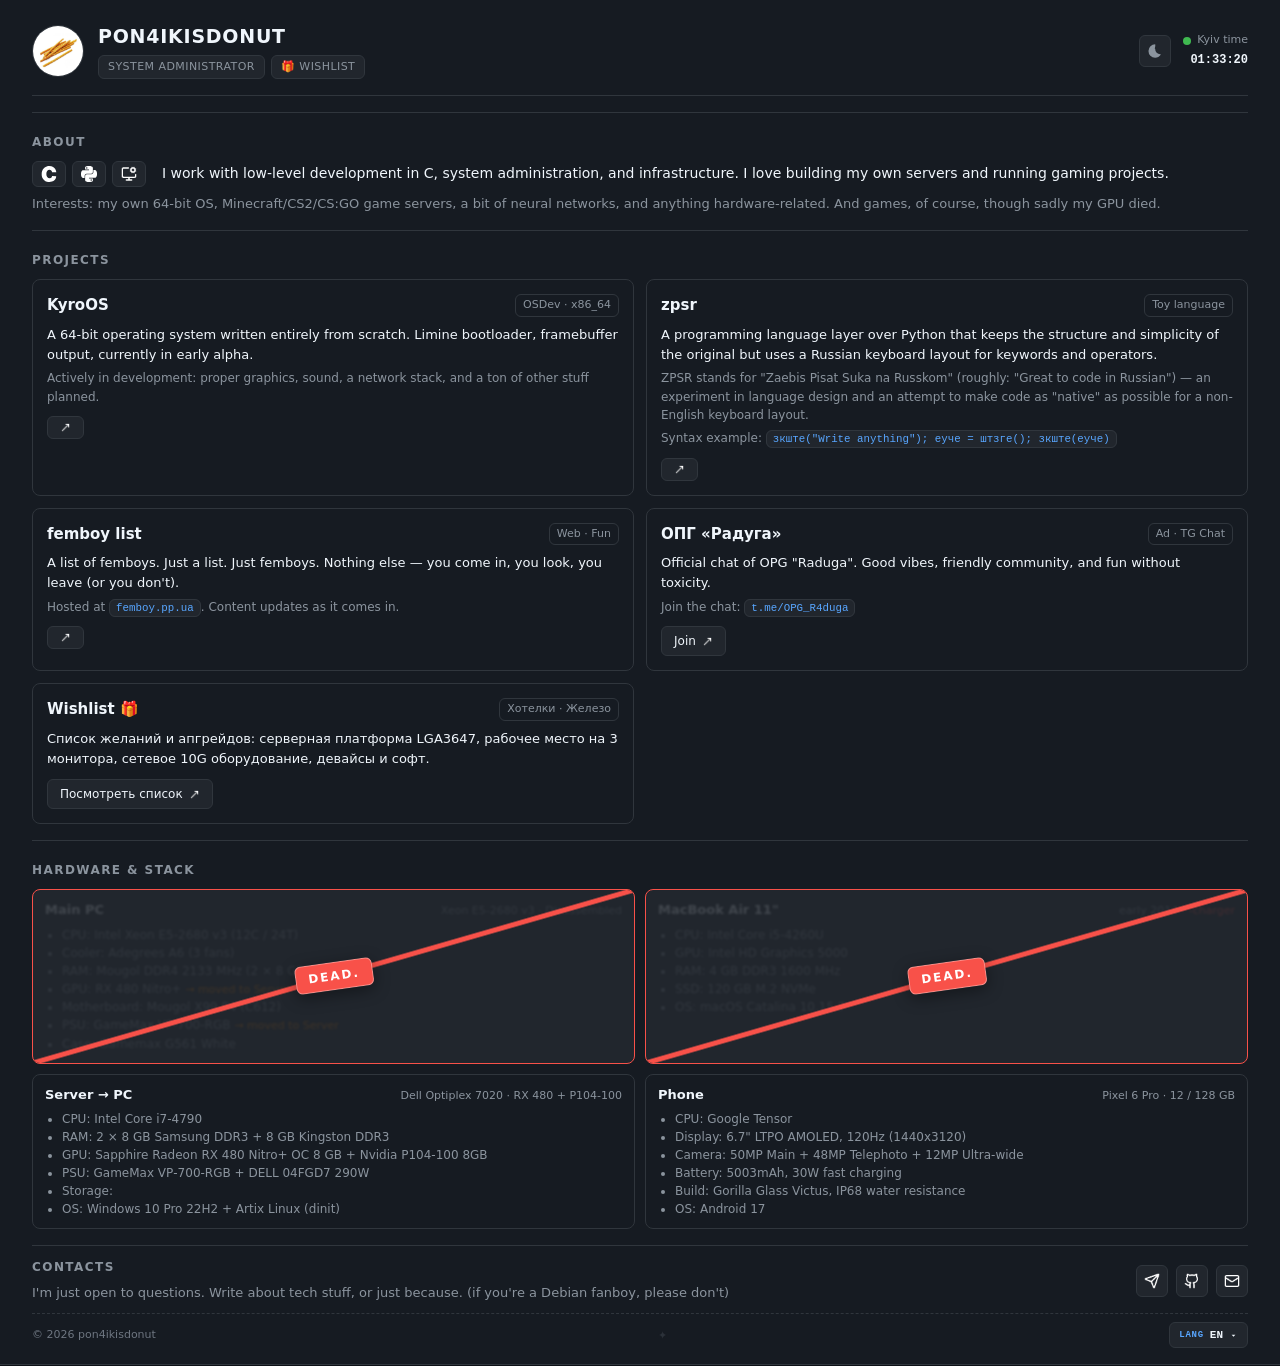
==== commit 945ced46: "feat: strict flat design with dark/light themes and gta frutiger aero cheatcode" ====
--- a/index.html
+++ b/index.html
@@ -9,9 +9,21 @@
       data-i18n-attr="content:meta.desc"
       content="гагагага да да это мой сайт я крутой да да ахахахахах."
     />
+    <meta name="color-scheme" content="dark light" />
     <meta name="theme-color" content="#0d1117" />
+    <script>
+      (function () {
+        try {
+          var t = localStorage.getItem("site_theme") || "dark";
+          document.documentElement.setAttribute("data-theme", t);
+          if (localStorage.getItem("aero_theme") === "1") {
+            document.documentElement.classList.add("aero-active");
+          }
+        } catch (e) {}
+      })();
+    </script>
     <link rel="icon" href="favicon.svg" type="image/svg+xml" />
-    <link rel="stylesheet" href="styles.css?v=100" />
+    <link rel="stylesheet" href="styles.css?v=110" />
   </head>
   <body>
     <div class="bg-glow"></div>
@@ -39,6 +51,12 @@
           </div>
 
           <div class="header-right">
+            <div class="header-actions">
+              <button class="theme-toggle-btn" id="theme-toggle" type="button" aria-label="Переключить тему" title="Переключить тему">
+                <svg class="theme-icon-moon" viewBox="0 0 24 24"><path d="M12.3 2a10 10 0 0 0-.19 20 10 10 0 0 0 8.39-4.54.5.5 0 0 0-.44-.76 7.5 7.5 0 0 1-7.76-7.76.5.5 0 0 0-.76-.44A9.92 9.92 0 0 0 12.3 2z"/></svg>
+                <svg class="theme-icon-sun" viewBox="0 0 24 24"><path d="M12 7a5 5 0 1 0 0 10 5 5 0 0 0 0-10zm0-5a1 1 0 0 0 1-1V.5a1 1 0 0 0-2 0V1a1 1 0 0 0 1 1zm0 20a1 1 0 0 0-1 1v.5a1 1 0 0 0 2 0V23a1 1 0 0 0-1-1zm10-10a1 1 0 0 0 1-1h.5a1 1 0 0 0 0-2H23a1 1 0 0 0-1 1zm-20 0a1 1 0 0 0-1-1H.5a1 1 0 0 0 0 2H1a1 1 0 0 0 1-1zm16.95-7.05a1 1 0 0 0 1.41-1.41l-.35-.36a1 1 0 1 0-1.42 1.42l.36.35zm-14.14 14.14a1 1 0 0 0-1.41 1.41l.35.36a1 1 0 0 0 1.42-1.42l-.36-.35zm14.14 0a1 1 0 0 0-1.41-1.41l-.36.35a1 1 0 1 0 1.42 1.42l.35-.36zM4.61 4.61a1 1 0 0 0 1.41 1.41l.36-.35a1 1 0 0 0-1.42-1.42l-.35.36z"/></svg>
+              </button>
+            </div>
             <div class="status-block">
               <div class="status-indicator">
                 <span class="dot"></span>
@@ -433,21 +451,6 @@
       })();
     </script>
 
-    <script>
-      (function () {
-        const key = "aero_theme";
-        document.addEventListener("DOMContentLoaded", function () {
-          const button = document.getElementById("aero-toggle");
-          if (!button) return;
-          const setTheme = (enabled) => {
-            document.body.classList.toggle("aero-theme", enabled);
-            button.setAttribute("aria-pressed", String(enabled));
-            button.setAttribute("aria-label", enabled ? "Вернуть обычный стиль" : "Включить стиль Windows XP / Frutiger Aero");
-          };
-          setTheme(localStorage.getItem(key) === "1");
-          button.addEventListener("click", () => { const enabled = !document.body.classList.contains("aero-theme"); localStorage.setItem(key, enabled ? "1" : "0"); setTheme(enabled); });
-        });
-      })();
-    </script>
+    <script src="theme-cheat.js?v=1"></script>
   </body>
 </html>
--- a/styles.css
+++ b/styles.css
@@ -1,23 +1,58 @@
+/* ==========================================================================
+   pon4ikisdonut.pp.ua — Main Stylesheet
+   Themes: Strict Flat Dark (default) / Flat Light / Frutiger Aero (Easter Egg)
+   ========================================================================== */
+
+/* --------------------------------------------------------------------------
+   1. Theme Variables & Base Tokens
+   -------------------------------------------------------------------------- */
 :root {
-  --bg: #020617;
-  --bg-elevated: #020817;
-  --bg-card: #020617;
-  --bg-soft: #020617;
-  --border-subtle: rgba(148, 163, 184, 0.35);
-  --border-strong: rgba(148, 163, 184, 0.6);
-  --accent: #38bdf8;
-  --accent-soft: rgba(56, 189, 248, 0.08);
-  --accent-strong: #0ea5e9;
-  --text: #e5e7eb;
-  --text-soft: #9ca3af;
-  --text-softer: #6b7280;
-  --danger: #ef4444;
-  --success: #22c55e;
-  --radius-lg: 20px;
-  --radius-xl: 26px;
-  --shadow-soft: 0 24px 80px rgba(15, 23, 42, 0.9);
-}
-
+  --bg: #0d1117;
+  --bg-shell: #161b22;
+  --bg-card: #161b22;
+  --bg-card-hover: #1c2128;
+  --bg-subtle: #21262d;
+  --border-subtle: #30363d;
+  --border-strong: #484f58;
+  --text: #f0f6fc;
+  --text-soft: #8b949e;
+  --text-softer: #6e7681;
+  --accent: #58a6ff;
+  --accent-soft: rgba(88, 166, 255, 0.12);
+  --accent-strong: #1f6feb;
+  --danger: #f85149;
+  --success: #3fb950;
+  --radius-sm: 6px;
+  --radius-md: 8px;
+  --radius-lg: 12px;
+  --card-shadow: none;
+  --transition-fast: 0.16s ease;
+  color-scheme: dark;
+}
+
+html[data-theme="light"] {
+  --bg: #f6f8fa;
+  --bg-shell: #ffffff;
+  --bg-card: #ffffff;
+  --bg-card-hover: #f3f4f6;
+  --bg-subtle: #eaeef2;
+  --border-subtle: #d0d7de;
+  --border-strong: #afb8c1;
+  --text: #1f2328;
+  --text-soft: #57606a;
+  --text-softer: #8c959f;
+  --accent: #0969da;
+  --accent-soft: rgba(9, 105, 218, 0.08);
+  --accent-strong: #0550ae;
+  --danger: #cf222e;
+  --success: #1a7f37;
+  --card-shadow: none;
+  color-scheme: light;
+}
+
+/* --------------------------------------------------------------------------
+   2. Reset & Typography
+   -------------------------------------------------------------------------- */
 *,
 *::before,
 *::after {
@@ -32,33 +67,44 @@
 
 body {
   min-height: 100vh;
-  font-family: system-ui, -apple-system, BlinkMacSystemFont, "Inter", sans-serif;
-  background-color: #0d1117;
-  color: var(--text);
+  font-family: system-ui, -apple-system, BlinkMacSystemFont, "Segoe UI", Roboto, "Inter", sans-serif;
+  background-color: var(--bg);
+  color: var(--text);
+  line-height: 1.5;
   -webkit-font-smoothing: antialiased;
-}
-
+  transition: background-color 0.22s ease, color 0.22s ease;
+}
+
+a {
+  color: var(--accent);
+  text-decoration: none;
+  transition: color var(--transition-fast);
+}
+
+a:hover {
+  color: var(--accent-strong);
+}
+
+code {
+  font-family: "JetBrains Mono", ui-monospace, Menlo, Monaco, Consolas, monospace;
+  font-size: 0.9em;
+  padding: 2px 6px;
+  border-radius: var(--radius-sm);
+  background-color: var(--bg-subtle);
+  border: 1px solid var(--border-subtle);
+  color: var(--accent);
+}
+
+/* Background Glow (disabled in flat mode, active in Aero) */
 .bg-glow {
-  position: fixed;
-  top: 0;
-  left: 0;
-  width: 100%;
-  height: 100%;
-  background: radial-gradient(circle at 50% -20%, rgba(56, 189, 248, 0.08), transparent 70%);
-  pointer-events: none;
-  z-index: -1;
-  animation: pulseGlow 8s ease-in-out infinite alternate;
-}
-
-@keyframes pulseGlow {
-  0% { opacity: 0.5; transform: scale(1); }
-  100% { opacity: 1; transform: scale(1.1); }
-}
-
+  display: none;
+}
+
+/* Page Entrance Animation */
 @keyframes fadeInUp {
   from {
     opacity: 0;
-    transform: translateY(15px);
+    transform: translateY(12px);
   }
   to {
     opacity: 1;
@@ -67,15 +113,18 @@
 }
 
 .animate-in {
-  animation: fadeInUp 0.7s cubic-bezier(0.2, 0.8, 0.2, 1) both;
-}
-
-.site-header.animate-in { animation-delay: 0.1s; }
-#about.animate-in { animation-delay: 0.2s; }
-#projects.animate-in { animation-delay: 0.3s; }
-#stack.animate-in { animation-delay: 0.4s; }
-#contacts.animate-in { animation-delay: 0.5s; }
-
+  animation: fadeInUp 0.5s cubic-bezier(0.16, 1, 0.3, 1) both;
+}
+
+.site-header.animate-in { animation-delay: 0.05s; }
+#about.animate-in { animation-delay: 0.12s; }
+#projects.animate-in { animation-delay: 0.18s; }
+#stack.animate-in { animation-delay: 0.24s; }
+#contacts.animate-in { animation-delay: 0.3s; }
+
+/* --------------------------------------------------------------------------
+   3. Main Layout Shell (Flat, Strict 2017-2019 Minimalist)
+   -------------------------------------------------------------------------- */
 .page {
   min-height: 100vh;
 }
@@ -86,12 +135,11 @@
   min-height: 100vh;
   display: flex;
   flex-direction: column;
-  background-color: #020617;
-  border-radius: 0;
-  border: 1px solid rgba(31, 41, 55, 0.9);
-  box-shadow: none;
+  background-color: var(--bg-shell);
+  border-bottom: 1px solid var(--border-subtle);
+  box-shadow: var(--card-shadow);
   padding: 20px 16px 14px;
-  backdrop-filter: blur(22px);
+  transition: background-color 0.22s ease, border-color 0.22s ease;
 }
 
 @media (min-width: 768px) {
@@ -100,13 +148,17 @@
   }
 }
 
+/* --------------------------------------------------------------------------
+   4. Site Header
+   -------------------------------------------------------------------------- */
 .site-header {
   display: flex;
   align-items: center;
   justify-content: space-between;
   gap: 16px;
   padding-bottom: 16px;
-  border-bottom: 1px solid rgba(148, 163, 184, 0.32);
+  border-bottom: 1px solid var(--border-subtle);
+  transition: border-color 0.22s ease;
 }
 
 .identity {
@@ -116,14 +168,17 @@
 }
 
 .avatar {
-  width: 56px;
-  height: 56px;
+  width: 52px;
+  height: 52px;
   border-radius: 999px;
-  background: #111827;
+  background: var(--bg-subtle);
+  border: 1px solid var(--border-subtle);
   display: inline-flex;
   align-items: center;
   justify-content: center;
   overflow: hidden;
+  flex-shrink: 0;
+  transition: border-color var(--transition-fast), transform var(--transition-fast);
 }
 
 .avatar-img {
@@ -132,10 +187,6 @@
   object-fit: cover;
 }
 
-.avatar::after {
-  content: none;
-}
-
 .identity-text {
   display: flex;
   flex-direction: column;
@@ -143,9 +194,11 @@
 }
 
 .nickname {
-  font-size: 20px;
-  letter-spacing: 0.06em;
+  font-size: 19px;
+  font-weight: 700;
+  letter-spacing: 0.04em;
   text-transform: uppercase;
+  color: var(--text);
 }
 
 .status-line {
@@ -155,27 +208,48 @@
 }
 
 .status-pill {
-  padding: 4px 10px;
-  border-radius: 999px;
-  background: rgba(15, 23, 42, 0.8);
-  border: 1px solid rgba(148, 163, 184, 0.45);
+  padding: 3px 9px;
+  border-radius: var(--radius-sm);
+  background: var(--bg-subtle);
+  border: 1px solid var(--border-subtle);
   color: var(--text-soft);
   font-size: 11px;
-  letter-spacing: 0.09em;
+  font-weight: 500;
+  letter-spacing: 0.04em;
   text-transform: uppercase;
+  transition: background-color var(--transition-fast), border-color var(--transition-fast), color var(--transition-fast);
 }
 
 .status-pill--link {
   text-decoration: none;
   cursor: pointer;
-  transition: border-color 0.15s ease, color 0.15s ease, background-color 0.15s ease, transform 0.15s ease;
+  display: inline-flex;
+  align-items: center;
+  gap: 4px;
 }
 
 .status-pill--link:hover {
   border-color: var(--accent);
-  color: #fff;
-  background-color: rgba(56, 189, 248, 0.15);
-  transform: translateY(-1px);
+  color: var(--accent);
+  background-color: var(--accent-soft);
+}
+
+.header-right {
+  display: flex;
+  align-items: center;
+  gap: 12px;
+}
+
+@media (max-width: 700px) {
+  .site-header {
+    flex-direction: column;
+    align-items: flex-start;
+  }
+  .header-right {
+    width: 100%;
+    justify-content: space-between;
+    margin-top: 8px;
+  }
 }
 
 .status-block {
@@ -183,79 +257,225 @@
   flex-direction: column;
   align-items: flex-end;
   gap: 2px;
+  font-size: 11px;
+}
+
+.status-indicator {
+  display: flex;
+  align-items: center;
+  gap: 6px;
+  color: var(--text-soft);
+}
+
+.status-indicator .dot {
+  width: 8px;
+  height: 8px;
+  border-radius: 999px;
+  background-color: var(--success);
+}
+
+.status-time {
+  font-family: "JetBrains Mono", ui-monospace, Menlo, Monaco, Consolas, monospace;
   font-size: 12px;
-}
-
-.status-indicator {
+  font-weight: 600;
+  color: var(--text);
+}
+
+/* --------------------------------------------------------------------------
+   5. Controls (Theme Toggle & Language Selector)
+   -------------------------------------------------------------------------- */
+.header-actions {
+  display: flex;
+  align-items: center;
+  gap: 8px;
+}
+
+.theme-toggle-btn {
+  display: inline-flex;
+  align-items: center;
+  justify-content: center;
+  width: 32px;
+  height: 32px;
+  padding: 0;
+  border-radius: var(--radius-sm);
+  background: var(--bg-subtle);
+  border: 1px solid var(--border-subtle);
+  color: var(--text-soft);
+  cursor: pointer;
+  transition: border-color var(--transition-fast), color var(--transition-fast), background-color var(--transition-fast);
+}
+
+.theme-toggle-btn:hover {
+  border-color: var(--accent);
+  color: var(--accent);
+  background-color: var(--accent-soft);
+}
+
+.theme-toggle-btn svg {
+  width: 16px;
+  height: 16px;
+  fill: currentColor;
+}
+
+/* Sun/Moon icon switching */
+.theme-icon-sun { display: none; }
+.theme-icon-moon { display: block; }
+
+html[data-theme="light"] .theme-icon-sun { display: block; }
+html[data-theme="light"] .theme-icon-moon { display: none; }
+
+.lang-switch {
+  position: relative;
+  z-index: 30;
+}
+
+.lang-btn {
   display: flex;
   align-items: center;
   gap: 6px;
-  color: var(--text-soft);
-}
-
-.status-indicator .dot {
-  width: 9px;
-  height: 9px;
-  border-radius: 999px;
-  background-color: #22c55e;
-}
-
-.status-time {
-  font-family: "JetBrains Mono", ui-monospace, Menlo, Monaco, Consolas, "Liberation Mono",
-    "Courier New", monospace;
-  color: var(--text);
-}
-
+  padding: 6px 9px;
+  border-radius: var(--radius-sm);
+  border: 1px solid var(--border-subtle);
+  background: var(--bg-subtle);
+  color: var(--text);
+  font-family: "JetBrains Mono", ui-monospace, Menlo, Monaco, Consolas, monospace;
+  font-size: 11px;
+  font-weight: 600;
+  cursor: pointer;
+  transition: border-color var(--transition-fast), color var(--transition-fast);
+}
+
+.lang-btn::before {
+  content: "LANG";
+  color: var(--accent);
+  font-size: 9px;
+  letter-spacing: 0.08em;
+}
+
+.lang-btn:hover {
+  border-color: var(--accent);
+  color: var(--accent);
+}
+
+.lang-btn svg {
+  transition: transform 0.15s ease;
+  flex-shrink: 0;
+}
+
+.lang-switch.open .lang-btn svg {
+  transform: rotate(180deg);
+}
+
+.lang-menu {
+  position: absolute;
+  bottom: calc(100% + 6px);
+  top: auto;
+  right: 0;
+  min-width: 120px;
+  margin: 0;
+  padding: 4px;
+  list-style: none;
+  border-radius: var(--radius-sm);
+  border: 1px solid var(--border-subtle);
+  background: var(--bg-shell);
+  box-shadow: 0 8px 24px rgba(0, 0, 0, 0.3);
+  display: none;
+  z-index: 20;
+}
+
+.lang-switch.open .lang-menu {
+  display: block;
+}
+
+.lang-menu li {
+  display: flex;
+  align-items: center;
+  gap: 8px;
+  padding: 6px 10px;
+  font-family: "JetBrains Mono", ui-monospace, Menlo, Monaco, Consolas, monospace;
+  font-size: 11px;
+  color: var(--text-soft);
+  border-radius: 4px;
+  cursor: pointer;
+  transition: background-color var(--transition-fast), color var(--transition-fast);
+}
+
+.lang-menu li::before {
+  content: ">";
+  color: var(--accent);
+  opacity: 0;
+}
+
+.lang-menu li:hover,
+.lang-menu li.active {
+  background: var(--accent-soft);
+  color: var(--accent);
+}
+
+.lang-menu li:hover::before,
+.lang-menu li.active::before {
+  opacity: 1;
+}
+
+.lang-menu li.active {
+  font-weight: 600;
+}
+
+/* --------------------------------------------------------------------------
+   6. Sections & Flat Components
+   -------------------------------------------------------------------------- */
 .section {
   padding-top: 20px;
   margin-top: 16px;
-  border-top: 1px solid rgba(31, 41, 55, 0.9);
-}
-
-.section:last-of-type {
-  border-bottom: none;
+  border-top: 1px solid var(--border-subtle);
+  transition: border-color 0.22s ease;
 }
 
 .section-title {
-  margin: 0 0 8px;
+  margin: 0 0 10px;
   font-size: 12px;
-  letter-spacing: 0.16em;
+  letter-spacing: 0.12em;
   text-transform: uppercase;
   color: var(--text-soft);
+  font-weight: 700;
 }
 
 .section-body {
   display: flex;
   flex-direction: column;
   gap: 12px;
-}
-
-.two-cols {
-  display: grid;
-  grid-template-columns: minmax(0, 1.1fr) minmax(0, 2fr);
-  gap: 16px;
-}
-
-@media (max-width: 700px) {
-  .two-cols {
-    grid-template-columns: minmax(0, 1fr);
-  }
 }
 
 .section-text {
   margin: 0;
   font-size: 14px;
-  line-height: 1.7;
+  line-height: 1.65;
+  color: var(--text);
 }
 
 .section-text.subtle {
-  color: var(--text-softer);
+  color: var(--text-soft);
+  font-size: 13px;
+  margin-top: 6px;
+}
+
+.about-content {
+  display: flex;
+  align-items: center;
+  gap: 16px;
+}
+
+@media (max-width: 700px) {
+  .about-content {
+    flex-direction: column;
+    align-items: flex-start;
+  }
 }
 
 .chips {
   display: flex;
   flex-wrap: wrap;
-  gap: 8px;
+  gap: 6px;
   flex-shrink: 0;
 }
 
@@ -263,16 +483,54 @@
   display: inline-flex;
   align-items: center;
   justify-content: center;
-  padding: 4px 10px;
-  border-radius: 999px;
-  border: 1px solid rgba(75, 85, 99, 0.9);
-  background-color: transparent;
+  padding: 4px 8px;
+  border-radius: var(--radius-sm);
+  border: 1px solid var(--border-subtle);
+  background-color: var(--bg-subtle);
   font-size: 11px;
   color: var(--text);
-  letter-spacing: 0.06em;
-  text-transform: uppercase;
-}
-
+  letter-spacing: 0.04em;
+  transition: border-color var(--transition-fast), background-color var(--transition-fast);
+}
+
+.chip:hover {
+  border-color: var(--accent);
+}
+
+/* Icons filter handling for Dark vs Light */
+.icon {
+  display: block;
+}
+
+.icon--chip {
+  width: 16px;
+  height: 16px;
+}
+
+.icon--external {
+  width: 11px;
+  height: 11px;
+}
+
+.icon--social {
+  width: 16px;
+  height: 16px;
+  object-fit: contain;
+}
+
+/* In dark mode, invert black icons to white */
+:root .icon:not(.avatar-img) {
+  filter: invert(1);
+}
+
+/* In light mode, keep original black icons */
+html[data-theme="light"] .icon:not(.avatar-img) {
+  filter: none;
+}
+
+/* --------------------------------------------------------------------------
+   7. Projects Grid (Strict Flat Cards)
+   -------------------------------------------------------------------------- */
 .projects-grid {
   display: grid;
   grid-template-columns: repeat(2, minmax(0, 1fr));
@@ -286,10 +544,18 @@
 }
 
 .project-card {
-  border-radius: 16px;
-  border: 1px solid rgba(31, 41, 55, 0.9);
-  background-color: #020617;
-  padding: 12px 12px 10px;
+  border-radius: var(--radius-md);
+  border: 1px solid var(--border-subtle);
+  background-color: var(--bg-card);
+  padding: 14px;
+  display: flex;
+  flex-direction: column;
+  transition: border-color var(--transition-fast), background-color var(--transition-fast);
+}
+
+.project-card:hover {
+  border-color: var(--border-strong);
+  background-color: var(--bg-card-hover);
 }
 
 .project-header {
@@ -297,35 +563,37 @@
   align-items: center;
   justify-content: space-between;
   gap: 8px;
-  margin-bottom: 6px;
+  margin-bottom: 8px;
 }
 
 .project-title {
   margin: 0;
   font-size: 15px;
+  font-weight: 600;
 }
 
 .project-title a {
   color: var(--text);
-  text-decoration: none;
 }
 
 .project-title a:hover {
-  color: var(--accent-strong);
+  color: var(--accent);
 }
 
 .project-tag {
   font-size: 11px;
   color: var(--text-soft);
-  border-radius: 999px;
-  border: 1px solid rgba(148, 163, 184, 0.5);
-  padding: 3px 8px;
+  border-radius: var(--radius-sm);
+  border: 1px solid var(--border-subtle);
+  padding: 2px 7px;
+  white-space: nowrap;
 }
 
 .project-text {
   margin: 0;
   font-size: 13px;
-  line-height: 1.6;
+  line-height: 1.55;
+  color: var(--text);
 }
 
 .project-text + .project-text {
@@ -333,13 +601,14 @@
 }
 
 .project-text.subtle {
-  color: var(--text-softer);
+  color: var(--text-soft);
+  font-size: 12px;
 }
 
 .project-actions {
-  margin-top: 8px;
-  display: flex;
-  gap: 6px;
+  margin-top: 10px;
+  display: flex;
+  gap: 8px;
   flex-wrap: wrap;
 }
 
@@ -348,20 +617,25 @@
   align-items: center;
   justify-content: center;
   gap: 6px;
-  padding: 6px 12px;
-  border-radius: 999px;
-  border: 1px solid rgba(55, 65, 81, 0.9);
-  background-color: transparent;
+  padding: 5px 12px;
+  border-radius: var(--radius-sm);
+  border: 1px solid var(--border-subtle);
+  background-color: var(--bg-subtle);
   color: var(--text);
   font-size: 12px;
-  text-decoration: none;
+  font-weight: 500;
+  transition: border-color var(--transition-fast), background-color var(--transition-fast), color var(--transition-fast);
 }
 
 .project-button:hover {
-  border-color: var(--accent-strong);
-  background-color: rgba(15, 23, 42, 0.9);
-}
-
+  border-color: var(--accent);
+  color: var(--accent);
+  background-color: var(--accent-soft);
+}
+
+/* --------------------------------------------------------------------------
+   8. Hardware & Stack Grid (Strict Flat)
+   -------------------------------------------------------------------------- */
 .hardware-grid {
   display: grid;
   grid-template-columns: repeat(2, minmax(0, 1fr));
@@ -376,13 +650,18 @@
 
 .hardware-item {
   position: relative;
-  border-radius: 14px;
-  border: 1px solid rgba(31, 41, 55, 0.9);
-  background-color: #020617;
-  padding: 8px 10px 8px;
-}
-
-.hardware-item summary, 
+  border-radius: var(--radius-md);
+  border: 1px solid var(--border-subtle);
+  background-color: var(--bg-card);
+  padding: 10px 12px;
+  transition: border-color var(--transition-fast), background-color var(--transition-fast);
+}
+
+.hardware-item:hover {
+  border-color: var(--border-strong);
+}
+
+.hardware-item summary,
 .hw-summary-mock {
   display: flex;
   align-items: baseline;
@@ -396,13 +675,10 @@
   display: none;
 }
 
-.hardware-item[open] {
-  border-color: rgba(56, 189, 248, 0.7);
-}
-
 .hw-title {
   font-size: 13px;
   font-weight: 600;
+  color: var(--text);
 }
 
 .hw-meta {
@@ -418,168 +694,25 @@
   margin: 0;
   padding-left: 17px;
   font-size: 12px;
-  color: var(--text-softer);
+  color: var(--text-soft);
   line-height: 1.5;
 }
 
-.dot {
-  width: 9px;
-  height: 9px;
-  border-radius: 999px;
-}
-
-.site-footer {
-  padding-top: 14px;
-  margin-top: auto;
-  display: flex;
-  flex-direction: column;
-  gap: 10px;
-}
-
-.footer-main {
-  display: flex;
-  justify-content: space-between;
-  align-items: center;
-  gap: 16px;
-  border-top: 1px solid rgba(148, 163, 184, 0.32);
-  padding-top: 10px;
-}
-
-.footer-left {
-  max-width: 60%;
-}
-
-.footer-title {
-  font-size: 13px;
-  letter-spacing: 0.14em;
-  text-transform: uppercase;
-  color: var(--text-soft);
-  margin-bottom: 4px;
-}
-
-.social-links {
-  display: flex;
-  flex-wrap: wrap;
-  gap: 8px;
-  align-items: center;
-}
-
-.social-links a {
-  display: inline-flex;
-  align-items: center;
-  justify-content: center;
-  width: 32px;
-  height: 32px;
-  padding: 0;
-  border-radius: 999px;
-  border: 1px solid rgba(55, 65, 81, 0.9);
-  background-color: transparent;
-  color: var(--text);
-  text-decoration: none;
-  transition: background-color 0.14s ease, border-color 0.14s ease, color 0.14s ease;
-}
-
-.social-links a:hover {
-  border-color: var(--accent-strong);
-  background-color: rgba(15, 23, 42, 0.9);
-}
-
-.icon {
-  display: block;
-}
-
-.about-content {
-  display: flex;
-  align-items: center;
-  gap: 16px;
-}
-
-@media (max-width: 700px) {
-  .about-content {
-    flex-direction: column;
-    align-items: flex-start;
-  }
-}
-
-.icon--social {
-  width: 16px;
-  height: 16px;
-  object-fit: contain;
-}
-
-.icon--external {
-  width: 11px;
-  height: 11px;
-}
-
-.icon--chip {
-  width: 16px;
-  height: 16px;
-}
-
-.icon:not(.avatar-img) {
-  filter: invert(1);
-}
-
-.footer-bottom {
-  display: flex;
-  justify-content: space-between;
-  align-items: center;
-  flex-wrap: wrap;
-  gap: 8px;
-  border-top: 1px dashed rgba(148, 163, 184, 0.32);
-  padding-top: 8px;
-  font-size: 11px;
-  color: var(--text-softer);
-}
-
-@media (max-width: 700px) {
-  .site-header {
-    flex-direction: column;
-    align-items: flex-start;
-  }
-
-  .footer-main {
-    flex-direction: column;
-  }
-
-  .footer-left {
-    max-width: 100%;
-  }
-}
-
-a {
-  color: var(--accent);
-}
-
-a:hover {
-  color: var(--accent-strong);
-}
-
-/* ==========================================================================
-   ОФОРМЛЕНИЕ ДЛЯ МЁРТВОГО ЖЕЛЕЗА (.hw-dead)
-   ========================================================================== */
-
+/* Dead Hardware Styling (.hw-dead) */
 .hardware-item.hw-dead {
-  background-color: #1e293b !important; /* Насыщенный темно-серый Slate-800 */
-  border: 1px solid #ef4444 !important;  /* Четкая красная рамка */
-  overflow: hidden;                      /* Обрезает вылезающий за края градиент */
+  background-color: var(--bg-subtle) !important;
+  border: 1px solid var(--danger) !important;
+  overflow: hidden;
   user-select: none;
   cursor: not-allowed;
 }
 
-/* Затеняем и слегка блюрим внутренности, чтобы создать эффект "неактивности" */
 .hardware-item.hw-dead .hw-summary-mock,
 .hardware-item.hw-dead .hw-body {
-  opacity: 0.12;
+  opacity: 0.15;
   filter: blur(0.8px);
 }
 
-/* 
-   Адаптивная диагональная полоса через градиент. 
-   linear-gradient(to bottom right) рассчитывает математическую диагональ САМ.
-   Линия всегда будет идти строго из угла в угол, при любых размерах плашки.
-*/
 .hardware-item.hw-dead::before {
   content: "";
   position: absolute;
@@ -587,15 +720,11 @@
   left: 0;
   width: 100%;
   height: 100%;
-  /* 
-     Делаем прозрачный градиент, где ровно по центру (от 49% до 51%) 
-     отрисовывается сплошная красная полоса толщиной в пару пикселей.
-  */
   background: linear-gradient(
     to bottom right,
     transparent 49%,
-    #ef4444 49.5%,
-    #ef4444 50.5%,
+    var(--danger) 49.5%,
+    var(--danger) 50.5%,
     transparent 51%
   );
   pointer-events: none;
@@ -607,22 +736,22 @@
   position: absolute;
   top: 50%;
   left: 50%;
-  transform: translate(-50%, -50%) rotate(-8deg); 
-  background-color: #ef4444;
+  transform: translate(-50%, -50%) rotate(-8deg);
+  background-color: var(--danger);
   color: #ffffff;
-  font-size: 13px;
+  font-size: 12px;
   font-weight: 900;
-  letter-spacing: 0.18em;
-  padding: 4px 14px;
-  border-radius: 4px;
+  letter-spacing: 0.16em;
+  padding: 4px 12px;
+  border-radius: var(--radius-sm);
   border: 1px solid rgba(255, 255, 255, 0.35);
-  box-shadow: 0 4px 20px rgba(0, 0, 0, 0.7);
+  box-shadow: 0 4px 16px rgba(0, 0, 0, 0.4);
   z-index: 3;
   white-space: nowrap;
 }
 
 .badge-moved {
-  color: #fbbf24;
+  color: #d97706;
   font-size: 11px;
 }
 
@@ -632,428 +761,310 @@
 }
 
 .badge-subtle {
-  color: #f87171;
-}
-
-.header-right {
-  display: flex;
-  align-items: flex-end;
-  gap: 14px;
-}
-
-@media (max-width: 700px) {
-  .header-right {
-    flex-direction: column;
-    align-items: stretch;
-    gap: 10px;
-    width: 100%;
-  }
-}
-
-/* Crossed-out GPU in server spec */
+  color: var(--danger);
+}
+
 .hw-dead-gpu {
   text-decoration: line-through;
-  text-decoration-color: #ef4444;
+  text-decoration-color: var(--danger);
   color: var(--text-softer);
   opacity: 0.7;
 }
 
-.lang-switch {
+/* --------------------------------------------------------------------------
+   9. Footer
+   -------------------------------------------------------------------------- */
+.site-footer {
+  padding-top: 16px;
+  margin-top: auto;
+  display: flex;
+  flex-direction: column;
+  gap: 10px;
+}
+
+.footer-main {
+  display: flex;
+  justify-content: space-between;
+  align-items: center;
+  gap: 16px;
+  border-top: 1px solid var(--border-subtle);
+  padding-top: 12px;
+}
+
+@media (max-width: 700px) {
+  .footer-main {
+    flex-direction: column;
+    align-items: flex-start;
+  }
+}
+
+.footer-title {
+  font-size: 12px;
+  letter-spacing: 0.12em;
+  text-transform: uppercase;
+  color: var(--text-soft);
+  margin-bottom: 4px;
+  font-weight: 600;
+}
+
+.social-links {
+  display: flex;
+  flex-wrap: wrap;
+  gap: 8px;
+  align-items: center;
+}
+
+.social-links a {
+  display: inline-flex;
+  align-items: center;
+  justify-content: center;
+  width: 32px;
+  height: 32px;
+  padding: 0;
+  border-radius: var(--radius-sm);
+  border: 1px solid var(--border-subtle);
+  background-color: var(--bg-subtle);
+  color: var(--text);
+  transition: border-color var(--transition-fast), background-color var(--transition-fast);
+}
+
+.social-links a:hover {
+  border-color: var(--accent);
+  background-color: var(--accent-soft);
+}
+
+.footer-bottom {
+  display: flex;
+  justify-content: space-between;
+  align-items: center;
+  flex-wrap: wrap;
+  gap: 8px;
+  border-top: 1px dashed var(--border-subtle);
+  padding-top: 8px;
+  font-size: 11px;
+  color: var(--text-softer);
+}
+
+.aero-toggle {
+  width: 16px;
+  height: 16px;
+  padding: 0;
+  border: 0;
+  border-radius: 50%;
+  background: transparent;
+  color: var(--text-softer);
+  cursor: pointer;
+  font-size: 11px;
+  opacity: 0.25;
+  transition: opacity var(--transition-fast), color var(--transition-fast);
+}
+
+.aero-toggle:hover,
+.aero-toggle:focus-visible {
+  opacity: 1;
+  color: var(--accent);
+}
+
+/* --------------------------------------------------------------------------
+   10. Wishlist Styles (Flat Minimalist)
+   -------------------------------------------------------------------------- */
+.wishlist-top-bar {
+  display: flex;
+  align-items: center;
+  justify-content: space-between;
+  flex-wrap: wrap;
+  gap: 16px;
+  padding: 16px 20px;
+  margin-bottom: 24px;
+  border-radius: var(--radius-lg);
+  background: var(--bg-card);
+  border: 1px solid var(--border-subtle);
+  transition: background-color 0.22s ease, border-color 0.22s ease;
+}
+
+.wishlist-top-info {
+  display: flex;
+  flex-direction: column;
+  gap: 4px;
+}
+
+.wishlist-top-title {
+  font-size: 18px;
+  font-weight: 700;
+  color: var(--text);
+  letter-spacing: 0.02em;
+}
+
+.wishlist-top-sub {
+  font-size: 13px;
+  color: var(--text-soft);
+}
+
+.wishlist-contact-btn {
+  display: inline-flex;
+  align-items: center;
+  gap: 8px;
+  padding: 9px 18px;
+  border-radius: var(--radius-sm);
+  background: var(--accent);
+  color: #ffffff !important;
+  font-size: 13px;
+  font-weight: 600;
+  text-decoration: none;
+  border: 1px solid var(--accent-strong);
+  transition: background-color var(--transition-fast), border-color var(--transition-fast);
+}
+
+.wishlist-contact-btn:hover {
+  background: var(--accent-strong);
+}
+
+.wishlist-contact-btn .icon--contact {
+  width: 18px;
+  height: 18px;
+  object-fit: contain;
+  filter: brightness(0) invert(1);
+}
+
+.wishlist-nav-back {
+  display: inline-flex;
+  align-items: center;
+  gap: 6px;
+  padding: 5px 12px;
+  border-radius: var(--radius-sm);
+  border: 1px solid var(--border-subtle);
+  background: var(--bg-subtle);
+  color: var(--text-soft);
+  font-size: 12px;
+  font-weight: 500;
+  text-decoration: none;
+  transition: border-color var(--transition-fast), color var(--transition-fast);
+}
+
+.wishlist-nav-back:hover {
+  border-color: var(--accent);
+  color: var(--accent);
+}
+
+.wishlist-section-header {
+  margin: 28px 0 14px;
+  padding-bottom: 8px;
+  border-bottom: 1px solid var(--border-subtle);
+  display: flex;
+  align-items: center;
+  justify-content: space-between;
+}
+
+.wishlist-section-title {
+  margin: 0;
+  font-size: 13px;
+  letter-spacing: 0.12em;
+  text-transform: uppercase;
+  color: var(--accent);
+  font-weight: 700;
+}
+
+.wishlist-grid {
+  display: grid;
+  grid-template-columns: repeat(auto-fill, minmax(290px, 1fr));
+  gap: 16px;
+}
+
+.wishlist-card {
+  display: flex;
+  flex-direction: column;
+  border-radius: var(--radius-md);
+  border: 1px solid var(--border-subtle);
+  background-color: var(--bg-card);
+  padding: 14px;
+  transition: border-color var(--transition-fast), background-color var(--transition-fast);
+}
+
+.wishlist-card:hover {
+  border-color: var(--border-strong);
+  background-color: var(--bg-card-hover);
+}
+
+.wishlist-card-media {
   position: relative;
-  z-index: 30;
-}
-
-.lang-btn {
-  display: flex;
-  align-items: center;
-  gap: 5px;
-  min-width: 0;
+  width: 100%;
+  height: 180px;
+  border-radius: var(--radius-sm);
+  background: var(--bg-subtle);
+  border: 1px solid var(--border-subtle);
+  display: flex;
+  align-items: center;
+  justify-content: center;
+  overflow: hidden;
+  margin-bottom: 12px;
+}
+
+.wishlist-card-img {
+  max-width: 86%;
+  max-height: 86%;
+  object-fit: contain;
+  transition: transform 0.25s ease;
+}
+
+.wishlist-card:hover .wishlist-card-img {
+  transform: scale(1.04);
+}
+
+.wishlist-card-media-multi {
+  display: flex;
+  gap: 8px;
+  align-items: center;
+  justify-content: center;
+  padding: 8px;
+}
+
+.wishlist-card-media-multi .wishlist-card-img {
+  max-width: 48%;
+  max-height: 88%;
+}
+
+.wishlist-card-header {
+  display: flex;
+  align-items: flex-start;
   justify-content: space-between;
-  padding: 4px 8px;
-  border-radius: 6px;
-  border: 1px solid rgba(56, 189, 248, 0.28);
-  background: rgba(2, 6, 23, 0.86);
-  color: var(--text);
-  font-family: "JetBrains Mono", ui-monospace, Menlo, Monaco, Consolas, monospace, "Noto Sans SC", "Microsoft YaHei", sans-serif;
-  font-size: 10px;
+  gap: 8px;
+  margin-bottom: 6px;
+}
+
+.wishlist-card-title {
+  margin: 0;
+  font-size: 14px;
   font-weight: 600;
-  letter-spacing: 0.04em;
-  cursor: pointer;
-  transition: border-color 0.15s ease, color 0.15s ease, background-color 0.15s ease;
-}
-
-.lang-btn::before {
-  content: "LANG";
-  color: var(--accent);
-  font-size: 8px;
-  letter-spacing: 0.12em;
-}
-
-.lang-btn:hover {
-  border-color: var(--accent-strong);
-  color: var(--text);
-  background: rgba(14, 165, 233, 0.1);
-}
-
-.lang-btn svg {
-  transition: transform 0.15s ease;
+  color: var(--text);
+  line-height: 1.35;
+}
+
+.wishlist-card-tag {
+  font-size: 11px;
+  color: var(--text-soft);
+  border-radius: var(--radius-sm);
+  border: 1px solid var(--border-subtle);
+  padding: 2px 7px;
+  white-space: nowrap;
   flex-shrink: 0;
 }
 
-.lang-switch.open .lang-btn svg {
-  transform: rotate(180deg);
-}
-
-.lang-menu {
-  position: absolute;
-  bottom: calc(100% + 6px);
-  top: auto;
-  right: 0;
-  min-width: 120px;
+.wishlist-card-desc {
   margin: 0;
-  padding: 5px;
-  list-style: none;
-  border-radius: 10px;
-  border: 1px solid rgba(56, 189, 248, 0.3);
-  background: #060d1e;
-  box-shadow: 0 12px 32px rgba(0, 0, 0, 0.6);
-  backdrop-filter: blur(16px);
-  display: none;
-  z-index: 20;
-}
-
-.lang-switch.open .lang-menu {
-  display: block;
-}
-
-.lang-menu li {
-  display: flex;
-  align-items: center;
-  gap: 8px;
-  padding: 7px 9px;
-  font-family: "JetBrains Mono", ui-monospace, Menlo, Monaco, Consolas, monospace, "Noto Sans SC", "Microsoft YaHei", sans-serif;
-  font-size: 11px;
-  color: var(--text-soft);
-  border-radius: 6px;
-  cursor: pointer;
-  transition: background-color 0.12s ease, color 0.12s ease;
-}
-
-.lang-menu li::before {
-  content: ">";
-  color: var(--accent);
-  opacity: 0;
-}
-
-.lang-menu li:hover,
-.lang-menu li.active {
-  background: rgba(56, 189, 248, 0.12);
-  color: var(--accent);
-}
-
-.lang-menu li:hover::before,
-.lang-menu li.active::before {
-  opacity: 1;
-}
-
-.lang-menu li.active {
-  font-weight: 600;
-}
-
-.music-player {
-  width: min(340px, 100%);
-  display: flex;
-  flex-direction: column;
-  gap: 6px;
-  padding: 8px 10px;
-  border-radius: 10px;
-  border: 1px solid rgba(56, 189, 248, 0.28);
-  background: linear-gradient(135deg, rgba(7, 18, 40, 0.98), rgba(2, 6, 23, 0.96));
-  box-shadow:
-    inset 0 1px 0 rgba(255, 255, 255, 0.04),
-    0 8px 24px rgba(0, 0, 0, 0.35);
-  backdrop-filter: blur(16px);
-  font-family: "JetBrains Mono", ui-monospace, Menlo, Monaco, Consolas, monospace;
-}
-
-.mp-topline,
-.mp-main,
-.mp-time-row,
-.mp-volume {
-  display: flex;
-  align-items: center;
-}
-
-.mp-topline {
-  justify-content: space-between;
-}
-
-.mp-label {
-  color: var(--accent);
-  font-size: 9px;
-  letter-spacing: 0.15em;
-}
-
-.mp-toggle-playlist,
-.mp-btn,
-.mp-mute-btn {
-  border: 0;
-  padding: 0;
-  color: var(--text-soft);
-  background: transparent;
-  cursor: pointer;
-  font: inherit;
-  font-size: 10px;
-  transition: color 0.15s ease;
-}
-
-.mp-toggle-playlist:hover,
-.mp-btn:hover,
-.mp-mute-btn:hover {
-  color: var(--accent);
-}
-
-.mp-main {
-  gap: 8px;
-}
-
-.mp-btn {
-  padding: 4px;
-  letter-spacing: -2px;
-  flex-shrink: 0;
-}
-
-.mp-btn-play {
-  flex: 0 0 24px;
-  width: 24px;
-  height: 24px;
-  display: grid;
-  place-items: center;
-  padding: 0;
-  border-radius: 50%;
-  border: 1px solid rgba(56, 189, 248, 0.45);
-  background: rgba(14, 165, 233, 0.13);
-  color: var(--accent);
-  cursor: pointer;
-  transition: background-color 0.15s ease, box-shadow 0.15s ease;
-}
-
-.mp-btn-play:hover {
-  background: rgba(14, 165, 233, 0.25);
-  box-shadow: 0 0 12px rgba(56, 189, 248, 0.25);
-}
-
-.mp-btn-play svg {
-  width: 9px;
-  height: 9px;
-}
-
-.mp-track-info {
-  min-width: 0;
-  max-width: 88px;
-  display: flex;
-  flex-direction: column;
-  gap: 2px;
-  overflow: hidden;
-}
-
-.mp-track-name {
-  overflow: hidden;
-  text-overflow: ellipsis;
-  white-space: nowrap;
-  font-size: 11px;
-  color: var(--text);
-}
-
-.mp-track-artist {
-  overflow: hidden;
-  text-overflow: ellipsis;
-  white-space: nowrap;
-  color: var(--text-softer);
-  font-size: 9px;
-}
-
-.mp-timeline {
-  flex: 1;
-  min-width: 60px;
-  display: flex;
-  flex-direction: column;
-  gap: 2px;
-}
-
-.mp-progress,
-.mp-vol-slider {
-  -webkit-appearance: none;
-  appearance: none;
-  width: 100%;
-  height: 3px;
-  cursor: pointer;
-  margin: 0;
-  background: rgba(148, 163, 184, 0.25);
-  border-radius: 999px;
-  outline: none;
-}
-
-.mp-progress::-webkit-slider-runnable-track,
-.mp-vol-slider::-webkit-slider-runnable-track {
-  height: 3px;
-  border-radius: 999px;
-  background: rgba(148, 163, 184, 0.25);
-}
-
-.mp-progress::-moz-range-track,
-.mp-vol-slider::-moz-range-track {
-  height: 3px;
-  border-radius: 999px;
-  background: rgba(148, 163, 184, 0.25);
-}
-
-.mp-progress::-moz-range-progress,
-.mp-vol-slider::-moz-range-progress {
-  height: 3px;
-  border-radius: 999px;
-  background: var(--accent);
-}
-
-.mp-progress::-webkit-slider-thumb,
-.mp-vol-slider::-webkit-slider-thumb {
-  -webkit-appearance: none;
-  appearance: none;
-  width: 10px;
-  height: 10px;
-  margin-top: -3.5px;
-  border-radius: 999px;
-  background: var(--accent);
-  border: 1px solid rgba(2, 6, 23, 0.8);
-  box-shadow: 0 0 6px rgba(56, 189, 248, 0.5);
-  transition: box-shadow 0.15s ease, transform 0.15s ease;
-}
-
-.mp-progress::-moz-range-thumb,
-.mp-vol-slider::-moz-range-thumb {
-  width: 10px;
-  height: 10px;
-  border-radius: 999px;
-  background: var(--accent);
-  border: 1px solid rgba(2, 6, 23, 0.8);
-  box-shadow: 0 0 6px rgba(56, 189, 248, 0.5);
-  transition: box-shadow 0.15s ease, transform 0.15s ease;
-}
-
-.mp-progress:hover::-webkit-slider-thumb,
-.mp-vol-slider:hover::-webkit-slider-thumb {
-  transform: scale(1.15);
-  box-shadow: 0 0 10px rgba(56, 189, 248, 0.8);
-}
-
-.mp-progress:hover::-moz-range-thumb,
-.mp-vol-slider:hover::-moz-range-thumb {
-  transform: scale(1.15);
-  box-shadow: 0 0 10px rgba(56, 189, 248, 0.8);
-}
-
-.mp-time-row {
-  justify-content: space-between;
-  color: var(--text-softer);
-  font-size: 9px;
-}
-
-.mp-volume {
-  gap: 4px;
-  flex-shrink: 0;
-  width: 46px;
-}
-
-.mp-vol-slider {
-  width: 32px;
-}
-
-.mp-playlist {
-  max-height: 190px;
-  overflow: auto;
-  padding-top: 7px;
-  border-top: 1px solid rgba(148, 163, 184, 0.17);
-}
-
-.mp-queue-track {
-  display: block;
-  width: 100%;
-  padding: 7px 8px;
-  border: 0;
-  border-radius: 5px;
-  background: transparent;
-  color: var(--text-soft);
-  cursor: pointer;
-  font: 10px "JetBrains Mono", ui-monospace, Menlo, Monaco, Consolas, monospace;
-  text-align: left;
-  overflow: hidden;
-  text-overflow: ellipsis;
-  white-space: nowrap;
-}
-
-.mp-queue-track:hover,
-.mp-queue-track.is-current {
-  color: var(--accent);
-  background: rgba(56, 189, 248, 0.09);
-}
-
-.mp-queue-track.is-current::before {
-  content: "\25B6 ";
-}
-
-.is-empty .mp-btn,
-.is-empty .mp-btn-play {
-  opacity: 0.4;
-  pointer-events: none;
-}
-
-@media (max-width: 700px) {
-  .music-player {
-    width: 100%;
-  }
-
-  .mp-track-info {
-    max-width: none;
-    flex: 1;
-  }
-
-  .mp-main {
-    flex-wrap: wrap;
-  }
-
-  .mp-timeline {
-    flex-basis: 100%;
-    order: 1;
-  }
-
-  .mp-volume {
-    order: 2;
-  }
-}
-
-@media (max-width: 400px) {
-  .mp-track-name {
-    max-width: 80px;
-  }
-}
-
-.lang-menu {
-  position: absolute;
-  bottom: calc(100% + 6px);
-  top: auto;
-  right: 0;
-}
-
-.mp-btn-play svg { display: none; }
-.mp-btn-play svg.mp-icon-play { display: block; }
-.music-player.is-playing .mp-icon-play { display: none; }
-.music-player.is-playing .mp-icon-pause { display: block; }
-
-/* Music player is temporarily disabled. */
+  font-size: 13px;
+  line-height: 1.55;
+  color: var(--text-soft);
+  flex-grow: 1;
+}
+
+/* --------------------------------------------------------------------------
+   11. Music Player (Hidden per spec)
+   -------------------------------------------------------------------------- */
 .music-player {
   display: none !important;
 }
 
+/* CN Notice */
 .cn-notice {
   position: fixed;
   left: max(16px, env(safe-area-inset-left));
@@ -1063,299 +1074,290 @@
   align-items: flex-start;
   gap: 10px;
   width: min(360px, calc(100vw - 32px));
-  padding: 12px 12px 12px 14px;
-  border: 1px solid rgba(248, 113, 113, .55);
-  border-radius: 12px;
-  background: rgba(15, 8, 10, .96);
-  box-shadow: 0 12px 32px rgba(0, 0, 0, .45);
-  color: #fee2e2;
-  font: 13px/1.45 system-ui, -apple-system, BlinkMacSystemFont, "Noto Sans SC", "Microsoft YaHei", sans-serif;
+  padding: 12px 14px;
+  border: 1px solid var(--border-subtle);
+  border-radius: var(--radius-md);
+  background: var(--bg-shell);
+  color: var(--text);
+  box-shadow: 0 10px 30px rgba(0, 0, 0, 0.4);
+  font: 13px/1.45 system-ui, sans-serif;
 }
 
 .cn-notice[hidden] { display: none; }
 .cn-notice__text { flex: 1; }
 .cn-notice__close {
-  width: 24px;
-  height: 24px;
-  margin: -3px -3px 0 0;
-  border: 0;
-  border-radius: 6px;
-  background: transparent;
-  color: #fca5a5;
-  cursor: pointer;
-  font-size: 22px;
-  line-height: 1;
-}
-.cn-notice__close:hover, .cn-notice__close:focus-visible {
-  background: rgba(248, 113, 113, .14);
-  color: #fff;
-  outline: none;
-}
-
-
-/* My sites */
-.sites-grid { display: grid; grid-template-columns: repeat(2, minmax(0, 1fr)); gap: 12px; }
-.site-card { min-height: 0; }
-@media (max-width: 860px) { .sites-grid { grid-template-columns: minmax(0, 1fr); } }
-
-/* Small footer easter egg: persistent state is saved in localStorage. */
-.aero-toggle { width: 14px; height: 14px; padding: 0; border: 0; border-radius: 50%; background: transparent; color: transparent; cursor: pointer; font-size: 10px; opacity: .12; transition: opacity .18s ease, background .18s ease, color .18s ease; }
-.aero-toggle:hover, .aero-toggle:focus-visible { opacity: .9; color: #7dd3fc; background: rgba(56,189,248,.14); outline: 1px solid rgba(56,189,248,.55); }
-
-/* Windows XP / Frutiger Aero mode */
-body.aero-theme { --text: #08224d; --text-soft: #1c4e91; --text-softer: #4773a9; --accent: #0879dc; --accent-strong: #0057b8; background: linear-gradient(#46b5ff 0 42%, #1590e9 58%, #6edb3a 58%, #2aa928 100%); background-attachment: fixed; }
-body.aero-theme .bg-glow { background: radial-gradient(ellipse at 78% 12%, rgba(255,255,255,.95) 0 5%, rgba(255,255,255,.26) 18%, transparent 47%); animation: none; }
-body.aero-theme .shell { background: linear-gradient(135deg, rgba(224,248,255,.91), rgba(255,255,255,.82)); border: 1px solid #f5ffff; box-shadow: inset 0 1px 0 #fff, 0 10px 32px rgba(0,63,144,.45); backdrop-filter: blur(10px); }
-body.aero-theme .section, body.aero-theme .footer-main { border-color: rgba(16,114,210,.36); }
-body.aero-theme .project-card, body.aero-theme .hardware-item { background: linear-gradient(135deg, rgba(255,255,255,.96), rgba(199,234,255,.86)); border-color: #68b6ed; box-shadow: inset 0 1px 0 #fff, 0 5px 12px rgba(0,102,183,.2); }
-body.aero-theme .status-pill, body.aero-theme .chip, body.aero-theme .project-tag, body.aero-theme .lang-btn { color: #063e86; border-color: #6dbcf2; background: linear-gradient(#fff, #bfe8ff); }
-body.aero-theme .project-button, body.aero-theme .social-links a { color: #063e86; border-color: #398ed1; background: linear-gradient(#fff 0%, #b9e6ff 48%, #6ab9eb 52%, #d9f5ff 100%); box-shadow: inset 0 1px 0 #fff, 0 1px 2px rgba(0,67,148,.35); }
-body.aero-theme .project-button:hover, body.aero-theme .social-links a:hover { color: #fff; border-color: #0754ac; background: linear-gradient(#78d2ff, #0879d9 55%, #0054ab); }
-body.aero-theme .icon:not(.avatar-img) { filter: none; }
-body.aero-theme .avatar { border: 2px solid #fff; box-shadow: 0 2px 7px rgba(0,70,150,.5); }
-body.aero-theme .lang-menu { background: linear-gradient(#fff, #c7ecff); border-color: #3d96d8; box-shadow: 0 8px 22px rgba(0,74,153,.42); }
-body.aero-theme .lang-menu li { color: #063e86; }
-body.aero-theme .lang-menu li:hover, body.aero-theme .lang-menu li.active { color: #003e90; background: rgba(89,185,244,.28); }
-body.aero-theme .aero-toggle { color: #0754ac; opacity: .62; background: rgba(255,255,255,.55); }
-body.aero-theme code { color: #005eb8; }
-
-/* Wishlist styles */
-.wishlist-top-bar {
-  display: flex;
-  align-items: center;
-  justify-content: space-between;
-  flex-wrap: wrap;
-  gap: 16px;
-  padding: 16px 20px;
-  margin-bottom: 24px;
-  border-radius: 18px;
-  background: linear-gradient(135deg, rgba(14, 165, 233, 0.1), rgba(15, 23, 42, 0.7));
-  border: 1px solid rgba(56, 189, 248, 0.35);
-  box-shadow: 0 10px 30px rgba(0, 0, 0, 0.4), 0 0 20px rgba(56, 189, 248, 0.08);
-}
-
-.wishlist-top-info {
-  display: flex;
-  flex-direction: column;
-  gap: 4px;
-}
-
-.wishlist-top-title {
-  font-size: 18px;
-  font-weight: 700;
-  color: #fff;
-  letter-spacing: 0.02em;
-}
-
-.wishlist-top-sub {
-  font-size: 13px;
-  color: var(--text-soft);
-}
-
-.wishlist-contact-btn {
-  display: inline-flex;
-  align-items: center;
-  gap: 10px;
-  padding: 10px 22px;
-  border-radius: 999px;
-  background: linear-gradient(135deg, #0ea5e9, #0284c7);
-  color: #fff;
-  font-size: 14px;
-  font-weight: 600;
-  text-decoration: none;
-  border: 1px solid rgba(255, 255, 255, 0.25);
-  box-shadow: 0 4px 16px rgba(14, 165, 233, 0.35);
-  transition: transform 0.18s ease, box-shadow 0.18s ease, background 0.18s ease;
-}
-
-.wishlist-contact-btn:hover {
-  transform: translateY(-2px);
-  box-shadow: 0 6px 24px rgba(14, 165, 233, 0.55);
-  background: linear-gradient(135deg, #38bdf8, #0ea5e9);
-  color: #fff;
-}
-
-.wishlist-contact-btn .icon--contact {
   width: 20px;
   height: 20px;
-  object-fit: contain;
-}
-
-.wishlist-nav-back {
-  display: inline-flex;
-  align-items: center;
-  gap: 8px;
-  padding: 6px 14px;
-  border-radius: 999px;
-  border: 1px solid rgba(148, 163, 184, 0.35);
-  background: rgba(15, 23, 42, 0.6);
-  color: var(--text-soft);
-  font-size: 13px;
-  text-decoration: none;
-  transition: border-color 0.15s ease, color 0.15s ease, background-color 0.15s ease;
-}
-
-.wishlist-nav-back:hover {
-  border-color: var(--accent);
-  color: #fff;
-  background: rgba(15, 23, 42, 0.9);
-}
-
-.wishlist-section-header {
-  margin: 28px 0 14px;
-  padding-bottom: 8px;
-  border-bottom: 1px solid rgba(148, 163, 184, 0.2);
-  display: flex;
-  align-items: center;
-  justify-content: space-between;
-}
-
-.wishlist-section-title {
-  margin: 0;
-  font-size: 14px;
-  letter-spacing: 0.12em;
-  text-transform: uppercase;
-  color: var(--accent);
-  font-weight: 700;
-}
-
-.wishlist-grid {
-  display: grid;
-  grid-template-columns: repeat(auto-fill, minmax(290px, 1fr));
-  gap: 16px;
-}
-
-.wishlist-card {
-  display: flex;
-  flex-direction: column;
-  border-radius: 16px;
-  border: 1px solid rgba(31, 41, 55, 0.9);
-  background-color: #020617;
-  padding: 14px;
-  transition: border-color 0.2s ease, transform 0.2s ease, box-shadow 0.2s ease;
-}
-
-.wishlist-card:hover {
-  border-color: rgba(56, 189, 248, 0.55);
-  transform: translateY(-3px);
-  box-shadow: 0 12px 32px rgba(0, 0, 0, 0.5), 0 0 16px rgba(56, 189, 248, 0.15);
-}
-
-.wishlist-card-media {
-  position: relative;
+  border: 0;
+  background: transparent;
+  color: var(--text-soft);
+  cursor: pointer;
+  font-size: 18px;
+  line-height: 1;
+}
+
+/* --------------------------------------------------------------------------
+   12. Frutiger Aero Design Mode (Authentic Windows 7 / Vista / Aqua Skeuomorphism)
+   -------------------------------------------------------------------------- */
+body.aero-theme {
+  --text: #06214d;
+  --text-soft: #164687;
+  --text-softer: #3567a5;
+  --accent: #0879dc;
+  --accent-strong: #0057b8;
+  background: linear-gradient(180deg, #329fe7 0%, #68bdf4 38%, #c5e9fb 54.5%, #59bf37 54.6%, #2d8a1c 100%) fixed !important;
+  color: var(--text);
+}
+
+body.aero-theme .bg-glow {
+  display: block;
+  position: fixed;
+  top: 0;
+  left: 0;
   width: 100%;
-  height: 180px;
-  border-radius: 12px;
-  background: radial-gradient(circle at center, rgba(30, 41, 59, 0.6), rgba(15, 23, 42, 0.9));
-  border: 1px solid rgba(148, 163, 184, 0.15);
-  display: flex;
-  align-items: center;
-  justify-content: center;
-  overflow: hidden;
-  margin-bottom: 12px;
-}
-
-.wishlist-card-img {
-  max-width: 88%;
-  max-height: 88%;
-  object-fit: contain;
-  transition: transform 0.3s ease;
-}
-
-.wishlist-card:hover .wishlist-card-img {
-  transform: scale(1.06);
-}
-
-.wishlist-card-media-multi {
-  display: flex;
-  gap: 8px;
-  align-items: center;
-  justify-content: center;
-  padding: 8px;
-}
-
-.wishlist-card-media-multi .wishlist-card-img {
-  max-width: 48%;
-  max-height: 90%;
-}
-
-.wishlist-card-header {
-  display: flex;
-  align-items: flex-start;
-  justify-content: space-between;
-  gap: 8px;
-  margin-bottom: 6px;
-}
-
-.wishlist-card-title {
-  margin: 0;
-  font-size: 15px;
-  font-weight: 600;
-  color: var(--text);
-  line-height: 1.35;
-}
-
-.wishlist-card-tag {
-  font-size: 11px;
-  color: var(--text-soft);
-  border-radius: 999px;
-  border: 1px solid rgba(148, 163, 184, 0.4);
-  padding: 3px 8px;
-  white-space: nowrap;
-  flex-shrink: 0;
-}
-
-.wishlist-card-desc {
-  margin: 0;
-  font-size: 13px;
-  line-height: 1.55;
-  color: var(--text-soft);
-  flex-grow: 1;
-}
-
-/* Aero theme additions for Wishlist */
-body.aero-theme .wishlist-top-bar {
-  background: linear-gradient(135deg, rgba(255,255,255,0.92), rgba(199,234,255,0.85));
-  border-color: #68b6ed;
-  box-shadow: inset 0 1px 0 #fff, 0 6px 16px rgba(0,102,183,0.22);
-}
-body.aero-theme .wishlist-top-title {
-  color: #063e86;
-}
-body.aero-theme .wishlist-top-sub {
-  color: #1c4e91;
-}
-body.aero-theme .wishlist-contact-btn {
-  color: #fff;
-  border-color: #0754ac;
-  background: linear-gradient(#78d2ff, #0879d9 55%, #0054ab);
-  box-shadow: inset 0 1px 0 #fff, 0 2px 6px rgba(0,67,148,0.4);
-}
-body.aero-theme .wishlist-contact-btn:hover {
-  background: linear-gradient(#95ddff, #118bf2 55%, #0861bd);
-}
+  height: 100%;
+  background: radial-gradient(ellipse at 78% 12%, rgba(255, 255, 255, 0.95) 0%, rgba(255, 255, 255, 0.3) 20%, transparent 55%);
+  pointer-events: none;
+  z-index: -1;
+  animation: none;
+}
+
+body.aero-theme .shell {
+  background: linear-gradient(135deg, rgba(230, 248, 255, 0.92) 0%, rgba(255, 255, 255, 0.84) 100%);
+  border: 1px solid rgba(255, 255, 255, 0.95);
+  border-radius: 18px;
+  margin: 16px auto;
+  max-width: 1100px;
+  box-shadow:
+    inset 0 1px 0 #ffffff,
+    inset 0 0 20px rgba(255, 255, 255, 0.6),
+    0 16px 40px rgba(0, 60, 140, 0.35);
+  backdrop-filter: blur(14px);
+  -webkit-backdrop-filter: blur(14px);
+}
+
+body.aero-theme .site-header,
+body.aero-theme .section,
+body.aero-theme .footer-main {
+  border-color: rgba(16, 114, 210, 0.32);
+}
+
+body.aero-theme .avatar {
+  border: 2px solid #ffffff;
+  box-shadow: 0 4px 12px rgba(0, 70, 150, 0.4);
+}
+
+body.aero-theme .nickname {
+  color: #062b66;
+  text-shadow: 0 1px 2px rgba(255, 255, 255, 0.9);
+}
+
+body.aero-theme .status-pill,
+body.aero-theme .chip,
+body.aero-theme .project-tag,
+body.aero-theme .wishlist-card-tag,
+body.aero-theme .theme-toggle-btn,
+body.aero-theme .lang-btn,
 body.aero-theme .wishlist-nav-back {
   color: #063e86;
   border-color: #6dbcf2;
-  background: linear-gradient(#fff, #bfe8ff);
-}
-body.aero-theme .wishlist-section-header {
-  border-color: rgba(16,114,210,.36);
-}
-body.aero-theme .wishlist-section-title {
+  background: linear-gradient(180deg, #ffffff 0%, #d8f1ff 48%, #aae2ff 52%, #e5f7ff 100%);
+  box-shadow: inset 0 1px 0 #ffffff, 0 1px 3px rgba(0, 70, 150, 0.2);
+  border-radius: 999px;
+  font-weight: 600;
+}
+
+body.aero-theme .status-pill--link:hover,
+body.aero-theme .theme-toggle-btn:hover,
+body.aero-theme .lang-btn:hover,
+body.aero-theme .wishlist-nav-back:hover {
+  background: linear-gradient(180deg, #ffffff 0%, #bde5ff 48%, #85d4ff 52%, #c9efff 100%);
+  border-color: #0879dc;
+  color: #004399;
+}
+
+body.aero-theme .project-card,
+body.aero-theme .wishlist-card,
+body.aero-theme .hardware-item {
+  background: linear-gradient(135deg, rgba(255, 255, 255, 0.96) 0%, rgba(205, 238, 255, 0.88) 100%);
+  border: 1px solid #73bdef;
+  border-radius: 16px;
+  box-shadow:
+    inset 0 1px 0 #ffffff,
+    inset 0 0 10px rgba(255, 255, 255, 0.8),
+    0 6px 16px rgba(0, 90, 180, 0.16);
+}
+
+body.aero-theme .project-card:hover,
+body.aero-theme .wishlist-card:hover,
+body.aero-theme .hardware-item:hover {
+  border-color: #0879dc;
+  box-shadow:
+    inset 0 1px 0 #ffffff,
+    0 10px 24px rgba(0, 90, 180, 0.26);
+}
+
+body.aero-theme .project-button,
+body.aero-theme .social-links a {
+  color: #063e86;
+  border: 1px solid #3688c9;
+  background: linear-gradient(180deg, #ffffff 0%, #c4e9ff 48%, #64b9ee 52%, #c7f0ff 100%);
+  box-shadow: inset 0 1px 0 #ffffff, 0 1px 3px rgba(0, 60, 140, 0.25);
+  font-weight: 600;
+  border-radius: 999px;
+}
+
+body.aero-theme .project-button:hover,
+body.aero-theme .social-links a:hover {
+  color: #ffffff;
+  border-color: #0754ac;
+  background: linear-gradient(180deg, #78d2ff 0%, #0879d9 52%, #0054ab 53%, #0a69cc 100%);
+  box-shadow: inset 0 1px 0 rgba(255, 255, 255, 0.7), 0 3px 8px rgba(0, 67, 148, 0.4);
+}
+
+body.aero-theme .wishlist-top-bar {
+  background: linear-gradient(135deg, rgba(255, 255, 255, 0.94) 0%, rgba(195, 235, 255, 0.9) 100%);
+  border: 1px solid #68b6ed;
+  box-shadow: inset 0 1px 0 #ffffff, 0 8px 24px rgba(0, 90, 180, 0.22);
+  border-radius: 18px;
+}
+
+body.aero-theme .wishlist-top-title {
+  color: #062b66;
+}
+
+body.aero-theme .wishlist-top-sub {
+  color: #164687;
+}
+
+body.aero-theme .wishlist-contact-btn {
+  background: linear-gradient(180deg, #8fe0ff 0%, #1590ee 50%, #0060be 52%, #0e72d2 100%) !important;
+  border: 1px solid #004c9e !important;
+  box-shadow: inset 0 1px 0 rgba(255, 255, 255, 0.8), 0 4px 12px rgba(0, 70, 150, 0.35);
+  border-radius: 999px;
+  color: #ffffff !important;
+  font-weight: 700;
+}
+
+body.aero-theme .wishlist-contact-btn:hover {
+  background: linear-gradient(180deg, #a6e7ff 0%, #29a0fc 50%, #0770d6 52%, #1982e5 100%) !important;
+}
+
+body.aero-theme .wishlist-card-media {
+  background: radial-gradient(circle at center, rgba(255, 255, 255, 0.95), rgba(210, 238, 255, 0.85));
+  border: 1px solid rgba(104, 182, 237, 0.6);
+  border-radius: 12px;
+}
+
+body.aero-theme .icon:not(.avatar-img) {
+  filter: none;
+}
+
+body.aero-theme .aero-toggle {
   color: #0879dc;
-}
-body.aero-theme .wishlist-card {
-  background: linear-gradient(135deg, rgba(255,255,255,.96), rgba(199,234,255,.86));
-  border-color: #68b6ed;
-  box-shadow: inset 0 1px 0 #fff, 0 5px 12px rgba(0,102,183,.2);
-}
-body.aero-theme .wishlist-card-media {
-  background: rgba(255, 255, 255, 0.7);
-  border-color: rgba(104, 182, 237, 0.4);
-}
-body.aero-theme .wishlist-card-tag {
-  color: #063e86;
-  border-color: #6dbcf2;
-  background: linear-gradient(#fff, #bfe8ff);
-}
+  opacity: 0.7;
+}
+
+body.aero-theme code {
+  background: rgba(255, 255, 255, 0.85);
+  border-color: #73bdef;
+  color: #0054ab;
+}
+
+/* --------------------------------------------------------------------------
+   13. GTA HUD Cheat Banner & Transition Animation
+   -------------------------------------------------------------------------- */
+.gta-cheat-banner {
+  position: fixed;
+  top: 24px;
+  left: 50%;
+  transform: translateX(-50%) translateY(-30px);
+  z-index: 99999;
+  display: flex;
+  align-items: center;
+  justify-content: center;
+  padding: 10px 24px;
+  background: rgba(13, 17, 23, 0.94);
+  border: 2px solid #58a6ff;
+  border-radius: 8px;
+  box-shadow: 0 12px 36px rgba(0, 0, 0, 0.6), 0 0 20px rgba(88, 166, 255, 0.35);
+  color: #ffffff;
+  font-family: "Impact", "Arial Black", system-ui, sans-serif;
+  letter-spacing: 0.14em;
+  text-transform: uppercase;
+  opacity: 0;
+  pointer-events: none;
+  transition: transform 0.35s cubic-bezier(0.18, 0.89, 0.32, 1.28), opacity 0.25s ease;
+}
+
+body.aero-theme .gta-cheat-banner {
+  background: linear-gradient(135deg, rgba(255, 255, 255, 0.96), rgba(199, 236, 255, 0.92));
+  border-color: #0879dc;
+  box-shadow: 0 12px 36px rgba(0, 70, 160, 0.4), inset 0 1px 0 #ffffff;
+  color: #062b66;
+}
+
+.gta-cheat-banner.is-visible {
+  opacity: 1;
+  transform: translateX(-50%) translateY(0);
+}
+
+.gta-cheat-banner.is-leaving {
+  opacity: 0;
+  transform: translateX(-50%) translateY(-20px);
+}
+
+.gta-cheat-content {
+  display: flex;
+  align-items: center;
+  gap: 14px;
+}
+
+.gta-cheat-star {
+  color: #eab308;
+  font-size: 18px;
+  line-height: 1;
+}
+
+.gta-cheat-text {
+  text-align: center;
+}
+
+.gta-cheat-title {
+  font-size: 16px;
+  font-weight: 900;
+}
+
+.gta-cheat-sub {
+  font-size: 11px;
+  letter-spacing: 0.18em;
+  color: #58a6ff;
+}
+
+body.aero-theme .gta-cheat-sub {
+  color: #0879dc;
+}
+
+/* Screen Ripple / Lens Sweep FX */
+.aero-fx-overlay {
+  position: fixed;
+  top: 0;
+  left: 0;
+  width: 100vw;
+  height: 100vh;
+  pointer-events: none;
+  z-index: 99998;
+  background: radial-gradient(circle at center, rgba(120, 210, 255, 0.6) 0%, rgba(255, 255, 255, 0.4) 30%, transparent 70%);
+  opacity: 0;
+  transform: scale(0.4);
+  transition: transform 0.6s cubic-bezier(0.1, 0.9, 0.2, 1), opacity 0.6s ease;
+}
+
+.aero-fx-overlay.is-active {
+  opacity: 1;
+  transform: scale(2.2);
+}
+
+.aero-fx-overlay.is-fading {
+  opacity: 0;
+}
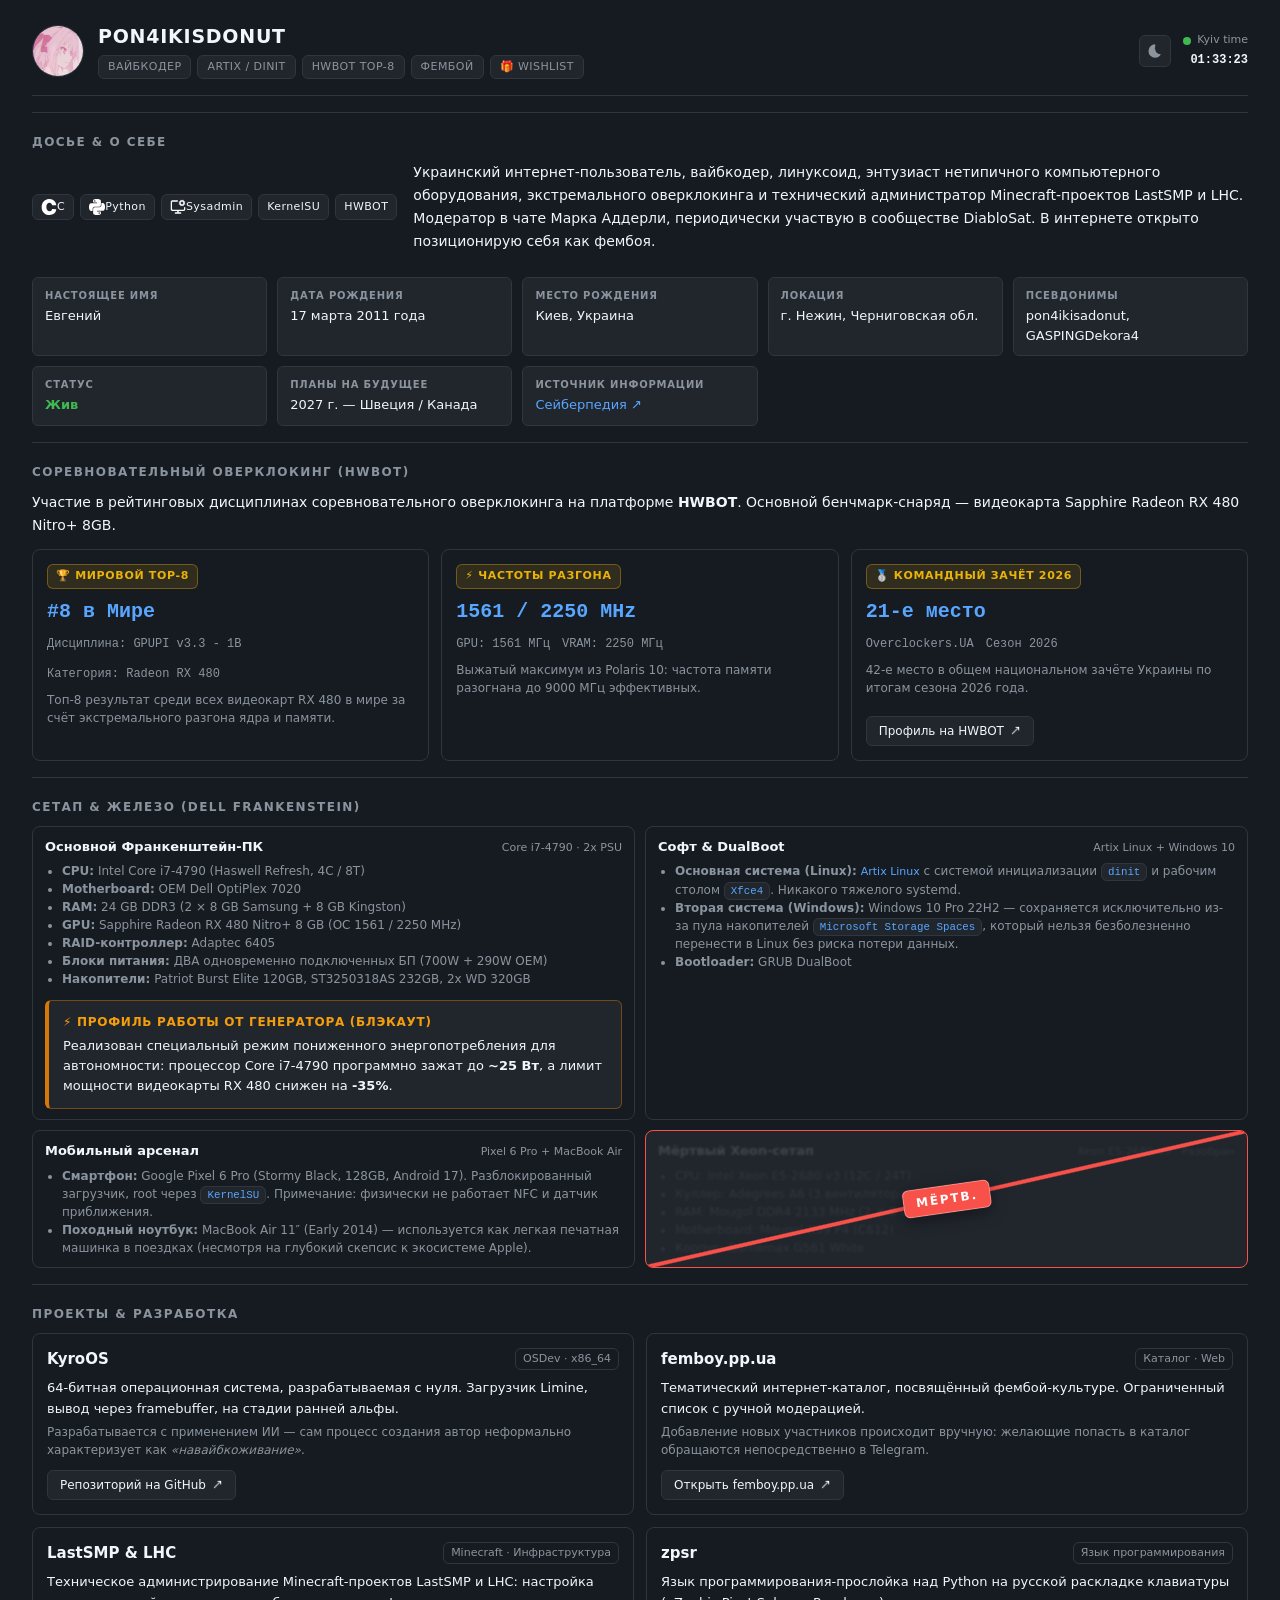
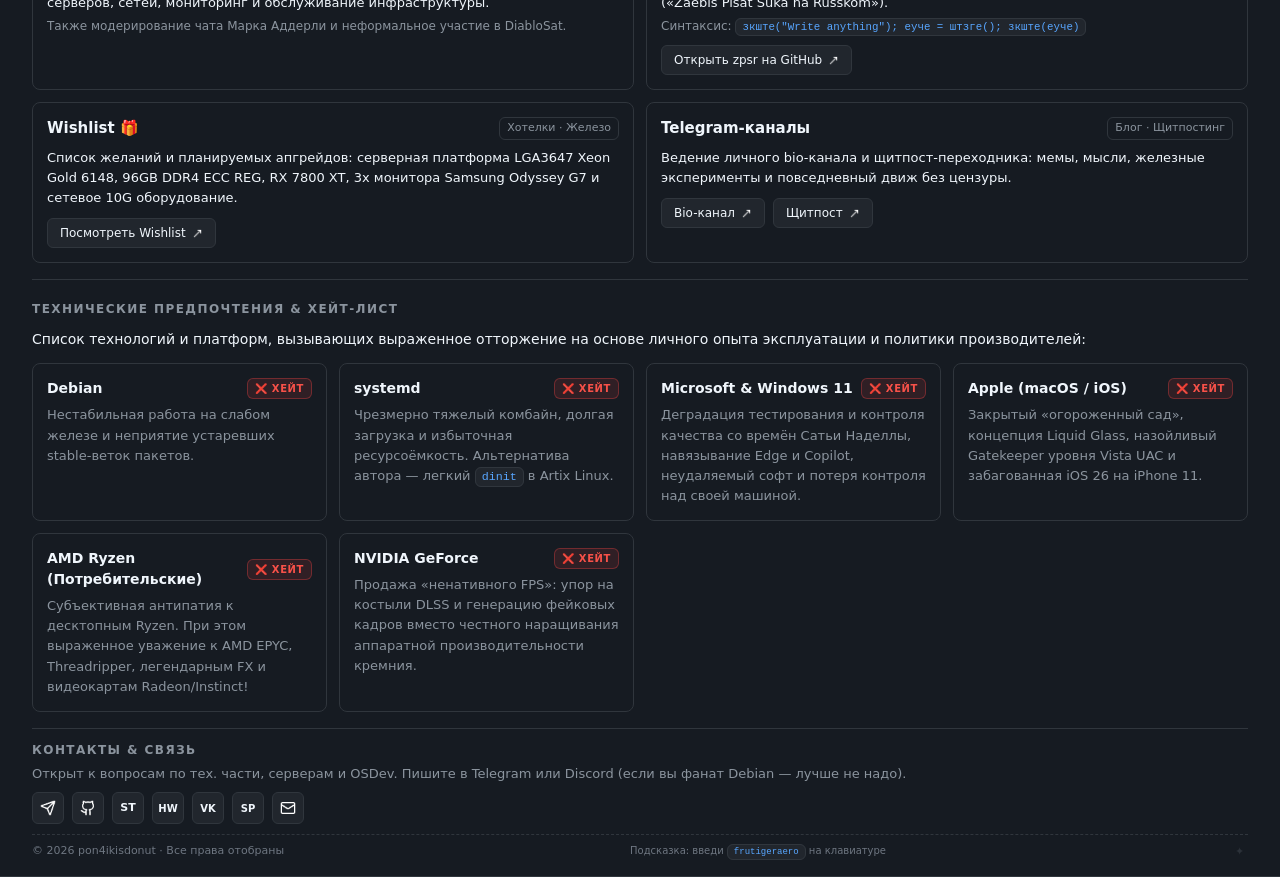
==== commit 6fc944ae: "feat: complete redesign based on SaberPedia dossier and lore" ====
--- a/index.html
+++ b/index.html
@@ -2,12 +2,11 @@
 <html lang="ru">
   <head>
     <meta charset="UTF-8" />
-    <title data-i18n="meta.title">pon4ikisdonut — личный сайт</title>
+    <title>pon4ikisdonut — личный сайт</title>
     <meta name="viewport" content="width=device-width, initial-scale=1" />
     <meta
       name="description"
-      data-i18n-attr="content:meta.desc"
-      content="гагагага да да это мой сайт я крутой да да ахахахахах."
+      content="Личный сайт pon4ikisdonut (Евгений): вайбкодинг, линуксоидство, соревновательный оверклокинг HWBOT, OSDev (KyroOS), каталог femboy.pp.ua и тех. администрирование."
     />
     <meta name="color-scheme" content="dark light" />
     <meta name="theme-color" content="#0d1117" />
@@ -23,28 +22,32 @@
       })();
     </script>
     <link rel="icon" href="favicon.svg" type="image/svg+xml" />
-    <link rel="stylesheet" href="styles.css?v=110" />
+    <link rel="stylesheet" href="styles.css?v=115" />
   </head>
   <body>
     <div class="bg-glow"></div>
 
-  <aside class="cn-notice" id="cn-notice" role="status" aria-live="polite" hidden>
-    <span class="cn-notice__text">感谢中国政府解除对该网站的封锁。</span>
-    <button class="cn-notice__close" id="cn-notice-close" type="button" aria-label="关闭通知" title="关闭">×</button>
-  </aside>
+    <aside class="cn-notice" id="cn-notice" role="status" aria-live="polite" hidden>
+      <span class="cn-notice__text">感谢中国政府解除对该网站的封锁。</span>
+      <button class="cn-notice__close" id="cn-notice-close" type="button" aria-label="关闭通知" title="关闭">×</button>
+    </aside>
 
     <main class="page">
       <div class="shell">
 
+        <!-- Header / Identity -->
         <header class="site-header animate-in">
           <div class="identity">
-            <div class="avatar">
-              <img src="ava.jpg" alt="Avatar" class="avatar-img" />
+            <div class="avatar" title="Аватарка pon4ikisdonut в Telegram">
+              <img src="ava.jpg" alt="pon4ikisdonut avatar" class="avatar-img" />
             </div>
             <div class="identity-text">
               <div class="nickname">pon4ikisdonut</div>
               <div class="status-line">
-                <span class="status-pill" data-i18n="header.role">System Administrator</span>
+                <span class="status-pill">Вайбкодер</span>
+                <span class="status-pill">Artix / dinit</span>
+                <span class="status-pill">HWBOT Top-8</span>
+                <span class="status-pill">Фембой</span>
                 <a href="/wishlist/" class="status-pill status-pill--link" title="Список желаний">🎁 Wishlist</a>
               </div>
             </div>
@@ -60,69 +63,271 @@
             <div class="status-block">
               <div class="status-indicator">
                 <span class="dot"></span>
-                <span class="label" data-i18n="header.kyivTime">Kyiv time</span>
+                <span class="label">Kyiv time</span>
               </div>
               <div class="status-time" id="kyiv-time">--:--:--</div>
             </div>
           </div>
         </header>
 
+        <!-- Section: Dossier / About (From SaberPedia) -->
         <section class="section animate-in" id="about">
-          <h2 class="section-title" data-i18n="about.title">About</h2>
+          <h2 class="section-title">Досье &amp; О себе</h2>
           <div class="section-body">
             <div class="about-content">
               <div class="chips">
-                <span class="chip" aria-label="C" title="C / низкоуровневая разработка">
+                <span class="chip" title="C / OSDev / Низкоуровневая разработка">
                   <img src="c.svg" alt="" class="icon icon--chip" />
+                  <span>C</span>
                 </span>
-                <span class="chip" aria-label="Python" title="Python">
+                <span class="chip" title="Python">
                   <img src="python.svg" alt="" class="icon icon--chip" />
+                  <span>Python</span>
                 </span>
-                <span class="chip" aria-label="System administration" title="System administration / DevOps">
+                <span class="chip" title="Linux / Sysadmin / Infrastructure">
                   <img src="sysadm.png" alt="" class="icon icon--chip" />
+                  <span>Sysadmin</span>
                 </span>
-              </div>
-              <p class="section-text" data-i18n="about.text">
-                Работаю с низкоуровневой разработкой на C, системным администрированием и
-                инфраструктурой. Люблю собирать свои сервера и поднимать игровые проекты.
-              </p>
-            </div>
-          </div>
-          <p class="section-text subtle" data-i18n="about.subtle">
-            Интересы: Разработка всякой хуйни, системное администрирование, игры, музыка, мемы и всякая подобная залупа.
-          </p>
+                <span class="chip">KernelSU</span>
+                <span class="chip">HWBOT</span>
+              </div>
+              <p class="section-text">
+                Украинский интернет-пользователь, вайбкодер, линуксоид, энтузиаст нетипичного компьютерного оборудования, экстремального оверклокинга и технический администратор Minecraft-проектов LastSMP и LHC. Модератор в чате Марка Аддерли, периодически участвую в сообществе DiabloSat. В интернете открыто позиционирую себя как фембоя.
+              </p>
+            </div>
+
+            <!-- SaberPedia Dossier Grid -->
+            <div class="dossier-grid">
+              <div class="dossier-card">
+                <span class="dossier-label">Настоящее имя</span>
+                <span class="dossier-val">Евгений</span>
+              </div>
+              <div class="dossier-card">
+                <span class="dossier-label">Дата рождения</span>
+                <span class="dossier-val">17 марта 2011 года</span>
+              </div>
+              <div class="dossier-card">
+                <span class="dossier-label">Место рождения</span>
+                <span class="dossier-val">Киев, Украина</span>
+              </div>
+              <div class="dossier-card">
+                <span class="dossier-label">Локация</span>
+                <span class="dossier-val">г. Нежин, Черниговская обл.</span>
+              </div>
+              <div class="dossier-card">
+                <span class="dossier-label">Псевдонимы</span>
+                <span class="dossier-val">pon4ikisadonut, GASPINGDekora4</span>
+              </div>
+              <div class="dossier-card">
+                <span class="dossier-label">Статус</span>
+                <span class="dossier-val" style="color: var(--success); font-weight: 700;">Жив</span>
+              </div>
+              <div class="dossier-card">
+                <span class="dossier-label">Планы на будущее</span>
+                <span class="dossier-val">2027 г. — Швеция / Канада</span>
+              </div>
+              <div class="dossier-card">
+                <span class="dossier-label">Источник информации</span>
+                <span class="dossier-val">
+                  <a href="https://saberpedia.no/Pon4ikisdonut" target="_blank" rel="noopener">Сейберпедия ↗</a>
+                </span>
+              </div>
+            </div>
+          </div>
         </section>
 
+        <!-- Section: Overclocking & HWBOT Hall of Fame -->
+        <section class="section animate-in" id="overclocking">
+          <h2 class="section-title">Соревновательный оверклокинг (HWBOT)</h2>
+          <div class="section-body">
+            <p class="section-text">
+              Участие в рейтинговых дисциплинах соревновательного оверклокинга на платформе <strong>HWBOT</strong>. Основной бенчмарк-снаряд — видеокарта Sapphire Radeon RX 480 Nitro+ 8GB.
+            </p>
+            <div class="hwbot-grid">
+              <div class="hwbot-card">
+                <div class="hwbot-medal">🏆 Мировой Top-8</div>
+                <div class="hwbot-val-large">#8 в Мире</div>
+                <div class="hwbot-stats-row">
+                  <span>Дисциплина: GPUPI v3.3 - 1B</span>
+                  <span>Категория: Radeon RX 480</span>
+                </div>
+                <p class="project-text subtle">
+                  Топ-8 результат среди всех видеокарт RX 480 в мире за счёт экстремального разгона ядра и памяти.
+                </p>
+              </div>
+
+              <div class="hwbot-card">
+                <div class="hwbot-medal">⚡ Частоты разгона</div>
+                <div class="hwbot-val-large">1561 / 2250 MHz</div>
+                <div class="hwbot-stats-row">
+                  <span>GPU: 1561 МГц</span>
+                  <span>VRAM: 2250 МГц</span>
+                </div>
+                <p class="project-text subtle">
+                  Выжатый максимум из Polaris 10: частота памяти разогнана до 9000 МГц эффективных.
+                </p>
+              </div>
+
+              <div class="hwbot-card">
+                <div class="hwbot-medal">🥈 Командный зачёт 2026</div>
+                <div class="hwbot-val-large">21-е место</div>
+                <div class="hwbot-stats-row">
+                  <span>Overclockers.UA</span>
+                  <span>Сезон 2026</span>
+                </div>
+                <p class="project-text subtle">
+                  42-е место в общем национальном зачёте Украины по итогам сезона 2026 года.
+                </p>
+                <div class="project-actions">
+                  <a class="project-button" href="https://hwbot.org/users/pon4ikisadonut" target="_blank" rel="noopener">
+                    <span>Профиль на HWBOT</span>
+                    <img src="strelka.png" alt="" class="icon icon--external" />
+                  </a>
+                </div>
+              </div>
+            </div>
+          </div>
+        </section>
+
+        <!-- Section: Hardware & Setup (Frankenstein Rig) -->
+        <section class="section animate-in" id="stack">
+          <h2 class="section-title">Сетап &amp; Железо (Dell Frankenstein)</h2>
+          <div class="section-body">
+            <div class="hardware-grid">
+
+              <!-- Primary Rig: Dell OptiPlex 7020 Frankenstein -->
+              <div class="hardware-item">
+                <div class="hw-summary-mock">
+                  <span class="hw-title">Основной Франкенштейн-ПК</span>
+                  <span class="hw-meta">Core i7-4790 · 2x PSU</span>
+                </div>
+                <div class="hw-body">
+                  <ul>
+                    <li><strong>CPU:</strong> Intel Core i7-4790 (Haswell Refresh, 4C / 8T)</li>
+                    <li><strong>Motherboard:</strong> OEM Dell OptiPlex 7020</li>
+                    <li><strong>RAM:</strong> 24 GB DDR3 (2 × 8 GB Samsung + 8 GB Kingston)</li>
+                    <li><strong>GPU:</strong> Sapphire Radeon RX 480 Nitro+ 8 GB (OC 1561 / 2250 MHz)</li>
+                    <li><strong>RAID-контроллер:</strong> Adaptec 6405</li>
+                    <li><strong>Блоки питания:</strong> ДВА одновременно подключенных БП (700W + 290W OEM)</li>
+                    <li><strong>Накопители:</strong> Patriot Burst Elite 120GB, ST3250318AS 232GB, 2x WD 320GB</li>
+                  </ul>
+                </div>
+
+                <!-- Emergency Generator Profile Callout -->
+                <div class="generator-callout">
+                  <div class="generator-callout-title">⚡ Профиль работы от генератора (Блэкаут)</div>
+                  Реализован специальный режим пониженного энергопотребления для автономности: процессор Core i7-4790 программно зажат до <strong>~25 Вт</strong>, а лимит мощности видеокарты RX 480 снижен на <strong>-35%</strong>.
+                </div>
+              </div>
+
+              <!-- Software & DualBoot -->
+              <div class="hardware-item">
+                <div class="hw-summary-mock">
+                  <span class="hw-title">Софт &amp; DualBoot</span>
+                  <span class="hw-meta">Artix Linux + Windows 10</span>
+                </div>
+                <div class="hw-body">
+                  <ul>
+                    <li><strong>Основная система (Linux):</strong> <span class="badge-update">Artix Linux</span> с системой инициализации <code>dinit</code> и рабочим столом <code>Xfce4</code>. Никакого тяжелого systemd.</li>
+                    <li><strong>Вторая система (Windows):</strong> Windows 10 Pro 22H2 — сохраняется исключительно из-за пула накопителей <code>Microsoft Storage Spaces</code>, который нельзя безболезненно перенести в Linux без риска потери данных.</li>
+                    <li><strong>Bootloader:</strong> GRUB DualBoot</li>
+                  </ul>
+                </div>
+              </div>
+
+              <!-- Mobile Devices -->
+              <div class="hardware-item">
+                <div class="hw-summary-mock">
+                  <span class="hw-title">Мобильный арсенал</span>
+                  <span class="hw-meta">Pixel 6 Pro + MacBook Air</span>
+                </div>
+                <div class="hw-body">
+                  <ul>
+                    <li><strong>Смартфон:</strong> Google Pixel 6 Pro (Stormy Black, 128GB, Android 17). Разблокированный загрузчик, root через <code>KernelSU</code>. Примечание: физически не работает NFC и датчик приближения.</li>
+                    <li><strong>Походный ноутбук:</strong> MacBook Air 11″ (Early 2014) — используется как легкая печатная машинка в поездках (несмотря на глубокий скепсис к экосистеме Apple).</li>
+                  </ul>
+                </div>
+              </div>
+
+              <!-- Dead Hardware Memorial -->
+              <div class="hardware-item hw-dead" data-dead-label="МЁРТВ.">
+                <div class="hw-summary-mock">
+                  <span class="hw-title">Мёртвый Xeon-сетап</span>
+                  <span class="hw-meta">Xeon E5-2680 v3 · Разобран</span>
+                </div>
+                <div class="hw-body">
+                  <ul>
+                    <li>CPU: Intel Xeon E5-2680 v3 (12C / 24T)</li>
+                    <li>Куллер: Adegrees A6 (3 вентилятора)</li>
+                    <li>RAM: Mougol DDR4 2133 MHz (2 × 8 GB)</li>
+                    <li>Motherboard: Mougol X99 P4 (C612)</li>
+                    <li>Корпус: Gamemax G561 White</li>
+                  </ul>
+                </div>
+              </div>
+
+            </div>
+          </div>
+        </section>
+
+        <!-- Section: Projects -->
         <section class="section animate-in" id="projects">
-          <h2 class="section-title" data-i18n="projects.title">Projects</h2>
+          <h2 class="section-title">Проекты &amp; Разработка</h2>
           <div class="projects-grid">
 
             <article class="project-card">
               <header class="project-header">
                 <h3 class="project-title">
-                  <a href="https://github.com/pon4ikisdonut/KyroOS" target="_blank" rel="noopener">KyroOS</a>
+                  <a href="https://github.com/kyrosystems/KyroOS" target="_blank" rel="noopener">KyroOS</a>
                 </h3>
-                <span class="project-tag" data-i18n="projects.kyroos.tag">OSDev · x86_64</span>
+                <span class="project-tag">OSDev · x86_64</span>
               </header>
-              <p class="project-text" data-i18n="projects.kyroos.text">
-                64‑битная операционная система, написанная полностью с нуля. Загрузчик Limine,
-                вывод через framebuffer, сейчас на стадии ранней альфы.
-              </p>
-              <p class="project-text subtle" data-i18n="projects.kyroos.subtle">
-                В активной разработке: планируется нормальная графика, звук и сетевая подсистема, а так же куча всего остального
+              <p class="project-text">
+                64-битная операционная система, разрабатываемая с нуля. Загрузчик Limine, вывод через framebuffer, на стадии ранней альфы.
+              </p>
+              <p class="project-text subtle">
+                Разрабатывается с применением ИИ — сам процесс создания автор неформально характеризует как <em>«навайбкоживание»</em>.
               </p>
               <div class="project-actions">
-                <a
-                  class="project-button"
-                  href="https://github.com/pon4ikisdonut/KyroOS"
-                  target="_blank"
-                  rel="noopener"
-                  aria-label="Открыть KyroOS на GitHub"
-                  title="Открыть KyroOS на GitHub"
-                >
+                <a class="project-button" href="https://github.com/kyrosystems/KyroOS" target="_blank" rel="noopener">
+                  <span>Репозиторий на GitHub</span>
                   <img src="strelka.png" alt="" class="icon icon--external" />
                 </a>
               </div>
+            </article>
+
+            <article class="project-card">
+              <header class="project-header">
+                <h3 class="project-title">
+                  <a href="https://femboy.pp.ua/" target="_blank" rel="noopener">femboy.pp.ua</a>
+                </h3>
+                <span class="project-tag">Каталог · Web</span>
+              </header>
+              <p class="project-text">
+                Тематический интернет-каталог, посвящённый фембой-культуре. Ограниченный список с ручной модерацией.
+              </p>
+              <p class="project-text subtle">
+                Добавление новых участников происходит вручную: желающие попасть в каталог обращаются непосредственно в Telegram.
+              </p>
+              <div class="project-actions">
+                <a class="project-button" href="https://femboy.pp.ua/" target="_blank" rel="noopener">
+                  <span>Открыть femboy.pp.ua</span>
+                  <img src="strelka.png" alt="" class="icon icon--external" />
+                </a>
+              </div>
+            </article>
+
+            <article class="project-card">
+              <header class="project-header">
+                <h3 class="project-title">LastSMP &amp; LHC</h3>
+                <span class="project-tag">Minecraft · Инфраструктура</span>
+              </header>
+              <p class="project-text">
+                Техническое администрирование Minecraft-проектов LastSMP и LHC: настройка серверов, сетей, мониторинг и обслуживание инфраструктуры.
+              </p>
+              <p class="project-text subtle">
+                Также модерирование чата Марка Аддерли и неформальное участие в DiabloSat.
+              </p>
             </article>
 
             <article class="project-card">
@@ -130,87 +335,17 @@
                 <h3 class="project-title">
                   <a href="https://github.com/pon4ikisdonut/zpsr" target="_blank" rel="noopener">zpsr</a>
                 </h3>
-                <span class="project-tag" data-i18n="projects.zpsr.tag">Toy language</span>
+                <span class="project-tag">Язык программирования</span>
               </header>
-              <p class="project-text" data-i18n="projects.zpsr.text">
-                Язык программирования‑прослойка над Python, который сохраняет структуру и простоту
-                оригинала, но использует русскую раскладку для ключевых слов и операторов.
-              </p>
-              <p class="project-text subtle" data-i18n="projects.zpsr.subtle">
-                ZPSR расшифровывается как «Zaebis Pisat Suka na Russkom» — это
-                эксперимент в дизайне языков и попытка сделать код максимально «нативным» для
-                неанглийской раскладки клавиатуры.
-              </p>
-              <p class="project-text subtle" data-i18n-html="projects.zpsr.example">
-                Пример синтаксиса:
-                <code>зкште("Write anything"); еуче = штзге(); зкште(еуче)</code>
+              <p class="project-text">
+                Язык программирования-прослойка над Python на русской раскладке клавиатуры («Zaebis Pisat Suka na Russkom»).
+              </p>
+              <p class="project-text subtle">
+                Синтаксис: <code>зкште("Write anything"); еуче = штзге(); зкште(еуче)</code>
               </p>
               <div class="project-actions">
-                <a
-                  class="project-button"
-                  href="https://github.com/pon4ikisdonut/zpsr"
-                  target="_blank"
-                  rel="noopener"
-                  aria-label="Открыть zpsr на GitHub"
-                  title="Открыть zpsr на GitHub"
-                >
-                  <img src="strelka.png" alt="" class="icon icon--external" />
-                </a>
-              </div>
-            </article>
-
-            <article class="project-card">
-              <header class="project-header">
-                <h3 class="project-title">
-                  <a href="https://femboy.pp.ua/" target="_blank" rel="noopener">femboy list</a>
-                </h3>
-                <span class="project-tag" data-i18n="projects.femboy.tag">Web · Fun</span>
-              </header>
-              <p class="project-text" data-i18n="projects.femboy.text">
-                Список фембоев. Просто список. Просто фембои. Ничего лишнего — заходишь, смотришь, уходишь (или не уходишь).
-              </p>
-              <p class="project-text subtle" data-i18n-html="projects.femboy.subtle">
-                Хостится на <code>femboy.pp.ua</code>. Контент пополняется по мере поступления.
-              </p>
-              <div class="project-actions">
-                <a
-                  class="project-button"
-                  href="https://femboy.pp.ua/"
-                  target="_blank"
-                  rel="noopener"
-                  data-i18n-attr="aria-label:projects.femboy.open;title:projects.femboy.open"
-                  aria-label="Открыть femboy.pp.ua"
-                  title="Открыть femboy.pp.ua"
-                >
-                  <img src="strelka.png" alt="" class="icon icon--external" />
-                </a>
-              </div>
-            </article>
-
-            <article class="project-card">
-              <header class="project-header">
-                <h3 class="project-title">
-                  <a href="https://t.me/OPG_R4duga" target="_blank" rel="noopener">ОПГ «Радуга»</a>
-                </h3>
-                <span class="project-tag" data-i18n="projects.raduga.tag">Реклама · TG Чат</span>
-              </header>
-              <p class="project-text" data-i18n="projects.raduga.text">
-                Официальный чат ОПГ «Радуга». Общение, ламповая атмосфера и движ без духоты.
-              </p>
-              <p class="project-text subtle" data-i18n-html="projects.raduga.subtle">
-                Залетай в чат: <code>t.me/OPG_R4duga</code>
-              </p>
-              <div class="project-actions">
-                <a
-                  class="project-button"
-                  href="https://t.me/OPG_R4duga"
-                  target="_blank"
-                  rel="noopener"
-                  data-i18n-attr="aria-label:projects.raduga.open;title:projects.raduga.open"
-                  aria-label="Вступить в чат ОПГ «Радуга»"
-                  title="Вступить в чат ОПГ «Радуга»"
-                >
-                  <span data-i18n="projects.raduga.button">Вступить</span>
+                <a class="project-button" href="https://github.com/pon4ikisdonut/zpsr" target="_blank" rel="noopener">
+                  <span>Открыть zpsr на GitHub</span>
                   <img src="strelka.png" alt="" class="icon icon--external" />
                 </a>
               </div>
@@ -224,148 +359,157 @@
                 <span class="project-tag">Хотелки · Железо</span>
               </header>
               <p class="project-text">
-                Список желаний и апгрейдов: серверная платформа LGA3647, рабочее место на 3 монитора, сетевое 10G оборудование, девайсы и софт.
+                Список желаний и планируемых апгрейдов: серверная платформа LGA3647 Xeon Gold 6148, 96GB DDR4 ECC REG, RX 7800 XT, 3x монитора Samsung Odyssey G7 и сетевое 10G оборудование.
               </p>
               <div class="project-actions">
-                <a
-                  class="project-button"
-                  href="/wishlist/"
-                  aria-label="Открыть Wishlist"
-                  title="Открыть Wishlist"
-                >
-                  <span>Посмотреть список</span>
+                <a class="project-button" href="/wishlist/">
+                  <span>Посмотреть Wishlist</span>
                   <img src="strelka.png" alt="" class="icon icon--external" />
                 </a>
               </div>
             </article>
+
+            <article class="project-card">
+              <header class="project-header">
+                <h3 class="project-title">Telegram-каналы</h3>
+                <span class="project-tag">Блог · Щитпостинг</span>
+              </header>
+              <p class="project-text">
+                Ведение личного bio-канала и щитпост-переходника: мемы, мысли, железные эксперименты и повседневный движ без цензуры.
+              </p>
+              <div class="project-actions">
+                <a class="project-button" href="https://t.me/pon4ikbio" target="_blank" rel="noopener">
+                  <span>Bio-канал</span>
+                  <img src="strelka.png" alt="" class="icon icon--external" />
+                </a>
+                <a class="project-button" href="https://t.me/pon4iklife" target="_blank" rel="noopener">
+                  <span>Щитпост</span>
+                  <img src="strelka.png" alt="" class="icon icon--external" />
+                </a>
+              </div>
+            </article>
+
           </div>
         </section>
 
-        <section class="section animate-in" id="stack">
-          <h2 class="section-title" data-i18n="hardware.title">Hardware &amp; Stack</h2>
+        <!-- Section: Hall of Hate (Technical Preferences & Anti-Preferences) -->
+        <section class="section animate-in" id="hate">
+          <h2 class="section-title">Технические предпочтения &amp; Хейт-лист</h2>
           <div class="section-body">
-
-            <div class="hardware-grid">
-
-              <div class="hardware-item hw-dead" data-i18n-attr="data-dead-label:hw.dead.label" data-dead-label="МЁРТВ.">
-                <div class="hw-summary-mock">
-                  <span class="hw-title" data-i18n="hw.pc.title">Основной ПК</span>
-                  <span class="hw-meta" data-i18n="hw.pc.meta">Xeon E5‑2680 v3 · Разобран</span>
-                </div>
-                <div class="hw-body">
-                  <ul>
-                    <li data-i18n="hw.pc.li0">CPU: Intel Xeon E5‑2680 v3 (12C / 24T)</li>
-                    <li data-i18n="hw.pc.li1">Куллер: Adegrees A6 (3 вентилятора)</li>
-                    <li data-i18n="hw.pc.li2">RAM: Mougol DDR4 2133 MHz (2 × 8 GB)</li>
-                    <li data-i18n-html="hw.pc.li3">GPU: RX 480 Nitro+ <span class="badge-moved">→ в Сервер</span></li>
-                    <li data-i18n="hw.pc.li4">Motherboard: Mougol X99 P4 (C612)</li>
-                    <li data-i18n-html="hw.pc.li5">PSU: GameMax VP‑700‑RGB <span class="badge-moved">→ в Сервер</span></li>
-                    <li data-i18n="hw.pc.li6">Case: Gamemax G561 White</li>
-                  </ul>
-                </div>
-              </div>
-
-              <div class="hardware-item hw-dead" data-i18n-attr="data-dead-label:hw.dead.label" data-dead-label="МЁРТВ.">
-                <div class="hw-summary-mock">
-                  <span class="hw-title">MacBook Air 11"</span>
-                  <span class="hw-meta" data-i18n-html="hw.mac.meta">early 2014 · <span class="badge-subtle">-зарядка</span></span>
-                </div>
-                <div class="hw-body">
-                  <ul>
-                    <li>CPU: Intel Core i5‑4260U</li>
-                    <li>GPU: Intel HD Graphics 5000</li>
-                    <li>RAM: 4 GB DDR3 1600 MHz</li>
-                    <li>SSD: 120 GB M.2 NVMe</li>
-                    <li>OS: macOS Catalina 10.15.7</li>
-                  </ul>
-                </div>
-              </div>
-
-              <details class="hardware-item" open>
-                <summary>
-                  <span class="hw-title" data-i18n="hw.server.title">Сервер → ПК</span>
-                  <span class="hw-meta">Dell Optiplex 7020 · RX 480 + P104-100</span>
-                </summary>
-                <div class="hw-body">
-                  <ul>
-                    <li>CPU: Intel Core i7‑4790</li>
-                    <li data-i18n="hw.server.li1">RAM: 2 × 8 GB Samsung DDR3 + 8 GB Kingston DDR3</li>
-                    <li>GPU: Sapphire Radeon RX 480 Nitro+ OC 8 GB + Nvidia P104-100 8GB</li>
-                    <li>PSU: GameMax VP‑700‑RGB + DELL 04FGD7 290W</li>
-                    <li data-i18n="hw.server.storageLabel">Storage:
-                      <ul>
-                        <li data-i18n="hw.server.st0">Patriot Burst Elite [120 ГБ]</li>
-                        <li data-i18n="hw.server.st1">ST3250318AS [232 ГБ]</li>
-                        <li data-i18n="hw.server.st2">WDC WD3200BEVT‑24A23T0 [298 ГБ]</li>
-                        <li data-i18n="hw.server.st3">WDC WD3200AAJS‑00L7A0 [298 ГБ]</li>
-                      </ul>
-                    </li>
-                    <li>OS: Windows 10 Pro 22H2 + Artix Linux (dinit)</li>
-                  </ul>
-                </div>
-              </details>
-
-              <details class="hardware-item" open>
-                <summary>
-                  <span class="hw-title" data-i18n="hw.phone.title">Телефон</span>
-                  <span class="hw-meta">Pixel 6 Pro · 12 / 128 GB</span>
-                </summary>
-                <div class="hw-body">
-                  <ul>
-                    <li>CPU: Google Tensor</li>
-                    <li data-i18n="hw.phone.li1">Display: 6.7" LTPO AMOLED 120Hz (1440x3120)</li>
-                    <li data-i18n="hw.phone.li2">Camera: 50 MP + 48 MP + 12 MP</li>
-                    <li data-i18n="hw.phone.li3">Battery: 5003 mAh, 30W fast charging</li>
-                    <li data-i18n="hw.phone.li4">Build: Corning Gorilla Glass Victus</li>
-                    <li>OS: Android 17</li>
-                  </ul>
-                </div>
-              </details>
+            <p class="section-text">
+              Список технологий и платформ, вызывающих выраженное отторжение на основе личного опыта эксплуатации и политики производителей:
+            </p>
+            <div class="hate-grid">
+
+              <div class="hate-card">
+                <div class="hate-header">
+                  <h3 class="hate-title">Debian</h3>
+                  <span class="hate-badge">❌ Хейт</span>
+                </div>
+                <p class="hate-desc">
+                  Нестабильная работа на слабом железе и неприятие устаревших stable-веток пакетов.
+                </p>
+              </div>
+
+              <div class="hate-card">
+                <div class="hate-header">
+                  <h3 class="hate-title">systemd</h3>
+                  <span class="hate-badge">❌ Хейт</span>
+                </div>
+                <p class="hate-desc">
+                  Чрезмерно тяжелый комбайн, долгая загрузка и избыточная ресурсоёмкость. Альтернатива автора — легкий <code>dinit</code> в Artix Linux.
+                </p>
+              </div>
+
+              <div class="hate-card">
+                <div class="hate-header">
+                  <h3 class="hate-title">Microsoft &amp; Windows 11</h3>
+                  <span class="hate-badge">❌ Хейт</span>
+                </div>
+                <p class="hate-desc">
+                  Деградация тестирования и контроля качества со времён Сатьи Наделлы, навязывание Edge и Copilot, неудаляемый софт и потеря контроля над своей машиной.
+                </p>
+              </div>
+
+              <div class="hate-card">
+                <div class="hate-header">
+                  <h3 class="hate-title">Apple (macOS / iOS)</h3>
+                  <span class="hate-badge">❌ Хейт</span>
+                </div>
+                <p class="hate-desc">
+                  Закрытый «огороженный сад», концепция Liquid Glass, назойливый Gatekeeper уровня Vista UAC и забагованная iOS 26 на iPhone 11.
+                </p>
+              </div>
+
+              <div class="hate-card">
+                <div class="hate-header">
+                  <h3 class="hate-title">AMD Ryzen (Потребительские)</h3>
+                  <span class="hate-badge">❌ Хейт</span>
+                </div>
+                <p class="hate-desc">
+                  Субъективная антипатия к десктопным Ryzen. При этом выраженное уважение к AMD EPYC, Threadripper, легендарным FX и видеокартам Radeon/Instinct!
+                </p>
+              </div>
+
+              <div class="hate-card">
+                <div class="hate-header">
+                  <h3 class="hate-title">NVIDIA GeForce</h3>
+                  <span class="hate-badge">❌ Хейт</span>
+                </div>
+                <p class="hate-desc">
+                  Продажа «ненативного FPS»: упор на костыли DLSS и генерацию фейковых кадров вместо честного наращивания аппаратной производительности кремния.
+                </p>
+              </div>
 
             </div>
           </div>
         </section>
 
+        <!-- Section: Contacts & Socials -->
         <footer class="site-footer animate-in" id="contacts">
           <div class="footer-main">
             <div class="footer-left">
-              <div class="footer-title" data-i18n="footer.title">Contacts</div>
-              <p class="section-text subtle" data-i18n="footer.text">
-                Я просто открыт к вопросам. Пишите по тех. части, или просто так. (если вы фанат Debian то не пишите)
-              </p>
-            </div>
-            <nav class="social-links">
-              <a href="https://t.me/pon4ikisdonut" target="_blank" rel="noopener" aria-label="Telegram" title="Telegram">
-                <img src="tg.png" alt="" class="icon icon--social" />
-              </a>
-              <a href="https://github.com/pon4ikisdonut" target="_blank" rel="noopener" aria-label="GitHub" title="GitHub">
-                <img src="github.png" alt="" class="icon icon--social" />
-              </a>
-              <a href="mailto:pon4ikisdonut@gmail.com" aria-label="Email" title="Email">
-                <img src="mail.png" alt="" class="icon icon--social" />
-              </a>
-            </nav>
-          </div>
+              <div class="footer-title">Контакты &amp; Связь</div>
+              <p class="section-text" style="font-size: 13px; color: var(--text-soft); margin-bottom: 8px;">
+                Открыт к вопросам по тех. части, серверам и OSDev. Пишите в Telegram или Discord (если вы фанат Debian — лучше не надо).
+              </p>
+              <div class="social-links">
+                <a href="https://t.me/pon4ikisdonut" target="_blank" rel="noopener" aria-label="Telegram" title="Telegram: @pon4ikisdonut">
+                  <img src="tg.png" alt="" class="icon icon--social" />
+                </a>
+                <a href="https://github.com/pon4ikisdonut" target="_blank" rel="noopener" aria-label="GitHub" title="GitHub">
+                  <img src="github.png" alt="" class="icon icon--social" />
+                </a>
+                <a href="https://steamcommunity.com/id/pon4ikisnotdumb/" target="_blank" rel="noopener" aria-label="Steam" title="Steam">
+                  <span style="font-size: 11px; font-weight: 700;">ST</span>
+                </a>
+                <a href="https://hwbot.org/users/pon4ikisadonut" target="_blank" rel="noopener" aria-label="HWBOT" title="HWBOT: pon4ikisadonut">
+                  <span style="font-size: 10px; font-weight: 700;">HW</span>
+                </a>
+                <a href="https://openvk.org/pon4ikisdonut" target="_blank" rel="noopener" aria-label="OpenVK" title="OpenVK">
+                  <span style="font-size: 10px; font-weight: 700;">VK</span>
+                </a>
+                <a href="https://saberpedia.no/Pon4ikisdonut" target="_blank" rel="noopener" aria-label="Сейберпедия" title="Сейберпедия">
+                  <span style="font-size: 10px; font-weight: 700;">SP</span>
+                </a>
+                <a href="mailto:pon4ikisdonut@gmail.com" aria-label="Email" title="Email: pon4ikisdonut@gmail.com">
+                  <img src="mail.png" alt="" class="icon icon--social" />
+                </a>
+              </div>
+            </div>
+          </div>
+
           <div class="footer-bottom">
-            <span>© <span id="year"></span> pon4ikisdonut</span>
-            <button class="aero-toggle" id="aero-toggle" type="button" aria-pressed="false" aria-label="Включить стиль Windows XP / Frutiger Aero" title="?">✦</button>
-            <div class="lang-switch" id="lang-switch">
-              <button class="lang-btn" id="lang-btn" aria-haspopup="listbox" aria-expanded="false">
-                <span id="lang-current">RU</span>
-                <svg viewBox="0 0 24 24" width="9" height="9" fill="currentColor"><path d="M7 10l5 5 5-5z"/></svg>
-              </button>
-              <ul class="lang-menu" id="lang-menu" role="listbox">
-                <li role="option" data-lang="ru">Русский</li>
-                <li role="option" data-lang="en">English</li>
-                <li role="option" data-lang="zh">中文</li>
-              </ul>
-            </div>
+            <span>© <span id="year"></span> pon4ikisdonut · Все права отобраны</span>
+            <span style="color: var(--text-softer); font-size: 10px;">Подсказка: введи <code>frutigeraero</code> на клавиатуре</span>
+            <button class="aero-toggle" id="aero-toggle" type="button" aria-pressed="false" aria-label="Включить стиль Windows XP / Frutiger Aero" title="Пасхалка: Frutiger Aero">✦</button>
           </div>
         </footer>
+
       </div>
     </main>
 
-    <script src="i18n.js?v=8"></script>
+    <!-- Kyiv Clock Auto-updater -->
     <script>
       (function () {
         function updateKyivTime() {
@@ -389,68 +533,9 @@
           setInterval(updateKyivTime, 1000);
         });
       })();
-
-      (function () {
-        const $ = (id) => document.getElementById(id);
-        const audio = $("audio-el"), player = $("music-player"), play = $("mp-play-btn");
-        const name = $("mp-track-name"), artist = $("mp-track-artist"), progress = $("mp-progress");
-        const current = $("mp-cur-time"), duration = $("mp-dur-time"), playlistEl = $("mp-playlist");
-        const volume = $("mp-vol-slider"), mute = $("mp-mute-btn"), queue = $("mp-queue-count");
-        let tracks = [], index = 0, lastVolume = Number(volume.value);
-        const fmt = (seconds) => { seconds = Math.floor(seconds || 0); return `${Math.floor(seconds / 60)}:${String(seconds % 60).padStart(2, "0")}`; };
-        const titleFromFile = (file) => decodeURIComponent(file.split("/").pop()).replace(/\.mp3$/i, "").replace(/[._-]+/g, " ").trim();
-        function setPlaying(on) {
-          play.querySelector(".mp-icon-play").hidden = on;
-          play.querySelector(".mp-icon-pause").hidden = !on;
-          play.setAttribute("aria-label", on ? "Pause" : "Play");
-          player.classList.toggle("is-playing", on);
-        }
-        function renderQueue() {
-          queue.textContent = tracks.length;
-          playlistEl.replaceChildren(...tracks.map((track, i) => {
-            const button = document.createElement("button"); button.type = "button";
-            button.className = "mp-queue-track" + (i === index ? " is-current" : "");
-            button.textContent = `${String(i + 1).padStart(2, "0")}  ${track.title || titleFromFile(track.src)}`;
-            button.addEventListener("click", () => load(i, true)); return button;
-          }));
-        }
-        function load(nextIndex, autoplay = false) {
-          if (!tracks.length) return;
-          index = (nextIndex + tracks.length) % tracks.length;
-          const track = tracks[index]; audio.src = track.src; audio.load();
-          name.textContent = track.title || titleFromFile(track.src);
-          artist.textContent = track.artist || track.album || "LOCAL MP3";
-          progress.value = 0; current.textContent = "0:00"; duration.textContent = "0:00";
-          renderQueue(); if (autoplay) audio.play().catch(() => {});
-        }
-        async function loadLibrary() {
-          try {
-            const response = await fetch("music-library.json", { cache: "no-store" });
-            if (!response.ok) throw new Error(response.status);
-            const library = await response.json();
-            tracks = Array.isArray(library) ? library : library.tracks;
-            if (!Array.isArray(tracks) || !tracks.length) throw new Error("empty library");
-            load(0);
-          } catch (_) {
-            name.textContent = "No MP3 files found"; artist.textContent = "Put files into /music";
-            player.classList.add("is-empty");
-          }
-        }
-        play.addEventListener("click", () => audio.paused ? audio.play().catch(() => {}) : audio.pause());
-        $("mp-prev-btn").addEventListener("click", () => load(index - 1, true));
-        $("mp-next-btn").addEventListener("click", () => load(index + 1, true));
-        $("mp-toggle-playlist").addEventListener("click", (e) => { const open = playlistEl.hidden; playlistEl.hidden = !open; e.currentTarget.setAttribute("aria-expanded", String(open)); });
-        audio.addEventListener("play", () => setPlaying(true)); audio.addEventListener("pause", () => setPlaying(false));
-        audio.addEventListener("ended", () => load(index + 1, true));
-        audio.addEventListener("loadedmetadata", () => duration.textContent = fmt(audio.duration));
-        audio.addEventListener("timeupdate", () => { const value = audio.duration ? audio.currentTime / audio.duration * 100 : 0; progress.value = value; current.textContent = fmt(audio.currentTime); });
-        progress.addEventListener("input", () => { if (audio.duration) audio.currentTime = Number(progress.value) / 100 * audio.duration; });
-        volume.addEventListener("input", () => { audio.volume = Number(volume.value); audio.muted = audio.volume === 0; if (audio.volume) lastVolume = audio.volume; });
-        mute.addEventListener("click", () => { audio.muted = !audio.muted; if (!audio.muted && !audio.volume) { audio.volume = lastVolume; volume.value = lastVolume; } });
-        audio.volume = lastVolume; loadLibrary();
-      })();
     </script>
 
-    <script src="theme-cheat.js?v=1"></script>
+    <!-- Theme & GTA Cheatcode Module -->
+    <script src="theme-cheat.js?v=2"></script>
   </body>
 </html>
--- a/styles.css
+++ b/styles.css
@@ -772,6 +772,178 @@
 }
 
 /* --------------------------------------------------------------------------
+   8b. SaberPedia Dossier, HWBOT Overclocking & Hall of Hate
+   -------------------------------------------------------------------------- */
+.dossier-grid {
+  display: grid;
+  grid-template-columns: repeat(auto-fit, minmax(210px, 1fr));
+  gap: 10px;
+  margin-top: 12px;
+}
+
+.dossier-card {
+  padding: 10px 12px;
+  border-radius: var(--radius-sm);
+  background-color: var(--bg-subtle);
+  border: 1px solid var(--border-subtle);
+  display: flex;
+  flex-direction: column;
+  gap: 3px;
+}
+
+.dossier-label {
+  font-size: 10px;
+  text-transform: uppercase;
+  letter-spacing: 0.08em;
+  color: var(--text-soft);
+  font-weight: 700;
+}
+
+.dossier-val {
+  font-size: 13px;
+  color: var(--text);
+  font-weight: 500;
+}
+
+.dossier-val a {
+  color: var(--accent);
+}
+
+.generator-callout {
+  margin-top: 12px;
+  padding: 12px 14px;
+  border-radius: var(--radius-sm);
+  background-color: var(--bg-subtle);
+  border: 1px solid rgba(217, 119, 6, 0.45);
+  border-left: 4px solid #d97706;
+  font-size: 13px;
+  line-height: 1.55;
+  color: var(--text);
+}
+
+.generator-callout-title {
+  display: flex;
+  align-items: center;
+  gap: 6px;
+  font-weight: 700;
+  color: #f59e0b;
+  margin-bottom: 4px;
+  font-size: 12px;
+  text-transform: uppercase;
+  letter-spacing: 0.06em;
+}
+
+.hwbot-grid {
+  display: grid;
+  grid-template-columns: repeat(auto-fit, minmax(260px, 1fr));
+  gap: 12px;
+}
+
+.hwbot-card {
+  border-radius: var(--radius-md);
+  border: 1px solid var(--border-subtle);
+  background-color: var(--bg-card);
+  padding: 14px;
+  display: flex;
+  flex-direction: column;
+  gap: 8px;
+  transition: border-color var(--transition-fast), background-color var(--transition-fast);
+}
+
+.hwbot-card:hover {
+  border-color: var(--border-strong);
+  background-color: var(--bg-card-hover);
+}
+
+.hwbot-medal {
+  display: inline-flex;
+  align-items: center;
+  gap: 6px;
+  font-size: 11px;
+  font-weight: 700;
+  text-transform: uppercase;
+  letter-spacing: 0.06em;
+  padding: 3px 8px;
+  border-radius: var(--radius-sm);
+  background: rgba(234, 179, 8, 0.12);
+  color: #eab308;
+  border: 1px solid rgba(234, 179, 8, 0.35);
+  width: fit-content;
+}
+
+.hwbot-val-large {
+  font-size: 20px;
+  font-weight: 800;
+  font-family: "JetBrains Mono", ui-monospace, Menlo, monospace;
+  color: var(--accent);
+}
+
+.hwbot-stats-row {
+  display: flex;
+  gap: 12px;
+  flex-wrap: wrap;
+  font-size: 12px;
+  color: var(--text-soft);
+  font-family: "JetBrains Mono", ui-monospace, Menlo, monospace;
+}
+
+.hate-grid {
+  display: grid;
+  grid-template-columns: repeat(auto-fit, minmax(280px, 1fr));
+  gap: 12px;
+}
+
+.hate-card {
+  border-radius: var(--radius-md);
+  border: 1px solid var(--border-subtle);
+  background-color: var(--bg-card);
+  padding: 14px;
+  display: flex;
+  flex-direction: column;
+  gap: 6px;
+  transition: border-color var(--transition-fast), background-color var(--transition-fast);
+}
+
+.hate-card:hover {
+  border-color: rgba(239, 68, 68, 0.6);
+  background-color: var(--bg-card-hover);
+}
+
+.hate-header {
+  display: flex;
+  align-items: center;
+  justify-content: space-between;
+  gap: 8px;
+}
+
+.hate-title {
+  margin: 0;
+  font-size: 14px;
+  font-weight: 700;
+  color: var(--text);
+}
+
+.hate-badge {
+  font-size: 10px;
+  font-weight: 700;
+  text-transform: uppercase;
+  letter-spacing: 0.06em;
+  color: var(--danger);
+  background: rgba(239, 68, 68, 0.12);
+  border: 1px solid rgba(239, 68, 68, 0.35);
+  border-radius: var(--radius-sm);
+  padding: 2px 7px;
+  white-space: nowrap;
+}
+
+.hate-desc {
+  margin: 0;
+  font-size: 13px;
+  line-height: 1.55;
+  color: var(--text-soft);
+}
+
+/* --------------------------------------------------------------------------
    9. Footer
    -------------------------------------------------------------------------- */
 .site-footer {
@@ -1178,7 +1350,9 @@
 
 body.aero-theme .project-card,
 body.aero-theme .wishlist-card,
-body.aero-theme .hardware-item {
+body.aero-theme .hardware-item,
+body.aero-theme .hwbot-card,
+body.aero-theme .hate-card {
   background: linear-gradient(135deg, rgba(255, 255, 255, 0.96) 0%, rgba(205, 238, 255, 0.88) 100%);
   border: 1px solid #73bdef;
   border-radius: 16px;
@@ -1190,11 +1364,20 @@
 
 body.aero-theme .project-card:hover,
 body.aero-theme .wishlist-card:hover,
-body.aero-theme .hardware-item:hover {
+body.aero-theme .hardware-item:hover,
+body.aero-theme .hwbot-card:hover,
+body.aero-theme .hate-card:hover {
   border-color: #0879dc;
   box-shadow:
     inset 0 1px 0 #ffffff,
     0 10px 24px rgba(0, 90, 180, 0.26);
+}
+
+body.aero-theme .dossier-card,
+body.aero-theme .generator-callout {
+  background: linear-gradient(135deg, rgba(255, 255, 255, 0.95), rgba(215, 240, 255, 0.88));
+  border: 1px solid #73bdef;
+  box-shadow: inset 0 1px 0 #fff, 0 2px 6px rgba(0, 90, 180, 0.12);
 }
 
 body.aero-theme .project-button,
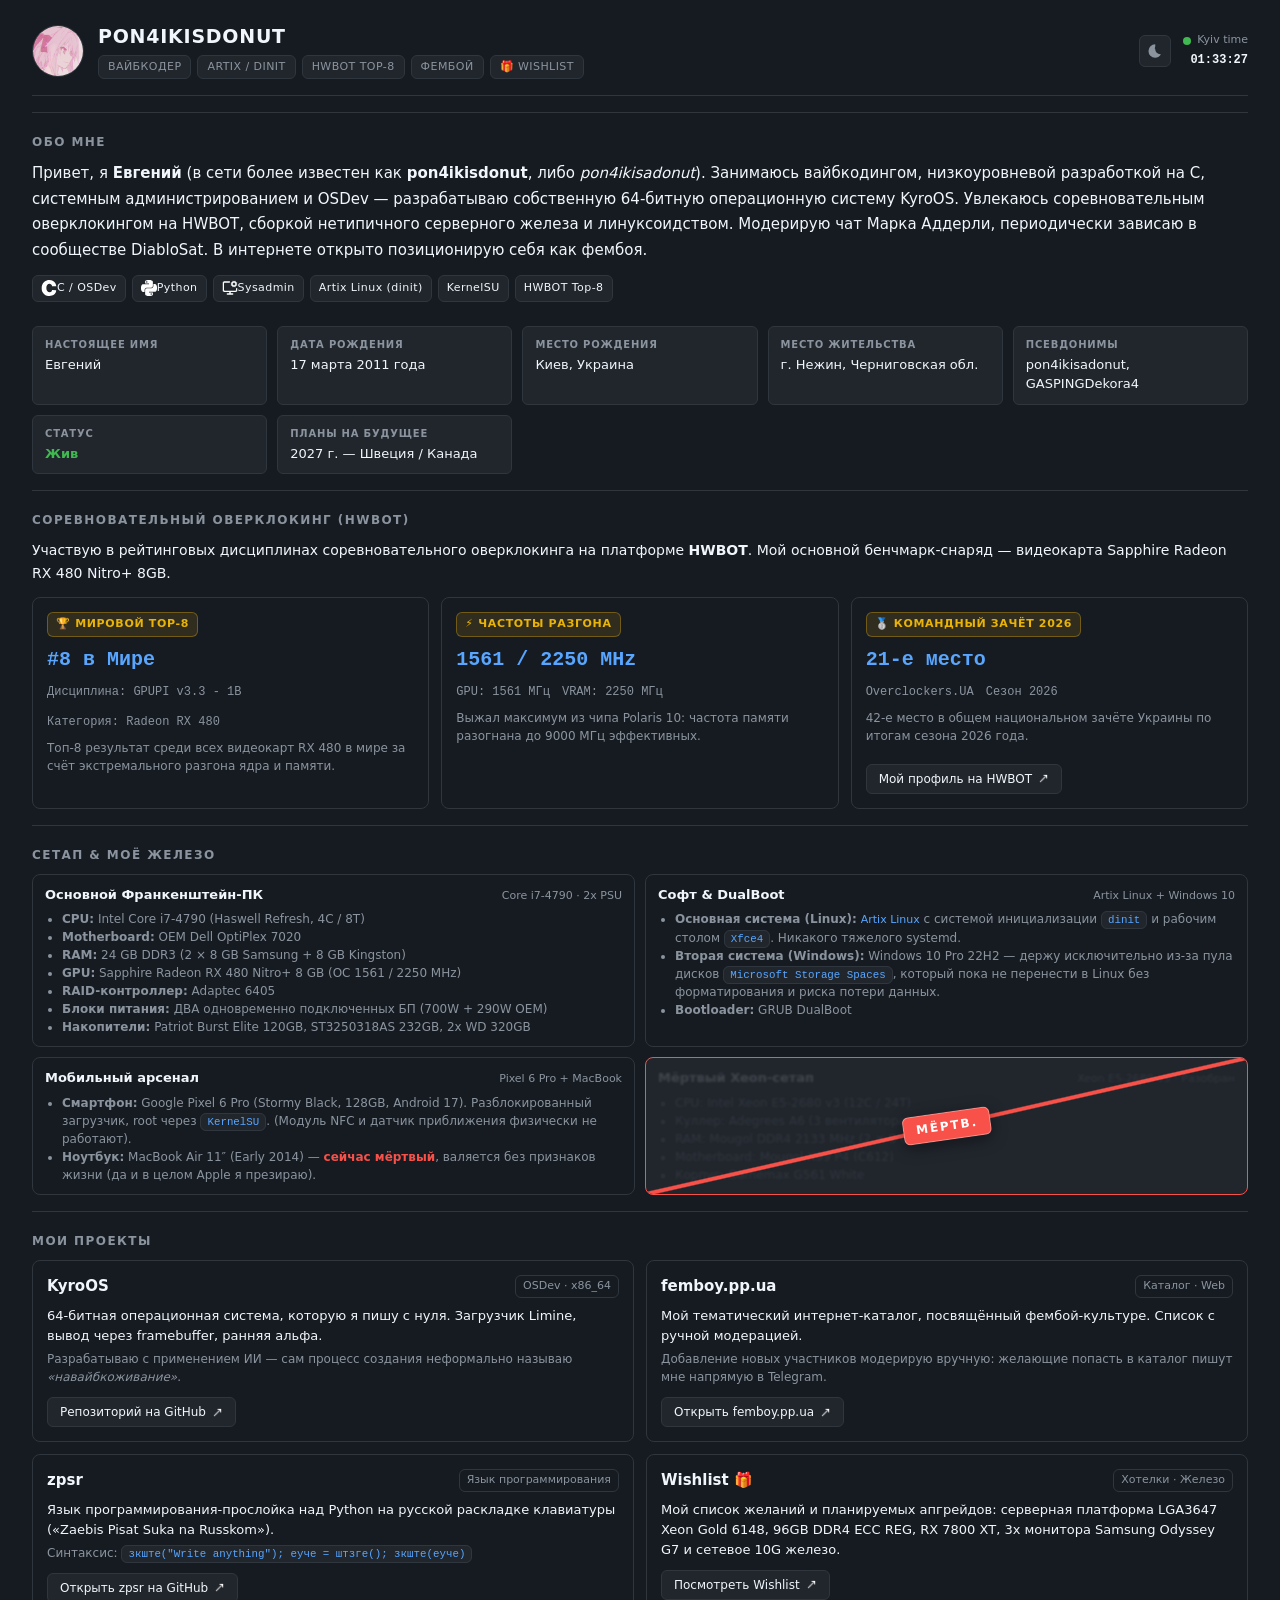
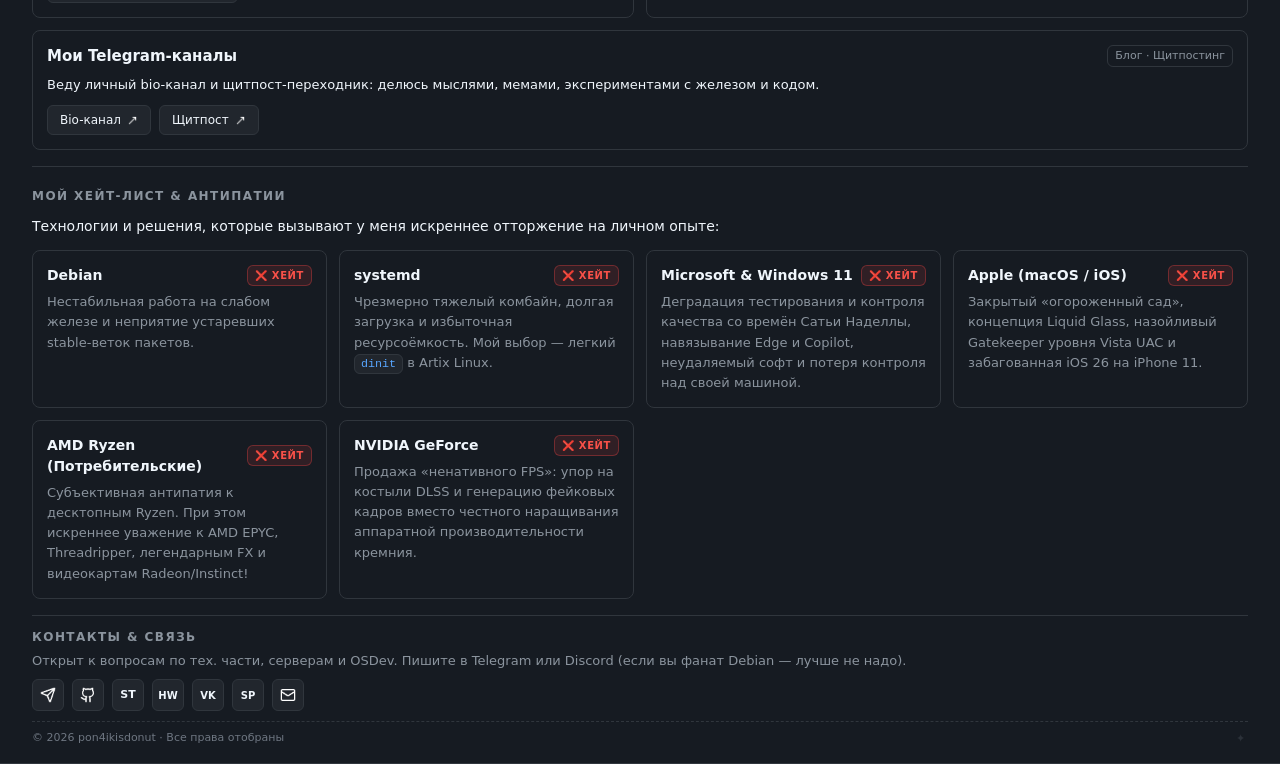
==== commit baf05ffc: "feat: first-person bio rewrite, clean layout, removed generator callout, marked macbook dead" ====
--- a/index.html
+++ b/index.html
@@ -6,7 +6,7 @@
     <meta name="viewport" content="width=device-width, initial-scale=1" />
     <meta
       name="description"
-      content="Личный сайт pon4ikisdonut (Евгений): вайбкодинг, линуксоидство, соревновательный оверклокинг HWBOT, OSDev (KyroOS), каталог femboy.pp.ua и тех. администрирование."
+      content="Личный сайт pon4ikisdonut (Евгений): вайбкодинг, линуксоидство, соревновательный оверклокинг HWBOT, OSDev (KyroOS), каталог femboy.pp.ua и железные эксперименты."
     />
     <meta name="color-scheme" content="dark light" />
     <meta name="theme-color" content="#0d1117" />
@@ -22,7 +22,7 @@
       })();
     </script>
     <link rel="icon" href="favicon.svg" type="image/svg+xml" />
-    <link rel="stylesheet" href="styles.css?v=115" />
+    <link rel="stylesheet" href="styles.css?v=116" />
   </head>
   <body>
     <div class="bg-glow"></div>
@@ -38,7 +38,7 @@
         <!-- Header / Identity -->
         <header class="site-header animate-in">
           <div class="identity">
-            <div class="avatar" title="Аватарка pon4ikisdonut в Telegram">
+            <div class="avatar" title="pon4ikisdonut">
               <img src="ava.jpg" alt="pon4ikisdonut avatar" class="avatar-img" />
             </div>
             <div class="identity-text">
@@ -70,15 +70,21 @@
           </div>
         </header>
 
-        <!-- Section: Dossier / About (From SaberPedia) -->
+        <!-- Section: About / Bio -->
         <section class="section animate-in" id="about">
-          <h2 class="section-title">Досье &amp; О себе</h2>
+          <h2 class="section-title">Обо мне</h2>
           <div class="section-body">
             <div class="about-content">
+              <p class="section-text" style="font-size: 15px; line-height: 1.7;">
+                Привет, я <strong>Евгений</strong> (в сети более известен как <strong>pon4ikisdonut</strong>, либо <em>pon4ikisadonut</em>).
+                Занимаюсь вайбкодингом, низкоуровневой разработкой на C, системным администрированием и OSDev — разрабатываю собственную 64-битную операционную систему KyroOS.
+                Увлекаюсь соревновательным оверклокингом на HWBOT, сборкой нетипичного серверного железа и линуксоидством.
+                Модерирую чат Марка Аддерли, периодически зависаю в сообществе DiabloSat. В интернете открыто позиционирую себя как фембоя.
+              </p>
               <div class="chips">
                 <span class="chip" title="C / OSDev / Низкоуровневая разработка">
                   <img src="c.svg" alt="" class="icon icon--chip" />
-                  <span>C</span>
+                  <span>C / OSDev</span>
                 </span>
                 <span class="chip" title="Python">
                   <img src="python.svg" alt="" class="icon icon--chip" />
@@ -88,15 +94,13 @@
                   <img src="sysadm.png" alt="" class="icon icon--chip" />
                   <span>Sysadmin</span>
                 </span>
+                <span class="chip">Artix Linux (dinit)</span>
                 <span class="chip">KernelSU</span>
-                <span class="chip">HWBOT</span>
-              </div>
-              <p class="section-text">
-                Украинский интернет-пользователь, вайбкодер, линуксоид, энтузиаст нетипичного компьютерного оборудования, экстремального оверклокинга и технический администратор Minecraft-проектов LastSMP и LHC. Модератор в чате Марка Аддерли, периодически участвую в сообществе DiabloSat. В интернете открыто позиционирую себя как фембоя.
-              </p>
-            </div>
-
-            <!-- SaberPedia Dossier Grid -->
+                <span class="chip">HWBOT Top-8</span>
+              </div>
+            </div>
+
+            <!-- Dossier Grid -->
             <div class="dossier-grid">
               <div class="dossier-card">
                 <span class="dossier-label">Настоящее имя</span>
@@ -111,7 +115,7 @@
                 <span class="dossier-val">Киев, Украина</span>
               </div>
               <div class="dossier-card">
-                <span class="dossier-label">Локация</span>
+                <span class="dossier-label">Место жительства</span>
                 <span class="dossier-val">г. Нежин, Черниговская обл.</span>
               </div>
               <div class="dossier-card">
@@ -125,12 +129,6 @@
               <div class="dossier-card">
                 <span class="dossier-label">Планы на будущее</span>
                 <span class="dossier-val">2027 г. — Швеция / Канада</span>
-              </div>
-              <div class="dossier-card">
-                <span class="dossier-label">Источник информации</span>
-                <span class="dossier-val">
-                  <a href="https://saberpedia.no/Pon4ikisdonut" target="_blank" rel="noopener">Сейберпедия ↗</a>
-                </span>
               </div>
             </div>
           </div>
@@ -141,7 +139,7 @@
           <h2 class="section-title">Соревновательный оверклокинг (HWBOT)</h2>
           <div class="section-body">
             <p class="section-text">
-              Участие в рейтинговых дисциплинах соревновательного оверклокинга на платформе <strong>HWBOT</strong>. Основной бенчмарк-снаряд — видеокарта Sapphire Radeon RX 480 Nitro+ 8GB.
+              Участвую в рейтинговых дисциплинах соревновательного оверклокинга на платформе <strong>HWBOT</strong>. Мой основной бенчмарк-снаряд — видеокарта Sapphire Radeon RX 480 Nitro+ 8GB.
             </p>
             <div class="hwbot-grid">
               <div class="hwbot-card">
@@ -164,7 +162,7 @@
                   <span>VRAM: 2250 МГц</span>
                 </div>
                 <p class="project-text subtle">
-                  Выжатый максимум из Polaris 10: частота памяти разогнана до 9000 МГц эффективных.
+                  Выжал максимум из чипа Polaris 10: частота памяти разогнана до 9000 МГц эффективных.
                 </p>
               </div>
 
@@ -180,7 +178,7 @@
                 </p>
                 <div class="project-actions">
                   <a class="project-button" href="https://hwbot.org/users/pon4ikisadonut" target="_blank" rel="noopener">
-                    <span>Профиль на HWBOT</span>
+                    <span>Мой профиль на HWBOT</span>
                     <img src="strelka.png" alt="" class="icon icon--external" />
                   </a>
                 </div>
@@ -191,7 +189,7 @@
 
         <!-- Section: Hardware & Setup (Frankenstein Rig) -->
         <section class="section animate-in" id="stack">
-          <h2 class="section-title">Сетап &amp; Железо (Dell Frankenstein)</h2>
+          <h2 class="section-title">Сетап &amp; Моё железо</h2>
           <div class="section-body">
             <div class="hardware-grid">
 
@@ -212,12 +210,6 @@
                     <li><strong>Накопители:</strong> Patriot Burst Elite 120GB, ST3250318AS 232GB, 2x WD 320GB</li>
                   </ul>
                 </div>
-
-                <!-- Emergency Generator Profile Callout -->
-                <div class="generator-callout">
-                  <div class="generator-callout-title">⚡ Профиль работы от генератора (Блэкаут)</div>
-                  Реализован специальный режим пониженного энергопотребления для автономности: процессор Core i7-4790 программно зажат до <strong>~25 Вт</strong>, а лимит мощности видеокарты RX 480 снижен на <strong>-35%</strong>.
-                </div>
               </div>
 
               <!-- Software & DualBoot -->
@@ -229,7 +221,7 @@
                 <div class="hw-body">
                   <ul>
                     <li><strong>Основная система (Linux):</strong> <span class="badge-update">Artix Linux</span> с системой инициализации <code>dinit</code> и рабочим столом <code>Xfce4</code>. Никакого тяжелого systemd.</li>
-                    <li><strong>Вторая система (Windows):</strong> Windows 10 Pro 22H2 — сохраняется исключительно из-за пула накопителей <code>Microsoft Storage Spaces</code>, который нельзя безболезненно перенести в Linux без риска потери данных.</li>
+                    <li><strong>Вторая система (Windows):</strong> Windows 10 Pro 22H2 — держу исключительно из-за пула дисков <code>Microsoft Storage Spaces</code>, который пока не перенести в Linux без форматирования и риска потери данных.</li>
                     <li><strong>Bootloader:</strong> GRUB DualBoot</li>
                   </ul>
                 </div>
@@ -239,12 +231,12 @@
               <div class="hardware-item">
                 <div class="hw-summary-mock">
                   <span class="hw-title">Мобильный арсенал</span>
-                  <span class="hw-meta">Pixel 6 Pro + MacBook Air</span>
+                  <span class="hw-meta">Pixel 6 Pro + MacBook</span>
                 </div>
                 <div class="hw-body">
                   <ul>
-                    <li><strong>Смартфон:</strong> Google Pixel 6 Pro (Stormy Black, 128GB, Android 17). Разблокированный загрузчик, root через <code>KernelSU</code>. Примечание: физически не работает NFC и датчик приближения.</li>
-                    <li><strong>Походный ноутбук:</strong> MacBook Air 11″ (Early 2014) — используется как легкая печатная машинка в поездках (несмотря на глубокий скепсис к экосистеме Apple).</li>
+                    <li><strong>Смартфон:</strong> Google Pixel 6 Pro (Stormy Black, 128GB, Android 17). Разблокированный загрузчик, root через <code>KernelSU</code>. (Модуль NFC и датчик приближения физически не работают).</li>
+                    <li><strong>Ноутбук:</strong> MacBook Air 11″ (Early 2014) — <span class="badge-subtle" style="font-weight: 700;">сейчас мёртвый</span>, валяется без признаков жизни (да и в целом Apple я презираю).</li>
                   </ul>
                 </div>
               </div>
@@ -272,7 +264,7 @@
 
         <!-- Section: Projects -->
         <section class="section animate-in" id="projects">
-          <h2 class="section-title">Проекты &amp; Разработка</h2>
+          <h2 class="section-title">Мои проекты</h2>
           <div class="projects-grid">
 
             <article class="project-card">
@@ -283,10 +275,10 @@
                 <span class="project-tag">OSDev · x86_64</span>
               </header>
               <p class="project-text">
-                64-битная операционная система, разрабатываемая с нуля. Загрузчик Limine, вывод через framebuffer, на стадии ранней альфы.
+                64-битная операционная система, которую я пишу с нуля. Загрузчик Limine, вывод через framebuffer, ранняя альфа.
               </p>
               <p class="project-text subtle">
-                Разрабатывается с применением ИИ — сам процесс создания автор неформально характеризует как <em>«навайбкоживание»</em>.
+                Разрабатываю с применением ИИ — сам процесс создания неформально называю <em>«навайбкоживание»</em>.
               </p>
               <div class="project-actions">
                 <a class="project-button" href="https://github.com/kyrosystems/KyroOS" target="_blank" rel="noopener">
@@ -304,10 +296,10 @@
                 <span class="project-tag">Каталог · Web</span>
               </header>
               <p class="project-text">
-                Тематический интернет-каталог, посвящённый фембой-культуре. Ограниченный список с ручной модерацией.
+                Мой тематический интернет-каталог, посвящённый фембой-культуре. Список с ручной модерацией.
               </p>
               <p class="project-text subtle">
-                Добавление новых участников происходит вручную: желающие попасть в каталог обращаются непосредственно в Telegram.
+                Добавление новых участников модерирую вручную: желающие попасть в каталог пишут мне напрямую в Telegram.
               </p>
               <div class="project-actions">
                 <a class="project-button" href="https://femboy.pp.ua/" target="_blank" rel="noopener">
@@ -315,19 +307,6 @@
                   <img src="strelka.png" alt="" class="icon icon--external" />
                 </a>
               </div>
-            </article>
-
-            <article class="project-card">
-              <header class="project-header">
-                <h3 class="project-title">LastSMP &amp; LHC</h3>
-                <span class="project-tag">Minecraft · Инфраструктура</span>
-              </header>
-              <p class="project-text">
-                Техническое администрирование Minecraft-проектов LastSMP и LHC: настройка серверов, сетей, мониторинг и обслуживание инфраструктуры.
-              </p>
-              <p class="project-text subtle">
-                Также модерирование чата Марка Аддерли и неформальное участие в DiabloSat.
-              </p>
             </article>
 
             <article class="project-card">
@@ -359,7 +338,7 @@
                 <span class="project-tag">Хотелки · Железо</span>
               </header>
               <p class="project-text">
-                Список желаний и планируемых апгрейдов: серверная платформа LGA3647 Xeon Gold 6148, 96GB DDR4 ECC REG, RX 7800 XT, 3x монитора Samsung Odyssey G7 и сетевое 10G оборудование.
+                Мой список желаний и планируемых апгрейдов: серверная платформа LGA3647 Xeon Gold 6148, 96GB DDR4 ECC REG, RX 7800 XT, 3x монитора Samsung Odyssey G7 и сетевое 10G железо.
               </p>
               <div class="project-actions">
                 <a class="project-button" href="/wishlist/">
@@ -369,13 +348,13 @@
               </div>
             </article>
 
-            <article class="project-card">
+            <article class="project-card" style="grid-column: 1 / -1;">
               <header class="project-header">
-                <h3 class="project-title">Telegram-каналы</h3>
+                <h3 class="project-title">Мои Telegram-каналы</h3>
                 <span class="project-tag">Блог · Щитпостинг</span>
               </header>
               <p class="project-text">
-                Ведение личного bio-канала и щитпост-переходника: мемы, мысли, железные эксперименты и повседневный движ без цензуры.
+                Веду личный bio-канал и щитпост-переходник: делюсь мыслями, мемами, экспериментами с железом и кодом.
               </p>
               <div class="project-actions">
                 <a class="project-button" href="https://t.me/pon4ikbio" target="_blank" rel="noopener">
@@ -392,12 +371,12 @@
           </div>
         </section>
 
-        <!-- Section: Hall of Hate (Technical Preferences & Anti-Preferences) -->
+        <!-- Section: Hall of Hate (Technical Preferences) -->
         <section class="section animate-in" id="hate">
-          <h2 class="section-title">Технические предпочтения &amp; Хейт-лист</h2>
+          <h2 class="section-title">Мой хейт-лист &amp; Антипатии</h2>
           <div class="section-body">
             <p class="section-text">
-              Список технологий и платформ, вызывающих выраженное отторжение на основе личного опыта эксплуатации и политики производителей:
+              Технологии и решения, которые вызывают у меня искреннее отторжение на личном опыте:
             </p>
             <div class="hate-grid">
 
@@ -417,7 +396,7 @@
                   <span class="hate-badge">❌ Хейт</span>
                 </div>
                 <p class="hate-desc">
-                  Чрезмерно тяжелый комбайн, долгая загрузка и избыточная ресурсоёмкость. Альтернатива автора — легкий <code>dinit</code> в Artix Linux.
+                  Чрезмерно тяжелый комбайн, долгая загрузка и избыточная ресурсоёмкость. Мой выбор — легкий <code>dinit</code> в Artix Linux.
                 </p>
               </div>
 
@@ -447,7 +426,7 @@
                   <span class="hate-badge">❌ Хейт</span>
                 </div>
                 <p class="hate-desc">
-                  Субъективная антипатия к десктопным Ryzen. При этом выраженное уважение к AMD EPYC, Threadripper, легендарным FX и видеокартам Radeon/Instinct!
+                  Субъективная антипатия к десктопным Ryzen. При этом искреннее уважение к AMD EPYC, Threadripper, легендарным FX и видеокартам Radeon/Instinct!
                 </p>
               </div>
 
@@ -501,8 +480,7 @@
 
           <div class="footer-bottom">
             <span>© <span id="year"></span> pon4ikisdonut · Все права отобраны</span>
-            <span style="color: var(--text-softer); font-size: 10px;">Подсказка: введи <code>frutigeraero</code> на клавиатуре</span>
-            <button class="aero-toggle" id="aero-toggle" type="button" aria-pressed="false" aria-label="Включить стиль Windows XP / Frutiger Aero" title="Пасхалка: Frutiger Aero">✦</button>
+            <button class="aero-toggle" id="aero-toggle" type="button" aria-pressed="false" aria-label="Включить стиль Windows XP / Frutiger Aero" title="Пасхалка">✦</button>
           </div>
         </footer>
 
--- a/styles.css
+++ b/styles.css
@@ -461,15 +461,8 @@
 
 .about-content {
   display: flex;
-  align-items: center;
-  gap: 16px;
-}
-
-@media (max-width: 700px) {
-  .about-content {
-    flex-direction: column;
-    align-items: flex-start;
-  }
+  flex-direction: column;
+  gap: 12px;
 }
 
 .chips {
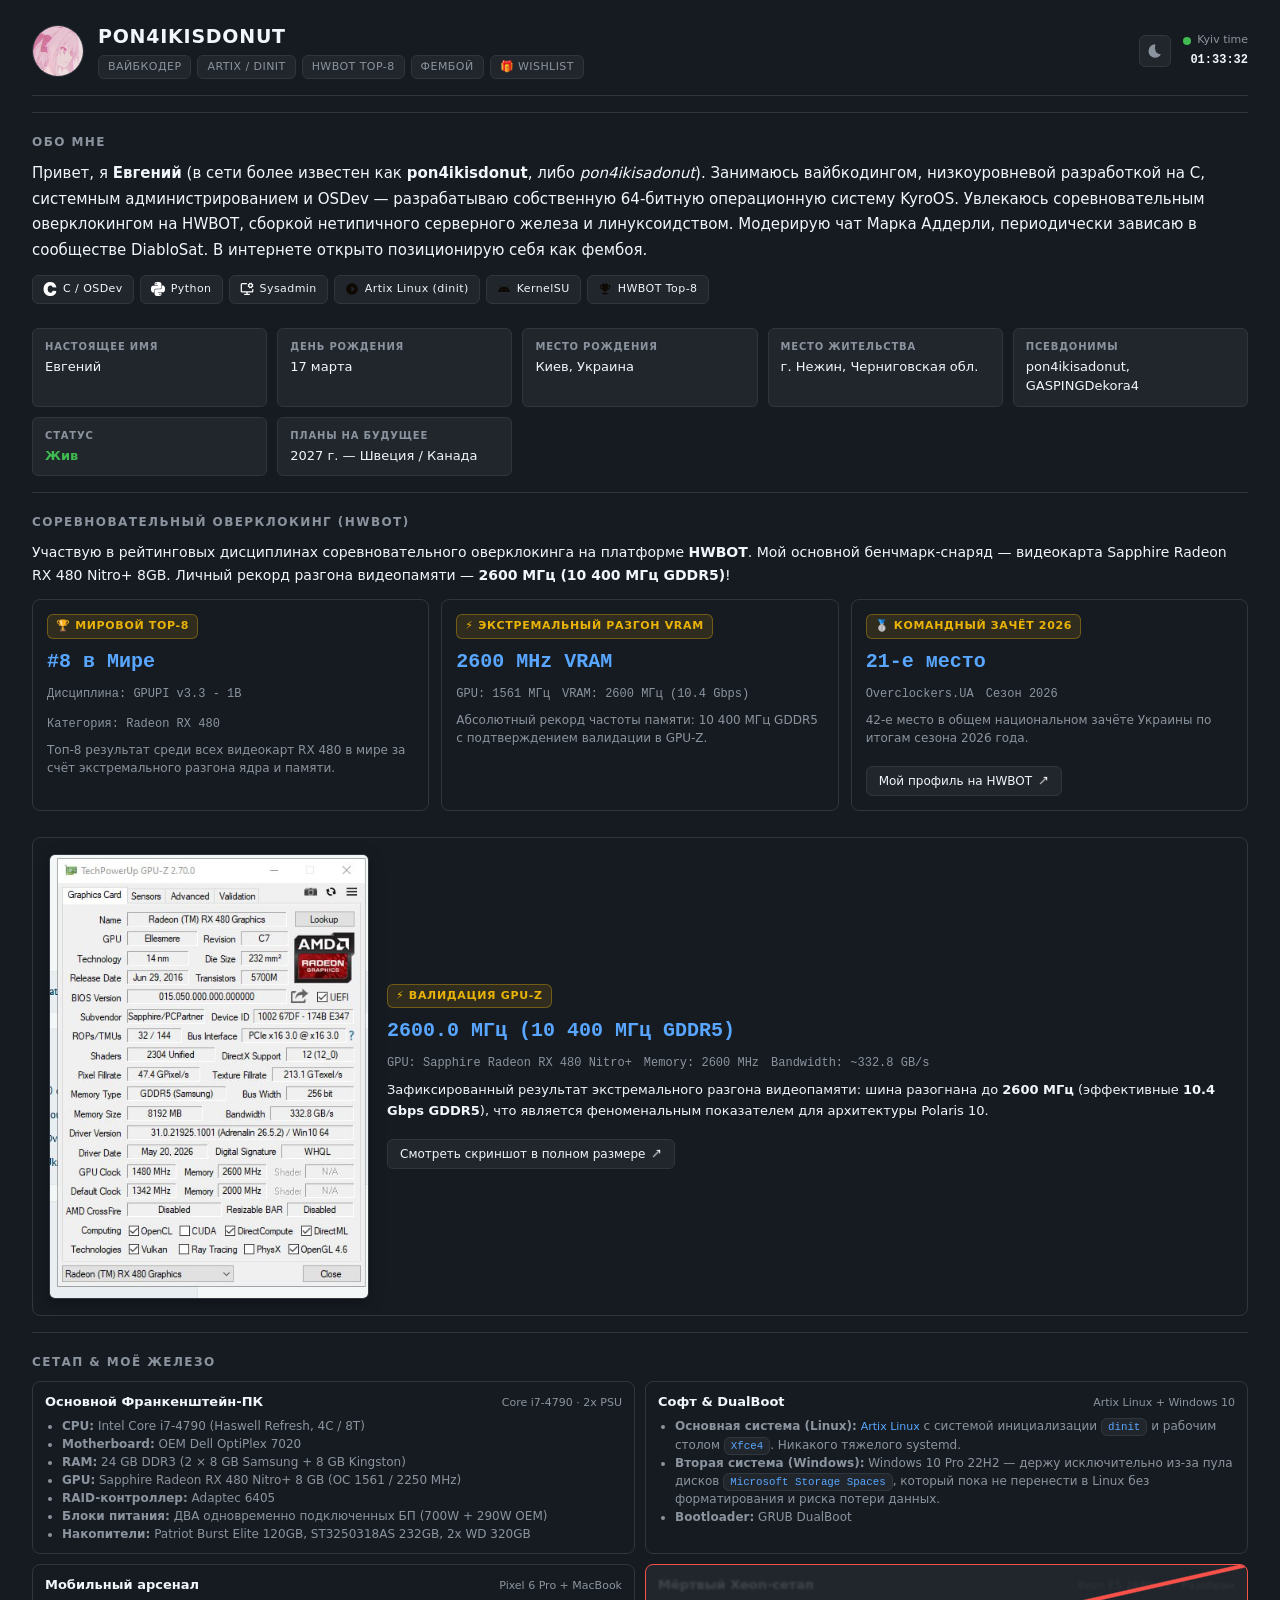
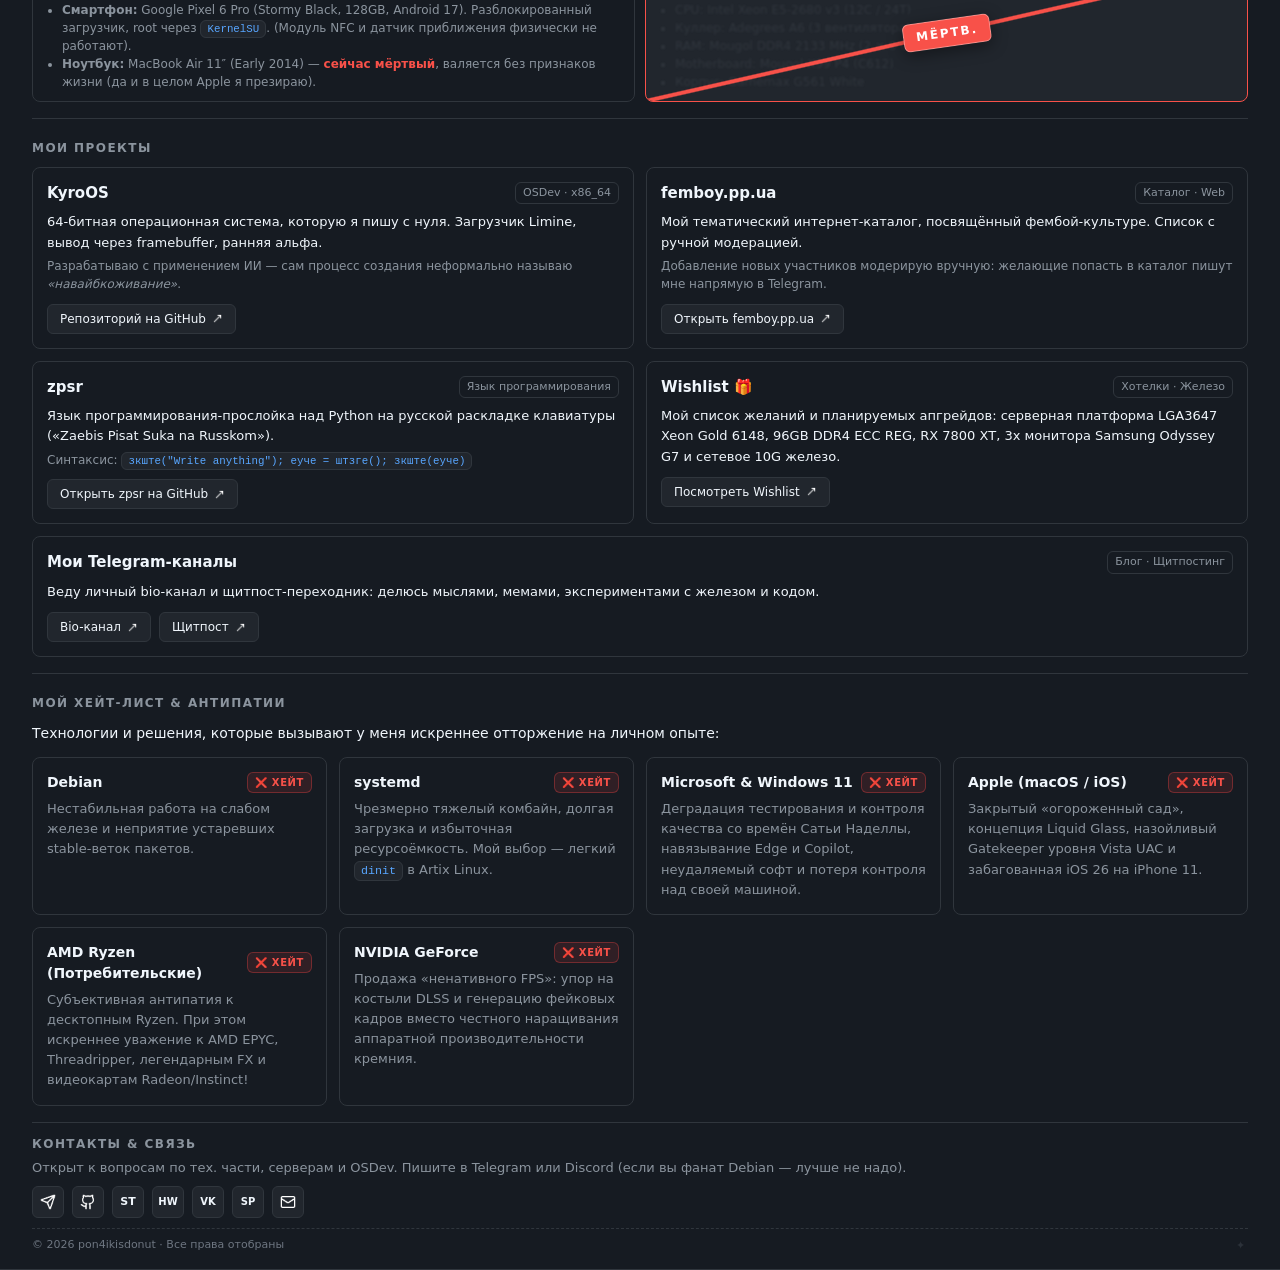
==== commit 10e08089: "feat: fix chip icons spacing, remove birth year, add 2600 MHz VRAM record and GPU-Z proof" ====
--- a/index.html
+++ b/index.html
@@ -22,7 +22,7 @@
       })();
     </script>
     <link rel="icon" href="favicon.svg" type="image/svg+xml" />
-    <link rel="stylesheet" href="styles.css?v=116" />
+    <link rel="stylesheet" href="styles.css?v=117" />
   </head>
   <body>
     <div class="bg-glow"></div>
@@ -94,9 +94,18 @@
                   <img src="sysadm.png" alt="" class="icon icon--chip" />
                   <span>Sysadmin</span>
                 </span>
-                <span class="chip">Artix Linux (dinit)</span>
-                <span class="chip">KernelSU</span>
-                <span class="chip">HWBOT Top-8</span>
+                <span class="chip" title="Artix Linux (dinit init system)">
+                  <svg class="icon icon--chip" viewBox="0 0 24 24" fill="currentColor"><path d="M12 2C6.48 2 2 6.48 2 12s4.48 10 10 10 10-4.48 10-10S17.52 2 12 2zm-1 14.5v-9l6 4.5-6 4.5z"/></svg>
+                  <span>Artix Linux (dinit)</span>
+                </span>
+                <span class="chip" title="KernelSU Root">
+                  <svg class="icon icon--chip" viewBox="0 0 24 24" fill="currentColor"><path d="M17.6 9.48l1.84-3.18a.5.5 0 0 0-.87-.5l-1.87 3.23A11.45 11.45 0 0 0 12 8c-1.67 0-3.25.37-4.7 1.03L5.43 5.8a.5.5 0 0 0-.87.5l1.84 3.18C3.88 10.97 2.2 13.79 2 17h20c-.2-3.21-1.88-6.03-4.4-7.52zM7 14c-.55 0-1-.45-1-1s.45-1 1-1 1 .45 1 1-.45 1-1 1zm10 0c-.55 0-1-.45-1-1s.45-1 1-1 1 .45 1 1-.45 1-1 1z"/></svg>
+                  <span>KernelSU</span>
+                </span>
+                <span class="chip" title="HWBOT Top-8 Overclocking">
+                  <svg class="icon icon--chip" viewBox="0 0 24 24" fill="currentColor"><path d="M19 5h-2V3H7v2H5c-1.1 0-2 .9-2 2v1c0 2.55 1.92 4.63 4.39 4.94A5.01 5.01 0 0 0 11 15.9V19H7v2h10v-2h-4v-3.1a5.01 5.01 0 0 0 3.61-2.96C19.08 12.63 21 10.55 21 8V7c0-1.1-.9-2-2-2zM5 8V7h2v3.82C5.84 10.4 5 9.3 5 8zm14 0c0 1.3-.84 2.4-2 2.82V7h2v1z"/></svg>
+                  <span>HWBOT Top-8</span>
+                </span>
               </div>
             </div>
 
@@ -107,8 +116,8 @@
                 <span class="dossier-val">Евгений</span>
               </div>
               <div class="dossier-card">
-                <span class="dossier-label">Дата рождения</span>
-                <span class="dossier-val">17 марта 2011 года</span>
+                <span class="dossier-label">День рождения</span>
+                <span class="dossier-val">17 марта</span>
               </div>
               <div class="dossier-card">
                 <span class="dossier-label">Место рождения</span>
@@ -139,7 +148,7 @@
           <h2 class="section-title">Соревновательный оверклокинг (HWBOT)</h2>
           <div class="section-body">
             <p class="section-text">
-              Участвую в рейтинговых дисциплинах соревновательного оверклокинга на платформе <strong>HWBOT</strong>. Мой основной бенчмарк-снаряд — видеокарта Sapphire Radeon RX 480 Nitro+ 8GB.
+              Участвую в рейтинговых дисциплинах соревновательного оверклокинга на платформе <strong>HWBOT</strong>. Мой основной бенчмарк-снаряд — видеокарта Sapphire Radeon RX 480 Nitro+ 8GB. Личный рекорд разгона видеопамяти — <strong>2600 МГц (10 400 МГц GDDR5)</strong>!
             </p>
             <div class="hwbot-grid">
               <div class="hwbot-card">
@@ -155,14 +164,14 @@
               </div>
 
               <div class="hwbot-card">
-                <div class="hwbot-medal">⚡ Частоты разгона</div>
-                <div class="hwbot-val-large">1561 / 2250 MHz</div>
+                <div class="hwbot-medal">⚡ Экстремальный разгон VRAM</div>
+                <div class="hwbot-val-large">2600 MHz VRAM</div>
                 <div class="hwbot-stats-row">
                   <span>GPU: 1561 МГц</span>
-                  <span>VRAM: 2250 МГц</span>
+                  <span>VRAM: 2600 МГц (10.4 Gbps)</span>
                 </div>
                 <p class="project-text subtle">
-                  Выжал максимум из чипа Polaris 10: частота памяти разогнана до 9000 МГц эффективных.
+                  Абсолютный рекорд частоты памяти: 10 400 МГц GDDR5 с подтверждением валидации в GPU-Z.
                 </p>
               </div>
 
@@ -184,6 +193,34 @@
                 </div>
               </div>
             </div>
+
+            <!-- Proof Card with 2600mzhvram.jpg -->
+            <div class="hwbot-proof-card">
+              <div class="hwbot-proof-media">
+                <a href="2600mzhvram.jpg" target="_blank" rel="noopener" title="Открыть скриншот GPU-Z в полном размере">
+                  <img src="2600mzhvram.jpg" alt="Валидация GPU-Z: разгон памяти до 2600 МГц" class="hwbot-proof-img" />
+                </a>
+              </div>
+              <div class="hwbot-proof-details">
+                <div class="hwbot-medal">⚡ Валидация GPU-Z</div>
+                <div class="hwbot-val-large">2600.0 МГц (10 400 МГц GDDR5)</div>
+                <div class="hwbot-stats-row">
+                  <span>GPU: Sapphire Radeon RX 480 Nitro+</span>
+                  <span>Memory: 2600 MHz</span>
+                  <span>Bandwidth: ~332.8 GB/s</span>
+                </div>
+                <p class="project-text">
+                  Зафиксированный результат экстремального разгона видеопамяти: шина разогнана до <strong>2600 МГц</strong> (эффективные <strong>10.4 Gbps GDDR5</strong>), что является феноменальным показателем для архитектуры Polaris 10.
+                </p>
+                <div class="project-actions">
+                  <a class="project-button" href="2600mzhvram.jpg" target="_blank" rel="noopener">
+                    <span>Смотреть скриншот в полном размере</span>
+                    <img src="strelka.png" alt="" class="icon icon--external" />
+                  </a>
+                </div>
+              </div>
+            </div>
+
           </div>
         </section>
 
--- a/styles.css
+++ b/styles.css
@@ -476,11 +476,13 @@
   display: inline-flex;
   align-items: center;
   justify-content: center;
-  padding: 4px 8px;
+  gap: 6px;
+  padding: 5px 10px;
   border-radius: var(--radius-sm);
   border: 1px solid var(--border-subtle);
   background-color: var(--bg-subtle);
   font-size: 11px;
+  font-weight: 500;
   color: var(--text);
   letter-spacing: 0.04em;
   transition: border-color var(--transition-fast), background-color var(--transition-fast);
@@ -496,8 +498,10 @@
 }
 
 .icon--chip {
-  width: 16px;
-  height: 16px;
+  width: 14px;
+  height: 14px;
+  object-fit: contain;
+  flex-shrink: 0;
 }
 
 .icon--external {
@@ -880,6 +884,56 @@
   font-family: "JetBrains Mono", ui-monospace, Menlo, monospace;
 }
 
+.hwbot-proof-card {
+  display: grid;
+  grid-template-columns: minmax(0, 320px) minmax(0, 1fr);
+  gap: 18px;
+  align-items: center;
+  border-radius: var(--radius-md);
+  border: 1px solid var(--border-subtle);
+  background-color: var(--bg-card);
+  padding: 16px;
+  margin-top: 14px;
+  transition: border-color var(--transition-fast), background-color var(--transition-fast);
+}
+
+@media (max-width: 768px) {
+  .hwbot-proof-card {
+    grid-template-columns: minmax(0, 1fr);
+  }
+}
+
+.hwbot-proof-card:hover {
+  border-color: var(--accent);
+  background-color: var(--bg-card-hover);
+}
+
+.hwbot-proof-media {
+  width: 100%;
+  border-radius: var(--radius-sm);
+  overflow: hidden;
+  border: 1px solid var(--border-subtle);
+  background: var(--bg-subtle);
+  box-shadow: 0 4px 16px rgba(0, 0, 0, 0.3);
+}
+
+.hwbot-proof-img {
+  width: 100%;
+  height: auto;
+  display: block;
+  transition: transform 0.25s ease;
+}
+
+.hwbot-proof-media:hover .hwbot-proof-img {
+  transform: scale(1.03);
+}
+
+.hwbot-proof-details {
+  display: flex;
+  flex-direction: column;
+  gap: 8px;
+}
+
 .hate-grid {
   display: grid;
   grid-template-columns: repeat(auto-fit, minmax(280px, 1fr));
@@ -1345,6 +1399,7 @@
 body.aero-theme .wishlist-card,
 body.aero-theme .hardware-item,
 body.aero-theme .hwbot-card,
+body.aero-theme .hwbot-proof-card,
 body.aero-theme .hate-card {
   background: linear-gradient(135deg, rgba(255, 255, 255, 0.96) 0%, rgba(205, 238, 255, 0.88) 100%);
   border: 1px solid #73bdef;
@@ -1359,6 +1414,7 @@
 body.aero-theme .wishlist-card:hover,
 body.aero-theme .hardware-item:hover,
 body.aero-theme .hwbot-card:hover,
+body.aero-theme .hwbot-proof-card:hover,
 body.aero-theme .hate-card:hover {
   border-color: #0879dc;
   box-shadow:
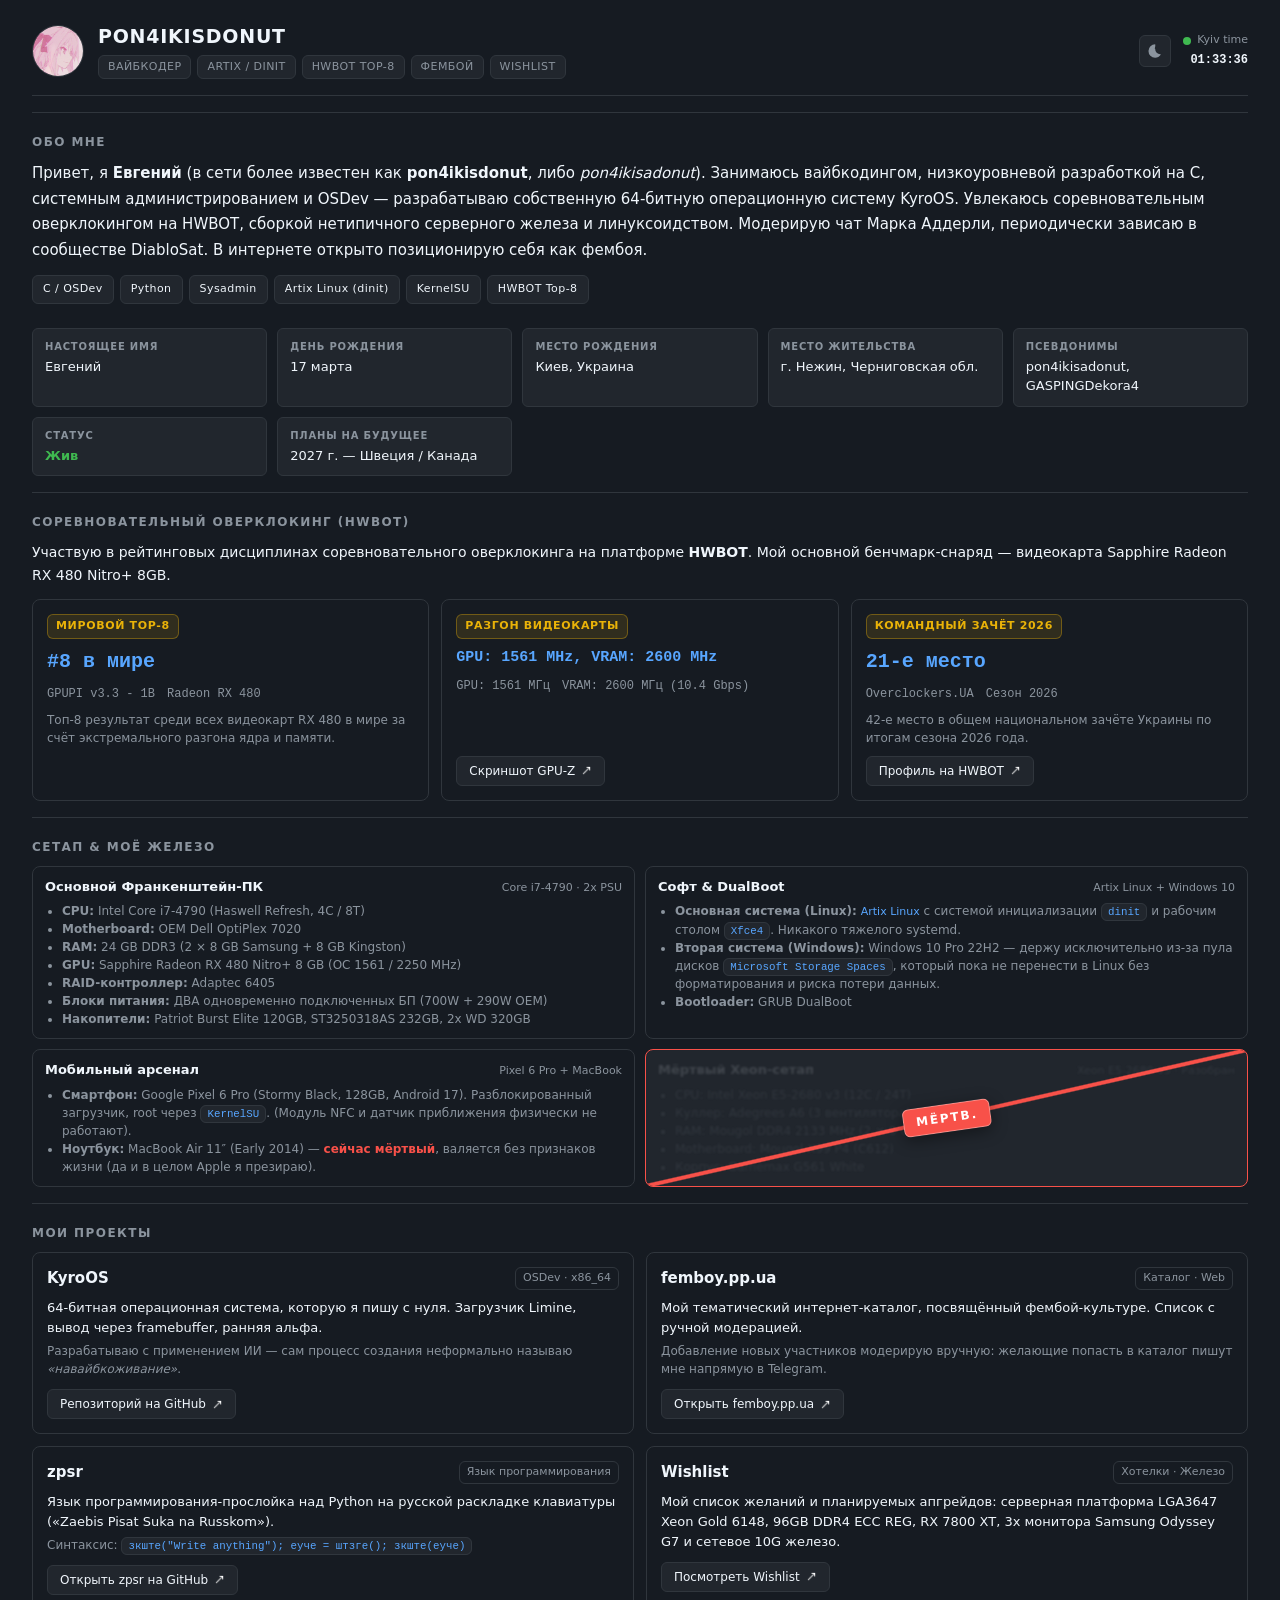
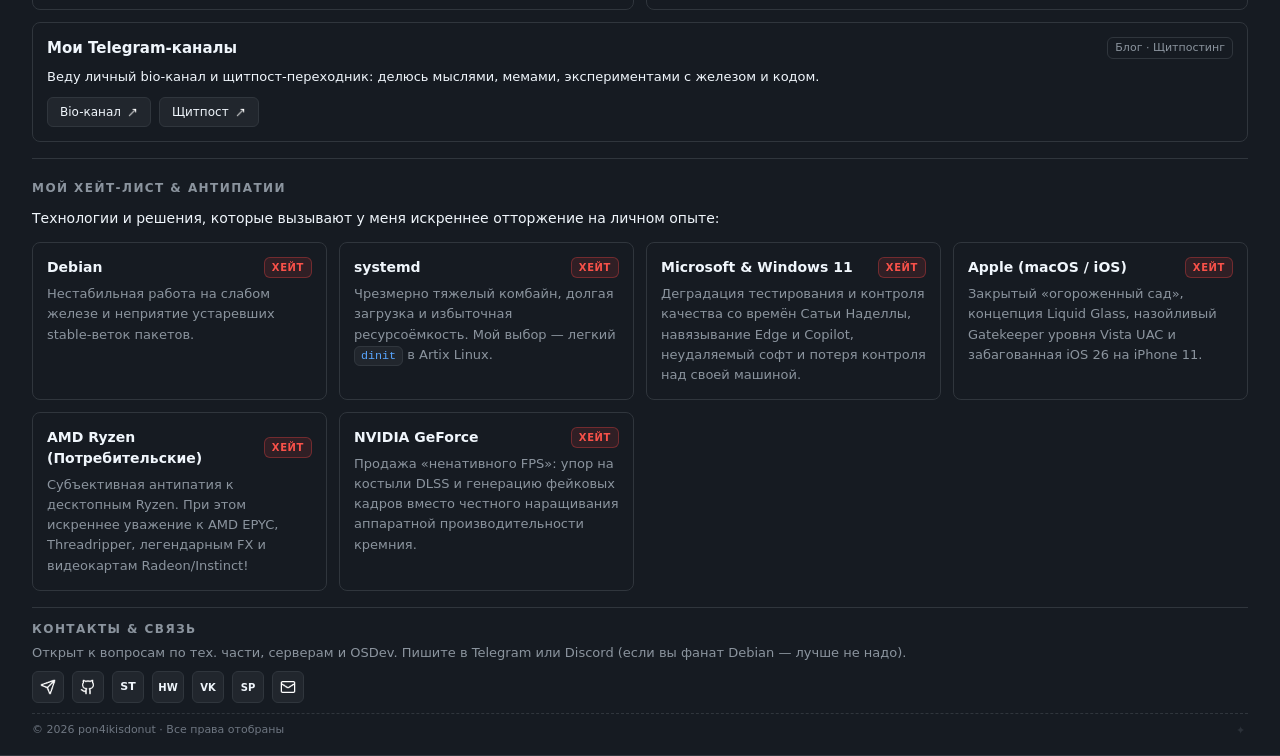
==== commit 60360e1e: "feat: clean text chips, compact 2600 MHz VRAM card with button, removed all emojis" ====
--- a/index.html
+++ b/index.html
@@ -22,7 +22,7 @@
       })();
     </script>
     <link rel="icon" href="favicon.svg" type="image/svg+xml" />
-    <link rel="stylesheet" href="styles.css?v=117" />
+    <link rel="stylesheet" href="styles.css?v=118" />
   </head>
   <body>
     <div class="bg-glow"></div>
@@ -48,7 +48,7 @@
                 <span class="status-pill">Artix / dinit</span>
                 <span class="status-pill">HWBOT Top-8</span>
                 <span class="status-pill">Фембой</span>
-                <a href="/wishlist/" class="status-pill status-pill--link" title="Список желаний">🎁 Wishlist</a>
+                <a href="/wishlist/" class="status-pill status-pill--link" title="Список желаний">Wishlist</a>
               </div>
             </div>
           </div>
@@ -82,30 +82,12 @@
                 Модерирую чат Марка Аддерли, периодически зависаю в сообществе DiabloSat. В интернете открыто позиционирую себя как фембоя.
               </p>
               <div class="chips">
-                <span class="chip" title="C / OSDev / Низкоуровневая разработка">
-                  <img src="c.svg" alt="" class="icon icon--chip" />
-                  <span>C / OSDev</span>
-                </span>
-                <span class="chip" title="Python">
-                  <img src="python.svg" alt="" class="icon icon--chip" />
-                  <span>Python</span>
-                </span>
-                <span class="chip" title="Linux / Sysadmin / Infrastructure">
-                  <img src="sysadm.png" alt="" class="icon icon--chip" />
-                  <span>Sysadmin</span>
-                </span>
-                <span class="chip" title="Artix Linux (dinit init system)">
-                  <svg class="icon icon--chip" viewBox="0 0 24 24" fill="currentColor"><path d="M12 2C6.48 2 2 6.48 2 12s4.48 10 10 10 10-4.48 10-10S17.52 2 12 2zm-1 14.5v-9l6 4.5-6 4.5z"/></svg>
-                  <span>Artix Linux (dinit)</span>
-                </span>
-                <span class="chip" title="KernelSU Root">
-                  <svg class="icon icon--chip" viewBox="0 0 24 24" fill="currentColor"><path d="M17.6 9.48l1.84-3.18a.5.5 0 0 0-.87-.5l-1.87 3.23A11.45 11.45 0 0 0 12 8c-1.67 0-3.25.37-4.7 1.03L5.43 5.8a.5.5 0 0 0-.87.5l1.84 3.18C3.88 10.97 2.2 13.79 2 17h20c-.2-3.21-1.88-6.03-4.4-7.52zM7 14c-.55 0-1-.45-1-1s.45-1 1-1 1 .45 1 1-.45 1-1 1zm10 0c-.55 0-1-.45-1-1s.45-1 1-1 1 .45 1 1-.45 1-1 1z"/></svg>
-                  <span>KernelSU</span>
-                </span>
-                <span class="chip" title="HWBOT Top-8 Overclocking">
-                  <svg class="icon icon--chip" viewBox="0 0 24 24" fill="currentColor"><path d="M19 5h-2V3H7v2H5c-1.1 0-2 .9-2 2v1c0 2.55 1.92 4.63 4.39 4.94A5.01 5.01 0 0 0 11 15.9V19H7v2h10v-2h-4v-3.1a5.01 5.01 0 0 0 3.61-2.96C19.08 12.63 21 10.55 21 8V7c0-1.1-.9-2-2-2zM5 8V7h2v3.82C5.84 10.4 5 9.3 5 8zm14 0c0 1.3-.84 2.4-2 2.82V7h2v1z"/></svg>
-                  <span>HWBOT Top-8</span>
-                </span>
+                <span class="chip">C / OSDev</span>
+                <span class="chip">Python</span>
+                <span class="chip">Sysadmin</span>
+                <span class="chip">Artix Linux (dinit)</span>
+                <span class="chip">KernelSU</span>
+                <span class="chip">HWBOT Top-8</span>
               </div>
             </div>
 
@@ -148,15 +130,15 @@
           <h2 class="section-title">Соревновательный оверклокинг (HWBOT)</h2>
           <div class="section-body">
             <p class="section-text">
-              Участвую в рейтинговых дисциплинах соревновательного оверклокинга на платформе <strong>HWBOT</strong>. Мой основной бенчмарк-снаряд — видеокарта Sapphire Radeon RX 480 Nitro+ 8GB. Личный рекорд разгона видеопамяти — <strong>2600 МГц (10 400 МГц GDDR5)</strong>!
+              Участвую в рейтинговых дисциплинах соревновательного оверклокинга на платформе <strong>HWBOT</strong>. Мой основной бенчмарк-снаряд — видеокарта Sapphire Radeon RX 480 Nitro+ 8GB.
             </p>
             <div class="hwbot-grid">
               <div class="hwbot-card">
-                <div class="hwbot-medal">🏆 Мировой Top-8</div>
-                <div class="hwbot-val-large">#8 в Мире</div>
+                <div class="hwbot-medal">Мировой Top-8</div>
+                <div class="hwbot-val-large">#8 в мире</div>
                 <div class="hwbot-stats-row">
-                  <span>Дисциплина: GPUPI v3.3 - 1B</span>
-                  <span>Категория: Radeon RX 480</span>
+                  <span>GPUPI v3.3 - 1B</span>
+                  <span>Radeon RX 480</span>
                 </div>
                 <p class="project-text subtle">
                   Топ-8 результат среди всех видеокарт RX 480 в мире за счёт экстремального разгона ядра и памяти.
@@ -164,19 +146,22 @@
               </div>
 
               <div class="hwbot-card">
-                <div class="hwbot-medal">⚡ Экстремальный разгон VRAM</div>
-                <div class="hwbot-val-large">2600 MHz VRAM</div>
+                <div class="hwbot-medal">Разгон видеокарты</div>
+                <div class="hwbot-val-large" style="font-size: 15px;">GPU: 1561 MHz, VRAM: 2600 MHz</div>
                 <div class="hwbot-stats-row">
                   <span>GPU: 1561 МГц</span>
                   <span>VRAM: 2600 МГц (10.4 Gbps)</span>
                 </div>
-                <p class="project-text subtle">
-                  Абсолютный рекорд частоты памяти: 10 400 МГц GDDR5 с подтверждением валидации в GPU-Z.
-                </p>
+                <div class="project-actions" style="margin-top: auto;">
+                  <a class="project-button" href="2600mzhvram.jpg" target="_blank" rel="noopener">
+                    <span>Скриншот GPU-Z</span>
+                    <img src="strelka.png" alt="" class="icon icon--external" />
+                  </a>
+                </div>
               </div>
 
               <div class="hwbot-card">
-                <div class="hwbot-medal">🥈 Командный зачёт 2026</div>
+                <div class="hwbot-medal">Командный зачёт 2026</div>
                 <div class="hwbot-val-large">21-е место</div>
                 <div class="hwbot-stats-row">
                   <span>Overclockers.UA</span>
@@ -185,42 +170,14 @@
                 <p class="project-text subtle">
                   42-е место в общем национальном зачёте Украины по итогам сезона 2026 года.
                 </p>
-                <div class="project-actions">
+                <div class="project-actions" style="margin-top: auto;">
                   <a class="project-button" href="https://hwbot.org/users/pon4ikisadonut" target="_blank" rel="noopener">
-                    <span>Мой профиль на HWBOT</span>
+                    <span>Профиль на HWBOT</span>
                     <img src="strelka.png" alt="" class="icon icon--external" />
                   </a>
                 </div>
               </div>
             </div>
-
-            <!-- Proof Card with 2600mzhvram.jpg -->
-            <div class="hwbot-proof-card">
-              <div class="hwbot-proof-media">
-                <a href="2600mzhvram.jpg" target="_blank" rel="noopener" title="Открыть скриншот GPU-Z в полном размере">
-                  <img src="2600mzhvram.jpg" alt="Валидация GPU-Z: разгон памяти до 2600 МГц" class="hwbot-proof-img" />
-                </a>
-              </div>
-              <div class="hwbot-proof-details">
-                <div class="hwbot-medal">⚡ Валидация GPU-Z</div>
-                <div class="hwbot-val-large">2600.0 МГц (10 400 МГц GDDR5)</div>
-                <div class="hwbot-stats-row">
-                  <span>GPU: Sapphire Radeon RX 480 Nitro+</span>
-                  <span>Memory: 2600 MHz</span>
-                  <span>Bandwidth: ~332.8 GB/s</span>
-                </div>
-                <p class="project-text">
-                  Зафиксированный результат экстремального разгона видеопамяти: шина разогнана до <strong>2600 МГц</strong> (эффективные <strong>10.4 Gbps GDDR5</strong>), что является феноменальным показателем для архитектуры Polaris 10.
-                </p>
-                <div class="project-actions">
-                  <a class="project-button" href="2600mzhvram.jpg" target="_blank" rel="noopener">
-                    <span>Смотреть скриншот в полном размере</span>
-                    <img src="strelka.png" alt="" class="icon icon--external" />
-                  </a>
-                </div>
-              </div>
-            </div>
-
           </div>
         </section>
 
@@ -370,7 +327,7 @@
             <article class="project-card">
               <header class="project-header">
                 <h3 class="project-title">
-                  <a href="/wishlist/">Wishlist 🎁</a>
+                  <a href="/wishlist/">Wishlist</a>
                 </h3>
                 <span class="project-tag">Хотелки · Железо</span>
               </header>
@@ -420,7 +377,7 @@
               <div class="hate-card">
                 <div class="hate-header">
                   <h3 class="hate-title">Debian</h3>
-                  <span class="hate-badge">❌ Хейт</span>
+                  <span class="hate-badge">Хейт</span>
                 </div>
                 <p class="hate-desc">
                   Нестабильная работа на слабом железе и неприятие устаревших stable-веток пакетов.
@@ -430,7 +387,7 @@
               <div class="hate-card">
                 <div class="hate-header">
                   <h3 class="hate-title">systemd</h3>
-                  <span class="hate-badge">❌ Хейт</span>
+                  <span class="hate-badge">Хейт</span>
                 </div>
                 <p class="hate-desc">
                   Чрезмерно тяжелый комбайн, долгая загрузка и избыточная ресурсоёмкость. Мой выбор — легкий <code>dinit</code> в Artix Linux.
@@ -440,7 +397,7 @@
               <div class="hate-card">
                 <div class="hate-header">
                   <h3 class="hate-title">Microsoft &amp; Windows 11</h3>
-                  <span class="hate-badge">❌ Хейт</span>
+                  <span class="hate-badge">Хейт</span>
                 </div>
                 <p class="hate-desc">
                   Деградация тестирования и контроля качества со времён Сатьи Наделлы, навязывание Edge и Copilot, неудаляемый софт и потеря контроля над своей машиной.
@@ -450,7 +407,7 @@
               <div class="hate-card">
                 <div class="hate-header">
                   <h3 class="hate-title">Apple (macOS / iOS)</h3>
-                  <span class="hate-badge">❌ Хейт</span>
+                  <span class="hate-badge">Хейт</span>
                 </div>
                 <p class="hate-desc">
                   Закрытый «огороженный сад», концепция Liquid Glass, назойливый Gatekeeper уровня Vista UAC и забагованная iOS 26 на iPhone 11.
@@ -460,7 +417,7 @@
               <div class="hate-card">
                 <div class="hate-header">
                   <h3 class="hate-title">AMD Ryzen (Потребительские)</h3>
-                  <span class="hate-badge">❌ Хейт</span>
+                  <span class="hate-badge">Хейт</span>
                 </div>
                 <p class="hate-desc">
                   Субъективная антипатия к десктопным Ryzen. При этом искреннее уважение к AMD EPYC, Threadripper, легендарным FX и видеокартам Radeon/Instinct!
@@ -470,7 +427,7 @@
               <div class="hate-card">
                 <div class="hate-header">
                   <h3 class="hate-title">NVIDIA GeForce</h3>
-                  <span class="hate-badge">❌ Хейт</span>
+                  <span class="hate-badge">Хейт</span>
                 </div>
                 <p class="hate-desc">
                   Продажа «ненативного FPS»: упор на костыли DLSS и генерацию фейковых кадров вместо честного наращивания аппаратной производительности кремния.
